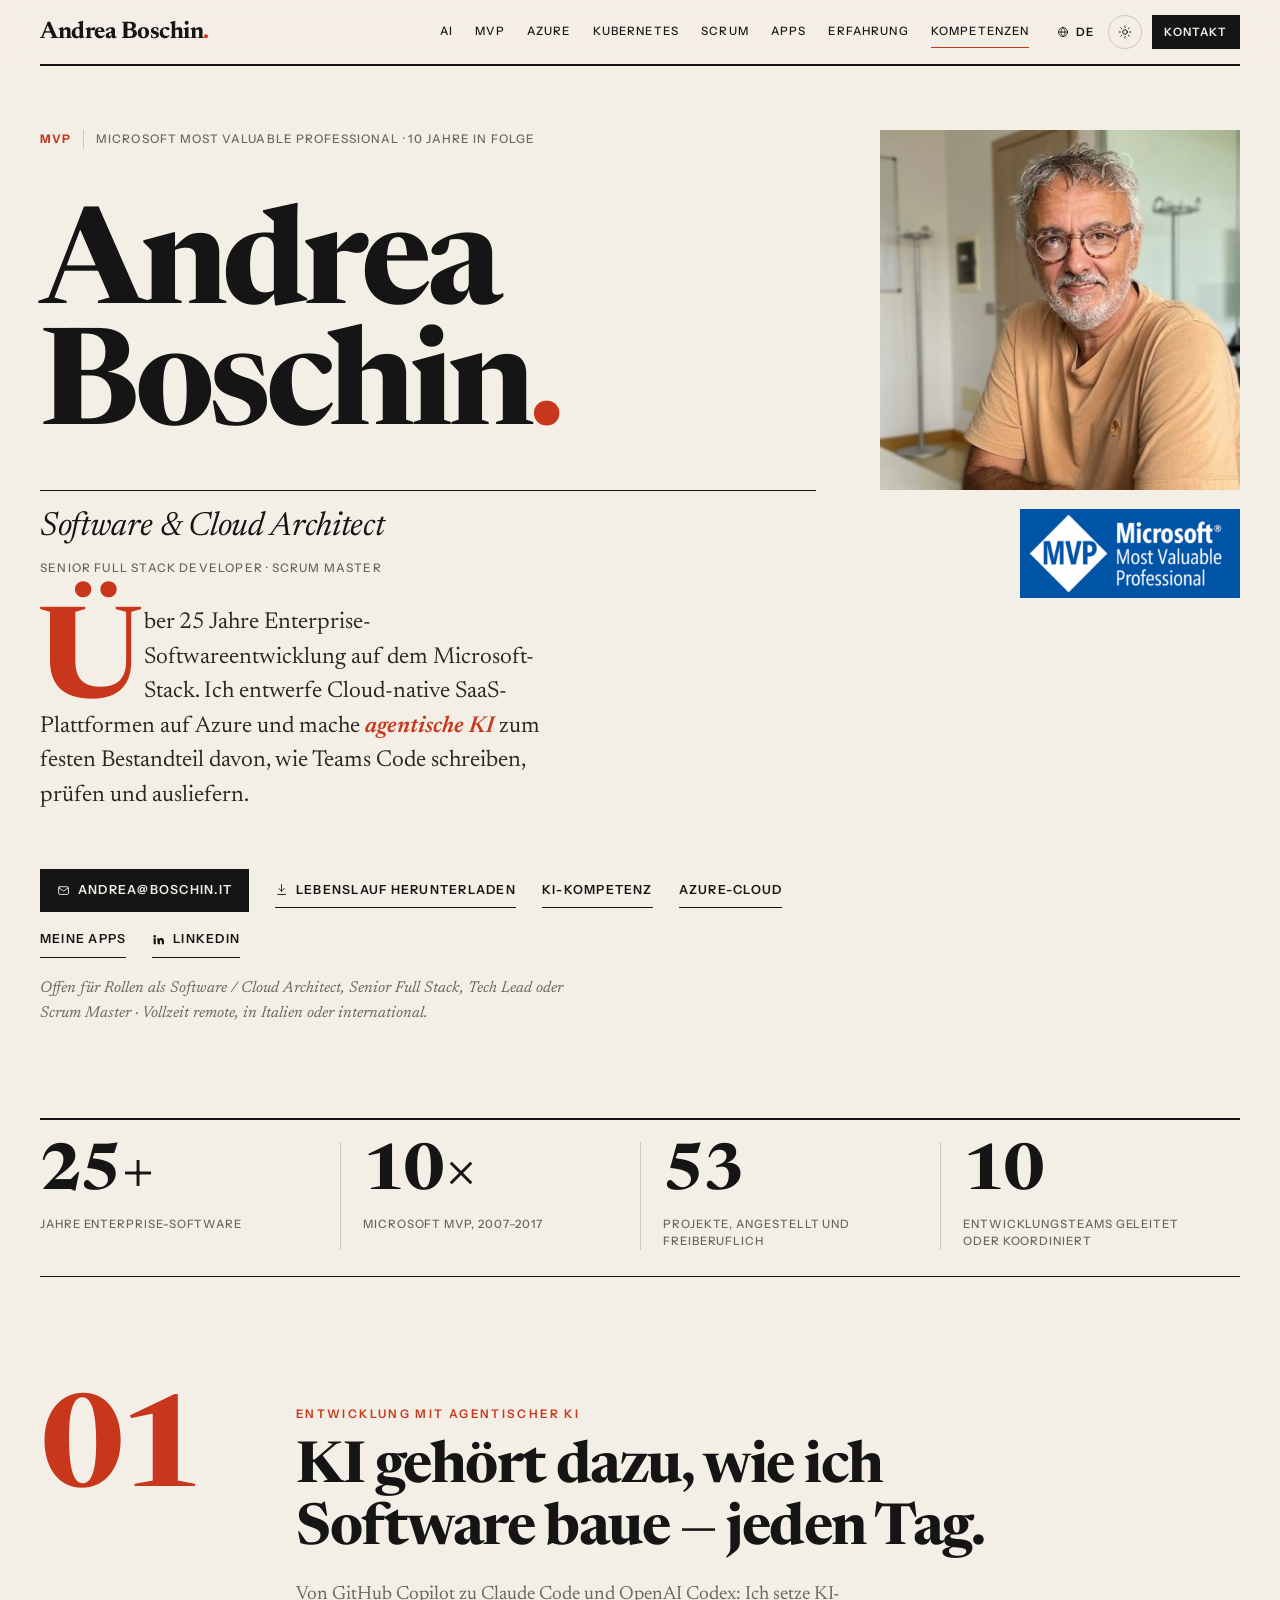
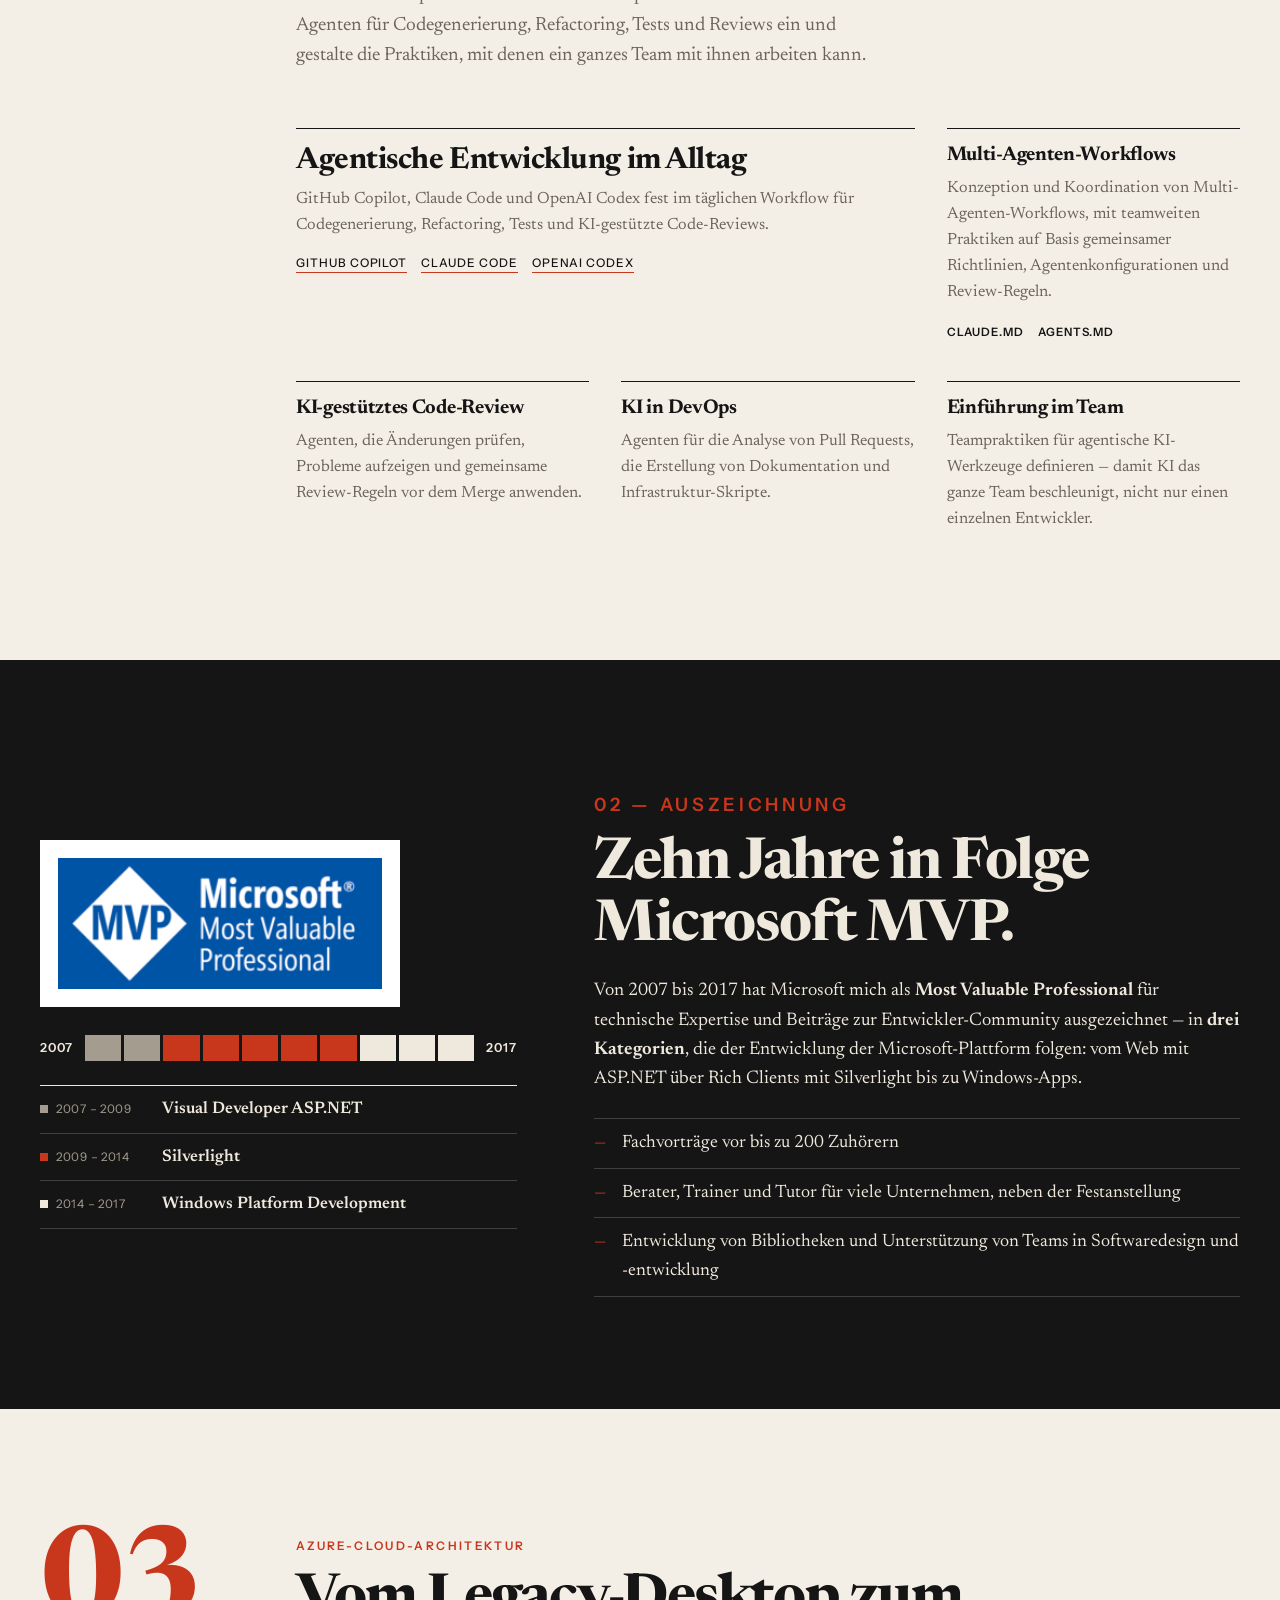
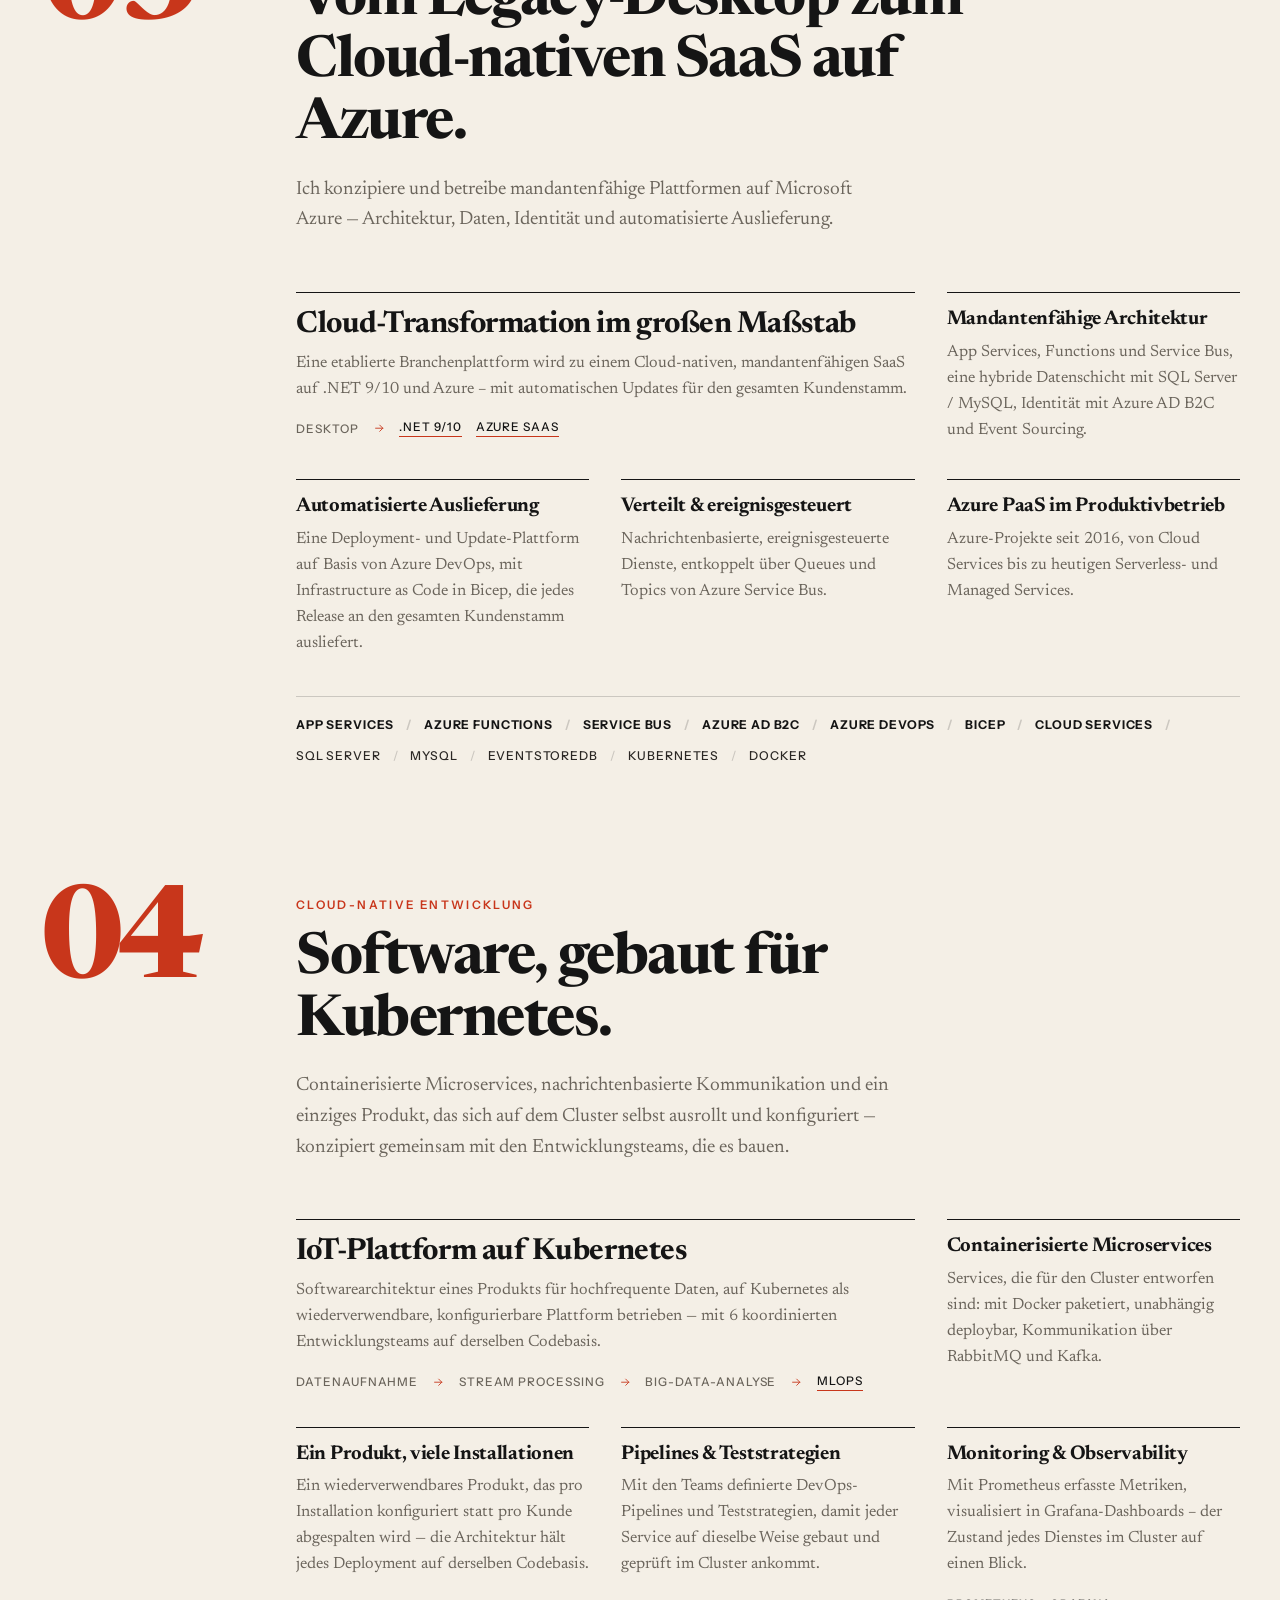
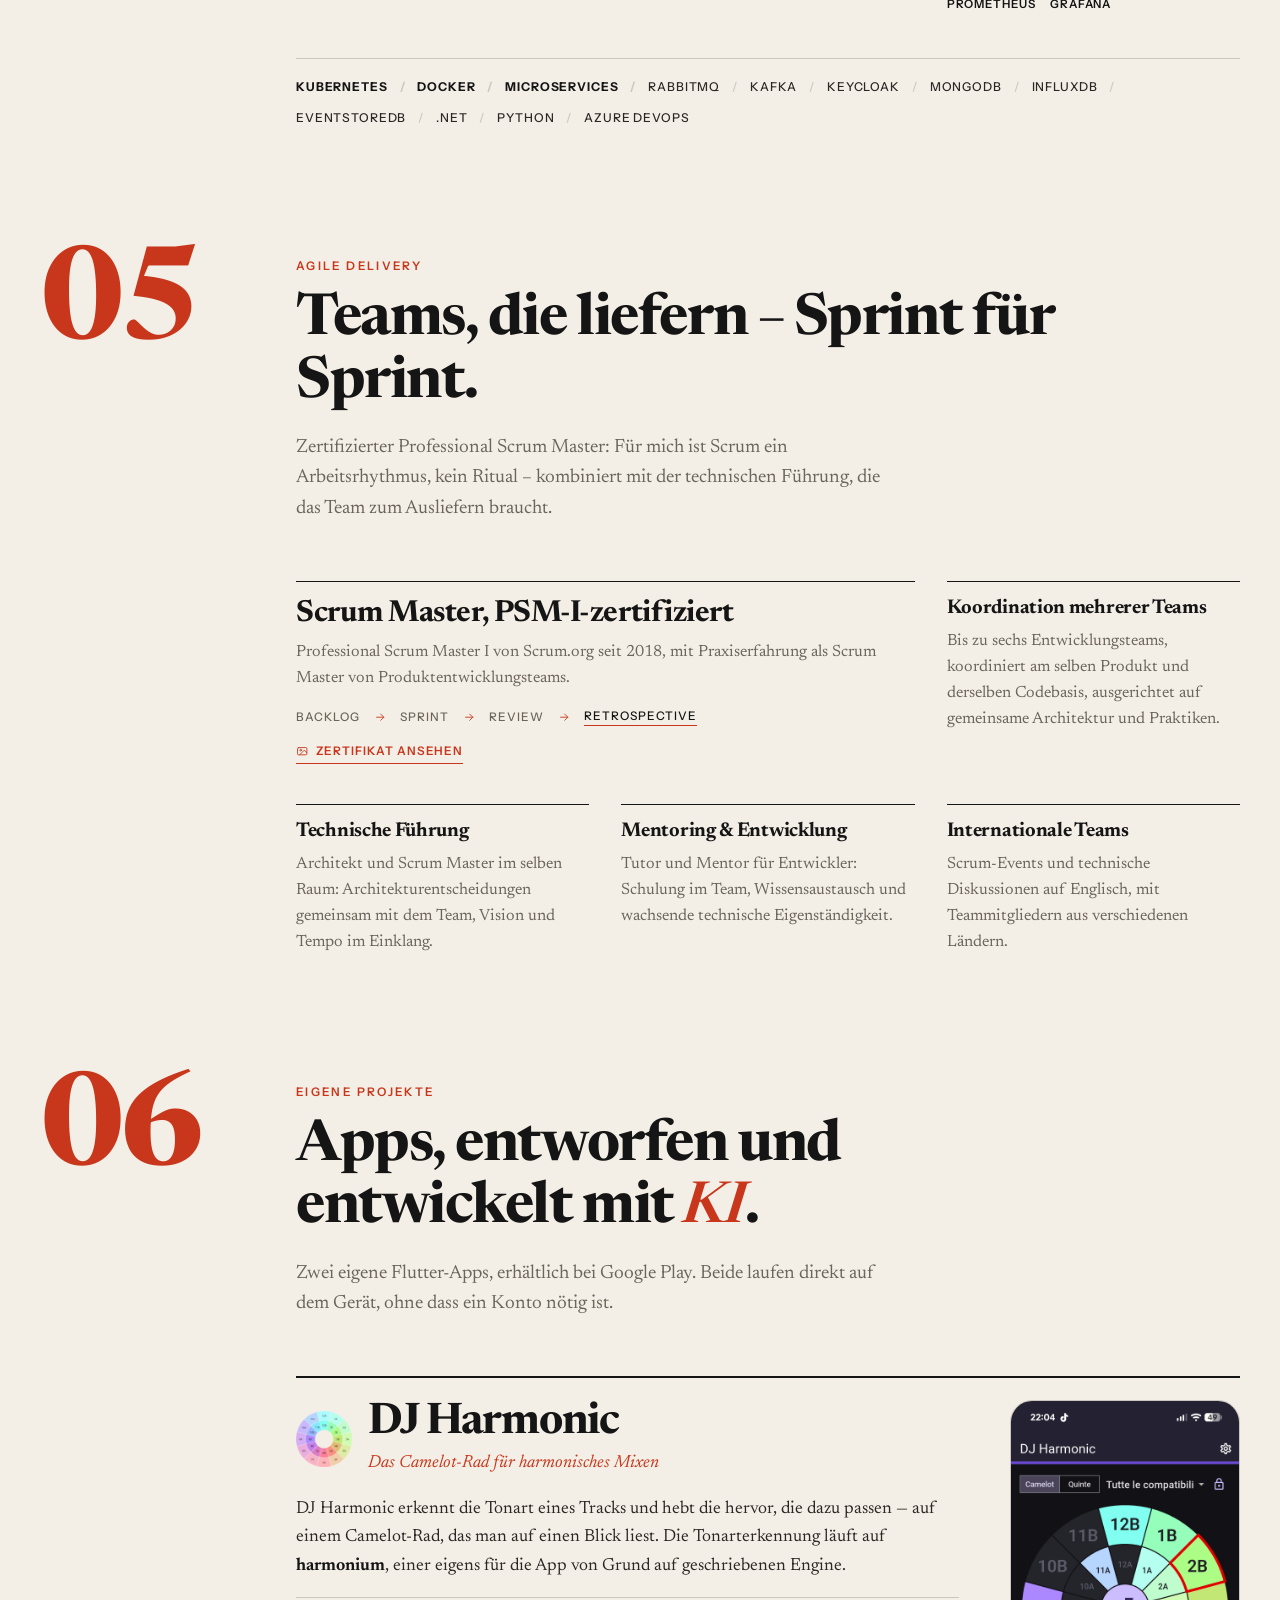
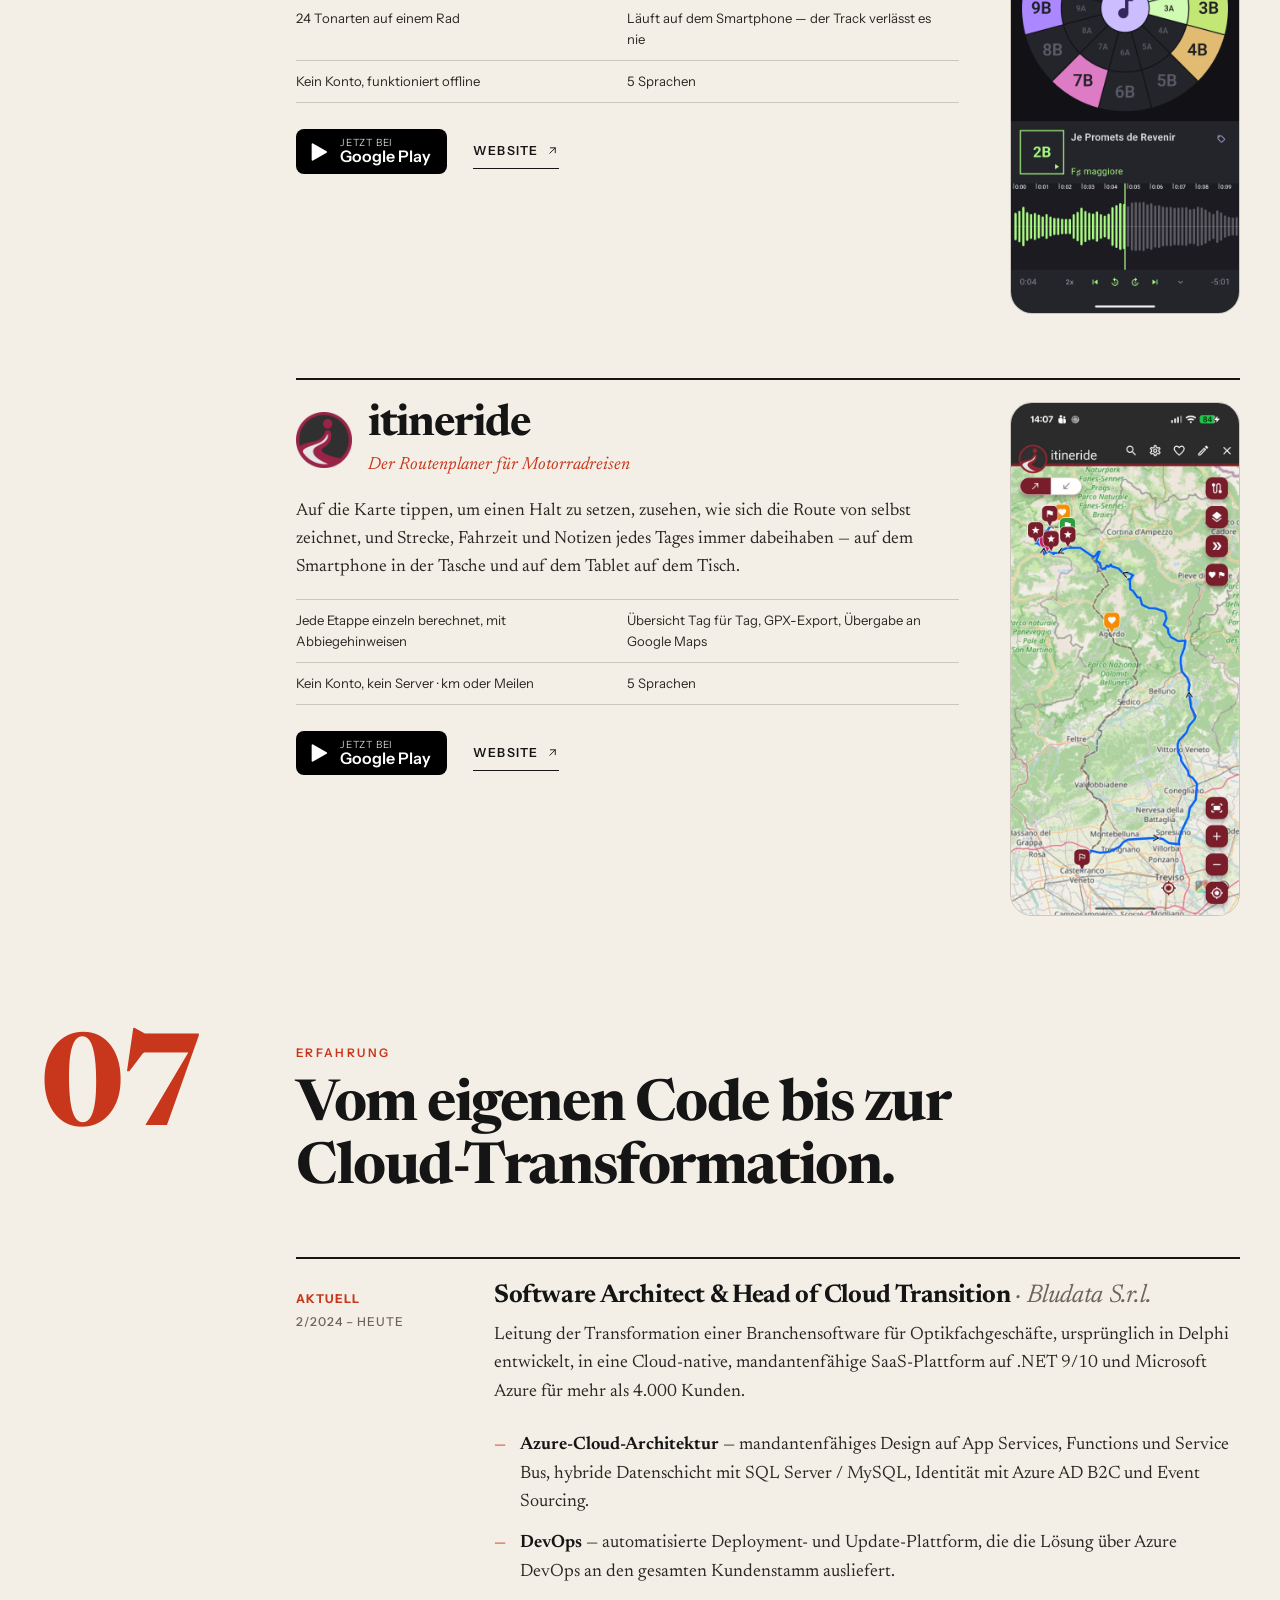
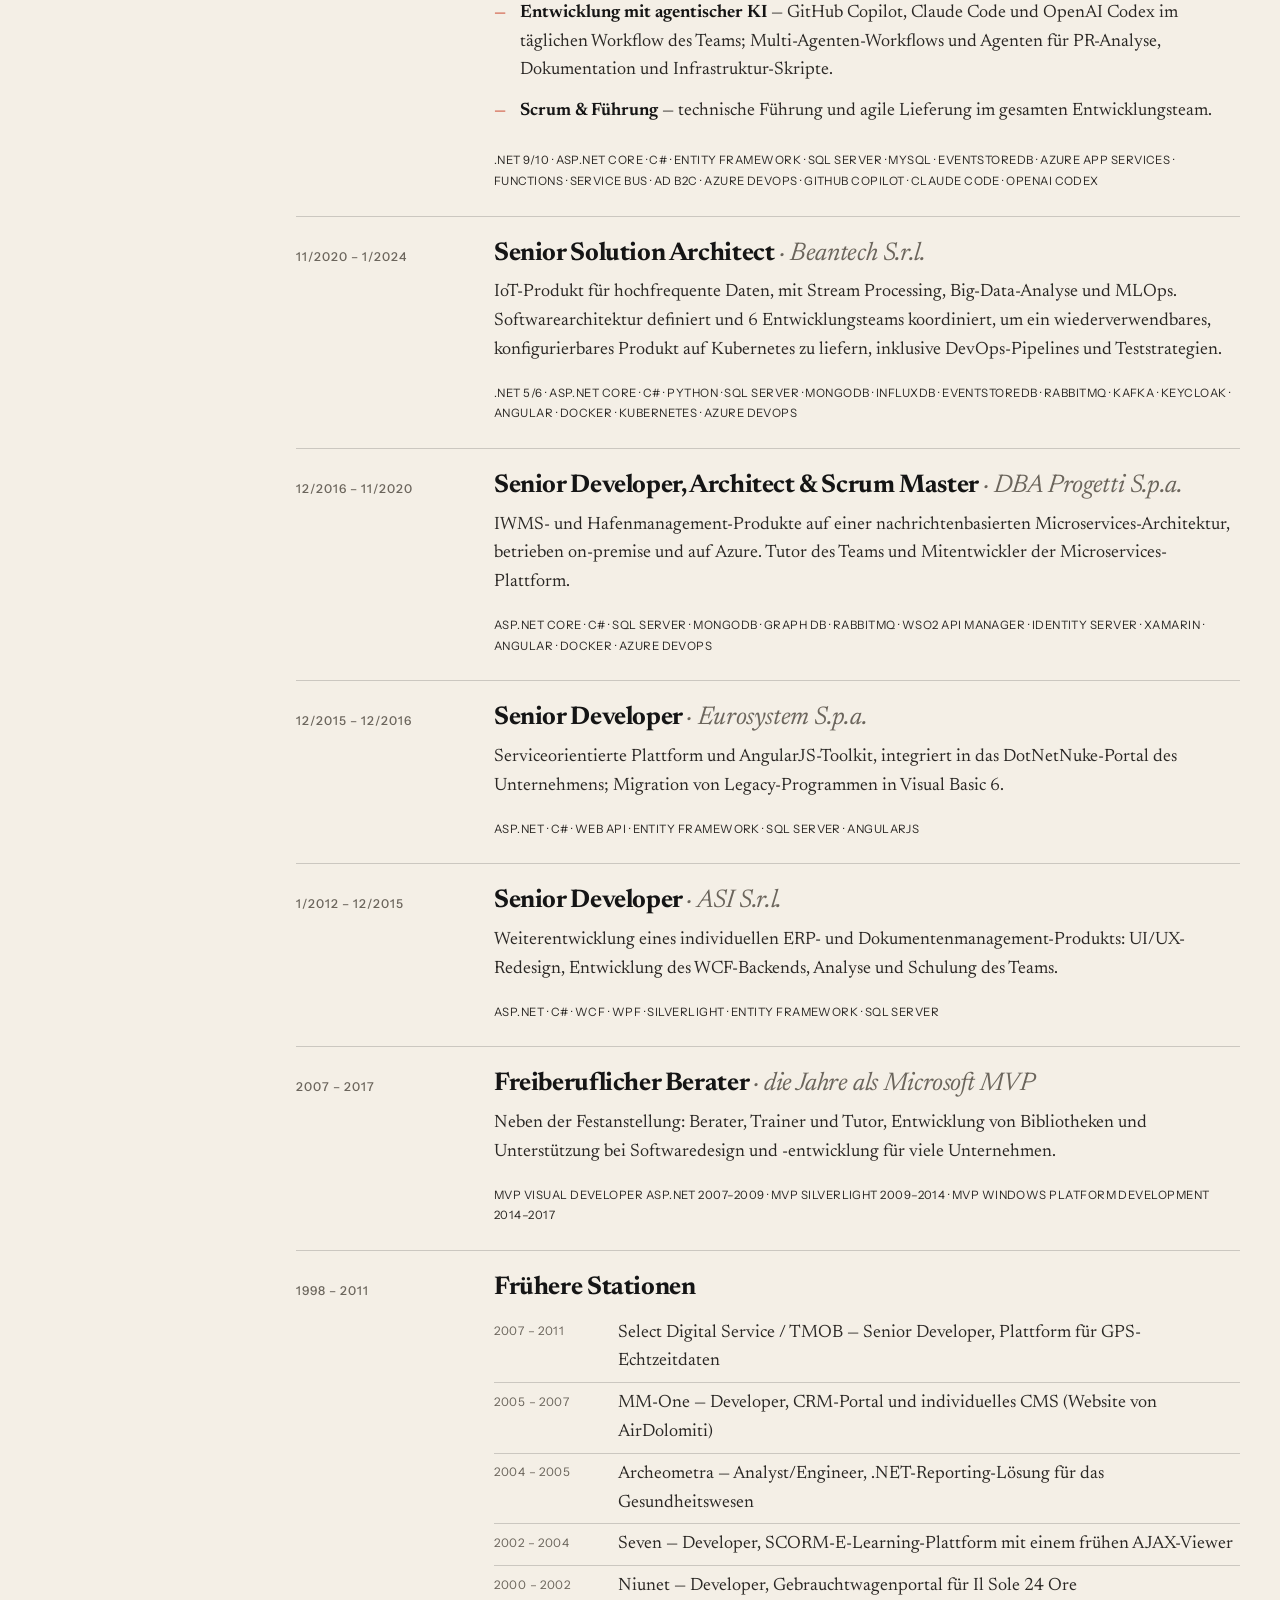
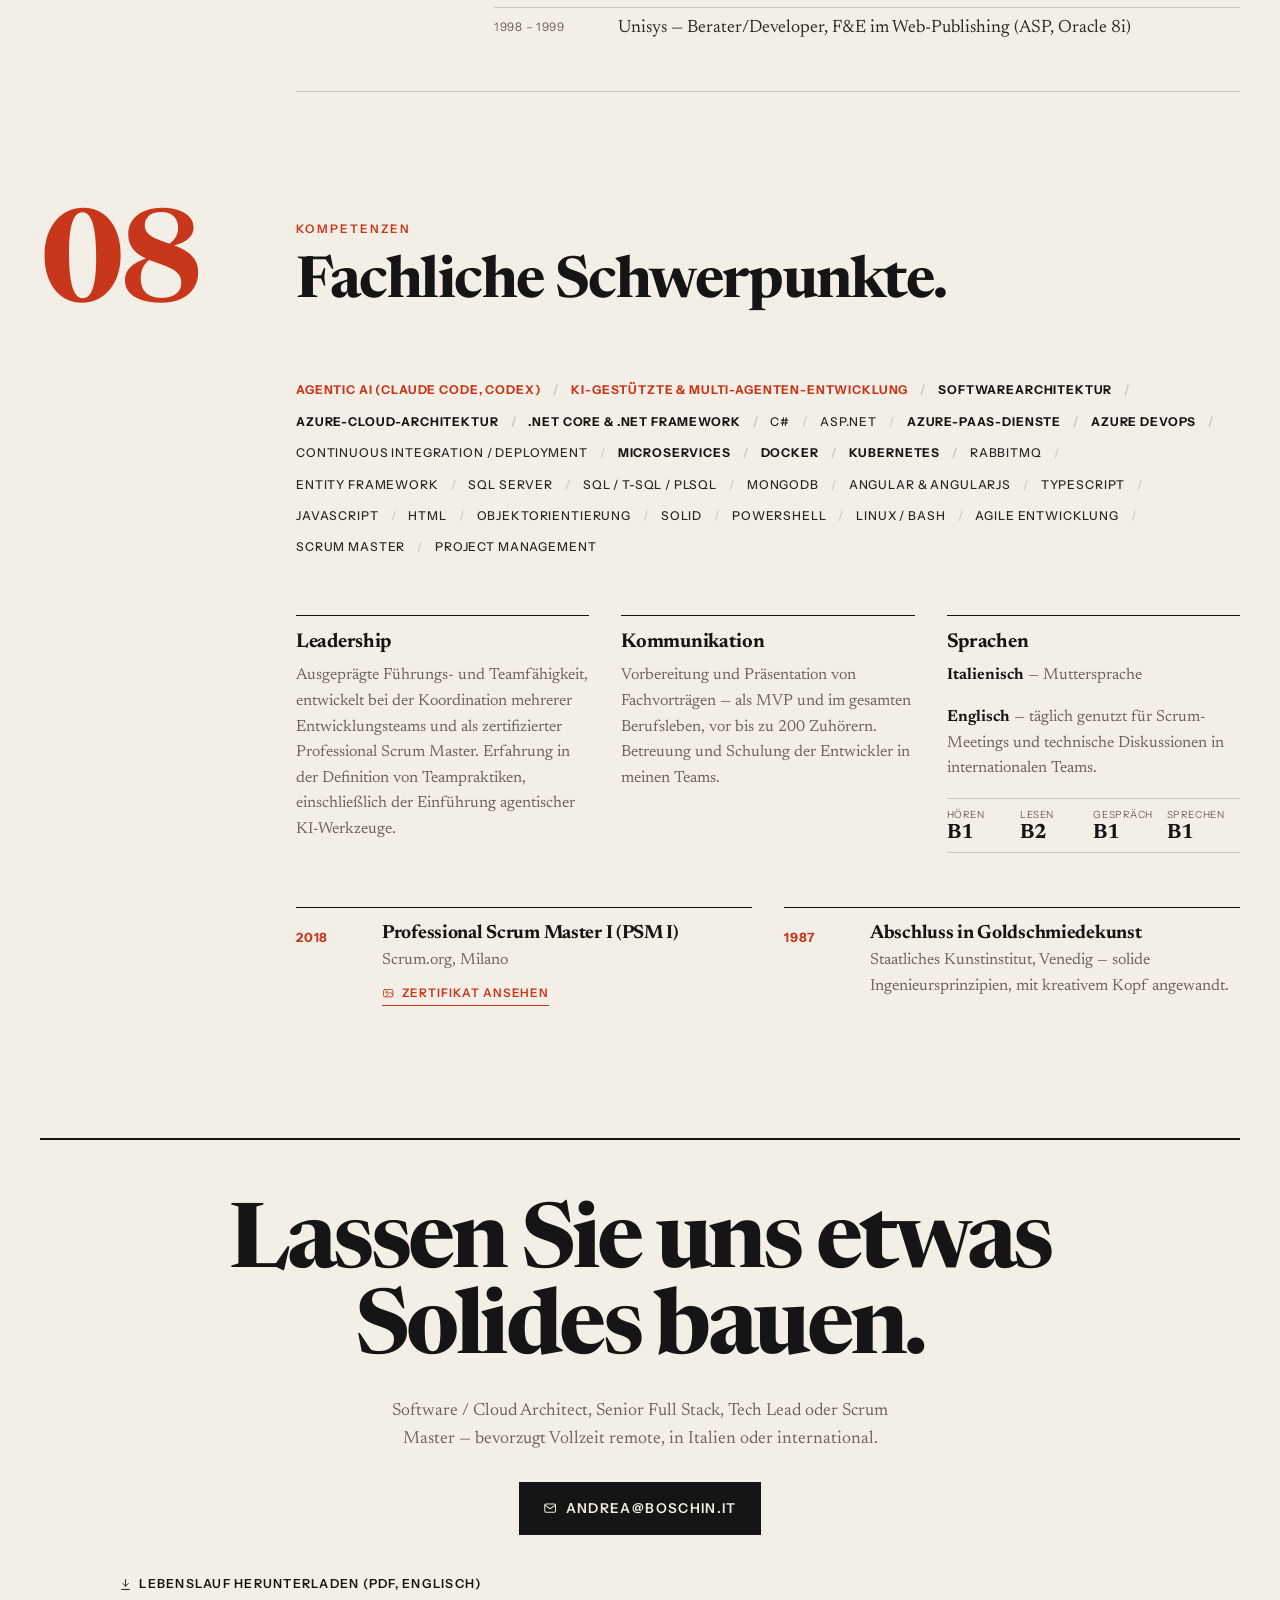
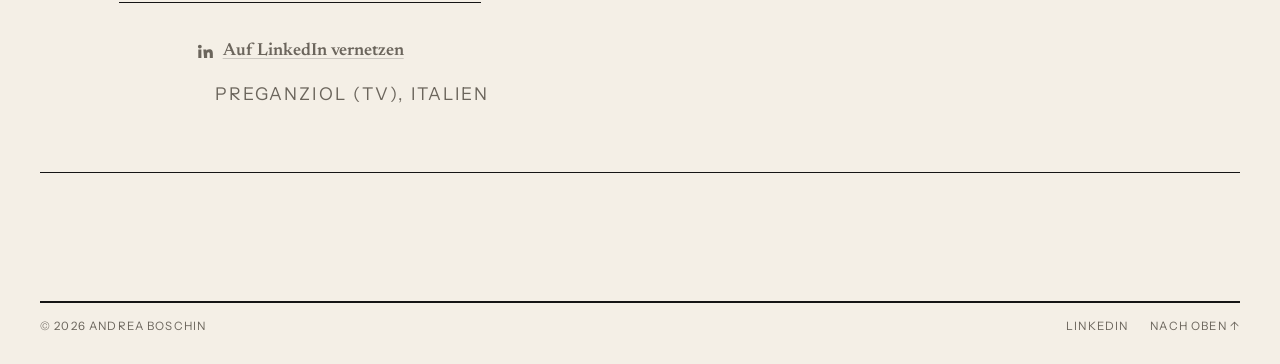
==== wwwroot/de.html @ c9d0e2e5 "Refine the editorial hero: colour square portrait, MVP logo, aligned rule - Show the portrait in col" ====
<!doctype html>
<html lang="de">
<head>
  <meta charset="utf-8">
  <meta name="viewport" content="width=device-width, initial-scale=1">
  <title>Andrea Boschin — Software & Cloud Architect</title>
  <meta name="description" content="Andrea Boschin — Software & Cloud Architect, Senior Full Stack Developer und Scrum Master. Zehn Jahre in Folge Microsoft MVP, Softwareentwicklung mit agentischer KI, Cloud-Transformation auf Azure.">
  <meta name="theme-color" content="#f4efe6">
  <meta property="og:title" content="Andrea Boschin — Software & Cloud Architect">
  <meta property="og:description" content="Über 25 Jahre Enterprise-Software. Microsoft MVP 2007–2017. Entwicklung mit agentischer KI und Cloud-Architektur auf Azure.">
  <meta property="og:image" content="assets/andrea-boschin.jpg">
  <link rel="me" href="https://www.linkedin.com/in/boschin/">
  <meta property="og:locale" content="de_DE">
  <link rel="alternate" hreflang="en" href="index.html">
  <link rel="alternate" hreflang="it" href="it.html">
  <link rel="alternate" hreflang="es" href="es.html">
  <link rel="alternate" hreflang="de" href="de.html">
  <link rel="alternate" hreflang="fr" href="fr.html">
  <link rel="alternate" hreflang="x-default" href="index.html">
  <link rel="icon" href="data:image/svg+xml,%3Csvg xmlns='http://www.w3.org/2000/svg' viewBox='0 0 64 64'%3E%3Crect width='64' height='64' fill='%23f4efe6'/%3E%3Ctext x='29' y='47' font-family='Georgia,serif' font-weight='700' font-size='42' fill='%23151515' text-anchor='middle'%3EB%3C/text%3E%3Ccircle cx='50' cy='44' r='5' fill='%23c8361b'/%3E%3C/svg%3E">
  <link rel="preconnect" href="https://fonts.googleapis.com">
  <link rel="preconnect" href="https://fonts.gstatic.com" crossorigin>
  <link href="https://fonts.googleapis.com/css2?family=Instrument+Sans:wght@400;500;600;700&family=Newsreader:ital,opsz,wght@0,6..72,400..800;1,6..72,400..600&display=swap" rel="stylesheet">
  <link rel="stylesheet" href="assets/site.css">
  <script>
    (function () {
      try {
        var t = localStorage.getItem('ab.theme');
        if (t === 'light' || t === 'dark') document.documentElement.setAttribute('data-theme', t);
      } catch (e) {}
    })();
  </script>
</head>
<body>
  <a class="skip" href="#main">Zum Inhalt springen</a>

  <header class="nav" id="top">
    <div class="wrap nav-inner">
      <a class="brand" href="#top" aria-label="Andrea Boschin, Startseite">
        <span class="brand-mark">AB</span>
        <span class="brand-name">Andrea Boschin</span>
      </a>
      <nav class="nav-links" aria-label="Abschnitte">
        <a href="#ai">AI</a>
        <a href="#mvp">MVP</a>
        <a href="#azure">Azure</a>
        <a href="#kubernetes">Kubernetes</a>
        <a href="#scrum">Scrum</a>
        <a href="#apps">Apps</a>
        <a href="#experience">Erfahrung</a>
        <a href="#skills">Kompetenzen</a>
      </nav>
      <div class="nav-actions">
        <details class="lang">
          <summary aria-label="Sprache"><svg viewBox="0 0 24 24" aria-hidden="true"><circle cx="12" cy="12" r="9"/><path d="M3 12h18M12 3c2.5 2.7 3.8 5.7 3.8 9s-1.3 6.3-3.8 9c-2.5-2.7-3.8-5.7-3.8-9S9.5 5.7 12 3z"/></svg><span class="lang-code">DE</span></summary>
          <ul>
            <li><a href="index.html?lang=en" hreflang="en" lang="en" data-lang="en">English</a></li>
            <li><a href="it.html" hreflang="it" lang="it" data-lang="it">Italiano</a></li>
            <li><a href="es.html" hreflang="es" lang="es" data-lang="es">Español</a></li>
            <li><a href="de.html" hreflang="de" lang="de" data-lang="de" aria-current="page">Deutsch</a></li>
            <li><a href="fr.html" hreflang="fr" lang="fr" data-lang="fr">Français</a></li>
          </ul>
        </details>
        <button class="theme-toggle" type="button" aria-label="Zwischen hellem und dunklem Design wechseln">
          <svg class="i-sun" viewBox="0 0 24 24" aria-hidden="true"><circle cx="12" cy="12" r="4"/><path d="M12 2v2M12 20v2M4.9 4.9l1.4 1.4M17.7 17.7l1.4 1.4M2 12h2M20 12h2M4.9 19.1l1.4-1.4M17.7 6.3l1.4-1.4"/></svg>
          <svg class="i-moon" viewBox="0 0 24 24" aria-hidden="true"><path d="M21 12.8A9 9 0 1 1 11.2 3a7 7 0 0 0 9.8 9.8z"/></svg>
        </button>
        <a class="btn btn-small" href="#contact">Kontakt</a>
      </div>
    </div>
  </header>

  <main id="main">

    <!-- HERO -->
    <section class="hero">
      <div class="hero-glow" aria-hidden="true"></div>
      <div class="wrap hero-grid">
        <div class="hero-copy reveal">
          <a class="mvp-pill" href="#mvp">
            <span class="mvp-pill-badge">MVP</span>
            Microsoft Most Valuable Professional · 10 Jahre in Folge
          </a>
          <h1 class="hero-name">Andrea Boschin<span class="dot" aria-hidden="true">.</span></h1>
          <p class="hero-role">Software &amp; Cloud Architect</p>
          <p class="hero-sub">Senior Full Stack Developer · Scrum Master</p>
          <p class="hero-lead">Über 25 Jahre Enterprise-Softwareentwicklung auf dem Microsoft-Stack. Ich entwerfe Cloud-native SaaS-Plattformen auf Azure und mache <strong class="ai-text">agentische KI</strong> zum festen Bestandteil davon, wie Teams Code schreiben, prüfen und ausliefern.</p>
          <div class="hero-cta">
            <a class="btn" href="#contact" data-mail>
              <svg viewBox="0 0 24 24" aria-hidden="true"><rect x="3" y="5" width="18" height="14" rx="2"/><path d="m3 7 9 6 9-6"/></svg>
              <span data-mail-text>Schreiben Sie mir</span>
            </a>
            <a class="btn btn-ghost" href="#contact" data-cv>
              <svg viewBox="0 0 24 24" aria-hidden="true"><path d="M12 3v12M7 10l5 5 5-5M5 21h14"/></svg>
              <span>Lebenslauf herunterladen</span>
            </a>
            <a class="btn btn-ghost" href="#ai">KI-Kompetenz</a>
            <a class="btn btn-ghost" href="#azure">Azure-Cloud</a>
            <a class="btn btn-ghost" href="#apps">Meine Apps</a>
            <a class="btn btn-ghost" href="https://www.linkedin.com/in/boschin/" target="_blank" rel="me noopener">
              <svg class="i-li" viewBox="0 0 24 24" aria-hidden="true"><path d="M4.98 3.5a2.5 2.5 0 1 1 0 5 2.5 2.5 0 0 1 0-5zM3 9.75h4v11H3zM9.5 9.75h3.8v1.6h.05c.53-1 1.83-2.05 3.77-2.05 4.03 0 4.78 2.65 4.78 6.1v5.35h-4v-4.75c0-1.13-.02-2.6-1.58-2.6-1.59 0-1.83 1.24-1.83 2.52v4.83h-4z"/></svg>
              LinkedIn
            </a>
          </div>
          <p class="hero-note">Offen für Rollen als Software / Cloud Architect, Senior Full Stack, Tech Lead oder Scrum Master · Vollzeit remote, in Italien oder international.</p>
        </div>

        <div class="hero-visual reveal">
          <div class="portrait">
            <img src="assets/andrea-boschin.jpg" alt="Porträt von Andrea Boschin" width="400" height="400">
            <a class="portrait-card portrait-card--mvp" href="#mvp" aria-label="Microsoft MVP 2007–2017 — zum Abschnitt über die Auszeichnung">
              <img src="assets/mvp-logo.png" alt="" width="300" height="121">
            </a>
          </div>
        </div>
      </div>

      <div class="wrap">
        <dl class="stats reveal">
          <div><dt>25+</dt><dd>Jahre Enterprise-Software</dd></div>
          <div><dt>10&times;</dt><dd>Microsoft MVP, 2007–2017</dd></div>
          <div><dt>53</dt><dd>Projekte, angestellt und freiberuflich</dd></div>
          <div><dt>10</dt><dd>Entwicklungsteams geleitet oder koordiniert</dd></div>
        </dl>
      </div>
    </section>

    <!-- AI -->
    <section class="section section-ai" id="ai">
      <div class="wrap">
        <header class="section-head reveal">
          <p class="eyebrow eyebrow-ai">Entwicklung mit agentischer KI</p>
          <h2>KI gehört dazu, wie ich Software baue — jeden Tag.</h2>
          <p class="section-lead">Von GitHub Copilot zu Claude Code und OpenAI Codex: Ich setze KI-Agenten für Codegenerierung, Refactoring, Tests und Reviews ein und gestalte die Praktiken, mit denen ein ganzes Team mit ihnen arbeiten kann.</p>
        </header>

        <div class="bento">
          <article class="tile tile-xl reveal">
            <div class="tile-icon" aria-hidden="true">
              <svg viewBox="0 0 24 24"><path d="M12 2v4M12 18v4M4.9 4.9l2.8 2.8M16.3 16.3l2.8 2.8M2 12h4M18 12h4M4.9 19.1l2.8-2.8M16.3 7.7l2.8-2.8"/><circle cx="12" cy="12" r="3"/></svg>
            </div>
            <h3>Agentische Entwicklung im Alltag</h3>
            <p>GitHub Copilot, Claude Code und OpenAI Codex fest im täglichen Workflow für Codegenerierung, Refactoring, Tests und KI-gestützte Code-Reviews.</p>
            <div class="evolution" aria-label="KI-Werkzeuge für die Entwicklung">
              <span class="hl">GitHub Copilot</span>
              <span class="hl">Claude Code</span>
              <span class="hl">OpenAI Codex</span>
            </div>
          </article>

          <article class="tile reveal">
            <div class="tile-icon" aria-hidden="true">
              <svg viewBox="0 0 24 24"><circle cx="6" cy="6" r="2.5"/><circle cx="18" cy="6" r="2.5"/><circle cx="12" cy="18" r="2.5"/><path d="M8 7.5 10.5 16M16 7.5 13.5 16M8.5 6h7"/></svg>
            </div>
            <h3>Multi-Agenten-Workflows</h3>
            <p>Konzeption und Koordination von Multi-Agenten-Workflows, mit teamweiten Praktiken auf Basis gemeinsamer Richtlinien, Agentenkonfigurationen und Review-Regeln.</p>
            <p class="code-tags"><code>CLAUDE.md</code> <code>AGENTS.md</code></p>
          </article>

          <article class="tile reveal">
            <div class="tile-icon" aria-hidden="true">
              <svg viewBox="0 0 24 24"><path d="M14 3H7a2 2 0 0 0-2 2v14a2 2 0 0 0 2 2h10a2 2 0 0 0 2-2V8z"/><path d="M14 3v5h5"/><path d="m9 14 2 2 4-4"/></svg>
            </div>
            <h3>KI-gestütztes Code-Review</h3>
            <p>Agenten, die Änderungen prüfen, Probleme aufzeigen und gemeinsame Review-Regeln vor dem Merge anwenden.</p>
          </article>

          <article class="tile reveal">
            <div class="tile-icon" aria-hidden="true">
              <svg viewBox="0 0 24 24"><circle cx="6" cy="6" r="2.5"/><circle cx="6" cy="18" r="2.5"/><circle cx="18" cy="12" r="2.5"/><path d="M6 8.5v7M8.3 7l7.4 4M8.3 17l7.4-4"/></svg>
            </div>
            <h3>KI in DevOps</h3>
            <p>Agenten für die Analyse von Pull Requests, die Erstellung von Dokumentation und Infrastruktur-Skripte.</p>
          </article>

          <article class="tile reveal">
            <div class="tile-icon" aria-hidden="true">
              <svg viewBox="0 0 24 24"><circle cx="9" cy="8" r="3"/><circle cx="17" cy="9" r="2.5"/><path d="M3 20c0-3.3 2.7-6 6-6s6 2.7 6 6M15 14.5c3 0 6 1.8 6 5"/></svg>
            </div>
            <h3>Einführung im Team</h3>
            <p>Teampraktiken für agentische KI-Werkzeuge definieren — damit KI das ganze Team beschleunigt, nicht nur einen einzelnen Entwickler.</p>
          </article>
        </div>
      </div>
    </section>

    <!-- MVP -->
    <section class="section section-mvp" id="mvp">
      <div class="wrap mvp-grid">
        <div class="mvp-logo reveal">
          <img src="assets/mvp-logo.png" alt="Microsoft Most Valuable Professional" width="300" height="121">
          <div class="mvp-years" aria-label="Zehn Jahre in Folge, 2007 bis 2017">
            <span class="mvp-year-label">2007</span>
            <ol class="mvp-bar" aria-hidden="true">
              <li class="c1"></li><li class="c1"></li>
              <li class="c2"></li><li class="c2"></li><li class="c2"></li><li class="c2"></li><li class="c2"></li>
              <li class="c3"></li><li class="c3"></li><li class="c3"></li>
            </ol>
            <span class="mvp-year-label">2017</span>
          </div>
          <ol class="mvp-awards">
            <li class="c1">
              <span class="mvp-award-years">2007 – 2009</span>
              <span class="mvp-award-name">Visual Developer ASP.NET</span>
            </li>
            <li class="c2">
              <span class="mvp-award-years">2009 – 2014</span>
              <span class="mvp-award-name">Silverlight</span>
            </li>
            <li class="c3">
              <span class="mvp-award-years">2014 – 2017</span>
              <span class="mvp-award-name">Windows Platform Development</span>
            </li>
          </ol>
        </div>
        <div class="mvp-copy reveal">
          <p class="eyebrow eyebrow-mvp">Auszeichnung</p>
          <h2>Zehn Jahre in Folge Microsoft MVP.</h2>
          <p>Von 2007 bis 2017 hat Microsoft mich als <strong>Most Valuable Professional</strong> für technische Expertise und Beiträge zur Entwickler-Community ausgezeichnet — in <strong>drei Kategorien</strong>, die der Entwicklung der Microsoft-Plattform folgen: vom Web mit ASP.NET über Rich Clients mit Silverlight bis zu Windows-Apps.</p>
          <ul class="checks">
            <li>Fachvorträge vor bis zu 200 Zuhörern</li>
            <li>Berater, Trainer und Tutor für viele Unternehmen, neben der Festanstellung</li>
            <li>Entwicklung von Bibliotheken und Unterstützung von Teams in Softwaredesign und -entwicklung</li>
          </ul>
        </div>
      </div>
    </section>

    <!-- AZURE -->
    <section class="section section-azure" id="azure">
      <div class="wrap">
        <header class="section-head reveal">
          <p class="eyebrow eyebrow-azure">Azure-Cloud-Architektur</p>
          <h2>Vom Legacy-Desktop zum Cloud-nativen SaaS auf Azure.</h2>
          <p class="section-lead">Ich konzipiere und betreibe mandantenfähige Plattformen auf Microsoft Azure — Architektur, Daten, Identität und automatisierte Auslieferung.</p>
        </header>

        <div class="bento">
          <article class="tile tile-azure tile-xl reveal">
            <div class="tile-icon" aria-hidden="true">
              <svg viewBox="0 0 24 24"><path d="M7 18a4.5 4.5 0 0 1-.6-8.96A6 6 0 0 1 18 8.5a4 4 0 0 1-.5 9.5z"/></svg>
            </div>
            <h3>Cloud-Transformation im großen Maßstab</h3>
            <p>Eine etablierte Branchenplattform wird zu einem Cloud-nativen, mandantenfähigen SaaS auf .NET 9/10 und Azure – mit automatischen Updates für den gesamten Kundenstamm.</p>
            <div class="migration" aria-label="Migrationspfad">
              <span>Desktop</span>
              <svg viewBox="0 0 24 24" aria-hidden="true"><path d="M5 12h14M13 6l6 6-6 6"/></svg>
              <span class="hl">.NET 9/10</span>
              <span class="hl">Azure SaaS</span>
            </div>
          </article>

          <article class="tile tile-azure reveal">
            <div class="tile-icon" aria-hidden="true">
              <svg viewBox="0 0 24 24"><rect x="3" y="3" width="7" height="7" rx="1.5"/><rect x="14" y="3" width="7" height="7" rx="1.5"/><rect x="3" y="14" width="7" height="7" rx="1.5"/><rect x="14" y="14" width="7" height="7" rx="1.5"/></svg>
            </div>
            <h3>Mandantenfähige Architektur</h3>
            <p>App Services, Functions und Service Bus, eine hybride Datenschicht mit SQL Server / MySQL, Identität mit Azure AD B2C und Event Sourcing.</p>
          </article>

          <article class="tile tile-azure reveal">
            <div class="tile-icon" aria-hidden="true">
              <svg viewBox="0 0 24 24"><path d="M4 12a8 8 0 0 1 14-5.3M20 12a8 8 0 0 1-14 5.3"/><path d="M18 3v4h-4M6 21v-4h4"/></svg>
            </div>
            <h3>Automatisierte Auslieferung</h3>
            <p>Eine Deployment- und Update-Plattform auf Basis von Azure DevOps, mit Infrastructure as Code in Bicep, die jedes Release an den gesamten Kundenstamm ausliefert.</p>
          </article>

          <article class="tile tile-azure reveal">
            <div class="tile-icon" aria-hidden="true">
              <svg viewBox="0 0 24 24"><circle cx="12" cy="5" r="2.5"/><circle cx="5" cy="19" r="2.5"/><circle cx="19" cy="19" r="2.5"/><path d="M12 7.5v4M12 11.5 6.5 17M12 11.5l5.5 5.5"/></svg>
            </div>
            <h3>Verteilt &amp; ereignisgesteuert</h3>
            <p>Nachrichtenbasierte, ereignisgesteuerte Dienste, entkoppelt über Queues und Topics von Azure Service Bus.</p>
          </article>

          <article class="tile tile-azure reveal">
            <div class="tile-icon" aria-hidden="true">
              <svg viewBox="0 0 24 24"><path d="M12 3 4 6v6c0 4.4 3.4 8.3 8 9 4.6-.7 8-4.6 8-9V6z"/><path d="m9 12 2 2 4-4"/></svg>
            </div>
            <h3>Azure PaaS im Produktivbetrieb</h3>
            <p>Azure-Projekte seit 2016, von Cloud Services bis zu heutigen Serverless- und Managed Services.</p>
          </article>
        </div>

        <ul class="chips chips-azure reveal" aria-label="Azure-Dienste">
          <li class="chip chip-azure">App Services</li>
          <li class="chip chip-azure">Azure Functions</li>
          <li class="chip chip-azure">Service Bus</li>
          <li class="chip chip-azure">Azure AD B2C</li>
          <li class="chip chip-azure">Azure DevOps</li>
          <li class="chip chip-azure">Bicep</li>
          <li class="chip chip-azure">Cloud Services</li>
          <li class="chip">SQL Server</li>
          <li class="chip">MySQL</li>
          <li class="chip">EventStoreDB</li>
          <li class="chip">Kubernetes</li>
          <li class="chip">Docker</li>
        </ul>
      </div>
    </section>

    <!-- KUBERNETES -->
    <section class="section section-k8s" id="kubernetes">
      <div class="wrap">
        <header class="section-head reveal">
          <p class="eyebrow eyebrow-k8s">Cloud-native Entwicklung</p>
          <h2>Software, gebaut für Kubernetes.</h2>
          <p class="section-lead">Containerisierte Microservices, nachrichtenbasierte Kommunikation und ein einziges Produkt, das sich auf dem Cluster selbst ausrollt und konfiguriert — konzipiert gemeinsam mit den Entwicklungsteams, die es bauen.</p>
        </header>

        <div class="bento">
          <article class="tile tile-k8s tile-xl reveal">
            <div class="tile-icon" aria-hidden="true">
              <svg viewBox="0 0 24 24"><path d="M12 2.5 20.5 7v10L12 21.5 3.5 17V7z"/><circle cx="12" cy="12" r="3"/><path d="M12 5.5V9M12 15v3.5M6.4 8.8 9.4 10.5M14.6 13.5l3 1.7M6.4 15.2l3-1.7M14.6 10.5l3-1.7"/></svg>
            </div>
            <h3>IoT-Plattform auf Kubernetes</h3>
            <p>Softwarearchitektur eines Produkts für hochfrequente Daten, auf Kubernetes als wiederverwendbare, konfigurierbare Plattform betrieben — mit 6 koordinierten Entwicklungsteams auf derselben Codebasis.</p>
            <div class="pipeline" aria-label="Datenpipeline">
              <span>Datenaufnahme</span>
              <svg viewBox="0 0 24 24" aria-hidden="true"><path d="M5 12h14M13 6l6 6-6 6"/></svg>
              <span>Stream Processing</span>
              <svg viewBox="0 0 24 24" aria-hidden="true"><path d="M5 12h14M13 6l6 6-6 6"/></svg>
              <span>Big-Data-Analyse</span>
              <svg viewBox="0 0 24 24" aria-hidden="true"><path d="M5 12h14M13 6l6 6-6 6"/></svg>
              <span class="hl">MLOps</span>
            </div>
          </article>

          <article class="tile tile-k8s reveal">
            <div class="tile-icon" aria-hidden="true">
              <svg viewBox="0 0 24 24"><rect x="3" y="7" width="18" height="12" rx="2"/><path d="M7 7V5h10v2M3 12h18"/></svg>
            </div>
            <h3>Containerisierte Microservices</h3>
            <p>Services, die für den Cluster entworfen sind: mit Docker paketiert, unabhängig deploybar, Kommunikation über RabbitMQ und Kafka.</p>
          </article>

          <article class="tile tile-k8s reveal">
            <div class="tile-icon" aria-hidden="true">
              <svg viewBox="0 0 24 24"><path d="M4 6h10M18 6h2M4 12h4M12 12h8M4 18h12M20 18h0"/><circle cx="16" cy="6" r="2"/><circle cx="10" cy="12" r="2"/><circle cx="18" cy="18" r="2"/></svg>
            </div>
            <h3>Ein Produkt, viele Installationen</h3>
            <p>Ein wiederverwendbares Produkt, das pro Installation konfiguriert statt pro Kunde abgespalten wird — die Architektur hält jedes Deployment auf derselben Codebasis.</p>
          </article>

          <article class="tile tile-k8s reveal">
            <div class="tile-icon" aria-hidden="true">
              <svg viewBox="0 0 24 24"><path d="M9 3h6M10 3v6l-5 9a2 2 0 0 0 1.8 3h10.4a2 2 0 0 0 1.8-3l-5-9V3"/><path d="M7.5 15h9"/></svg>
            </div>
            <h3>Pipelines &amp; Teststrategien</h3>
            <p>Mit den Teams definierte DevOps-Pipelines und Teststrategien, damit jeder Service auf dieselbe Weise gebaut und geprüft im Cluster ankommt.</p>
          </article>

          <article class="tile tile-k8s reveal">
            <div class="tile-icon" aria-hidden="true">
              <svg viewBox="0 0 24 24"><path d="M3 3v18h18"/><path d="m7 15 4-4 3 3 5-6"/></svg>
            </div>
            <h3>Monitoring &amp; Observability</h3>
            <p>Mit Prometheus erfasste Metriken, visualisiert in Grafana-Dashboards – der Zustand jedes Dienstes im Cluster auf einen Blick.</p>
            <p class="code-tags"><code>Prometheus</code> <code>Grafana</code></p>
          </article>
        </div>

        <ul class="chips chips-k8s reveal" aria-label="Cloud-native Stack">
          <li class="chip chip-k8s">Kubernetes</li>
          <li class="chip chip-k8s">Docker</li>
          <li class="chip chip-k8s">Microservices</li>
          <li class="chip">RabbitMQ</li>
          <li class="chip">Kafka</li>
          <li class="chip">Keycloak</li>
          <li class="chip">MongoDB</li>
          <li class="chip">InfluxDB</li>
          <li class="chip">EventStoreDB</li>
          <li class="chip">.NET</li>
          <li class="chip">Python</li>
          <li class="chip">Azure DevOps</li>
        </ul>
      </div>
    </section>

    <!-- SCRUM -->
    <section class="section section-scrum" id="scrum">
      <div class="wrap">
        <header class="section-head reveal">
          <p class="eyebrow eyebrow-scrum">Agile Delivery</p>
          <h2>Teams, die liefern – Sprint für Sprint.</h2>
          <p class="section-lead">Zertifizierter Professional Scrum Master: Für mich ist Scrum ein Arbeitsrhythmus, kein Ritual – kombiniert mit der technischen Führung, die das Team zum Ausliefern braucht.</p>
        </header>

        <div class="bento">
          <article class="tile tile-scrum tile-xl reveal">
            <div class="tile-icon" aria-hidden="true">
              <svg viewBox="0 0 24 24"><path d="M20 12a8 8 0 1 1-2.3-5.6"/><path d="M20 4v4h-4"/><path d="m9 12 2 2 4-4"/></svg>
            </div>
            <h3>Scrum Master, PSM-I-zertifiziert</h3>
            <p>Professional Scrum Master I von Scrum.org seit 2018, mit Praxiserfahrung als Scrum Master von Produktentwicklungsteams.</p>
            <div class="cycle" aria-label="Sprint-Zyklus">
              <span>Backlog</span>
              <svg viewBox="0 0 24 24" aria-hidden="true"><path d="M5 12h14M13 6l6 6-6 6"/></svg>
              <span>Sprint</span>
              <svg viewBox="0 0 24 24" aria-hidden="true"><path d="M5 12h14M13 6l6 6-6 6"/></svg>
              <span>Review</span>
              <svg viewBox="0 0 24 24" aria-hidden="true"><path d="M5 12h14M13 6l6 6-6 6"/></svg>
              <span class="hl">Retrospective</span>
            </div>
            <a class="cert-link" href="assets/psm-i-certificate.jpg" data-dialog="psm-certificate"><svg viewBox="0 0 24 24" aria-hidden="true"><rect x="3" y="5" width="18" height="14" rx="2"/><circle cx="9" cy="10" r="1.6"/><path d="m21 15-5-5-9 9"/></svg><span>Zertifikat ansehen</span></a>
          </article>

          <article class="tile tile-scrum reveal">
            <div class="tile-icon" aria-hidden="true">
              <svg viewBox="0 0 24 24"><rect x="3" y="4" width="6" height="6" rx="1.5"/><rect x="15" y="4" width="6" height="6" rx="1.5"/><rect x="9" y="14" width="6" height="6" rx="1.5"/><path d="M6 10v2h12v-2M12 12v2"/></svg>
            </div>
            <h3>Koordination mehrerer Teams</h3>
            <p>Bis zu sechs Entwicklungsteams, koordiniert am selben Produkt und derselben Codebasis, ausgerichtet auf gemeinsame Architektur und Praktiken.</p>
          </article>

          <article class="tile tile-scrum reveal">
            <div class="tile-icon" aria-hidden="true">
              <svg viewBox="0 0 24 24"><path d="m12 3 9 5-9 5-9-5z"/><path d="m3 13 9 5 9-5"/></svg>
            </div>
            <h3>Technische Führung</h3>
            <p>Architekt und Scrum Master im selben Raum: Architekturentscheidungen gemeinsam mit dem Team, Vision und Tempo im Einklang.</p>
          </article>

          <article class="tile tile-scrum reveal">
            <div class="tile-icon" aria-hidden="true">
              <svg viewBox="0 0 24 24"><circle cx="8" cy="7" r="3"/><path d="M2 20c0-3.3 2.7-6 6-6 1.6 0 3 .6 4 1.6"/><path d="M15 20l2-6 2 6M15.7 18h2.6"/><path d="M17 4v6M14 7h6"/></svg>
            </div>
            <h3>Mentoring &amp; Entwicklung</h3>
            <p>Tutor und Mentor für Entwickler: Schulung im Team, Wissensaustausch und wachsende technische Eigenständigkeit.</p>
          </article>

          <article class="tile tile-scrum reveal">
            <div class="tile-icon" aria-hidden="true">
              <svg viewBox="0 0 24 24"><circle cx="12" cy="12" r="9"/><path d="M3 12h18M12 3c2.5 2.7 3.8 5.7 3.8 9s-1.3 6.3-3.8 9c-2.5-2.7-3.8-5.7-3.8-9S9.5 5.7 12 3z"/></svg>
            </div>
            <h3>Internationale Teams</h3>
            <p>Scrum-Events und technische Diskussionen auf Englisch, mit Teammitgliedern aus verschiedenen Ländern.</p>
          </article>
        </div>
      </div>
    </section>

    <!-- APPS -->
    <section class="section section-apps" id="apps">
      <div class="wrap">
        <header class="section-head reveal">
          <p class="eyebrow">Eigene Projekte</p>
          <h2>Apps, entworfen und entwickelt mit <strong class="ai-text">KI</strong>.</h2>
          <p class="section-lead">Zwei eigene Flutter-Apps, erhältlich bei Google Play. Beide laufen direkt auf dem Gerät, ohne dass ein Konto nötig ist.</p>
        </header>

        <div class="apps">
          <article class="app app--dj reveal">
            <div class="app-body">
              <div class="app-id">
                <img class="app-icon" src="assets/djharmonic-icon.png" alt="" width="512" height="512">
                <div>
                  <h3>DJ Harmonic</h3>
                  <p class="app-tag">Das Camelot-Rad für harmonisches Mixen</p>
                </div>
              </div>
              <p>DJ Harmonic erkennt die Tonart eines Tracks und hebt die hervor, die dazu passen — auf einem Camelot-Rad, das man auf einen Blick liest. Die Tonarterkennung läuft auf <strong>harmonium</strong>, einer eigens für die App von Grund auf geschriebenen Engine.</p>
              <ul class="app-facts">
                <li>24 Tonarten auf einem Rad</li>
                <li>Läuft auf dem Smartphone — der Track verlässt es nie</li>
                <li>Kein Konto, funktioniert offline</li>
                <li>5 Sprachen</li>
              </ul>
              <div class="app-links">
                <a class="store-btn" href="https://play.google.com/store/apps/details?id=com.Elite.Harmonic" target="_blank" rel="noopener">
                  <svg viewBox="0 0 24 24" aria-hidden="true"><path d="M4 3.5v17a1 1 0 0 0 1.5.9l14.8-8.5a1 1 0 0 0 0-1.8L5.5 2.6A1 1 0 0 0 4 3.5z"/></svg>
                  <span><small>Jetzt bei</small>Google Play</span>
                </a>
                <a class="btn btn-ghost" href="https://thesmallgrove.github.io/djharmonic_pages/" target="_blank" rel="noopener">
                  <span>Website</span>
                  <svg viewBox="0 0 24 24" aria-hidden="true"><path d="M7 17 17 7M8 7h9v9"/></svg>
                </a>
              </div>
            </div>
            <div class="app-shot">
              <img src="assets/djharmonic-phone.png" alt="DJ Harmonic zeigt passende Tonarten auf dem Camelot-Rad und die Wellenform des laufenden Titels" width="540" height="1212" loading="lazy">
            </div>
          </article>

          <article class="app app--ir reveal">
            <div class="app-body">
              <div class="app-id">
                <img class="app-icon" src="assets/itineride-icon.png" alt="" width="512" height="512">
                <div>
                  <h3>itineride</h3>
                  <p class="app-tag">Der Routenplaner für Motorradreisen</p>
                </div>
              </div>
              <p>Auf die Karte tippen, um einen Halt zu setzen, zusehen, wie sich die Route von selbst zeichnet, und Strecke, Fahrzeit und Notizen jedes Tages immer dabeihaben — auf dem Smartphone in der Tasche und auf dem Tablet auf dem Tisch.</p>
              <ul class="app-facts">
                <li>Jede Etappe einzeln berechnet, mit Abbiegehinweisen</li>
                <li>Übersicht Tag für Tag, GPX-Export, Übergabe an Google Maps</li>
                <li>Kein Konto, kein Server · km oder Meilen</li>
                <li>5 Sprachen</li>
              </ul>
              <div class="app-links">
                <a class="store-btn" href="https://play.google.com/store/apps/details?id=it.boschin.itineride" target="_blank" rel="noopener">
                  <svg viewBox="0 0 24 24" aria-hidden="true"><path d="M4 3.5v17a1 1 0 0 0 1.5.9l14.8-8.5a1 1 0 0 0 0-1.8L5.5 2.6A1 1 0 0 0 4 3.5z"/></svg>
                  <span><small>Jetzt bei</small>Google Play</span>
                </a>
                <a class="btn btn-ghost" href="https://thesmallgrove.github.io/itineride-pages/" target="_blank" rel="noopener">
                  <span>Website</span>
                  <svg viewBox="0 0 24 24" aria-hidden="true"><path d="M7 17 17 7M8 7h9v9"/></svg>
                </a>
              </div>
            </div>
            <div class="app-shot">
              <img src="assets/itineride-phone.jpg" alt="itineride zeigt eine Motorradroute durch die Dolomiten" width="540" height="1212" loading="lazy">
            </div>
          </article>
        </div>
      </div>
    </section>

    <!-- EXPERIENCE -->
    <section class="section" id="experience">
      <div class="wrap">
        <header class="section-head reveal">
          <p class="eyebrow">Erfahrung</p>
          <h2>Vom eigenen Code bis zur Cloud-Transformation.</h2>
        </header>

        <ol class="timeline">
          <li class="job job--current reveal">
            <div class="job-when"><span class="now">Aktuell</span> 2/2024 – heute</div>
            <div class="job-card">
              <h3>Software Architect &amp; Head of Cloud Transition <span class="at">· Bludata S.r.l.</span></h3>
              <p>Leitung der Transformation einer Branchensoftware für Optikfachgeschäfte, ursprünglich in Delphi entwickelt, in eine Cloud-native, mandantenfähige SaaS-Plattform auf .NET 9/10 und Microsoft Azure für mehr als 4.000 Kunden.</p>
              <ul>
                <li class="li-azure"><b>Azure-Cloud-Architektur</b> — mandantenfähiges Design auf App Services, Functions und Service Bus, hybride Datenschicht mit SQL Server / MySQL, Identität mit Azure AD B2C und Event Sourcing.</li>
                <li class="li-azure"><b>DevOps</b> — automatisierte Deployment- und Update-Plattform, die die Lösung über Azure DevOps an den gesamten Kundenstamm ausliefert.</li>
                <li class="li-ai"><b>Entwicklung mit agentischer KI</b> — GitHub Copilot, Claude Code und OpenAI Codex im täglichen Workflow des Teams; Multi-Agenten-Workflows und Agenten für PR-Analyse, Dokumentation und Infrastruktur-Skripte.</li>
                <li><b>Scrum &amp; Führung</b> — technische Führung und agile Lieferung im gesamten Entwicklungsteam.</li>
              </ul>
              <p class="tech">.NET 9/10 · ASP.NET Core · C# · Entity Framework · SQL Server · MySQL · EventStoreDB · Azure App Services · Functions · Service Bus · AD B2C · Azure DevOps · GitHub Copilot · Claude Code · OpenAI Codex</p>
            </div>
          </li>

          <li class="job reveal">
            <div class="job-when">11/2020 – 1/2024</div>
            <div class="job-card">
              <h3>Senior Solution Architect <span class="at">· Beantech S.r.l.</span></h3>
              <p>IoT-Produkt für hochfrequente Daten, mit Stream Processing, Big-Data-Analyse und MLOps. Softwarearchitektur definiert und 6 Entwicklungsteams koordiniert, um ein wiederverwendbares, konfigurierbares Produkt auf Kubernetes zu liefern, inklusive DevOps-Pipelines und Teststrategien.</p>
              <p class="tech">.NET 5/6 · ASP.NET Core · C# · Python · SQL Server · MongoDB · InfluxDB · EventStoreDB · RabbitMQ · Kafka · Keycloak · Angular · Docker · Kubernetes · Azure DevOps</p>
            </div>
          </li>

          <li class="job reveal">
            <div class="job-when">12/2016 – 11/2020</div>
            <div class="job-card">
              <h3>Senior Developer, Architect &amp; Scrum Master <span class="at">· DBA Progetti S.p.a.</span></h3>
              <p>IWMS- und Hafenmanagement-Produkte auf einer nachrichtenbasierten Microservices-Architektur, betrieben on-premise und auf Azure. Tutor des Teams und Mitentwickler der Microservices-Plattform.</p>
              <p class="tech">ASP.NET Core · C# · SQL Server · MongoDB · Graph DB · RabbitMQ · WSO2 API Manager · Identity Server · Xamarin · Angular · Docker · Azure DevOps</p>
            </div>
          </li>

          <li class="job reveal">
            <div class="job-when">12/2015 – 12/2016</div>
            <div class="job-card">
              <h3>Senior Developer <span class="at">· Eurosystem S.p.a.</span></h3>
              <p>Serviceorientierte Plattform und AngularJS-Toolkit, integriert in das DotNetNuke-Portal des Unternehmens; Migration von Legacy-Programmen in Visual Basic 6.</p>
              <p class="tech">ASP.NET · C# · Web API · Entity Framework · SQL Server · AngularJS</p>
            </div>
          </li>

          <li class="job reveal">
            <div class="job-when">1/2012 – 12/2015</div>
            <div class="job-card">
              <h3>Senior Developer <span class="at">· ASI S.r.l.</span></h3>
              <p>Weiterentwicklung eines individuellen ERP- und Dokumentenmanagement-Produkts: UI/UX-Redesign, Entwicklung des WCF-Backends, Analyse und Schulung des Teams.</p>
              <p class="tech">ASP.NET · C# · WCF · WPF · Silverlight · Entity Framework · SQL Server</p>
            </div>
          </li>

          <li class="job job--mvp reveal">
            <div class="job-when">2007 – 2017</div>
            <div class="job-card">
              <h3>Freiberuflicher Berater <span class="at">· die Jahre als Microsoft MVP</span></h3>
              <p>Neben der Festanstellung: Berater, Trainer und Tutor, Entwicklung von Bibliotheken und Unterstützung bei Softwaredesign und -entwicklung für viele Unternehmen.</p>
              <p class="tech">MVP Visual Developer ASP.NET 2007–2009 · MVP Silverlight 2009–2014 · MVP Windows Platform Development 2014–2017</p>
            </div>
          </li>

          <li class="job reveal">
            <div class="job-when">1998 – 2011</div>
            <div class="job-card">
              <h3>Frühere Stationen</h3>
              <ul class="earlier">
                <li><span>2007 – 2011</span> Select Digital Service / TMOB — Senior Developer, Plattform für GPS-Echtzeitdaten</li>
                <li><span>2005 – 2007</span> MM-One — Developer, CRM-Portal und individuelles CMS (Website von AirDolomiti)</li>
                <li><span>2004 – 2005</span> Archeometra — Analyst/Engineer, .NET-Reporting-Lösung für das Gesundheitswesen</li>
                <li><span>2002 – 2004</span> Seven — Developer, SCORM-E-Learning-Plattform mit einem frühen AJAX-Viewer</li>
                <li><span>2000 – 2002</span> Niunet — Developer, Gebrauchtwagenportal für Il Sole 24 Ore</li>
                <li><span>1998 – 1999</span> Unisys — Berater/Developer, F&amp;E im Web-Publishing (ASP, Oracle 8i)</li>
              </ul>
            </div>
          </li>
        </ol>
      </div>
    </section>

    <!-- SKILLS -->
    <section class="section section-skills" id="skills">
      <div class="wrap">
        <header class="section-head reveal">
          <p class="eyebrow">Kompetenzen</p>
          <h2>Fachliche Schwerpunkte.</h2>
        </header>

        <ul class="chips reveal" aria-label="Schwerpunkte">
          <li class="chip chip-ai">Agentic AI (Claude Code, Codex)</li>
          <li class="chip chip-ai">KI-gestützte &amp; Multi-Agenten-Entwicklung</li>
          <li class="chip chip-key">Softwarearchitektur</li>
          <li class="chip chip-azure">Azure-Cloud-Architektur</li>
          <li class="chip chip-key">.NET Core &amp; .NET Framework</li>
          <li class="chip">C#</li>
          <li class="chip">ASP.NET</li>
          <li class="chip chip-azure">Azure-PaaS-Dienste</li>
          <li class="chip chip-azure">Azure DevOps</li>
          <li class="chip">Continuous Integration / Deployment</li>
          <li class="chip chip-k8s">Microservices</li>
          <li class="chip chip-k8s">Docker</li>
          <li class="chip chip-k8s">Kubernetes</li>
          <li class="chip">RabbitMQ</li>
          <li class="chip">Entity Framework</li>
          <li class="chip">SQL Server</li>
          <li class="chip">SQL / T-SQL / PLSQL</li>
          <li class="chip">MongoDB</li>
          <li class="chip">Angular &amp; AngularJS</li>
          <li class="chip">TypeScript</li>
          <li class="chip">JavaScript</li>
          <li class="chip">HTML</li>
          <li class="chip">Objektorientierung</li>
          <li class="chip">SOLID</li>
          <li class="chip">PowerShell</li>
          <li class="chip">Linux / Bash</li>
          <li class="chip">Agile Entwicklung</li>
          <li class="chip">Scrum Master</li>
          <li class="chip">Project Management</li>
        </ul>

        <div class="cards3">
          <article class="card reveal">
            <h3>Leadership</h3>
            <p>Ausgeprägte Führungs- und Teamfähigkeit, entwickelt bei der Koordination mehrerer Entwicklungsteams und als zertifizierter Professional Scrum Master. Erfahrung in der Definition von Teampraktiken, einschließlich der Einführung agentischer KI-Werkzeuge.</p>
          </article>
          <article class="card reveal">
            <h3>Kommunikation</h3>
            <p>Vorbereitung und Präsentation von Fachvorträgen — als MVP und im gesamten Berufsleben, vor bis zu 200 Zuhörern. Betreuung und Schulung der Entwickler in meinen Teams.</p>
          </article>
          <article class="card reveal">
            <h3>Sprachen</h3>
            <p><b>Italienisch</b> — Muttersprache</p>
            <p><b>Englisch</b> — täglich genutzt für Scrum-Meetings und technische Diskussionen in internationalen Teams.</p>
            <dl class="cefr">
              <div><dt>Hören</dt><dd>B1</dd></div>
              <div><dt>Lesen</dt><dd>B2</dd></div>
              <div><dt>Gespräch</dt><dd>B1</dd></div>
              <div><dt>Sprechen</dt><dd>B1</dd></div>
            </dl>
          </article>
        </div>

        <div class="edu reveal">
          <div class="edu-item">
            <span class="edu-year">2018</span>
            <div>
              <h3>Professional Scrum Master I (PSM I)</h3>
              <p>Scrum.org, Milano</p>
              <a class="cert-link" href="assets/psm-i-certificate.jpg" data-dialog="psm-certificate"><svg viewBox="0 0 24 24" aria-hidden="true"><rect x="3" y="5" width="18" height="14" rx="2"/><circle cx="9" cy="10" r="1.6"/><path d="m21 15-5-5-9 9"/></svg><span>Zertifikat ansehen</span></a>
            </div>
          </div>
          <div class="edu-item">
            <span class="edu-year">1987</span>
            <div>
              <h3>Abschluss in Goldschmiedekunst</h3>
              <p>Staatliches Kunstinstitut, Venedig — solide Ingenieursprinzipien, mit kreativem Kopf angewandt.</p>
            </div>
          </div>
        </div>
      </div>
    </section>

    <!-- CONTACT -->
    <section class="section section-contact" id="contact">
      <div class="wrap contact reveal">
        <h2>Lassen Sie uns etwas Solides bauen.</h2>
        <p>Software / Cloud Architect, Senior Full Stack, Tech Lead oder Scrum Master — bevorzugt Vollzeit remote, in Italien oder international.</p>
        <a class="btn btn-lg" href="#contact" data-mail>
          <svg viewBox="0 0 24 24" aria-hidden="true"><rect x="3" y="5" width="18" height="14" rx="2"/><path d="m3 7 9 6 9-6"/></svg>
          <span data-mail-text>Schreiben Sie mir</span>
        </a>
        <p class="contact-cv"><a class="btn btn-ghost" href="#contact" data-cv><svg viewBox="0 0 24 24" aria-hidden="true"><path d="M12 3v12M7 10l5 5 5-5M5 21h14"/></svg> <span>Lebenslauf herunterladen (PDF, Englisch)</span></a></p>
        <noscript><p class="contact-noscript">andrea <span>[at]</span> boschin <span>[dot]</span> it</p></noscript>
        <p class="contact-alt"><a href="https://www.linkedin.com/in/boschin/" target="_blank" rel="me noopener"><svg class="i-li" viewBox="0 0 24 24" aria-hidden="true"><path d="M4.98 3.5a2.5 2.5 0 1 1 0 5 2.5 2.5 0 0 1 0-5zM3 9.75h4v11H3zM9.5 9.75h3.8v1.6h.05c.53-1 1.83-2.05 3.77-2.05 4.03 0 4.78 2.65 4.78 6.1v5.35h-4v-4.75c0-1.13-.02-2.6-1.58-2.6-1.59 0-1.83 1.24-1.83 2.52v4.83h-4z"/></svg> Auf LinkedIn vernetzen</a></p>
        <p class="contact-place">Preganziol (TV), Italien</p>
      </div>
    </section>
  </main>

  <dialog class="lightbox" id="psm-certificate" aria-label="Zertifikat Professional Scrum Master I">
    <form method="dialog"><button class="lightbox-close" aria-label="Schließen"><svg viewBox="0 0 24 24" aria-hidden="true"><path d="M6 6l12 12M18 6 6 18"/></svg></button></form>
    <img data-src="assets/psm-i-certificate.jpg" alt="Zertifikat Professional Scrum Master I, ausgestellt von Scrum.org für Andrea Boschin am 6. November 2018" width="1595" height="1233">
  </dialog>

  <footer class="footer">
    <div class="wrap footer-inner">
      <span>&copy; <span id="year">2026</span> Andrea Boschin</span>
      <span class="footer-links"><a href="https://www.linkedin.com/in/boschin/" target="_blank" rel="me noopener">LinkedIn</a> <a href="#top">Nach oben ↑</a></span>
    </div>
  </footer>

  <script src="assets/site.js" defer></script>
</body>
</html>
---- wwwroot/assets/site.css ----
/* ═══════════════════════════ boschin.it — Editorial ═══════════════════════════

   The CV set like a magazine: cream paper, a large serif for the name and the
   headlines, a strict asymmetric grid, hairline rules instead of boxes, giant
   section numbers and a single accent colour — a vermilion used the way a
   printer uses a second ink. No cards, no shadows, no gradients.

   Dark theme is the "night edition": the same page printed on black.          */

/* ---------- Tokens ---------- */
:root {
  --bg: #f4efe6;
  --surface: #f4efe6;
  --ink: #151515;
  --fg: #2a2724;
  --muted: #6b655c;
  --rule: #151515;
  --hair: rgba(21, 21, 21, .18);
  --accent: #c8361b;
  --invert-bg: #151515;
  --invert-fg: #efe8dc;
  --invert-muted: #a49c8f;
  --invert-hair: rgba(239, 232, 220, .2);
  --nav-bg: rgba(244, 239, 230, .94);
  --gutter: clamp(0px, 20vw, 270px);
  --serif: "Newsreader", "Iowan Old Style", Georgia, "Times New Roman", serif;
  --sans: "Instrument Sans", "Helvetica Neue", Arial, sans-serif;
  color-scheme: light;
}

@media (prefers-color-scheme: dark) {
  :root:not([data-theme="light"]) {
    --bg: #131210;
    --surface: #131210;
    --ink: #f1ebe0;
    --fg: #d9d2c5;
    --muted: #a39b8e;
    --rule: #f1ebe0;
    --hair: rgba(241, 235, 224, .18);
    --accent: #ff6a4d;
    --invert-bg: #ece5d8;
    --invert-fg: #1a1815;
    --invert-muted: #6b655c;
    --invert-hair: rgba(26, 24, 21, .2);
    --nav-bg: rgba(19, 18, 16, .94);
    color-scheme: dark;
  }
}

:root[data-theme="dark"] {
  --bg: #131210;
  --surface: #131210;
  --ink: #f1ebe0;
  --fg: #d9d2c5;
  --muted: #a39b8e;
  --rule: #f1ebe0;
  --hair: rgba(241, 235, 224, .18);
  --accent: #ff6a4d;
  --invert-bg: #ece5d8;
  --invert-fg: #1a1815;
  --invert-muted: #6b655c;
  --invert-hair: rgba(26, 24, 21, .2);
  --nav-bg: rgba(19, 18, 16, .94);
  color-scheme: dark;
}

/* ---------- Base ---------- */
*, *::before, *::after { box-sizing: border-box; }
html { scroll-behavior: smooth; scroll-padding-top: 76px; -webkit-text-size-adjust: 100%; }
body {
  margin: 0;
  background: var(--bg);
  color: var(--fg);
  font: 400 18px/1.6 var(--serif);
  font-optical-sizing: auto;
  -webkit-font-smoothing: antialiased;
  overflow-x: hidden;
  counter-reset: section;
}
img { max-width: 100%; height: auto; display: block; }
a { color: inherit; text-decoration: underline; text-decoration-thickness: 1px; text-underline-offset: .18em; text-decoration-color: var(--hair); }
a:hover { text-decoration-color: var(--accent); }
h1, h2, h3 { font-family: var(--serif); color: var(--ink); margin: 0; font-weight: 700; letter-spacing: -.015em; line-height: 1.08; }
h2 { font-size: clamp(2.1rem, 4.6vw, 3.6rem); letter-spacing: -.025em; }
h3 { font-size: 1.25rem; }
p { margin: 0 0 1em; }
b, strong { color: var(--ink); font-weight: 650; }
svg { width: 1.05em; height: 1.05em; fill: none; stroke: currentColor; stroke-width: 1.7; stroke-linecap: round; stroke-linejoin: round; flex: none; }
:focus-visible { outline: 2px solid var(--accent); outline-offset: 3px; }

.wrap { width: min(1200px, 100% - 40px); margin-inline: auto; }
.skip { position: absolute; left: -999px; top: 8px; background: var(--bg); padding: 8px 14px; border: 1px solid var(--ink); z-index: 100; font-family: var(--sans); }
.skip:focus { left: 16px; }

/* Small sans labels: kickers, dates, captions, navigation. */
.eyebrow, .hero-sub, .stats dd, .nav-links a, .btn, .job-when, .tech, .chip, .app-facts,
.mvp-award-years, .edu-year, .cefr dt, .code-tags code, .footer, .lang summary, .contact-place,
.mvp-pill, .cert-link, .now, .earlier span {
  font-family: var(--sans);
}

/* ---------- Buttons ---------- */
.btn {
  display: inline-flex; align-items: center; gap: .6em;
  padding: .85em 1.3em;
  background: var(--ink); color: var(--bg);
  font-size: .78rem; font-weight: 600; text-transform: uppercase; letter-spacing: .1em;
  border: 1px solid var(--ink); text-decoration: none;
  transition: background .2s ease, color .2s ease;
}
.btn:hover { background: var(--accent); border-color: var(--accent); color: #fff; text-decoration: none; }
/* Secondary actions read as text links, like the credits of an article. */
.btn-ghost { background: transparent; color: var(--ink); border: 0; border-bottom: 1px solid var(--rule); padding: .6em 0; }
.btn-ghost:hover { background: transparent; color: var(--accent); border-color: var(--accent); }
.btn-small { padding: .6em 1em; font-size: .72rem; }
.btn-lg { font-size: .85rem; padding: 1.05em 1.7em; }

/* ---------- Nav: the masthead ---------- */
.nav {
  position: sticky; top: 0; z-index: 50;
  background: var(--nav-bg);
  backdrop-filter: blur(8px); -webkit-backdrop-filter: blur(8px);
}
.nav-inner { display: flex; align-items: center; gap: 24px; height: 66px; border-bottom: 2.5px solid var(--rule); }
.brand { display: flex; align-items: baseline; gap: 10px; color: var(--ink); text-decoration: none; }
.brand-mark { display: none; }
.brand-name { font: 700 1.5rem var(--serif); letter-spacing: -.02em; }
.brand-name::after { content: "."; color: var(--accent); }
.nav-links { display: flex; gap: 22px; margin-left: auto; }
.nav-links a { color: var(--ink); text-decoration: none; font-size: .72rem; font-weight: 500; text-transform: uppercase; letter-spacing: .1em; padding: 6px 0; border-bottom: 1.5px solid transparent; }
.nav-links a:hover, .nav-links a.active { border-bottom-color: var(--accent); }
.nav-actions { display: flex; align-items: center; gap: 10px; }
.theme-toggle {
  display: grid; place-items: center; width: 34px; height: 34px;
  border: 1px solid var(--hair); background: transparent; color: var(--ink); cursor: pointer; border-radius: 50%;
}
.theme-toggle:hover { border-color: var(--ink); }
.theme-toggle .i-moon { display: none; }
:root[data-theme="dark"] .theme-toggle .i-sun { display: none; }
:root[data-theme="dark"] .theme-toggle .i-moon { display: block; }
@media (prefers-color-scheme: dark) {
  :root:not([data-theme="light"]) .theme-toggle .i-sun { display: none; }
  :root:not([data-theme="light"]) .theme-toggle .i-moon { display: block; }
}

/* ---------- Language menu ---------- */
.lang { position: relative; }
.lang summary {
  list-style: none; display: flex; align-items: center; gap: 6px; height: 34px; padding: 0 4px;
  cursor: pointer; color: var(--ink); font-size: .72rem; font-weight: 600; letter-spacing: .1em;
}
.lang summary::-webkit-details-marker { display: none; }
.lang summary:hover, .lang[open] summary { color: var(--accent); }
.lang ul {
  position: absolute; right: 0; top: calc(100% + 10px); min-width: 170px; margin: 0; padding: 6px 0;
  list-style: none; background: var(--bg); border-top: 2.5px solid var(--rule); border-bottom: 1px solid var(--rule); z-index: 60;
}
.lang li a { display: block; padding: 7px 14px; color: var(--fg); font-size: 1rem; text-decoration: none; }
.lang li a:hover { color: var(--accent); }
.lang li a[aria-current="page"] { color: var(--ink); font-style: italic; }

/* ---------- Hero: the cover ----------
   Copy and portrait share one grid (their wrappers are display: contents), so
   the bottom of the photograph can sit exactly on the rule under the name:
     row 1  kicker            | photo
     row 2  name              | photo
     row 3  rule under the name, stopping at the gutter before the photo
     row 4… role, lead, links | MVP logo                                       */
.hero { position: relative; padding: clamp(36px, 5vw, 64px) 0 0; }
.hero-glow { display: none; }
.hero-grid {
  display: grid; grid-template-columns: 1fr minmax(240px, 30%);
  column-gap: clamp(28px, 5vw, 72px); align-items: start;
}
.hero-copy, .hero-visual, .portrait { display: contents; }
.hero-grid::before {
  content: ""; grid-column: 1; grid-row: 3; border-top: 1px solid var(--rule);
}
.mvp-pill {
  grid-column: 1; grid-row: 1; justify-self: start;
  display: inline-flex; align-items: center; gap: 12px;
  color: var(--muted); font-size: .74rem; font-weight: 500; text-transform: uppercase; letter-spacing: .09em; text-decoration: none;
}
.mvp-pill:hover { color: var(--ink); text-decoration: none; }
.mvp-pill-badge { color: var(--accent); font-weight: 700; padding-right: 12px; border-right: 1px solid var(--hair); }
.hero-name {
  grid-column: 1; grid-row: 2; align-self: end;
  margin: 22px 0 0; padding-bottom: clamp(22px, 3vw, 36px);
  font-size: clamp(3.6rem, 10.5vw, 9.4rem); font-weight: 700; line-height: .9; letter-spacing: -.04em;
  font-variation-settings: "opsz" 72;
}
.hero-name .dot { color: var(--accent); }
.hero-role, .hero-sub, .hero-lead, .hero-cta, .hero-note { grid-column: 1; }
.hero-role {
  grid-row: 4; margin: 18px 0 0;
  font-size: clamp(1.5rem, 2.6vw, 2.1rem); font-style: italic; font-weight: 400; letter-spacing: -.01em; line-height: 1.15; color: var(--ink);
}
.hero-sub { color: var(--muted); font-size: .74rem; font-weight: 500; text-transform: uppercase; letter-spacing: .1em; margin: 12px 0 28px; }
.hero-lead { font-size: clamp(1.2rem, 1.8vw, 1.45rem); line-height: 1.5; color: var(--fg); max-width: 40ch; }
/* Drop cap: three lines tall where initial-letter is supported, a float elsewhere. */
.hero-lead::first-letter { float: left; font-size: 3.6em; line-height: .8; font-weight: 700; color: var(--accent); margin: .04em .08em 0 0; }
@supports (initial-letter: 3) or (-webkit-initial-letter: 3) {
  .hero-lead::first-letter { float: none; font-size: inherit; line-height: inherit; margin: 0 .1em 0 0; -webkit-initial-letter: 3; initial-letter: 3; }
}
.ai-text { color: var(--accent); font-style: italic; font-weight: 600; }
.hero-cta { display: flex; flex-wrap: wrap; align-items: center; gap: 10px 26px; margin: 32px 0 18px; }
.hero-note { font-size: .98rem; font-style: italic; color: var(--muted); max-width: 60ch; }

.portrait > img {
  grid-column: 2; grid-row: 1 / 3; align-self: end;
  width: 100%; aspect-ratio: 1; object-fit: cover; object-position: 58% 40%;
}
/* The standard MVP logo, under the photograph, right-aligned. */
.portrait-card { grid-column: 2; grid-row: 4 / span 3; justify-self: end; width: min(100%, 220px); margin-top: 18px; text-decoration: none; }
.portrait-card img { width: 100%; transition: opacity .2s ease; }
a.portrait-card:hover img { opacity: .85; }

.stats {
  display: grid; grid-template-columns: repeat(4, 1fr);
  margin: clamp(48px, 6vw, 80px) 0 0; padding: 22px 0 26px;
  border-top: 2.5px solid var(--rule); border-bottom: 1px solid var(--rule);
}
.stats > div { padding: 0 22px; border-left: 1px solid var(--hair); }
.stats > div:first-child { padding-left: 0; border-left: 0; }
.stats dt { font: 700 clamp(2.8rem, 5vw, 4.4rem) / 1 var(--serif); color: var(--ink); letter-spacing: -.03em; }
.stats dd { margin: 10px 0 0; color: var(--muted); font-size: .72rem; font-weight: 500; line-height: 1.45; text-transform: uppercase; letter-spacing: .08em; }

/* ---------- Sections: numbered articles ---------- */
.section { padding: clamp(72px, 10vw, 128px) 0 0; counter-increment: section; }
.section-head {
  display: grid; grid-template-columns: var(--gutter) 1fr; column-gap: 0;
  margin-bottom: clamp(36px, 5vw, 56px);
}
.section-head::before {
  content: counter(section, decimal-leading-zero);
  grid-row: 1 / span 3; align-self: start;
  font: 700 clamp(4.5rem, 10vw, 9rem) / .8 var(--serif); letter-spacing: -.05em; color: var(--accent);
  font-variation-settings: "opsz" 72;
}
.section-head > * { grid-column: 2; }
.eyebrow { color: var(--accent); font-size: .74rem; font-weight: 600; text-transform: uppercase; letter-spacing: .2em; margin-bottom: 14px; }
.section-head h2 { max-width: 20ch; }
.section-lead { font-size: 1.2rem; color: var(--muted); margin: 18px 0 0; max-width: 54ch; }
/* Everything after the headline sits in the text column, right of the number. */
.bento, .apps, .timeline, .cards3, .edu, .chips { margin-left: var(--gutter); }

/* ---------- Columns (former tiles) ---------- */
.bento { display: grid; grid-template-columns: repeat(3, 1fr); gap: 36px 32px; }
.tile { padding-top: 16px; border-top: 1.5px solid var(--rule); }
.tile-xl { grid-column: span 2; }
.tile-xl h3 { font-size: clamp(1.5rem, 2.4vw, 1.9rem); }
.tile-icon { display: none; }
.tile h3 { margin-bottom: 8px; }
.tile p { color: var(--muted); margin: 0; font-size: 1.02rem; }
.evolution, .migration, .pipeline, .cycle {
  display: flex; flex-wrap: wrap; align-items: center; gap: 6px 14px; margin-top: 18px;
  font: 500 .74rem var(--sans); text-transform: uppercase; letter-spacing: .08em; color: var(--muted);
}
.evolution span.hl, .migration span.hl, .pipeline span.hl, .cycle span.hl { color: var(--ink); border-bottom: 1.5px solid var(--accent); padding-bottom: 2px; }
.evolution svg, .migration svg, .pipeline svg, .cycle svg { color: var(--accent); }
.code-tags { margin-top: 14px !important; }
.code-tags code { font-size: .72rem; font-weight: 600; text-transform: uppercase; letter-spacing: .08em; color: var(--ink); margin-right: 10px; }

/* ---------- MVP: an inverted spread ---------- */
.section-mvp {
  margin-top: clamp(72px, 10vw, 128px); padding: clamp(64px, 9vw, 112px) 0;
  background: var(--invert-bg); color: var(--invert-fg);
  --ink: var(--invert-fg); --fg: var(--invert-fg); --muted: var(--invert-muted); --hair: var(--invert-hair); --rule: var(--invert-fg);
}
.mvp-grid { display: grid; grid-template-columns: .85fr 1.15fr; gap: clamp(32px, 6vw, 88px); align-items: center; }
.mvp-logo { padding: 0; }
.mvp-logo img { width: 100%; max-width: 360px; background: #fff; padding: 18px; }
.mvp-years { display: flex; align-items: center; gap: 12px; margin-top: 28px; }
.mvp-year-label { font: 600 .78rem var(--sans); letter-spacing: .08em; }
.mvp-bar { flex: 1; display: grid; grid-template-columns: repeat(10, 1fr); gap: 3px; list-style: none; margin: 0; padding: 0; }
.mvp-bar li {
  height: 26px; background: var(--c);
  transform-origin: bottom; transform: scaleY(.15); opacity: .3;
  transition: transform .5s cubic-bezier(.2, .8, .2, 1), opacity .5s ease;
}
.mvp-logo.in .mvp-bar li { transform: scaleY(1); opacity: 1; }
.mvp-logo.in .mvp-bar li:nth-child(n) { transition-delay: calc(var(--i, 0) * 70ms); }
.mvp-bar li.c1, .mvp-awards li.c1 { --c: var(--invert-muted); }
.mvp-bar li.c2, .mvp-awards li.c2 { --c: var(--accent); }
.mvp-bar li.c3, .mvp-awards li.c3 { --c: var(--invert-fg); }
.mvp-awards { list-style: none; padding: 0; margin: 24px 0 0; border-top: 1px solid var(--rule); }
.mvp-awards li { display: grid; grid-template-columns: 110px 1fr; gap: 12px; align-items: baseline; padding: 10px 0; border-bottom: 1px solid var(--hair); }
.mvp-award-years { font-size: .74rem; letter-spacing: .06em; color: var(--muted); }
.mvp-award-years::before { content: ""; display: inline-block; width: 8px; height: 8px; margin-right: 8px; background: var(--c); }
.mvp-award-name { font-weight: 600; font-size: 1.05rem; }
.mvp-copy .eyebrow::before { content: counter(section, decimal-leading-zero) " \2014  "; }
.mvp-copy h2 { max-width: 16ch; }
.mvp-copy p { font-size: 1.15rem; margin-top: 18px; }
.checks { list-style: none; padding: 0; margin: 24px 0 0; border-top: 1px solid var(--hair); }
.checks li { padding: 10px 0 10px 28px; border-bottom: 1px solid var(--hair); position: relative; }
.checks li::before { content: "\2014"; position: absolute; left: 0; color: var(--accent); }

/* ---------- Chips: an index of terms ---------- */
.chips { list-style: none; padding: 0; margin-top: 0; margin-bottom: 0; display: flex; flex-wrap: wrap; gap: 8px 0; }
.chip { font-size: .76rem; font-weight: 500; text-transform: uppercase; letter-spacing: .07em; color: var(--fg); padding: 2px 0; }
.chip::after { content: "/"; margin: 0 12px; color: var(--hair); }
.chip:last-child::after { content: none; }
.chip-key, .chip-ai, .chip-azure, .chip-k8s { color: var(--ink); font-weight: 700; }
.chip-ai { color: var(--accent); }
.chips-azure, .chips-k8s { margin-top: 40px; padding-top: 16px; border-top: 1px solid var(--hair); }
.section-skills .chips { margin-bottom: 56px; }

/* ---------- Apps ---------- */
.apps { display: grid; gap: 64px; }
.app {
  display: grid; grid-template-columns: 1fr 230px; gap: clamp(24px, 4vw, 56px); align-items: start;
  padding-top: 22px; border-top: 2.5px solid var(--rule);
}
.app-id { display: flex; align-items: center; gap: 16px; margin-bottom: 18px; }
.app-icon { width: 56px; height: 56px; border-radius: 13px; }
.app h3 { font-size: clamp(2rem, 3.4vw, 2.8rem); letter-spacing: -.03em; }
.app-tag { margin: 2px 0 0; color: var(--accent); font-style: italic; font-size: 1.1rem; }
.app-body > p { font-size: 1.1rem; }
.app-facts { list-style: none; padding: 0; margin: 0 0 26px; display: grid; grid-template-columns: 1fr 1fr; border-top: 1px solid var(--hair); font-size: .82rem; }
.app-facts li { padding: 10px 12px 10px 0; border-bottom: 1px solid var(--hair); }
.app-links { display: flex; flex-wrap: wrap; gap: 14px 26px; align-items: center; }
.store-btn {
  display: inline-flex; align-items: center; gap: 10px; padding: 8px 16px 8px 12px;
  background: #000; color: #fff; border-radius: 8px; text-decoration: none; font-family: var(--sans);
}
.store-btn:hover { text-decoration: none; background: var(--accent); }
.store-btn svg { width: 22px; height: 22px; fill: #fff; stroke: none; }
.store-btn span { display: flex; flex-direction: column; font-weight: 600; font-size: 1rem; line-height: 1.1; }
.store-btn small { font-weight: 400; font-size: .62rem; text-transform: uppercase; letter-spacing: .08em; opacity: .8; }
.app-shot img { width: 100%; border-radius: 22px; border: 1px solid var(--hair); }

/* ---------- Experience: a table of contents ---------- */
.timeline { list-style: none; padding: 0; margin-top: 0; margin-bottom: 0; border-top: 2.5px solid var(--rule); }
.job { display: grid; grid-template-columns: 170px 1fr; gap: 28px; padding: 24px 0; border-bottom: 1px solid var(--hair); }
.job-when { font-size: .76rem; font-weight: 500; text-transform: uppercase; letter-spacing: .08em; color: var(--muted); padding-top: 6px; }
.now { display: block; color: var(--accent); font-weight: 700; margin-bottom: 4px; }
.job-card h3 { font-size: clamp(1.3rem, 2vw, 1.6rem); margin-bottom: 10px; }
.job-card .at { display: inline; color: var(--muted); font-style: italic; font-weight: 400; }
.job-card p { color: var(--fg); }
.job-card ul { padding-left: 0; list-style: none; margin: 0 0 1em; }
.job-card li { padding: 6px 0 6px 26px; position: relative; }
.job-card li::before { content: "\2014"; position: absolute; left: 0; color: var(--accent); }
.tech { font-size: .72rem; letter-spacing: .04em; text-transform: uppercase; color: var(--muted); margin: 0 !important; line-height: 1.8; }
.earlier { padding: 0 !important; }
.earlier li { display: grid; grid-template-columns: 110px 1fr; gap: 14px; padding-left: 0 !important; border-bottom: 1px solid var(--hair); }
.earlier li::before { content: none !important; }
.earlier li:last-child { border-bottom: 0; }
.earlier span { font-size: .74rem; letter-spacing: .06em; color: var(--muted); padding-top: .3em; }

/* ---------- Skills ---------- */
.cards3 { display: grid; grid-template-columns: repeat(3, 1fr); gap: 32px; }
.card { padding-top: 16px; border-top: 1.5px solid var(--rule); }
.card h3 { margin-bottom: 10px; }
.card p { color: var(--muted); font-size: 1rem; }
.cefr { display: grid; grid-template-columns: repeat(4, 1fr); margin: 6px 0 0; border-top: 1px solid var(--hair); border-bottom: 1px solid var(--hair); }
.cefr div { padding: 8px 0; text-align: left; }
.cefr dt { font-size: .62rem; text-transform: uppercase; letter-spacing: .06em; color: var(--muted); }
.cefr dd { margin: 0; font: 700 1.3rem var(--serif); color: var(--ink); }
.edu { display: grid; grid-template-columns: 1fr 1fr; gap: 32px; margin-top: 48px; }
.edu-item { display: grid; grid-template-columns: 70px 1fr; gap: 16px; padding-top: 16px; border-top: 1px solid var(--rule); }
.edu-year { font-size: .8rem; font-weight: 700; letter-spacing: .06em; color: var(--accent); padding-top: 4px; }
.edu-item h3 { font-size: 1.2rem; }
.edu-item p { margin: 4px 0 0; color: var(--muted); font-size: 1rem; }

/* ---------- Certificate ---------- */
.cert-link {
  display: inline-flex; align-items: center; gap: 8px; margin-top: 16px;
  font-size: .74rem; font-weight: 600; text-transform: uppercase; letter-spacing: .09em;
  color: var(--accent); text-decoration: none; border-bottom: 1px solid currentColor; padding-bottom: 2px;
}
.cert-link:hover { color: var(--ink); text-decoration: none; }
.edu-item .cert-link { margin-top: 10px; }
.lightbox { padding: 0; border: 0; background: transparent; max-width: none; max-height: none; overflow: visible; }
.lightbox::backdrop { background: rgba(10, 9, 8, .85); }
.lightbox img { display: block; width: auto; height: auto; max-width: 92vw; max-height: 86vh; }
.lightbox form { margin: 0; }
.lightbox-close {
  position: absolute; top: -18px; right: -18px; width: 36px; height: 36px; border-radius: 50%;
  display: grid; place-items: center; cursor: pointer;
  border: 0; background: var(--accent); color: #fff;
}
@media (max-width: 640px) { .lightbox-close { top: -46px; right: 0; } }

/* ---------- Contact: the closing page ---------- */
.section-contact { padding-bottom: clamp(72px, 10vw, 128px); }
.contact { text-align: center; padding: clamp(40px, 6vw, 64px) 0; border-top: 2.5px solid var(--rule); border-bottom: 1px solid var(--rule); }
.contact h2 { font-size: clamp(2.6rem, 7vw, 5.6rem); letter-spacing: -.04em; line-height: .95; max-width: 14ch; margin: 0 auto 22px; }
.contact p { color: var(--muted); max-width: 52ch; margin-inline: auto; font-size: 1.1rem; }
.contact .btn { margin: 12px 0 20px; }
.contact-cv { margin: 0 0 14px !important; }
.contact-alt { margin: 0 0 6px !important; }
.contact-alt a { display: inline-flex; align-items: center; gap: .45em; font-weight: 600; }
.contact-place { font-size: .72rem; text-transform: uppercase; letter-spacing: .12em; margin: 10px 0 0 !important; }
.contact-noscript { font: 500 1rem var(--sans); color: var(--ink) !important; }
.contact-noscript span { color: var(--muted); }
.i-li { fill: currentColor; stroke: none; }

.footer { padding: 0 0 28px; font-size: .72rem; text-transform: uppercase; letter-spacing: .1em; color: var(--muted); }
.footer-inner { display: flex; justify-content: space-between; gap: 16px; padding-top: 14px; border-top: 2.5px solid var(--rule); }
.footer a { color: var(--muted); text-decoration: none; }
.footer a:hover { color: var(--accent); }
.footer-links { display: flex; gap: 22px; }

/* ---------- Reveal ---------- */
.js .reveal { opacity: 0; transform: translateY(16px); transition: opacity .8s ease, transform .8s cubic-bezier(.2, .8, .2, 1); }
.js .reveal.in { opacity: 1; transform: none; }

@media (prefers-reduced-motion: reduce) {
  html { scroll-behavior: auto; }
  *, *::before, *::after { animation: none !important; transition: none !important; }
  .js .reveal { opacity: 1; transform: none; }
  .mvp-bar li { transform: none; opacity: 1; }
}

/* ---------- Responsive ---------- */
@media (max-width: 1160px) {
  .nav-links { gap: 14px; }
}
@media (max-width: 960px) {
  :root { --gutter: 0px; }
  .mvp-grid { grid-template-columns: 1fr; }
  .hero-grid { display: flex; flex-direction: column; align-items: stretch; }
  .hero-grid::before { display: none; }
  .portrait > img { order: -2; max-width: 340px; align-self: flex-end; }
  .portrait-card { order: -1; align-self: flex-end; margin: 14px 0 8px; }
  .portrait-card { width: 160px; }
  .mvp-pill { align-self: flex-start; }
  .hero-name { padding-bottom: 22px; border-bottom: 1px solid var(--rule); }
  .section-head { grid-template-columns: 1fr; }
  .section-head::before { grid-row: auto; margin-bottom: 14px; font-size: 4.5rem; }
  .stats { grid-template-columns: repeat(2, 1fr); row-gap: 22px; }
  .stats > div:nth-child(3) { padding-left: 0; border-left: 0; }
  .bento { grid-template-columns: 1fr 1fr; }
  .cards3 { grid-template-columns: 1fr; }
  .app { grid-template-columns: 1fr 180px; }
  .nav-links { display: none; }
  .nav-actions { margin-left: auto; }
}
@media (max-width: 640px) {
  body { font-size: 17px; }
  .hero-name { font-size: clamp(3.2rem, 17vw, 5rem); }
  .bento { grid-template-columns: 1fr; }
  .tile-xl { grid-column: auto; }
  .app { grid-template-columns: 1fr; }
  .app-shot { max-width: 220px; }
  .app-facts { grid-template-columns: 1fr; }
  .job { grid-template-columns: 1fr; gap: 6px; }
  .earlier li { grid-template-columns: 1fr; gap: 0; }
  .edu { grid-template-columns: 1fr; }
  .cefr { grid-template-columns: repeat(2, 1fr); }
  .mvp-awards li { grid-template-columns: 1fr; gap: 2px; }
  .nav-actions .btn-small { display: none; }
  .footer-inner { flex-direction: column; }
}
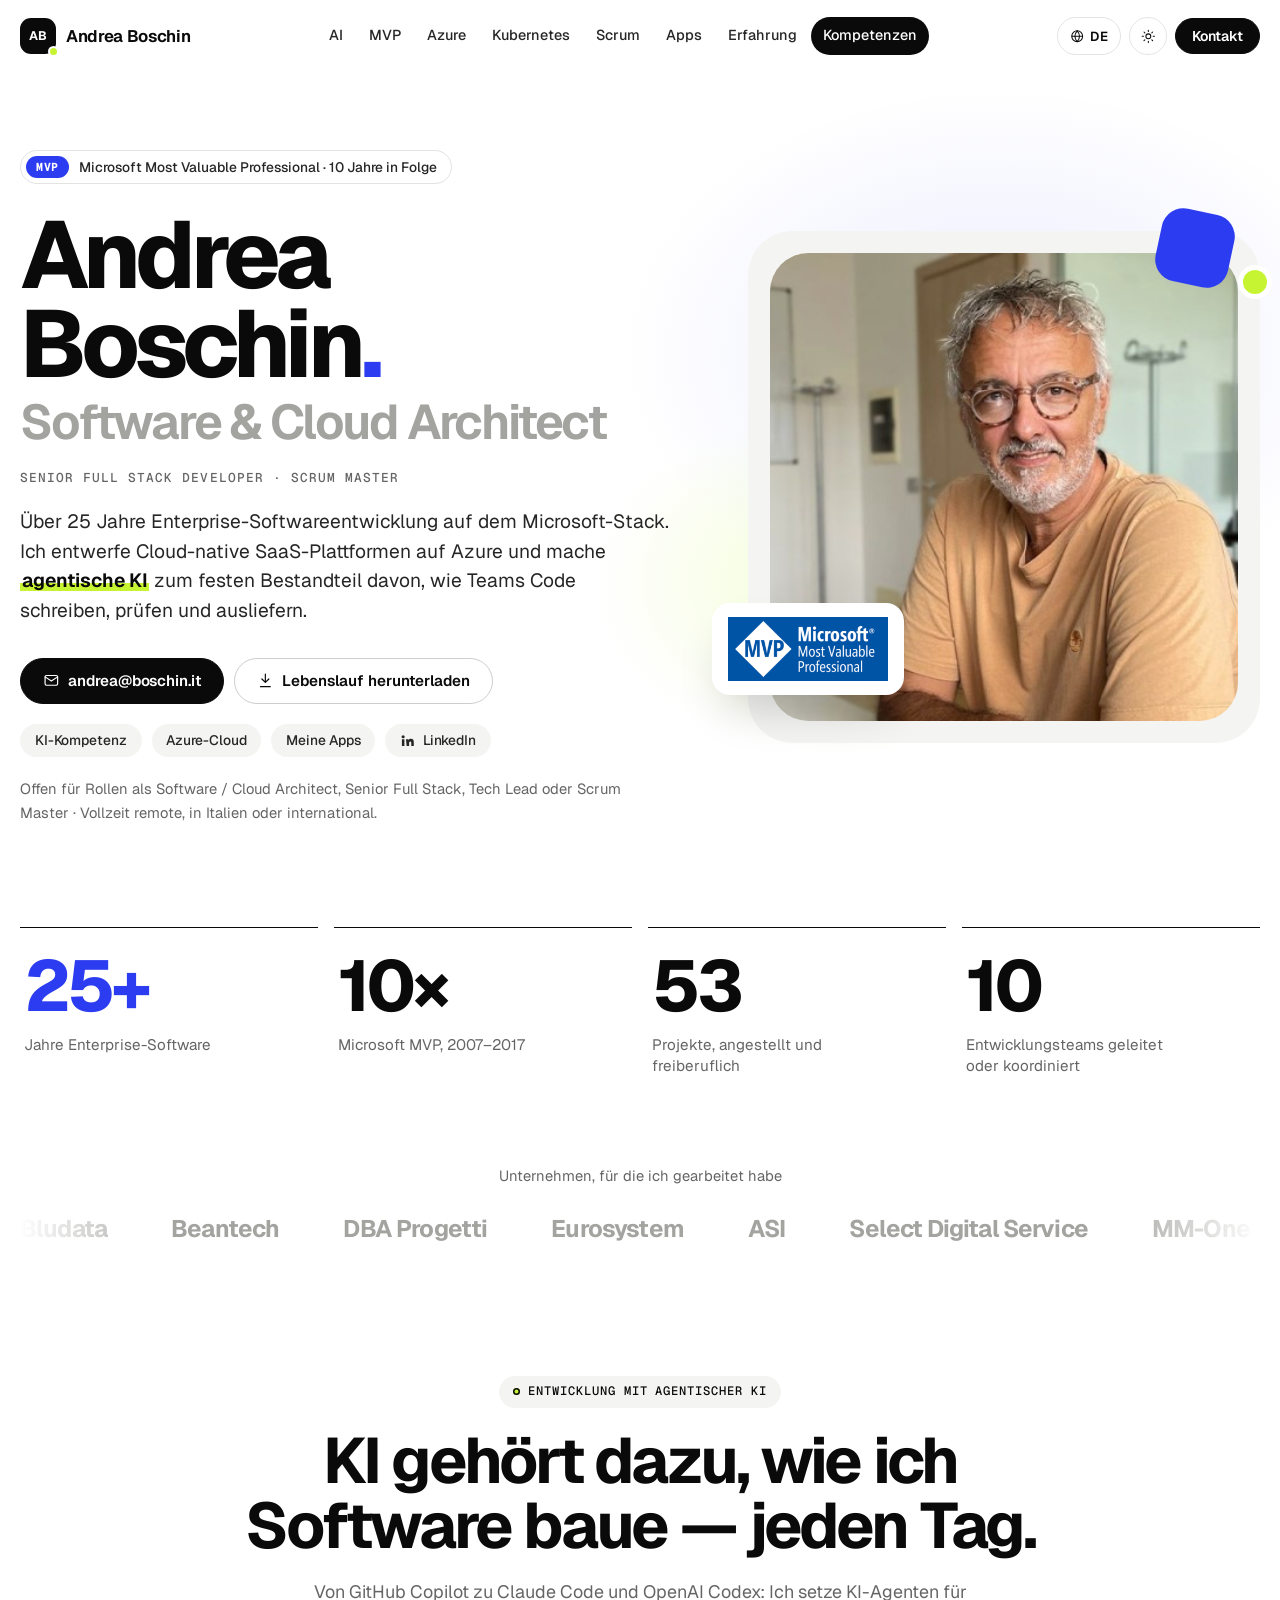
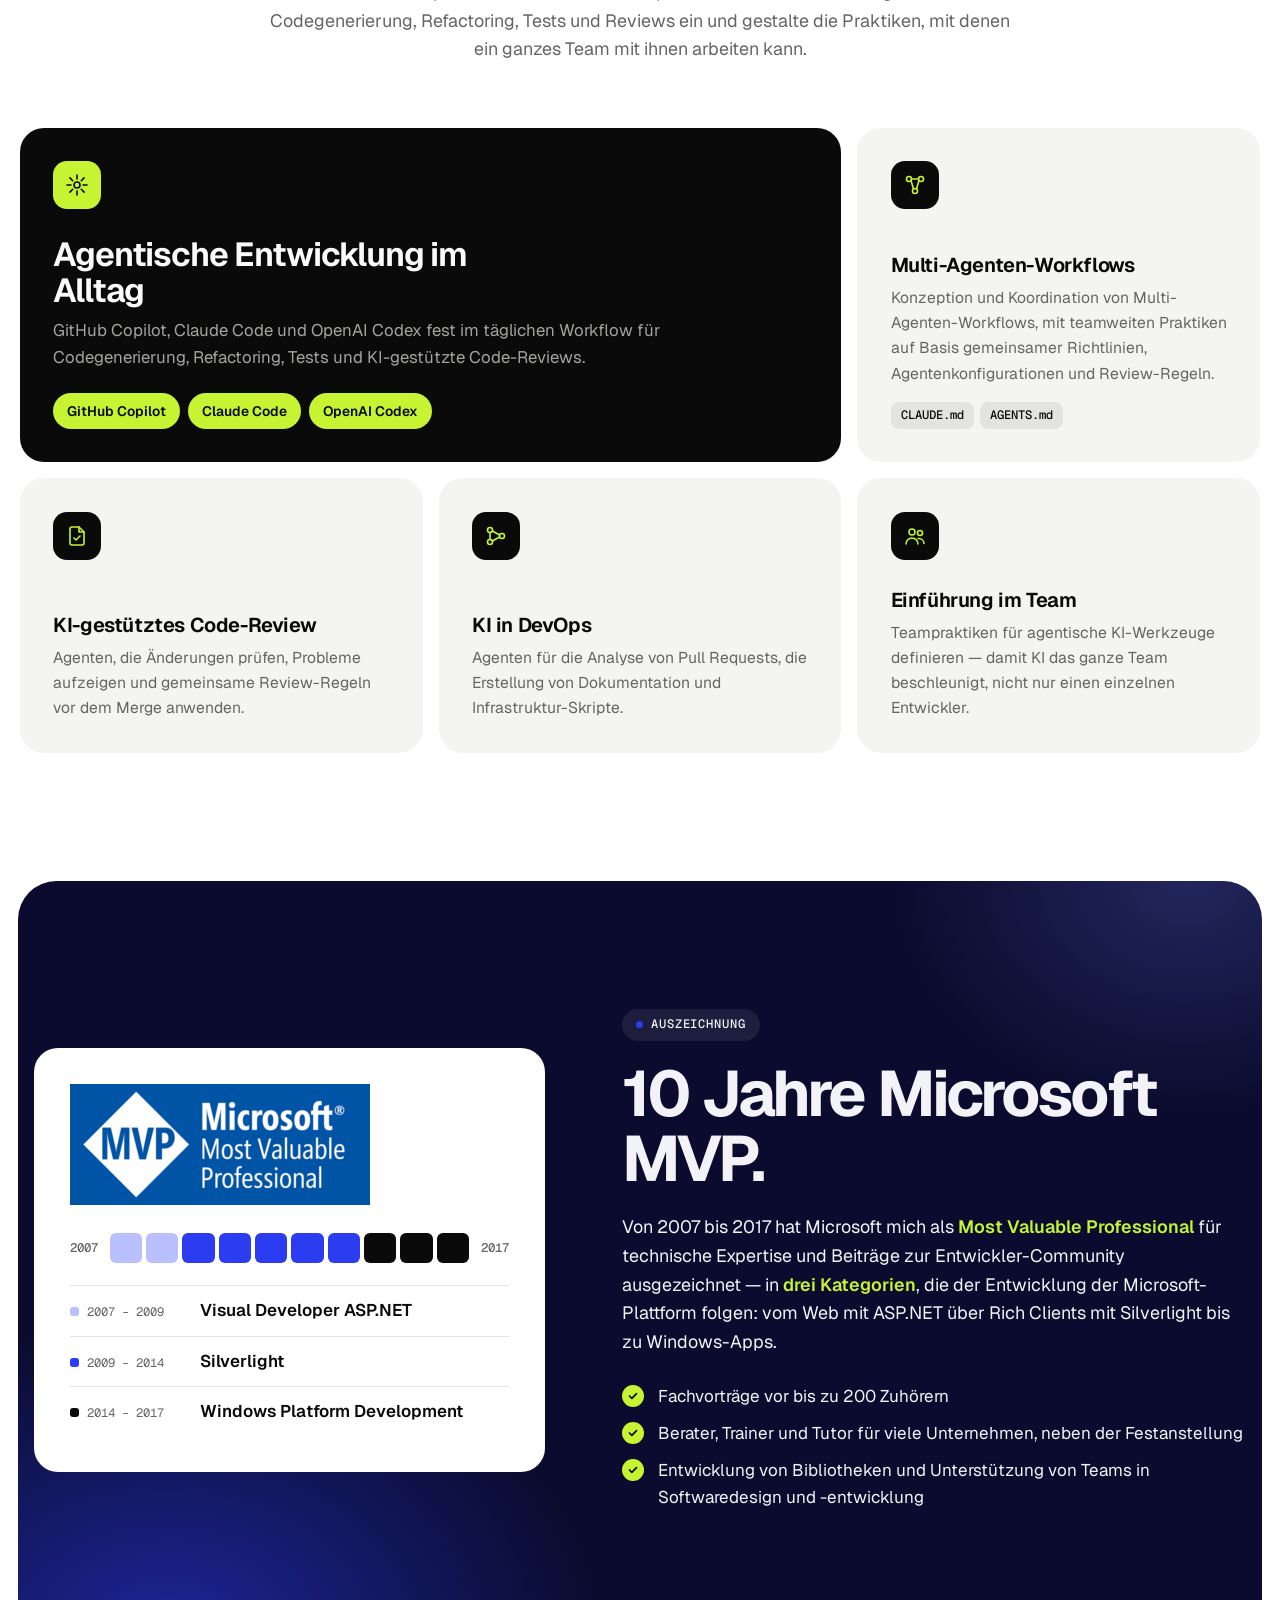
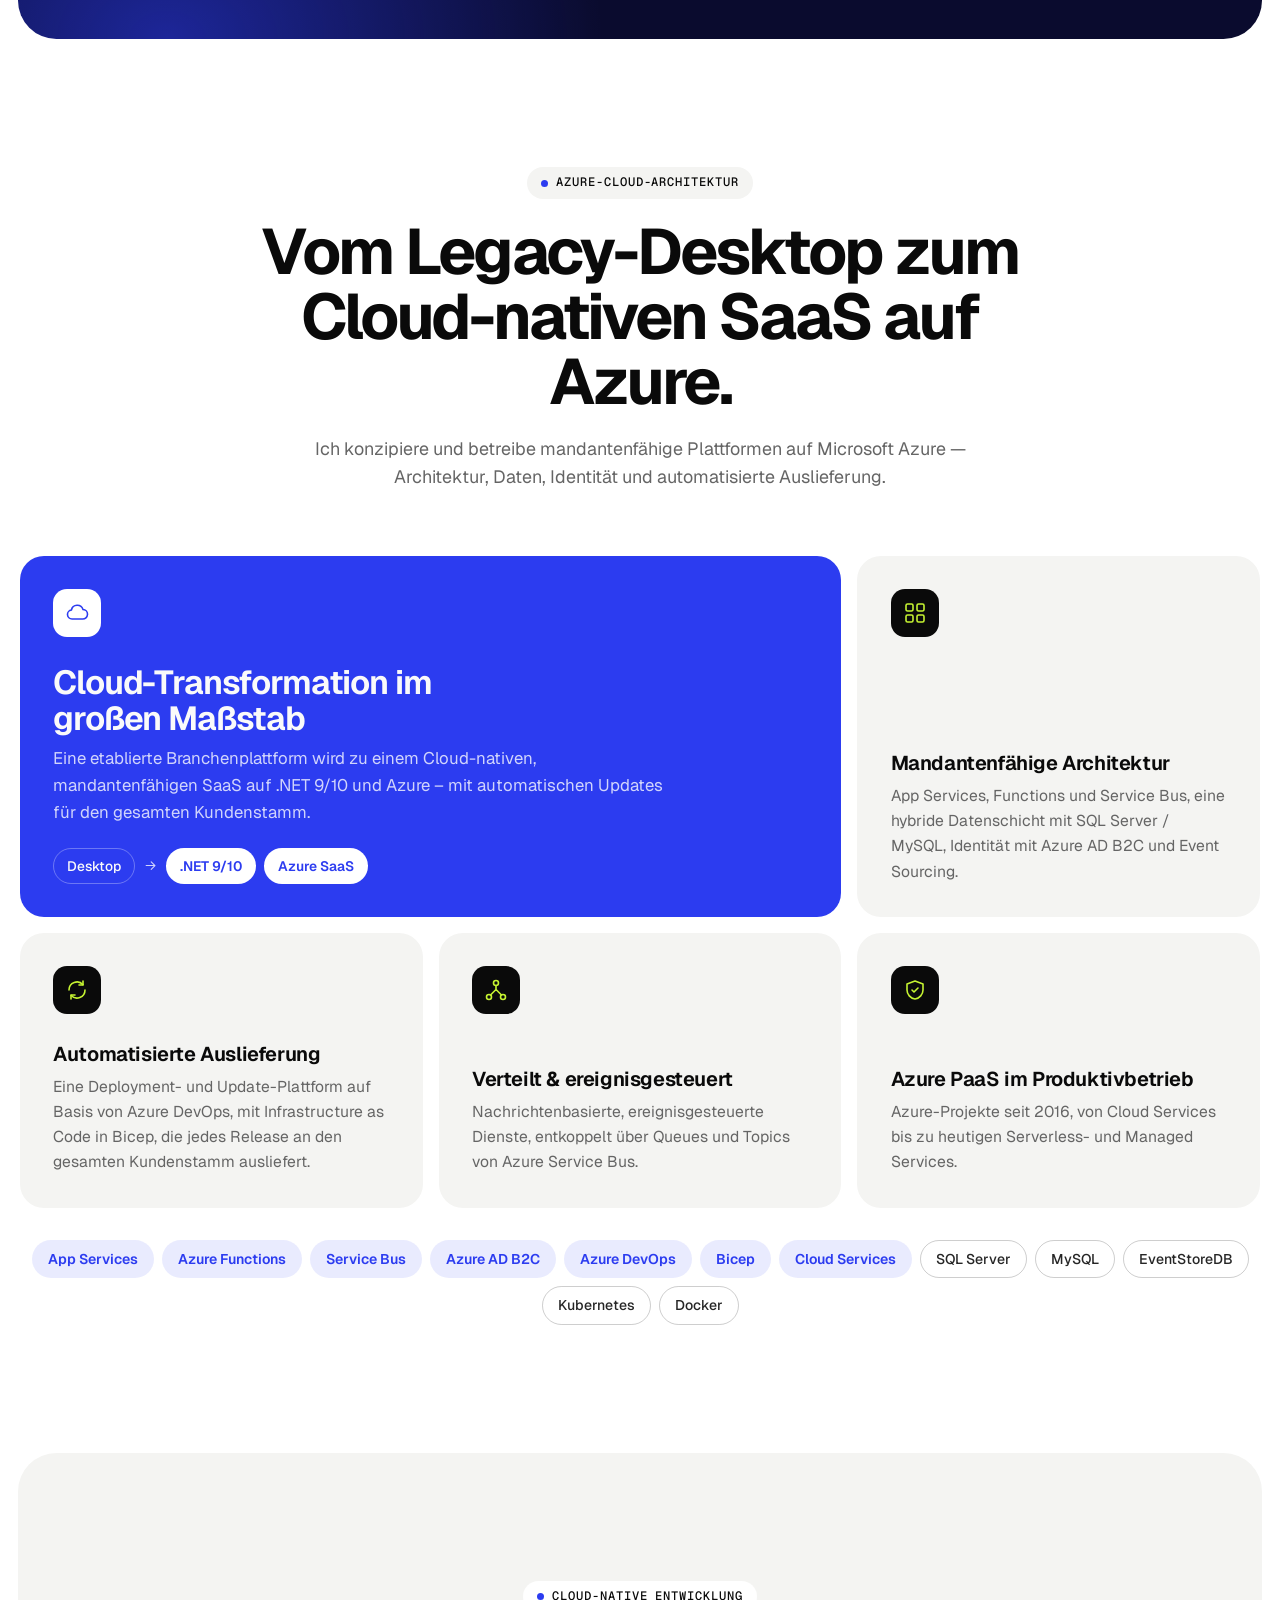
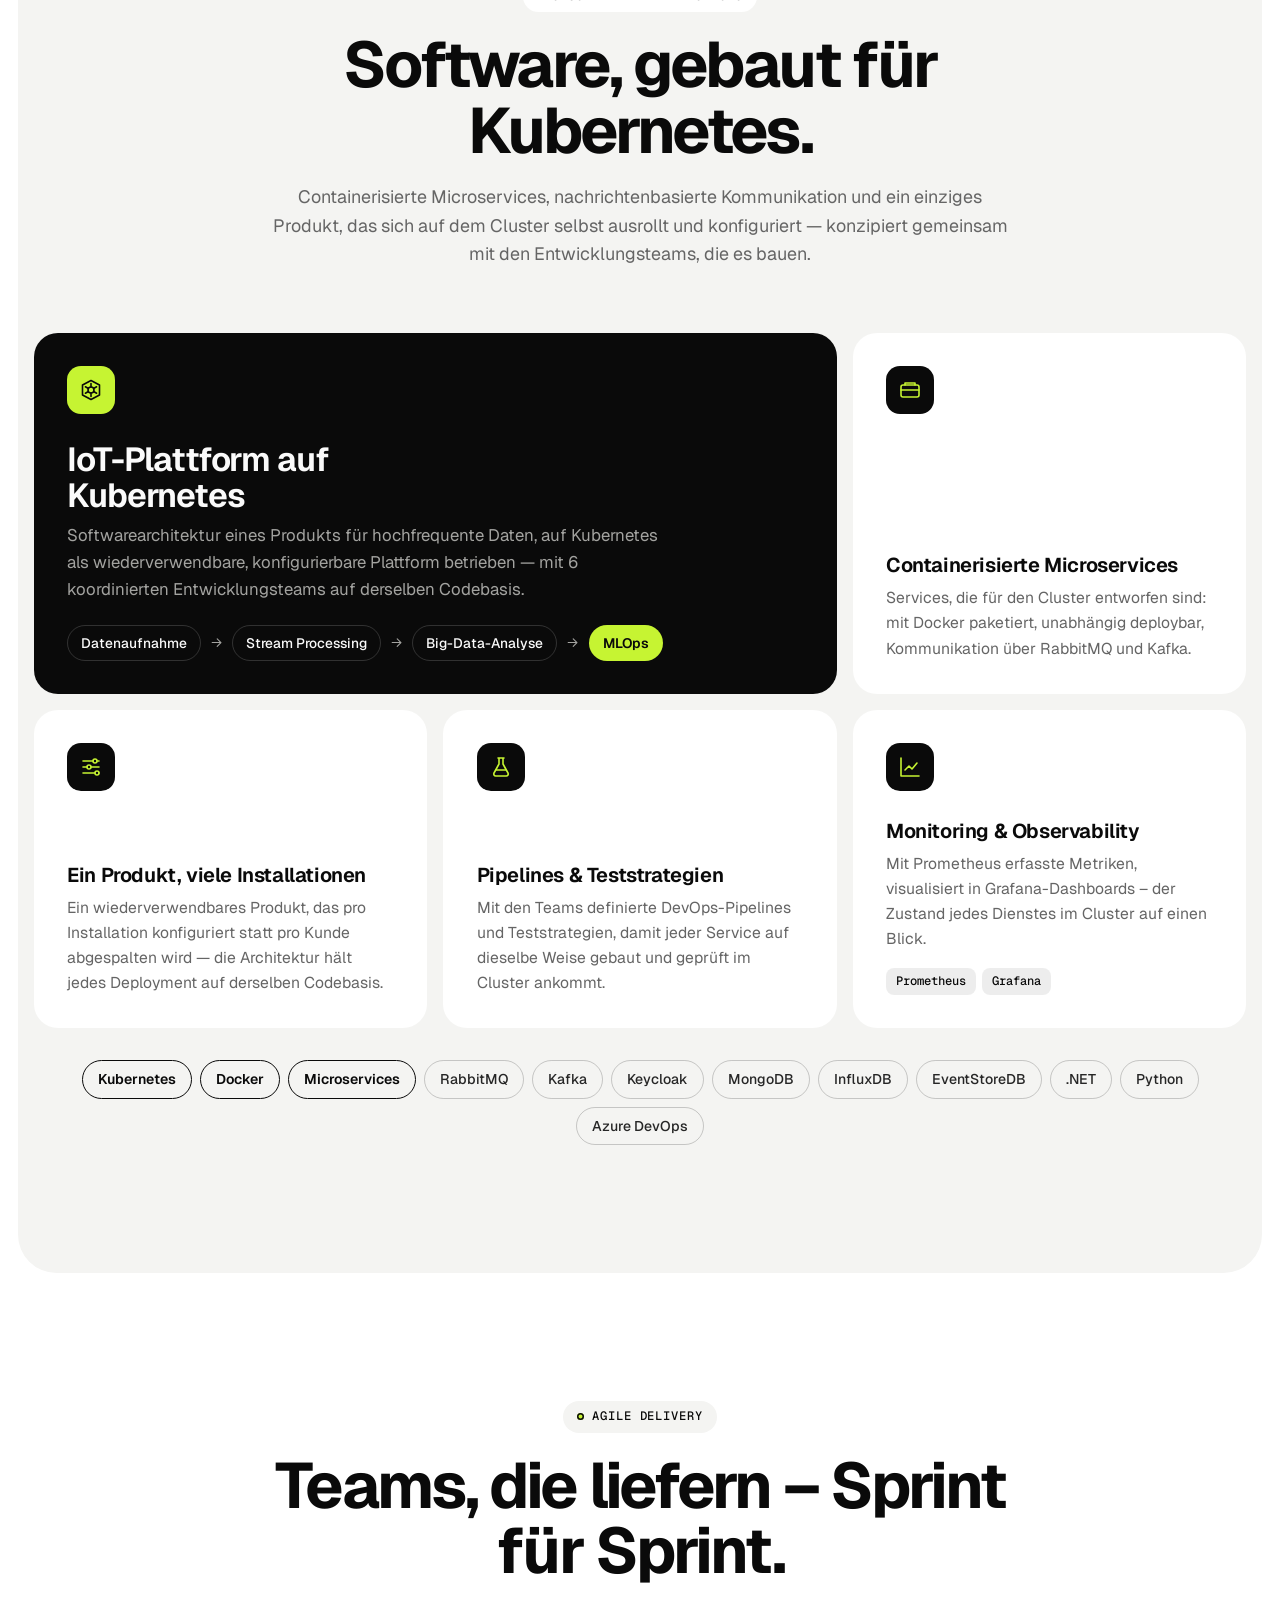
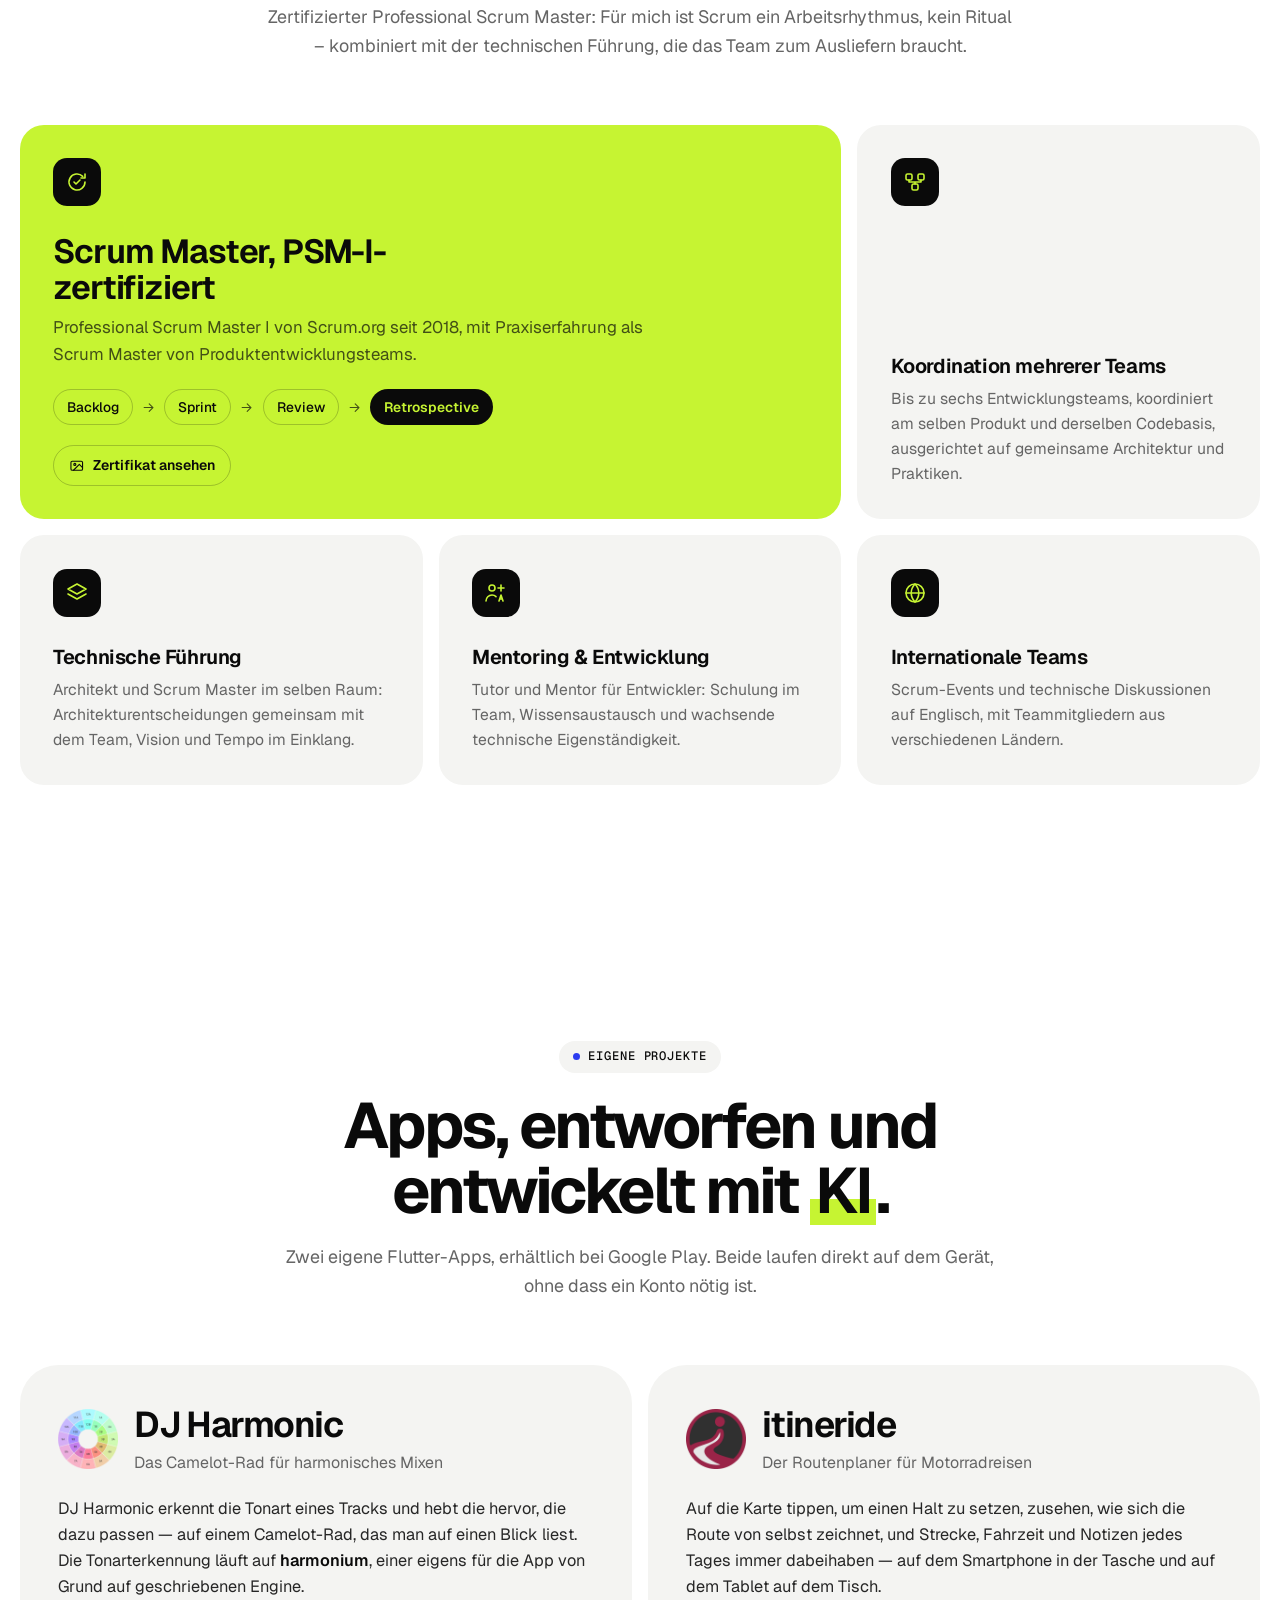
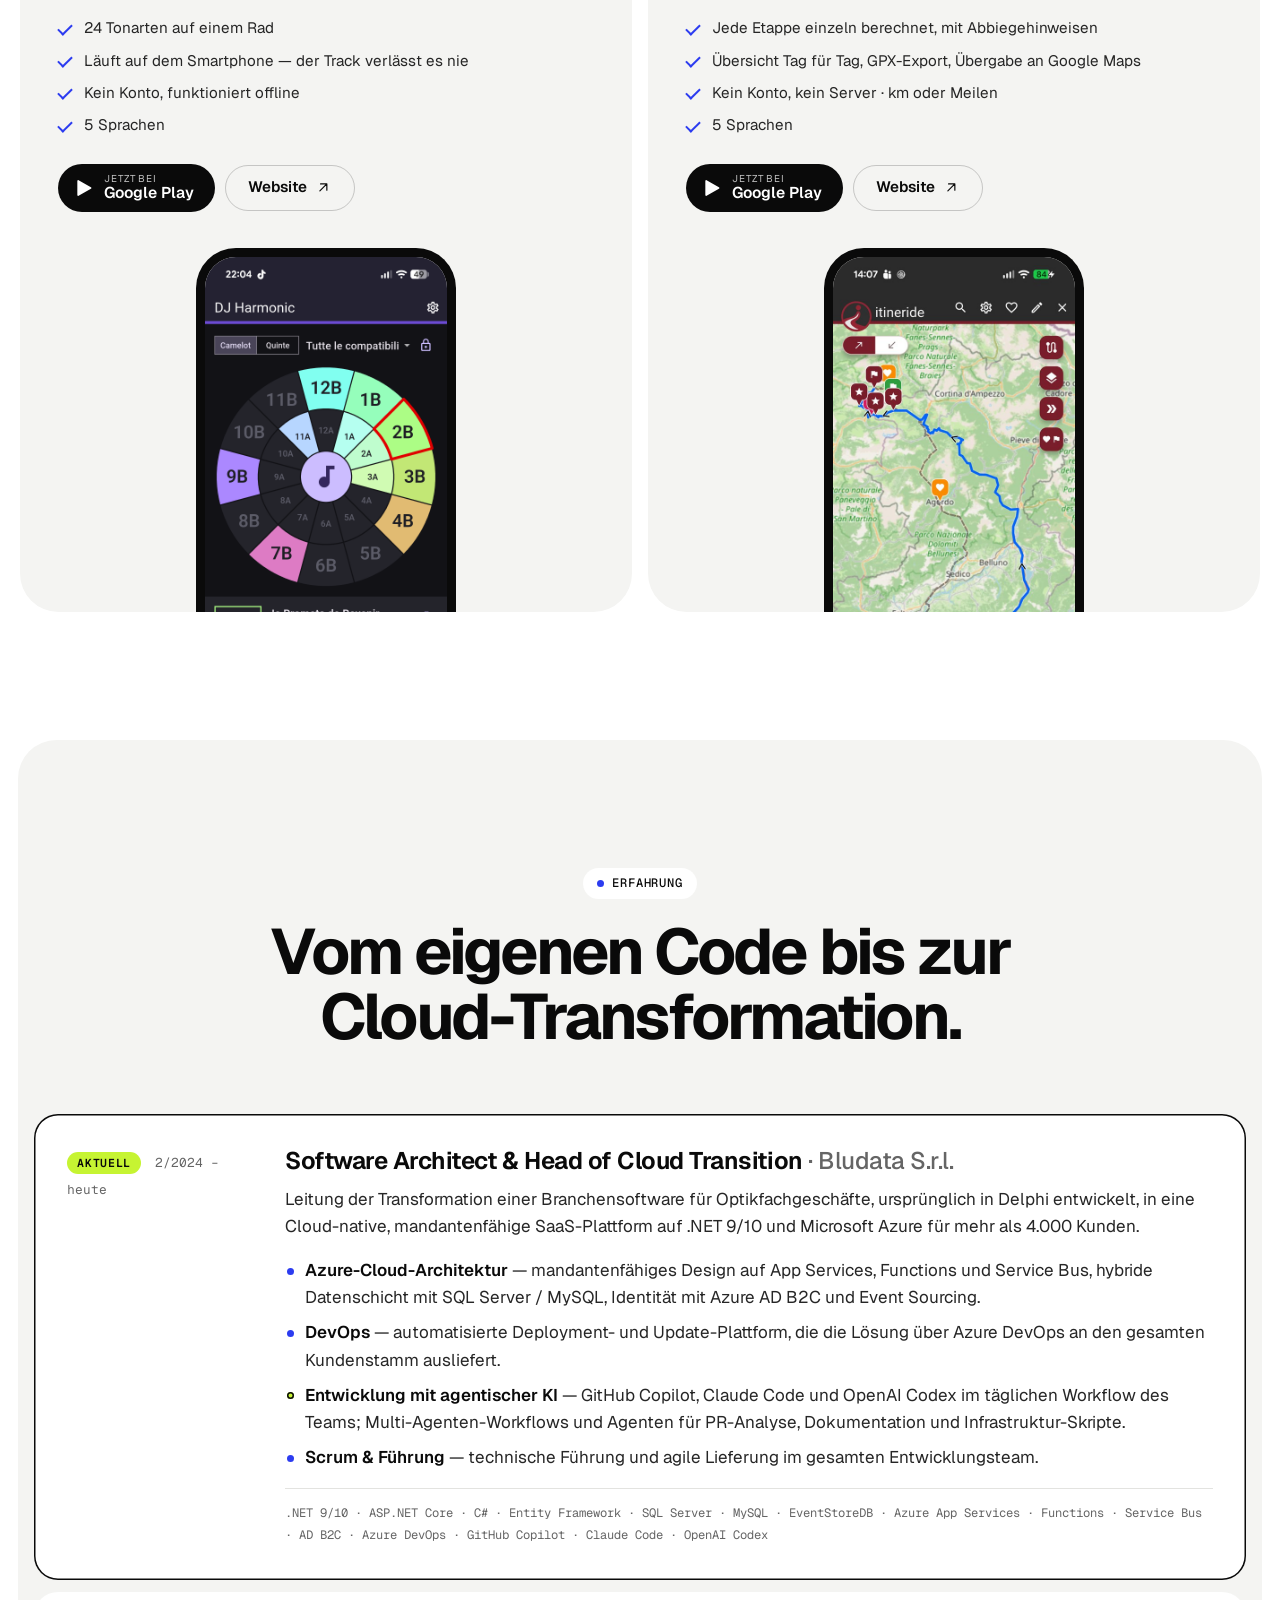
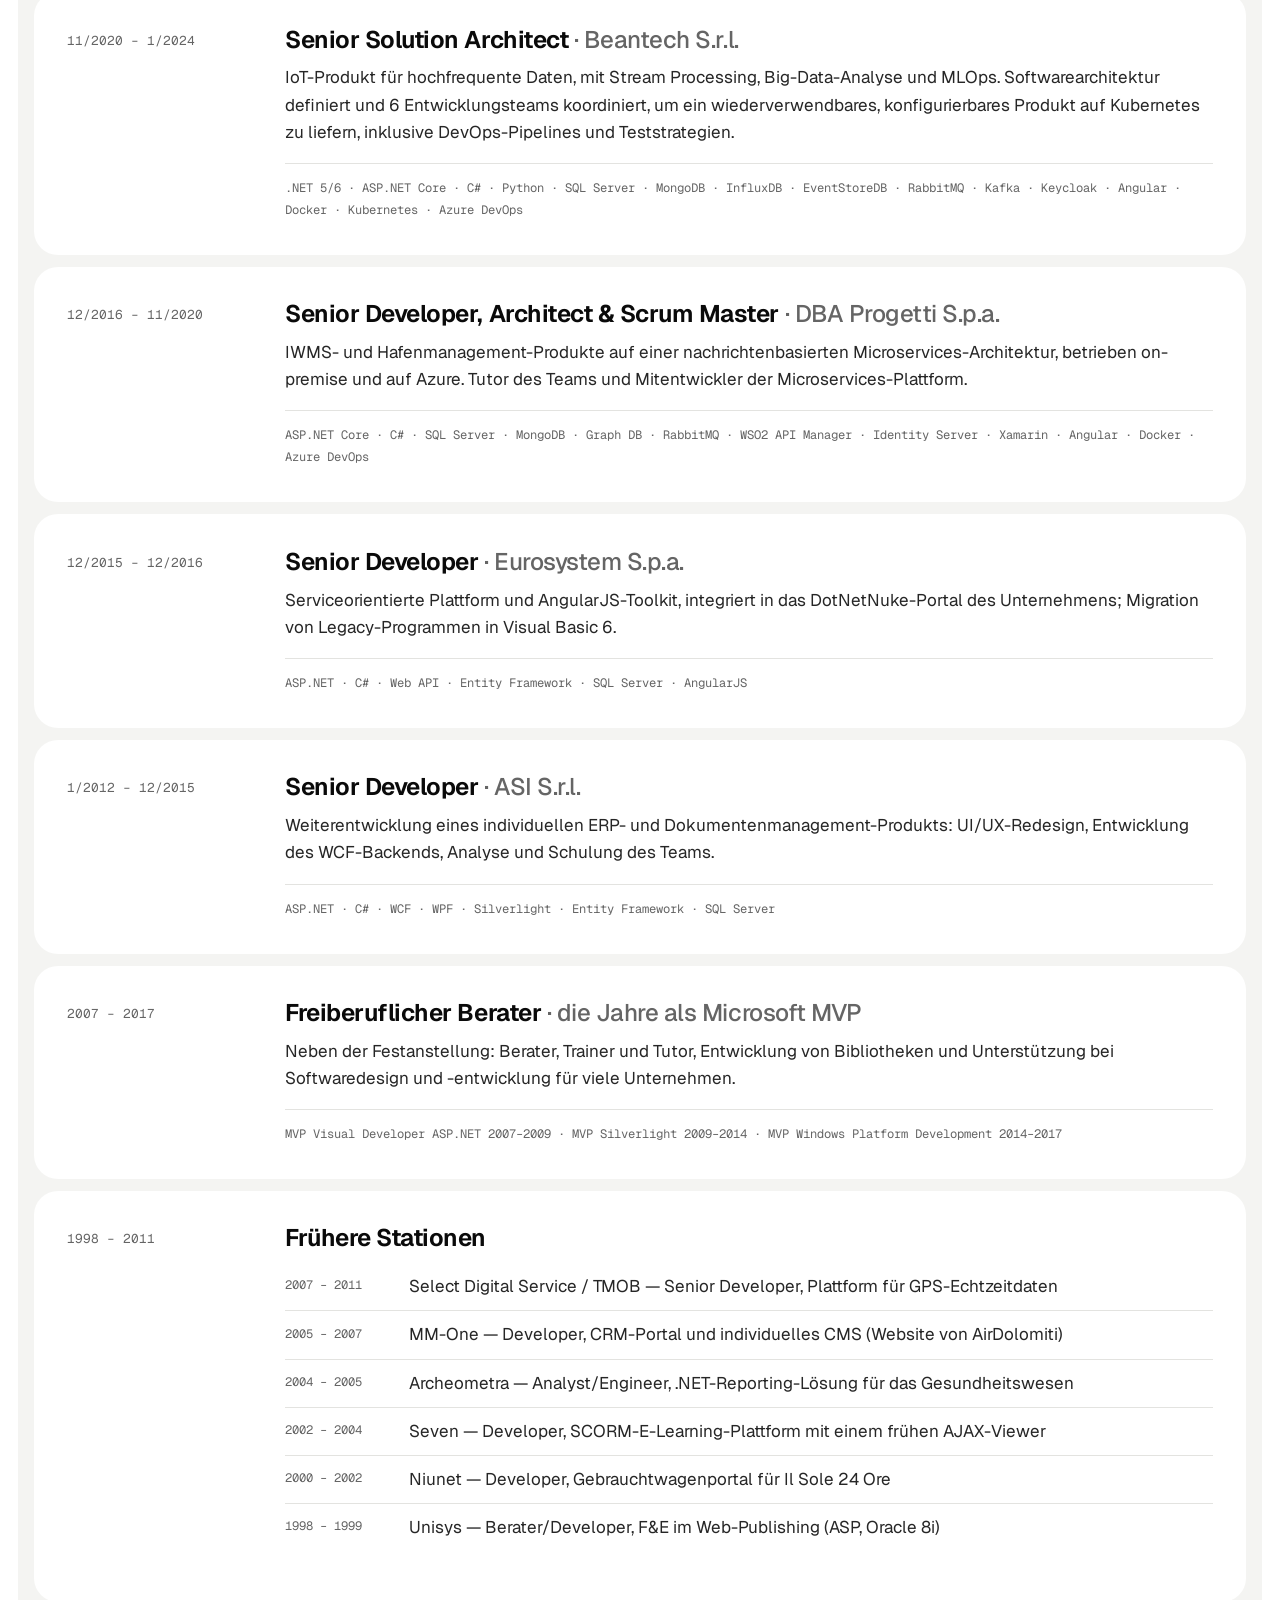
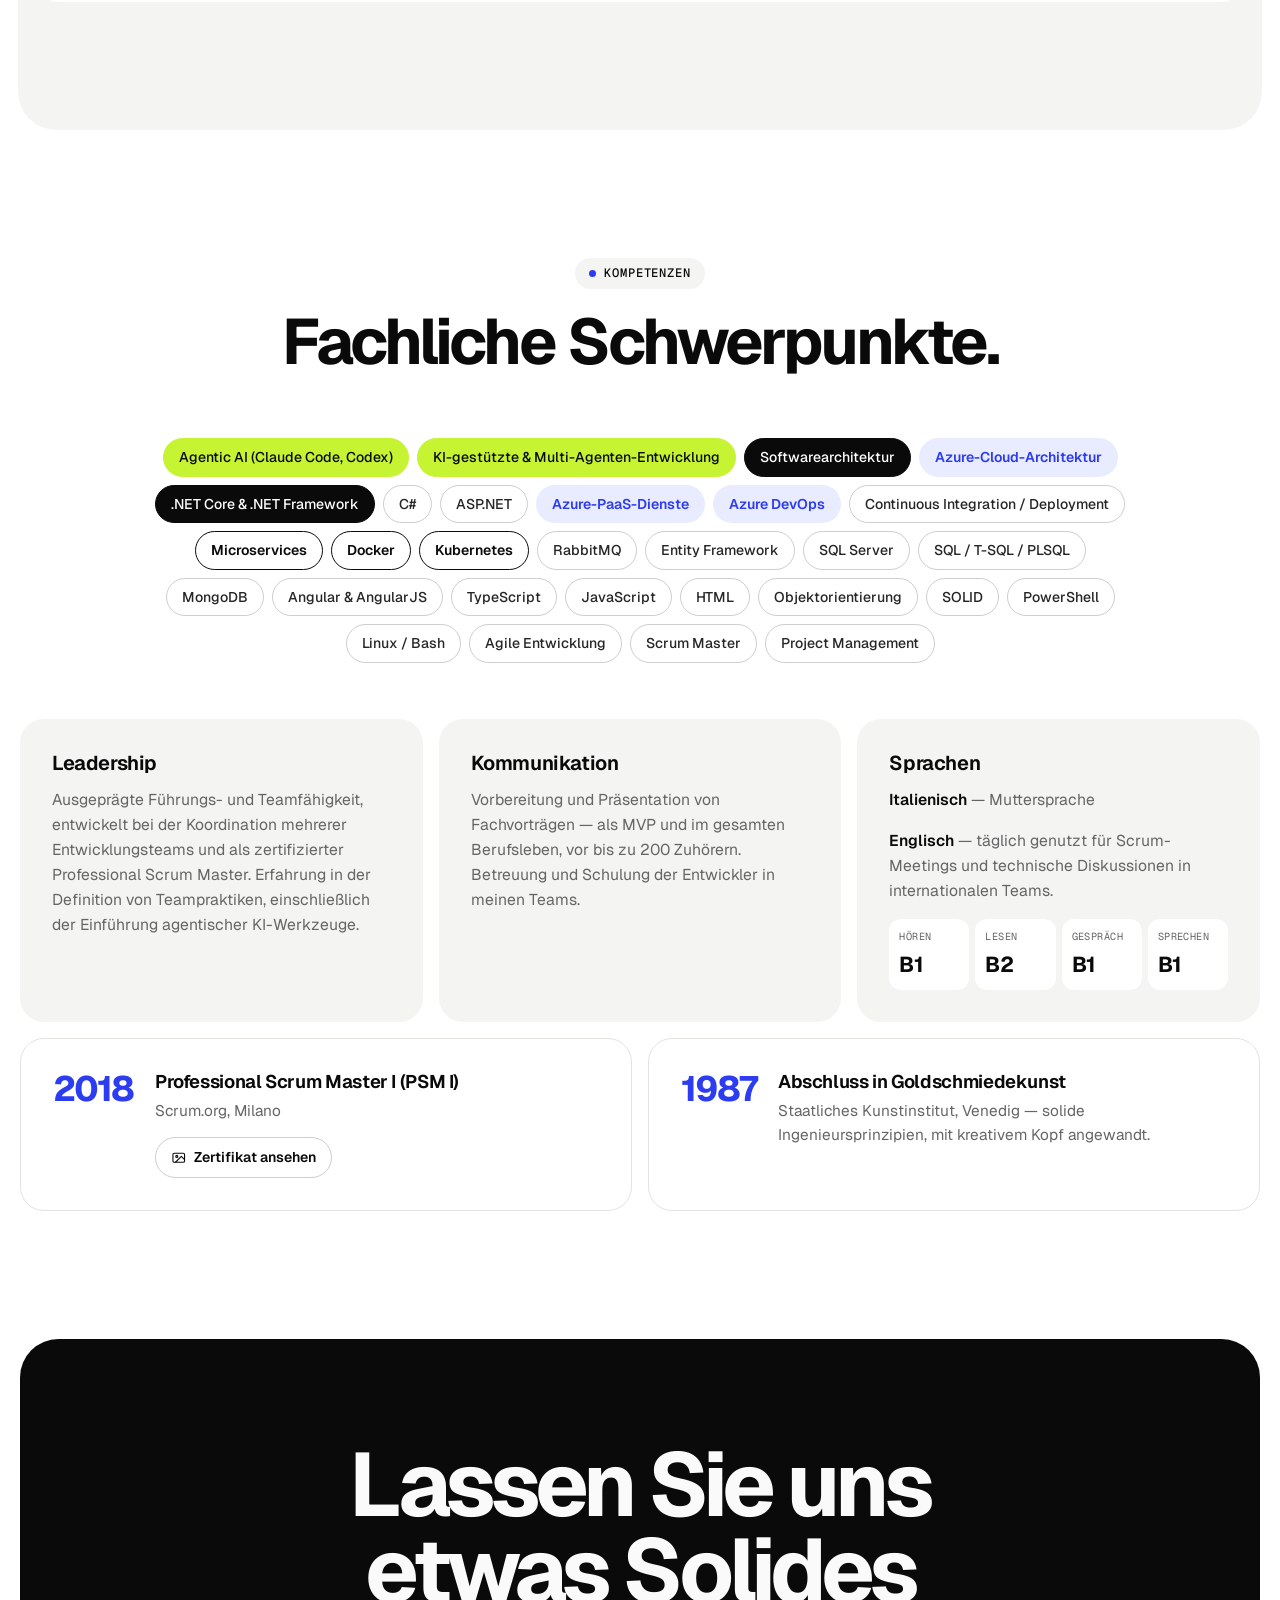
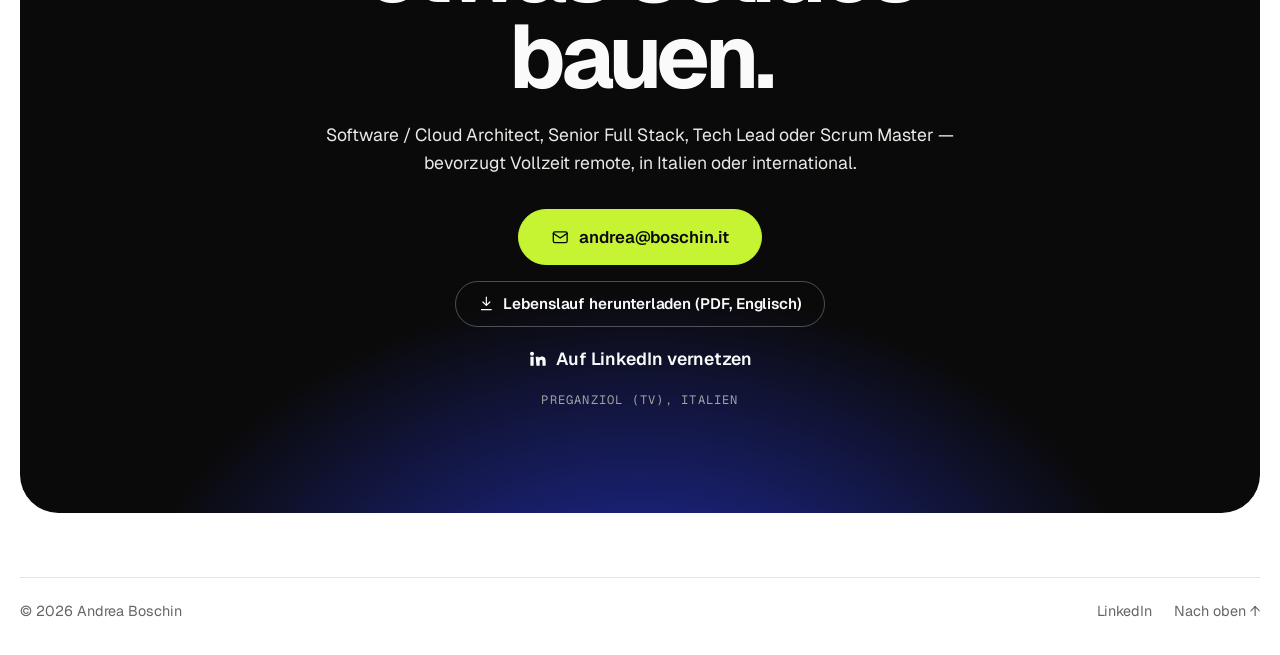
==== commit 08c85ce4: "Redesign the site as a product-style landing page - Rewrite site.css: white page, Geist grotesque he" ====
--- a/wwwroot/de.html
+++ b/wwwroot/de.html
@@ -5,7 +5,7 @@
   <meta name="viewport" content="width=device-width, initial-scale=1">
   <title>Andrea Boschin — Software & Cloud Architect</title>
   <meta name="description" content="Andrea Boschin — Software & Cloud Architect, Senior Full Stack Developer und Scrum Master. Zehn Jahre in Folge Microsoft MVP, Softwareentwicklung mit agentischer KI, Cloud-Transformation auf Azure.">
-  <meta name="theme-color" content="#f4efe6">
+  <meta name="theme-color" content="#ffffff">
   <meta property="og:title" content="Andrea Boschin — Software & Cloud Architect">
   <meta property="og:description" content="Über 25 Jahre Enterprise-Software. Microsoft MVP 2007–2017. Entwicklung mit agentischer KI und Cloud-Architektur auf Azure.">
   <meta property="og:image" content="assets/andrea-boschin.jpg">
@@ -17,10 +17,10 @@
   <link rel="alternate" hreflang="de" href="de.html">
   <link rel="alternate" hreflang="fr" href="fr.html">
   <link rel="alternate" hreflang="x-default" href="index.html">
-  <link rel="icon" href="data:image/svg+xml,%3Csvg xmlns='http://www.w3.org/2000/svg' viewBox='0 0 64 64'%3E%3Crect width='64' height='64' fill='%23f4efe6'/%3E%3Ctext x='29' y='47' font-family='Georgia,serif' font-weight='700' font-size='42' fill='%23151515' text-anchor='middle'%3EB%3C/text%3E%3Ccircle cx='50' cy='44' r='5' fill='%23c8361b'/%3E%3C/svg%3E">
+  <link rel="icon" href="data:image/svg+xml,%3Csvg xmlns='http://www.w3.org/2000/svg' viewBox='0 0 64 64'%3E%3Crect width='64' height='64' rx='16' fill='%230a0a0a'/%3E%3Ctext x='28' y='46' font-family='Arial,Helvetica,sans-serif' font-weight='700' font-size='38' fill='%23ffffff' text-anchor='middle'%3EB%3C/text%3E%3Ccircle cx='47' cy='42' r='5' fill='%23c6f432'/%3E%3C/svg%3E">
   <link rel="preconnect" href="https://fonts.googleapis.com">
   <link rel="preconnect" href="https://fonts.gstatic.com" crossorigin>
-  <link href="https://fonts.googleapis.com/css2?family=Instrument+Sans:wght@400;500;600;700&family=Newsreader:ital,opsz,wght@0,6..72,400..800;1,6..72,400..600&display=swap" rel="stylesheet">
+  <link href="https://fonts.googleapis.com/css2?family=Geist:wght@400..800&family=Geist+Mono:wght@400..600&display=swap" rel="stylesheet">
   <link rel="stylesheet" href="assets/site.css">
   <script>
     (function () {
@@ -94,10 +94,10 @@
               <svg viewBox="0 0 24 24" aria-hidden="true"><path d="M12 3v12M7 10l5 5 5-5M5 21h14"/></svg>
               <span>Lebenslauf herunterladen</span>
             </a>
-            <a class="btn btn-ghost" href="#ai">KI-Kompetenz</a>
-            <a class="btn btn-ghost" href="#azure">Azure-Cloud</a>
-            <a class="btn btn-ghost" href="#apps">Meine Apps</a>
-            <a class="btn btn-ghost" href="https://www.linkedin.com/in/boschin/" target="_blank" rel="me noopener">
+            <a class="btn btn-chip" href="#ai">KI-Kompetenz</a>
+            <a class="btn btn-chip" href="#azure">Azure-Cloud</a>
+            <a class="btn btn-chip" href="#apps">Meine Apps</a>
+            <a class="btn btn-chip" href="https://www.linkedin.com/in/boschin/" target="_blank" rel="me noopener">
               <svg class="i-li" viewBox="0 0 24 24" aria-hidden="true"><path d="M4.98 3.5a2.5 2.5 0 1 1 0 5 2.5 2.5 0 0 1 0-5zM3 9.75h4v11H3zM9.5 9.75h3.8v1.6h.05c.53-1 1.83-2.05 3.77-2.05 4.03 0 4.78 2.65 4.78 6.1v5.35h-4v-4.75c0-1.13-.02-2.6-1.58-2.6-1.59 0-1.83 1.24-1.83 2.52v4.83h-4z"/></svg>
               LinkedIn
             </a>
@@ -122,6 +122,14 @@
           <div><dt>53</dt><dd>Projekte, angestellt und freiberuflich</dd></div>
           <div><dt>10</dt><dd>Entwicklungsteams geleitet oder koordiniert</dd></div>
         </dl>
+
+        <div class="worked reveal">
+          <p class="worked-label">Unternehmen, für die ich gearbeitet habe</p>
+          <div class="worked-track">
+            <ul class="worked-list"><li>Bludata</li><li>Beantech</li><li>DBA Progetti</li><li>Eurosystem</li><li>ASI</li><li>Select Digital Service</li><li>MM-One</li><li>Archeometra</li><li>Seven</li><li>Niunet</li><li>Unisys</li></ul>
+            <ul class="worked-list" aria-hidden="true"><li>Bludata</li><li>Beantech</li><li>DBA Progetti</li><li>Eurosystem</li><li>ASI</li><li>Select Digital Service</li><li>MM-One</li><li>Archeometra</li><li>Seven</li><li>Niunet</li><li>Unisys</li></ul>
+          </div>
+        </div>
       </div>
     </section>
 
@@ -215,7 +223,7 @@
         </div>
         <div class="mvp-copy reveal">
           <p class="eyebrow eyebrow-mvp">Auszeichnung</p>
-          <h2>Zehn Jahre in Folge Microsoft MVP.</h2>
+          <h2>10 Jahre Microsoft MVP.</h2>
           <p>Von 2007 bis 2017 hat Microsoft mich als <strong>Most Valuable Professional</strong> für technische Expertise und Beiträge zur Entwickler-Community ausgezeichnet — in <strong>drei Kategorien</strong>, die der Entwicklung der Microsoft-Plattform folgen: vom Web mit ASP.NET über Rich Clients mit Silverlight bis zu Windows-Apps.</p>
           <ul class="checks">
             <li>Fachvorträge vor bis zu 200 Zuhörern</li>
--- a/wwwroot/assets/site.css
+++ b/wwwroot/assets/site.css
@@ -1,138 +1,182 @@
-/* ═══════════════════════════ boschin.it — Editorial ═══════════════════════════
-
-   The CV set like a magazine: cream paper, a large serif for the name and the
-   headlines, a strict asymmetric grid, hairline rules instead of boxes, giant
-   section numbers and a single accent colour — a vermilion used the way a
-   printer uses a second ink. No cards, no shadows, no gradients.
-
-   Dark theme is the "night edition": the same page printed on black.          */
+/* ═══════════════════════════ boschin.it — Product ═══════════════════════════
+
+   The CV presented like a product landing page: a white page, big tight
+   grotesque headlines, soft grey panels with generous radii, pill buttons and
+   pill tags, centred section heads, inset rounded bands that alternate with the
+   white page, and a dark closing call to action. No drop shadows on cards —
+   only the floating MVP card in the hero has one, like a UI element lifted off
+   a product shot.
+
+   Two accents, used sparingly: a cobalt blue for links, numbers and emphasis,
+   and an acid lime that only ever sits on dark or as a highlighter stroke.    */
 
 /* ---------- Tokens ---------- */
 :root {
-  --bg: #f4efe6;
-  --surface: #f4efe6;
-  --ink: #151515;
-  --fg: #2a2724;
-  --muted: #6b655c;
-  --rule: #151515;
-  --hair: rgba(21, 21, 21, .18);
-  --accent: #c8361b;
-  --invert-bg: #151515;
-  --invert-fg: #efe8dc;
-  --invert-muted: #a49c8f;
-  --invert-hair: rgba(239, 232, 220, .2);
-  --nav-bg: rgba(244, 239, 230, .94);
-  --gutter: clamp(0px, 20vw, 270px);
-  --serif: "Newsreader", "Iowan Old Style", Georgia, "Times New Roman", serif;
-  --sans: "Instrument Sans", "Helvetica Neue", Arial, sans-serif;
+  --bg: #ffffff;
+  --panel: #f4f4f2;
+  --panel-2: #e9e9e6;
+  --card: #ffffff;
+  --ink: #0a0a0a;
+  --fg: #262626;
+  --muted: #656565;
+  --faint: #a3a3a0;
+  --line: #e3e3e0;
+  --line-strong: rgba(10, 10, 10, .2);
+  --accent: #2c3cf0;
+  --accent-soft: rgba(44, 60, 240, .1);
+  --lime: #c6f432;
+  --on-lime: #0a0a0a;
+  --solid: #0a0a0a;
+  --icon-bg: #0a0a0a;
+  --solid-fg: #fafafa;
+  --solid-muted: #a3a3a0;
+  --solid-line: rgba(255, 255, 255, .16);
+  --night: #0a0b2e;
+  --night-fg: #f3f3f7;
+  --night-muted: #a9abcb;
+  --night-line: rgba(255, 255, 255, .14);
+  --nav-bg: rgba(255, 255, 255, .86);
+  --float-shadow: 0 24px 48px -16px rgba(10, 10, 10, .22);
+  --r-lg: clamp(24px, 3vw, 40px);
+  --r: 24px;
+  --r-sm: 14px;
+  --sans: "Geist", "Inter", system-ui, -apple-system, "Segoe UI", Roboto, sans-serif;
+  --mono: "Geist Mono", ui-monospace, "SFMono-Regular", Consolas, monospace;
   color-scheme: light;
 }
 
 @media (prefers-color-scheme: dark) {
   :root:not([data-theme="light"]) {
-    --bg: #131210;
-    --surface: #131210;
-    --ink: #f1ebe0;
-    --fg: #d9d2c5;
-    --muted: #a39b8e;
-    --rule: #f1ebe0;
-    --hair: rgba(241, 235, 224, .18);
-    --accent: #ff6a4d;
-    --invert-bg: #ece5d8;
-    --invert-fg: #1a1815;
-    --invert-muted: #6b655c;
-    --invert-hair: rgba(26, 24, 21, .2);
-    --nav-bg: rgba(19, 18, 16, .94);
+    --bg: #0b0b0c;
+    --panel: #161618;
+    --panel-2: #222225;
+    --card: #1d1d20;
+    --ink: #f5f5f4;
+    --fg: #d6d6d3;
+    --muted: #9b9b97;
+    --faint: #5f5f5c;
+    --line: #2a2a2d;
+    --line-strong: rgba(245, 245, 244, .24);
+    --accent: #8d97ff;
+    --accent-soft: rgba(141, 151, 255, .14);
+    --solid: #1c1d3a;
+    --icon-bg: #2a2a2e;
+    --solid-line: rgba(255, 255, 255, .12);
+    --night: #0d0f3d;
+    --nav-bg: rgba(11, 11, 12, .86);
+    --float-shadow: 0 24px 48px -16px rgba(0, 0, 0, .7);
     color-scheme: dark;
   }
 }
 
 :root[data-theme="dark"] {
-  --bg: #131210;
-  --surface: #131210;
-  --ink: #f1ebe0;
-  --fg: #d9d2c5;
-  --muted: #a39b8e;
-  --rule: #f1ebe0;
-  --hair: rgba(241, 235, 224, .18);
-  --accent: #ff6a4d;
-  --invert-bg: #ece5d8;
-  --invert-fg: #1a1815;
-  --invert-muted: #6b655c;
-  --invert-hair: rgba(26, 24, 21, .2);
-  --nav-bg: rgba(19, 18, 16, .94);
+  --bg: #0b0b0c;
+  --panel: #161618;
+  --panel-2: #222225;
+  --card: #1d1d20;
+  --ink: #f5f5f4;
+  --fg: #d6d6d3;
+  --muted: #9b9b97;
+  --faint: #5f5f5c;
+  --line: #2a2a2d;
+  --line-strong: rgba(245, 245, 244, .24);
+  --accent: #8d97ff;
+  --accent-soft: rgba(141, 151, 255, .14);
+  --solid: #1c1d3a;
+  --icon-bg: #2a2a2e;
+  --solid-line: rgba(255, 255, 255, .12);
+  --night: #0d0f3d;
+  --nav-bg: rgba(11, 11, 12, .86);
+  --float-shadow: 0 24px 48px -16px rgba(0, 0, 0, .7);
   color-scheme: dark;
 }
 
 /* ---------- Base ---------- */
 *, *::before, *::after { box-sizing: border-box; }
-html { scroll-behavior: smooth; scroll-padding-top: 76px; -webkit-text-size-adjust: 100%; }
+html { scroll-behavior: smooth; scroll-padding-top: 84px; -webkit-text-size-adjust: 100%; }
 body {
   margin: 0;
   background: var(--bg);
   color: var(--fg);
-  font: 400 18px/1.6 var(--serif);
-  font-optical-sizing: auto;
+  font: 400 17px/1.6 var(--sans);
   -webkit-font-smoothing: antialiased;
   overflow-x: hidden;
-  counter-reset: section;
 }
 img { max-width: 100%; height: auto; display: block; }
-a { color: inherit; text-decoration: underline; text-decoration-thickness: 1px; text-underline-offset: .18em; text-decoration-color: var(--hair); }
-a:hover { text-decoration-color: var(--accent); }
-h1, h2, h3 { font-family: var(--serif); color: var(--ink); margin: 0; font-weight: 700; letter-spacing: -.015em; line-height: 1.08; }
-h2 { font-size: clamp(2.1rem, 4.6vw, 3.6rem); letter-spacing: -.025em; }
-h3 { font-size: 1.25rem; }
+a { color: var(--accent); text-decoration: none; }
+a:hover { text-decoration: underline; text-underline-offset: .2em; }
+h1, h2, h3 { color: var(--ink); margin: 0; font-weight: 700; letter-spacing: -.03em; line-height: 1.05; }
+h2 { font-size: clamp(2.2rem, 5vw, 4rem); letter-spacing: -.045em; line-height: 1.02; }
+h3 { font-size: 1.25rem; font-weight: 650; letter-spacing: -.02em; line-height: 1.2; }
 p { margin: 0 0 1em; }
-b, strong { color: var(--ink); font-weight: 650; }
-svg { width: 1.05em; height: 1.05em; fill: none; stroke: currentColor; stroke-width: 1.7; stroke-linecap: round; stroke-linejoin: round; flex: none; }
-:focus-visible { outline: 2px solid var(--accent); outline-offset: 3px; }
-
-.wrap { width: min(1200px, 100% - 40px); margin-inline: auto; }
-.skip { position: absolute; left: -999px; top: 8px; background: var(--bg); padding: 8px 14px; border: 1px solid var(--ink); z-index: 100; font-family: var(--sans); }
+b, strong { color: var(--ink); font-weight: 600; }
+svg { width: 1.1em; height: 1.1em; fill: none; stroke: currentColor; stroke-width: 1.7; stroke-linecap: round; stroke-linejoin: round; flex: none; }
+:focus-visible { outline: 2px solid var(--accent); outline-offset: 3px; border-radius: 6px; }
+
+.wrap { width: min(1240px, 100% - 32px); margin-inline: auto; }
+.skip { position: absolute; left: -999px; top: 8px; background: var(--ink); color: var(--bg); padding: 8px 16px; border-radius: 999px; z-index: 100; }
 .skip:focus { left: 16px; }
 
-/* Small sans labels: kickers, dates, captions, navigation. */
-.eyebrow, .hero-sub, .stats dd, .nav-links a, .btn, .job-when, .tech, .chip, .app-facts,
-.mvp-award-years, .edu-year, .cefr dt, .code-tags code, .footer, .lang summary, .contact-place,
-.mvp-pill, .cert-link, .now, .earlier span {
-  font-family: var(--sans);
+/* Monospaced labels: kickers, dates, technology lists. */
+.eyebrow, .hero-sub, .job-when, .tech, .mvp-award-years, .mvp-year-label,
+.code-tags code, .contact-place, .earlier span, .cefr dt, .now {
+  font-family: var(--mono);
 }
 
 /* ---------- Buttons ---------- */
 .btn {
-  display: inline-flex; align-items: center; gap: .6em;
-  padding: .85em 1.3em;
-  background: var(--ink); color: var(--bg);
-  font-size: .78rem; font-weight: 600; text-transform: uppercase; letter-spacing: .1em;
-  border: 1px solid var(--ink); text-decoration: none;
-  transition: background .2s ease, color .2s ease;
+  display: inline-flex; align-items: center; justify-content: center; gap: .55em;
+  padding: .85em 1.45em; border-radius: 999px;
+  background: var(--ink); color: var(--bg); border: 1.5px solid var(--ink);
+  font: 600 .95rem/1.2 var(--sans); letter-spacing: -.005em; text-decoration: none;
+  transition: background .2s ease, color .2s ease, border-color .2s ease, transform .2s ease;
 }
 .btn:hover { background: var(--accent); border-color: var(--accent); color: #fff; text-decoration: none; }
-/* Secondary actions read as text links, like the credits of an article. */
-.btn-ghost { background: transparent; color: var(--ink); border: 0; border-bottom: 1px solid var(--rule); padding: .6em 0; }
-.btn-ghost:hover { background: transparent; color: var(--accent); border-color: var(--accent); }
-.btn-small { padding: .6em 1em; font-size: .72rem; }
-.btn-lg { font-size: .85rem; padding: 1.05em 1.7em; }
-
-/* ---------- Nav: the masthead ---------- */
+.btn:active { transform: scale(.98); }
+.btn-ghost { background: transparent; color: var(--ink); border-color: var(--line-strong); }
+.btn-ghost:hover { background: transparent; color: var(--ink); border-color: var(--ink); }
+/* Quiet shortcuts under the main actions. */
+.btn-chip {
+  padding: .55em 1em; font-size: .86rem; font-weight: 500;
+  background: var(--panel); color: var(--fg); border-color: transparent;
+}
+.btn-chip:hover { background: var(--panel-2); color: var(--ink); border-color: transparent; }
+.btn-small { padding: .6em 1.15em; font-size: .88rem; }
+.btn-lg { padding: 1em 1.9em; font-size: 1.05rem; }
+
+/* ---------- Nav ---------- */
 .nav {
   position: sticky; top: 0; z-index: 50;
   background: var(--nav-bg);
-  backdrop-filter: blur(8px); -webkit-backdrop-filter: blur(8px);
-}
-.nav-inner { display: flex; align-items: center; gap: 24px; height: 66px; border-bottom: 2.5px solid var(--rule); }
-.brand { display: flex; align-items: baseline; gap: 10px; color: var(--ink); text-decoration: none; }
-.brand-mark { display: none; }
-.brand-name { font: 700 1.5rem var(--serif); letter-spacing: -.02em; }
-.brand-name::after { content: "."; color: var(--accent); }
-.nav-links { display: flex; gap: 22px; margin-left: auto; }
-.nav-links a { color: var(--ink); text-decoration: none; font-size: .72rem; font-weight: 500; text-transform: uppercase; letter-spacing: .1em; padding: 6px 0; border-bottom: 1.5px solid transparent; }
-.nav-links a:hover, .nav-links a.active { border-bottom-color: var(--accent); }
-.nav-actions { display: flex; align-items: center; gap: 10px; }
+  backdrop-filter: saturate(1.4) blur(14px); -webkit-backdrop-filter: saturate(1.4) blur(14px);
+  border-bottom: 1px solid transparent;
+  transition: border-color .2s ease;
+}
+.nav.scrolled { border-bottom-color: var(--line); }
+.nav-inner { display: flex; align-items: center; gap: 20px; height: 72px; }
+.brand { display: flex; align-items: center; gap: 10px; color: var(--ink); text-decoration: none; }
+.brand:hover { text-decoration: none; }
+.brand-mark {
+  display: grid; place-items: center; width: 36px; height: 36px; border-radius: 11px;
+  background: var(--ink); color: var(--bg); font-size: .78rem; font-weight: 700; letter-spacing: .02em;
+  position: relative;
+}
+.brand-mark::after {
+  content: ""; position: absolute; right: -3px; bottom: -3px; width: 11px; height: 11px;
+  border-radius: 50%; background: var(--lime); border: 2px solid var(--bg);
+}
+.brand-name { font-weight: 650; font-size: 1.05rem; letter-spacing: -.02em; }
+.nav-links { display: flex; gap: 2px; margin-inline: auto; }
+.nav-links a {
+  color: var(--fg); text-decoration: none; font-size: .9rem; font-weight: 500;
+  padding: 7px 12px; border-radius: 999px; transition: background .2s ease, color .2s ease;
+}
+.nav-links a:hover { background: var(--panel); color: var(--ink); text-decoration: none; }
+.nav-links a.active { background: var(--ink); color: var(--bg); }
+.nav-actions { display: flex; align-items: center; gap: 8px; }
 .theme-toggle {
-  display: grid; place-items: center; width: 34px; height: 34px;
-  border: 1px solid var(--hair); background: transparent; color: var(--ink); cursor: pointer; border-radius: 50%;
+  display: grid; place-items: center; width: 38px; height: 38px;
+  border: 1.5px solid var(--line); background: transparent; color: var(--ink); cursor: pointer; border-radius: 50%;
 }
 .theme-toggle:hover { border-color: var(--ink); }
 .theme-toggle .i-moon { display: none; }
@@ -146,263 +190,396 @@
 /* ---------- Language menu ---------- */
 .lang { position: relative; }
 .lang summary {
-  list-style: none; display: flex; align-items: center; gap: 6px; height: 34px; padding: 0 4px;
-  cursor: pointer; color: var(--ink); font-size: .72rem; font-weight: 600; letter-spacing: .1em;
+  list-style: none; display: flex; align-items: center; gap: 6px; height: 38px; padding: 0 12px;
+  border: 1.5px solid var(--line); border-radius: 999px;
+  cursor: pointer; color: var(--ink); font-size: .82rem; font-weight: 600; letter-spacing: .04em;
 }
 .lang summary::-webkit-details-marker { display: none; }
-.lang summary:hover, .lang[open] summary { color: var(--accent); }
+.lang summary:hover, .lang[open] summary { border-color: var(--ink); }
 .lang ul {
-  position: absolute; right: 0; top: calc(100% + 10px); min-width: 170px; margin: 0; padding: 6px 0;
-  list-style: none; background: var(--bg); border-top: 2.5px solid var(--rule); border-bottom: 1px solid var(--rule); z-index: 60;
-}
-.lang li a { display: block; padding: 7px 14px; color: var(--fg); font-size: 1rem; text-decoration: none; }
-.lang li a:hover { color: var(--accent); }
-.lang li a[aria-current="page"] { color: var(--ink); font-style: italic; }
-
-/* ---------- Hero: the cover ----------
-   Copy and portrait share one grid (their wrappers are display: contents), so
-   the bottom of the photograph can sit exactly on the rule under the name:
-     row 1  kicker            | photo
-     row 2  name              | photo
-     row 3  rule under the name, stopping at the gutter before the photo
-     row 4… role, lead, links | MVP logo                                       */
-.hero { position: relative; padding: clamp(36px, 5vw, 64px) 0 0; }
-.hero-glow { display: none; }
+  position: absolute; right: 0; top: calc(100% + 8px); min-width: 180px; margin: 0; padding: 6px;
+  list-style: none; background: var(--card); border: 1px solid var(--line); border-radius: 18px;
+  box-shadow: var(--float-shadow); z-index: 60;
+}
+.lang li a { display: block; padding: 9px 12px; border-radius: 12px; color: var(--fg); font-size: .95rem; text-decoration: none; }
+.lang li a:hover { background: var(--panel); color: var(--ink); }
+.lang li a[aria-current="page"] { color: var(--ink); font-weight: 600; }
+.lang li a[aria-current="page"]::after { content: ""; display: inline-block; width: 7px; height: 7px; margin-left: 8px; border-radius: 50%; background: var(--accent); vertical-align: middle; }
+
+/* ---------- Hero ---------- */
+.hero { position: relative; padding: clamp(36px, 6vw, 88px) 0 0; isolation: isolate; }
+/* A soft wash behind the portrait, in place of a hero background image. */
+.hero-glow {
+  position: absolute; inset: 0 0 auto; height: min(820px, 100%); z-index: -1; pointer-events: none;
+  background:
+    radial-gradient(42% 46% at 78% 34%, var(--accent-soft), transparent 70%),
+    radial-gradient(28% 30% at 66% 62%, rgba(198, 244, 50, .2), transparent 70%);
+}
 .hero-grid {
-  display: grid; grid-template-columns: 1fr minmax(240px, 30%);
-  column-gap: clamp(28px, 5vw, 72px); align-items: start;
-}
-.hero-copy, .hero-visual, .portrait { display: contents; }
-.hero-grid::before {
-  content: ""; grid-column: 1; grid-row: 3; border-top: 1px solid var(--rule);
+  display: grid; grid-template-columns: 1.12fr .88fr;
+  gap: clamp(36px, 6vw, 88px); align-items: center;
 }
 .mvp-pill {
-  grid-column: 1; grid-row: 1; justify-self: start;
-  display: inline-flex; align-items: center; gap: 12px;
-  color: var(--muted); font-size: .74rem; font-weight: 500; text-transform: uppercase; letter-spacing: .09em; text-decoration: none;
-}
-.mvp-pill:hover { color: var(--ink); text-decoration: none; }
-.mvp-pill-badge { color: var(--accent); font-weight: 700; padding-right: 12px; border-right: 1px solid var(--hair); }
+  display: inline-flex; align-items: center; gap: 10px;
+  padding: 5px 14px 5px 5px; border-radius: 999px;
+  background: var(--card); border: 1px solid var(--line);
+  color: var(--fg); font-size: .86rem; font-weight: 500; text-decoration: none;
+  transition: border-color .2s ease;
+}
+.mvp-pill:hover { border-color: var(--ink); text-decoration: none; }
+.mvp-pill-badge {
+  padding: 3px 10px; border-radius: 999px; background: var(--accent); color: #fff;
+  font: 700 .72rem/1.4 var(--mono); letter-spacing: .06em;
+}
 .hero-name {
-  grid-column: 1; grid-row: 2; align-self: end;
-  margin: 22px 0 0; padding-bottom: clamp(22px, 3vw, 36px);
-  font-size: clamp(3.6rem, 10.5vw, 9.4rem); font-weight: 700; line-height: .9; letter-spacing: -.04em;
-  font-variation-settings: "opsz" 72;
+  margin: 26px 0 0;
+  font-size: clamp(3rem, 7.4vw, 6.6rem); font-weight: 750; line-height: .94; letter-spacing: -.055em;
 }
 .hero-name .dot { color: var(--accent); }
-.hero-role, .hero-sub, .hero-lead, .hero-cta, .hero-note { grid-column: 1; }
+/* Second, grey line of a two-tone headline. */
 .hero-role {
-  grid-row: 4; margin: 18px 0 0;
-  font-size: clamp(1.5rem, 2.6vw, 2.1rem); font-style: italic; font-weight: 400; letter-spacing: -.01em; line-height: 1.15; color: var(--ink);
-}
-.hero-sub { color: var(--muted); font-size: .74rem; font-weight: 500; text-transform: uppercase; letter-spacing: .1em; margin: 12px 0 28px; }
-.hero-lead { font-size: clamp(1.2rem, 1.8vw, 1.45rem); line-height: 1.5; color: var(--fg); max-width: 40ch; }
-/* Drop cap: three lines tall where initial-letter is supported, a float elsewhere. */
-.hero-lead::first-letter { float: left; font-size: 3.6em; line-height: .8; font-weight: 700; color: var(--accent); margin: .04em .08em 0 0; }
-@supports (initial-letter: 3) or (-webkit-initial-letter: 3) {
-  .hero-lead::first-letter { float: none; font-size: inherit; line-height: inherit; margin: 0 .1em 0 0; -webkit-initial-letter: 3; initial-letter: 3; }
-}
-.ai-text { color: var(--accent); font-style: italic; font-weight: 600; }
-.hero-cta { display: flex; flex-wrap: wrap; align-items: center; gap: 10px 26px; margin: 32px 0 18px; }
-.hero-note { font-size: .98rem; font-style: italic; color: var(--muted); max-width: 60ch; }
-
+  margin: .18em 0 0;
+  font-size: clamp(1.8rem, 3.8vw, 3.3rem); font-weight: 650; line-height: 1.02; letter-spacing: -.045em;
+  color: var(--faint);
+}
+.hero-sub { margin: 22px 0 0; color: var(--muted); font-size: .8rem; font-weight: 500; text-transform: uppercase; letter-spacing: .08em; }
+.hero-lead { margin: 18px 0 0; font-size: clamp(1.1rem, 1.5vw, 1.25rem); line-height: 1.55; color: var(--fg); max-width: 50ch; }
+/* "AI": a highlighter stroke on light, lime type on dark. */
+.ai-text { color: var(--ink); font-weight: 650; background: linear-gradient(transparent 60%, var(--lime) 60%, var(--lime) 92%, transparent 92%); padding: 0 .08em; }
+:root[data-theme="dark"] .ai-text { color: var(--lime); background: none; padding: 0; }
+@media (prefers-color-scheme: dark) {
+  :root:not([data-theme="light"]) .ai-text { color: var(--lime); background: none; padding: 0; }
+}
+.hero-cta { display: flex; flex-wrap: wrap; align-items: center; gap: 10px; margin: 32px 0 20px; }
+/* The shortcuts drop to their own row: the flex line break is a pseudo-element. */
+.hero-cta::after { content: ""; order: 1; flex-basis: 100%; height: 0; }
+.hero-cta .btn-chip { order: 2; }
+.hero-note { font-size: .92rem; color: var(--muted); max-width: 62ch; margin: 0; }
+
+.hero-visual { position: relative; }
+.portrait {
+  position: relative; padding: clamp(14px, 2vw, 22px);
+  background: var(--panel); border-radius: calc(var(--r-lg) + 6px);
+}
+.portrait::before, .portrait::after { content: ""; position: absolute; pointer-events: none; z-index: 1; }
+/* Two floating shapes, like widgets around a product shot. */
+.portrait::before {
+  top: -20px; right: 28px; width: 74px; height: 74px; border-radius: 22px;
+  background: var(--accent); transform: rotate(12deg);
+}
+.portrait::after {
+  top: 34px; right: -12px; width: 34px; height: 34px; border-radius: 50%;
+  background: var(--lime); border: 5px solid var(--bg);
+}
 .portrait > img {
-  grid-column: 2; grid-row: 1 / 3; align-self: end;
-  width: 100%; aspect-ratio: 1; object-fit: cover; object-position: 58% 40%;
-}
-/* The standard MVP logo, under the photograph, right-aligned. */
-.portrait-card { grid-column: 2; grid-row: 4 / span 3; justify-self: end; width: min(100%, 220px); margin-top: 18px; text-decoration: none; }
-.portrait-card img { width: 100%; transition: opacity .2s ease; }
-a.portrait-card:hover img { opacity: .85; }
+  position: relative; width: 100%; aspect-ratio: 1; object-fit: cover; object-position: 58% 40%;
+  border-radius: var(--r-lg);
+}
+.portrait-card {
+  position: absolute; left: clamp(-36px, -3vw, -12px); bottom: clamp(26px, 4vw, 48px); z-index: 2;
+  width: clamp(150px, 15vw, 210px); padding: 14px 16px;
+  background: #fff; border-radius: 18px; box-shadow: var(--float-shadow);
+  transition: transform .25s ease;
+}
+.portrait-card img { width: 100%; }
+a.portrait-card:hover { transform: translateY(-3px); }
 
 .stats {
-  display: grid; grid-template-columns: repeat(4, 1fr);
-  margin: clamp(48px, 6vw, 80px) 0 0; padding: 22px 0 26px;
-  border-top: 2.5px solid var(--rule); border-bottom: 1px solid var(--rule);
-}
-.stats > div { padding: 0 22px; border-left: 1px solid var(--hair); }
-.stats > div:first-child { padding-left: 0; border-left: 0; }
-.stats dt { font: 700 clamp(2.8rem, 5vw, 4.4rem) / 1 var(--serif); color: var(--ink); letter-spacing: -.03em; }
-.stats dd { margin: 10px 0 0; color: var(--muted); font-size: .72rem; font-weight: 500; line-height: 1.45; text-transform: uppercase; letter-spacing: .08em; }
-
-/* ---------- Sections: numbered articles ---------- */
-.section { padding: clamp(72px, 10vw, 128px) 0 0; counter-increment: section; }
-.section-head {
-  display: grid; grid-template-columns: var(--gutter) 1fr; column-gap: 0;
-  margin-bottom: clamp(36px, 5vw, 56px);
-}
-.section-head::before {
-  content: counter(section, decimal-leading-zero);
-  grid-row: 1 / span 3; align-self: start;
-  font: 700 clamp(4.5rem, 10vw, 9rem) / .8 var(--serif); letter-spacing: -.05em; color: var(--accent);
-  font-variation-settings: "opsz" 72;
-}
-.section-head > * { grid-column: 2; }
-.eyebrow { color: var(--accent); font-size: .74rem; font-weight: 600; text-transform: uppercase; letter-spacing: .2em; margin-bottom: 14px; }
-.section-head h2 { max-width: 20ch; }
-.section-lead { font-size: 1.2rem; color: var(--muted); margin: 18px 0 0; max-width: 54ch; }
-/* Everything after the headline sits in the text column, right of the number. */
-.bento, .apps, .timeline, .cards3, .edu, .chips { margin-left: var(--gutter); }
-
-/* ---------- Columns (former tiles) ---------- */
-.bento { display: grid; grid-template-columns: repeat(3, 1fr); gap: 36px 32px; }
-.tile { padding-top: 16px; border-top: 1.5px solid var(--rule); }
-.tile-xl { grid-column: span 2; }
-.tile-xl h3 { font-size: clamp(1.5rem, 2.4vw, 1.9rem); }
-.tile-icon { display: none; }
-.tile h3 { margin-bottom: 8px; }
-.tile p { color: var(--muted); margin: 0; font-size: 1.02rem; }
+  display: grid; grid-template-columns: repeat(4, 1fr); gap: 16px;
+  margin: clamp(56px, 8vw, 104px) 0 0; padding: 0;
+}
+.stats > div { padding: 22px 4px 0; border-top: 1.5px solid var(--ink); }
+.stats dt { font-size: clamp(2.8rem, 5.6vw, 4.8rem); font-weight: 750; line-height: 1; letter-spacing: -.06em; color: var(--ink); }
+.stats > div:first-child dt { color: var(--accent); }
+.stats dd { margin: 12px 0 0; color: var(--muted); font-size: .95rem; line-height: 1.4; max-width: 22ch; }
+
+/* Companies: a logo strip set in type, scrolling slowly. */
+.worked { margin: clamp(56px, 7vw, 88px) 0 0; text-align: center; }
+.worked-label { color: var(--muted); font-size: .92rem; margin: 0 0 22px; }
+.worked-track {
+  display: flex; overflow: hidden;
+  -webkit-mask-image: linear-gradient(90deg, transparent, #000 12%, #000 88%, transparent);
+  mask-image: linear-gradient(90deg, transparent, #000 12%, #000 88%, transparent);
+}
+.worked-list {
+  flex: none; display: flex; align-items: center; gap: clamp(36px, 5vw, 64px);
+  margin: 0; padding: 0 clamp(36px, 5vw, 64px) 0 0; list-style: none;
+  animation: marquee 48s linear infinite;
+}
+.worked-list li { white-space: nowrap; font-size: clamp(1.15rem, 2vw, 1.5rem); font-weight: 700; letter-spacing: -.035em; color: var(--faint); }
+.worked-track:hover .worked-list { animation-play-state: paused; }
+@keyframes marquee { to { transform: translateX(-100%); } }
+
+/* ---------- Sections ---------- */
+.section { padding: clamp(80px, 10vw, 136px) 0; --tile-bg: var(--panel); }
+/* Inset rounded bands alternate with the white page. */
+.section-mvp, .section-k8s, #experience {
+  margin-inline: clamp(8px, 1.4vw, 20px); border-radius: var(--r-lg);
+}
+.section-k8s, #experience { background: var(--panel); --tile-bg: var(--card); }
+
+.section-head { text-align: center; margin: 0 auto clamp(40px, 5vw, 64px); max-width: 860px; }
+.eyebrow {
+  display: inline-flex; align-items: center; gap: 8px; margin: 0 0 20px;
+  padding: 6px 14px; border-radius: 999px; background: var(--tile-bg);
+  color: var(--ink); font-size: .76rem; font-weight: 500; text-transform: uppercase; letter-spacing: .08em;
+}
+.eyebrow::before { content: ""; width: 7px; height: 7px; border-radius: 50%; background: var(--accent); }
+.eyebrow-ai::before, .eyebrow-scrum::before { background: var(--lime); box-shadow: 0 0 0 1.5px var(--ink) inset; }
+.section-head h2 { max-width: 18ch; margin-inline: auto; }
+.section-lead { font-size: clamp(1.05rem, 1.4vw, 1.2rem); color: var(--muted); margin: 20px auto 0; max-width: 62ch; }
+
+/* ---------- Bento tiles ---------- */
+.bento { display: grid; grid-template-columns: repeat(3, 1fr); gap: 16px; }
+.tile {
+  display: flex; flex-direction: column;
+  padding: clamp(24px, 2.6vw, 34px); border-radius: var(--r);
+  background: var(--tile-bg); min-height: 250px;
+}
+.tile-icon {
+  display: grid; place-items: center; width: 48px; height: 48px; margin-bottom: auto;
+  border-radius: var(--r-sm); background: var(--icon-bg); color: var(--lime);
+}
+.tile-icon svg { width: 24px; height: 24px; stroke-width: 1.6; }
+.tile h3 { margin: 28px 0 8px; }
+.tile p { color: var(--muted); margin: 0; font-size: .98rem; }
+
+/* The wide tile of each section is solid: black, cobalt or lime. */
+.tile-xl {
+  grid-column: span 2; min-height: 320px;
+  --ink: var(--solid-fg); --fg: var(--solid-fg); --muted: var(--solid-muted);
+  --pill-line: var(--solid-line); --pill-hl-bg: var(--lime); --pill-hl-fg: var(--on-lime);
+  background: var(--solid); color: var(--fg);
+}
+.tile-xl .tile-icon { background: var(--lime); color: var(--on-lime); }
+.tile-xl h3 { font-size: clamp(1.6rem, 2.6vw, 2.2rem); letter-spacing: -.035em; line-height: 1.08; max-width: 18ch; }
+.tile-xl p { font-size: 1.05rem; max-width: 56ch; }
+.tile-azure.tile-xl {
+  --solid-muted: rgba(255, 255, 255, .78); --pill-line: rgba(255, 255, 255, .3);
+  --pill-hl-bg: #fff; --pill-hl-fg: #2c3cf0;
+  background: #2c3cf0;
+}
+.tile-azure.tile-xl .tile-icon { background: #fff; color: #2c3cf0; }
+.tile-scrum.tile-xl {
+  --ink: var(--on-lime); --fg: var(--on-lime); --muted: rgba(10, 10, 10, .7);
+  --pill-line: rgba(10, 10, 10, .22); --pill-hl-bg: var(--on-lime); --pill-hl-fg: var(--lime);
+  background: var(--lime);
+}
+.tile-scrum.tile-xl .tile-icon { background: var(--on-lime); color: var(--lime); }
+
 .evolution, .migration, .pipeline, .cycle {
-  display: flex; flex-wrap: wrap; align-items: center; gap: 6px 14px; margin-top: 18px;
-  font: 500 .74rem var(--sans); text-transform: uppercase; letter-spacing: .08em; color: var(--muted);
-}
-.evolution span.hl, .migration span.hl, .pipeline span.hl, .cycle span.hl { color: var(--ink); border-bottom: 1.5px solid var(--accent); padding-bottom: 2px; }
-.evolution svg, .migration svg, .pipeline svg, .cycle svg { color: var(--accent); }
-.code-tags { margin-top: 14px !important; }
-.code-tags code { font-size: .72rem; font-weight: 600; text-transform: uppercase; letter-spacing: .08em; color: var(--ink); margin-right: 10px; }
-
-/* ---------- MVP: an inverted spread ---------- */
+  display: flex; flex-wrap: wrap; align-items: center; gap: 8px; margin-top: 22px;
+  font-size: .86rem; font-weight: 500; color: var(--fg);
+}
+.evolution span, .migration span, .pipeline span, .cycle span {
+  padding: 6px 13px; border-radius: 999px; border: 1px solid var(--pill-line, var(--line));
+}
+.evolution span.hl, .migration span.hl, .pipeline span.hl, .cycle span.hl {
+  background: var(--pill-hl-bg, var(--ink)); color: var(--pill-hl-fg, var(--bg)); border-color: transparent; font-weight: 600;
+}
+.evolution svg, .migration svg, .pipeline svg, .cycle svg { color: var(--muted); }
+.code-tags { margin-top: 16px !important; display: flex; flex-wrap: wrap; gap: 6px; }
+.code-tags code {
+  font-size: .76rem; font-weight: 500; color: var(--ink);
+  padding: 4px 10px; border-radius: 8px; background: color-mix(in srgb, var(--ink) 7%, transparent);
+}
+
+/* ---------- MVP: the night band ---------- */
 .section-mvp {
-  margin-top: clamp(72px, 10vw, 128px); padding: clamp(64px, 9vw, 112px) 0;
-  background: var(--invert-bg); color: var(--invert-fg);
-  --ink: var(--invert-fg); --fg: var(--invert-fg); --muted: var(--invert-muted); --hair: var(--invert-hair); --rule: var(--invert-fg);
-}
-.mvp-grid { display: grid; grid-template-columns: .85fr 1.15fr; gap: clamp(32px, 6vw, 88px); align-items: center; }
-.mvp-logo { padding: 0; }
-.mvp-logo img { width: 100%; max-width: 360px; background: #fff; padding: 18px; }
+  --ink: var(--night-fg); --fg: var(--night-fg); --muted: var(--night-muted); --line: var(--night-line);
+  --tile-bg: rgba(255, 255, 255, .08);
+  color: var(--fg);
+  background:
+    radial-gradient(50% 60% at 12% 100%, rgba(44, 60, 240, .55), transparent 70%),
+    radial-gradient(34% 44% at 94% 0%, rgba(120, 136, 255, .22), transparent 70%),
+    var(--night);
+}
+.mvp-grid { display: grid; grid-template-columns: .9fr 1.1fr; gap: clamp(36px, 6vw, 96px); align-items: center; }
+/* The logo and the award history on a white card: the official logo needs it. */
+.mvp-logo {
+  --ink: #0a0a0a; --fg: #262626; --muted: #656565; --line: #e3e3e0;
+  padding: clamp(24px, 3vw, 36px); border-radius: var(--r); background: #fff; color: var(--fg);
+}
+.mvp-logo img { width: 100%; max-width: 300px; }
 .mvp-years { display: flex; align-items: center; gap: 12px; margin-top: 28px; }
-.mvp-year-label { font: 600 .78rem var(--sans); letter-spacing: .08em; }
-.mvp-bar { flex: 1; display: grid; grid-template-columns: repeat(10, 1fr); gap: 3px; list-style: none; margin: 0; padding: 0; }
+.mvp-year-label { font-size: .78rem; font-weight: 500; color: var(--muted); }
+.mvp-bar { flex: 1; display: grid; grid-template-columns: repeat(10, 1fr); gap: 4px; list-style: none; margin: 0; padding: 0; }
 .mvp-bar li {
-  height: 26px; background: var(--c);
+  height: 30px; border-radius: 6px; background: var(--c);
   transform-origin: bottom; transform: scaleY(.15); opacity: .3;
   transition: transform .5s cubic-bezier(.2, .8, .2, 1), opacity .5s ease;
 }
 .mvp-logo.in .mvp-bar li { transform: scaleY(1); opacity: 1; }
 .mvp-logo.in .mvp-bar li:nth-child(n) { transition-delay: calc(var(--i, 0) * 70ms); }
-.mvp-bar li.c1, .mvp-awards li.c1 { --c: var(--invert-muted); }
-.mvp-bar li.c2, .mvp-awards li.c2 { --c: var(--accent); }
-.mvp-bar li.c3, .mvp-awards li.c3 { --c: var(--invert-fg); }
-.mvp-awards { list-style: none; padding: 0; margin: 24px 0 0; border-top: 1px solid var(--rule); }
-.mvp-awards li { display: grid; grid-template-columns: 110px 1fr; gap: 12px; align-items: baseline; padding: 10px 0; border-bottom: 1px solid var(--hair); }
-.mvp-award-years { font-size: .74rem; letter-spacing: .06em; color: var(--muted); }
-.mvp-award-years::before { content: ""; display: inline-block; width: 8px; height: 8px; margin-right: 8px; background: var(--c); }
-.mvp-award-name { font-weight: 600; font-size: 1.05rem; }
-.mvp-copy .eyebrow::before { content: counter(section, decimal-leading-zero) " \2014  "; }
-.mvp-copy h2 { max-width: 16ch; }
-.mvp-copy p { font-size: 1.15rem; margin-top: 18px; }
-.checks { list-style: none; padding: 0; margin: 24px 0 0; border-top: 1px solid var(--hair); }
-.checks li { padding: 10px 0 10px 28px; border-bottom: 1px solid var(--hair); position: relative; }
-.checks li::before { content: "\2014"; position: absolute; left: 0; color: var(--accent); }
-
-/* ---------- Chips: an index of terms ---------- */
-.chips { list-style: none; padding: 0; margin-top: 0; margin-bottom: 0; display: flex; flex-wrap: wrap; gap: 8px 0; }
-.chip { font-size: .76rem; font-weight: 500; text-transform: uppercase; letter-spacing: .07em; color: var(--fg); padding: 2px 0; }
-.chip::after { content: "/"; margin: 0 12px; color: var(--hair); }
-.chip:last-child::after { content: none; }
-.chip-key, .chip-ai, .chip-azure, .chip-k8s { color: var(--ink); font-weight: 700; }
-.chip-ai { color: var(--accent); }
-.chips-azure, .chips-k8s { margin-top: 40px; padding-top: 16px; border-top: 1px solid var(--hair); }
-.section-skills .chips { margin-bottom: 56px; }
+.mvp-bar li.c1, .mvp-awards li.c1 { --c: #b9c0fb; }
+.mvp-bar li.c2, .mvp-awards li.c2 { --c: #2c3cf0; }
+.mvp-bar li.c3, .mvp-awards li.c3 { --c: #0a0a0a; }
+.mvp-awards { list-style: none; padding: 0; margin: 22px 0 0; }
+.mvp-awards li { display: grid; grid-template-columns: 118px 1fr; gap: 12px; align-items: baseline; padding: 11px 0; border-top: 1px solid var(--line); }
+.mvp-award-years { font-size: .76rem; color: var(--muted); }
+.mvp-award-years::before { content: ""; display: inline-block; width: 9px; height: 9px; margin-right: 8px; border-radius: 3px; background: var(--c); }
+.mvp-award-name { font-weight: 600; color: var(--ink); }
+.mvp-copy h2 { max-width: 15ch; }
+.mvp-copy > p:not(.eyebrow) { font-size: 1.12rem; margin-top: 22px; color: var(--fg); }
+.mvp-copy strong { color: var(--lime); }
+.checks { list-style: none; padding: 0; margin: 26px 0 0; display: grid; gap: 10px; }
+.checks li { position: relative; padding-left: 36px; }
+.checks li::before {
+  content: ""; position: absolute; left: 0; top: .12em; width: 22px; height: 22px; border-radius: 50%;
+  background: var(--lime) url("data:image/svg+xml,%3Csvg xmlns='http://www.w3.org/2000/svg' viewBox='0 0 24 24' fill='none' stroke='%230a0a0a' stroke-width='3' stroke-linecap='round' stroke-linejoin='round'%3E%3Cpath d='m6 12 4 4 8-8'/%3E%3C/svg%3E") center / 14px no-repeat;
+}
+
+/* ---------- Chips ---------- */
+.chips { list-style: none; padding: 0; margin: 0; display: flex; flex-wrap: wrap; justify-content: center; gap: 8px; }
+.chip {
+  padding: 7px 15px; border-radius: 999px; border: 1px solid var(--line-strong);
+  font-size: .88rem; font-weight: 500; color: var(--fg); background: transparent;
+}
+.chip-key { background: var(--ink); border-color: var(--ink); color: var(--bg); }
+.chip-ai { background: var(--lime); border-color: var(--lime); color: var(--on-lime); }
+.chip-azure { background: var(--accent-soft); border-color: transparent; color: var(--accent); font-weight: 600; }
+.chip-k8s { border-color: var(--ink); color: var(--ink); font-weight: 600; }
+.chips-azure, .chips-k8s { margin-top: 32px; }
+.section-skills .chips { max-width: 980px; margin: 0 auto 56px; }
 
 /* ---------- Apps ---------- */
-.apps { display: grid; gap: 64px; }
+.apps { display: grid; grid-template-columns: 1fr 1fr; gap: 16px; }
 .app {
-  display: grid; grid-template-columns: 1fr 230px; gap: clamp(24px, 4vw, 56px); align-items: start;
-  padding-top: 22px; border-top: 2.5px solid var(--rule);
-}
-.app-id { display: flex; align-items: center; gap: 16px; margin-bottom: 18px; }
-.app-icon { width: 56px; height: 56px; border-radius: 13px; }
-.app h3 { font-size: clamp(2rem, 3.4vw, 2.8rem); letter-spacing: -.03em; }
-.app-tag { margin: 2px 0 0; color: var(--accent); font-style: italic; font-size: 1.1rem; }
-.app-body > p { font-size: 1.1rem; }
-.app-facts { list-style: none; padding: 0; margin: 0 0 26px; display: grid; grid-template-columns: 1fr 1fr; border-top: 1px solid var(--hair); font-size: .82rem; }
-.app-facts li { padding: 10px 12px 10px 0; border-bottom: 1px solid var(--hair); }
-.app-links { display: flex; flex-wrap: wrap; gap: 14px 26px; align-items: center; }
+  display: flex; flex-direction: column; overflow: hidden;
+  padding: clamp(26px, 3vw, 40px) clamp(26px, 3vw, 40px) 0;
+  border-radius: var(--r-lg); background: var(--panel);
+}
+.app-id { display: flex; align-items: center; gap: 16px; margin-bottom: 20px; }
+.app-icon { width: 60px; height: 60px; border-radius: 16px; }
+.app h3 { font-size: clamp(1.7rem, 2.8vw, 2.3rem); letter-spacing: -.04em; }
+.app-tag { margin: 4px 0 0; color: var(--muted); font-size: 1rem; }
+.app-body > p { font-size: 1.02rem; }
+.app-facts { list-style: none; padding: 0; margin: 0 0 26px; display: grid; gap: 8px; font-size: .95rem; }
+.app-facts li { position: relative; padding-left: 26px; }
+.app-facts li::before {
+  content: ""; position: absolute; left: 0; top: .5em; width: 14px; height: 8px;
+  border-left: 2px solid var(--accent); border-bottom: 2px solid var(--accent); transform: rotate(-45deg);
+}
+.app-links { display: flex; flex-wrap: wrap; gap: 10px; align-items: center; }
 .store-btn {
-  display: inline-flex; align-items: center; gap: 10px; padding: 8px 16px 8px 12px;
-  background: #000; color: #fff; border-radius: 8px; text-decoration: none; font-family: var(--sans);
+  display: inline-flex; align-items: center; gap: 10px; padding: 9px 20px 9px 15px;
+  background: #0a0a0a; color: #fff; border-radius: 999px; text-decoration: none;
+  border: 1.5px solid var(--line-strong);
+  transition: background .2s ease;
 }
 .store-btn:hover { text-decoration: none; background: var(--accent); }
-.store-btn svg { width: 22px; height: 22px; fill: #fff; stroke: none; }
-.store-btn span { display: flex; flex-direction: column; font-weight: 600; font-size: 1rem; line-height: 1.1; }
-.store-btn small { font-weight: 400; font-size: .62rem; text-transform: uppercase; letter-spacing: .08em; opacity: .8; }
-.app-shot img { width: 100%; border-radius: 22px; border: 1px solid var(--hair); }
-
-/* ---------- Experience: a table of contents ---------- */
-.timeline { list-style: none; padding: 0; margin-top: 0; margin-bottom: 0; border-top: 2.5px solid var(--rule); }
-.job { display: grid; grid-template-columns: 170px 1fr; gap: 28px; padding: 24px 0; border-bottom: 1px solid var(--hair); }
-.job-when { font-size: .76rem; font-weight: 500; text-transform: uppercase; letter-spacing: .08em; color: var(--muted); padding-top: 6px; }
-.now { display: block; color: var(--accent); font-weight: 700; margin-bottom: 4px; }
-.job-card h3 { font-size: clamp(1.3rem, 2vw, 1.6rem); margin-bottom: 10px; }
-.job-card .at { display: inline; color: var(--muted); font-style: italic; font-weight: 400; }
-.job-card p { color: var(--fg); }
-.job-card ul { padding-left: 0; list-style: none; margin: 0 0 1em; }
-.job-card li { padding: 6px 0 6px 26px; position: relative; }
-.job-card li::before { content: "\2014"; position: absolute; left: 0; color: var(--accent); }
-.tech { font-size: .72rem; letter-spacing: .04em; text-transform: uppercase; color: var(--muted); margin: 0 !important; line-height: 1.8; }
-.earlier { padding: 0 !important; }
-.earlier li { display: grid; grid-template-columns: 110px 1fr; gap: 14px; padding-left: 0 !important; border-bottom: 1px solid var(--hair); }
+.store-btn svg { width: 20px; height: 20px; fill: #fff; stroke: none; }
+.store-btn span { display: flex; flex-direction: column; font-weight: 600; font-size: .98rem; line-height: 1.1; }
+.store-btn small { font-weight: 400; font-size: .62rem; text-transform: uppercase; letter-spacing: .08em; opacity: .75; }
+/* The phone peeks out of the bottom of the card. */
+.app-shot { margin-top: auto; padding-top: 36px; height: 400px; display: flex; justify-content: center; align-items: flex-start; }
+.app-shot img {
+  width: min(260px, 72%);
+  border: 9px solid #0a0a0a; border-bottom: 0; border-radius: 40px 40px 0 0;
+  transition: transform .4s cubic-bezier(.2, .8, .2, 1);
+}
+.app:hover .app-shot img { transform: translateY(-10px); }
+
+/* ---------- Experience ---------- */
+.timeline { list-style: none; padding: 0; margin: 0; display: grid; gap: 12px; }
+.job {
+  display: grid; grid-template-columns: 190px 1fr; gap: 28px;
+  padding: clamp(22px, 2.6vw, 34px); border-radius: var(--r); background: var(--tile-bg);
+}
+.job-when { font-size: .8rem; color: var(--muted); padding-top: 5px; }
+.now {
+  display: inline-block; margin: 0 6px 6px 0; padding: 2px 10px; border-radius: 999px;
+  background: var(--lime); color: var(--on-lime); font-size: .72rem; font-weight: 600; text-transform: uppercase; letter-spacing: .06em;
+}
+.job--current { box-shadow: inset 0 0 0 1.5px var(--ink); }
+.job-card h3 { font-size: clamp(1.25rem, 1.9vw, 1.5rem); margin-bottom: 10px; }
+.job-card .at { color: var(--muted); font-weight: 500; }
+.job-card ul { padding-left: 0; list-style: none; margin: 0 0 1em; display: grid; gap: 8px; }
+.job-card li { position: relative; padding-left: 20px; }
+.job-card li::before { content: ""; position: absolute; left: 2px; top: .62em; width: 7px; height: 7px; border-radius: 50%; background: var(--accent); }
+.job-card li.li-ai::before { background: var(--lime); box-shadow: 0 0 0 1.5px var(--ink) inset; }
+.tech { font-size: .76rem; color: var(--muted); margin: 0 !important; padding-top: 14px; border-top: 1px solid var(--line); line-height: 1.8; }
+.earlier { padding: 0 !important; gap: 0 !important; }
+.earlier li { display: grid; grid-template-columns: 110px 1fr; gap: 14px; padding: 10px 0 !important; border-top: 1px solid var(--line); }
+.earlier li:first-child { border-top: 0; }
 .earlier li::before { content: none !important; }
-.earlier li:last-child { border-bottom: 0; }
-.earlier span { font-size: .74rem; letter-spacing: .06em; color: var(--muted); padding-top: .3em; }
+.earlier span { font-size: .76rem; color: var(--muted); padding-top: .25em; }
 
 /* ---------- Skills ---------- */
-.cards3 { display: grid; grid-template-columns: repeat(3, 1fr); gap: 32px; }
-.card { padding-top: 16px; border-top: 1.5px solid var(--rule); }
-.card h3 { margin-bottom: 10px; }
-.card p { color: var(--muted); font-size: 1rem; }
-.cefr { display: grid; grid-template-columns: repeat(4, 1fr); margin: 6px 0 0; border-top: 1px solid var(--hair); border-bottom: 1px solid var(--hair); }
-.cefr div { padding: 8px 0; text-align: left; }
-.cefr dt { font-size: .62rem; text-transform: uppercase; letter-spacing: .06em; color: var(--muted); }
-.cefr dd { margin: 0; font: 700 1.3rem var(--serif); color: var(--ink); }
-.edu { display: grid; grid-template-columns: 1fr 1fr; gap: 32px; margin-top: 48px; }
-.edu-item { display: grid; grid-template-columns: 70px 1fr; gap: 16px; padding-top: 16px; border-top: 1px solid var(--rule); }
-.edu-year { font-size: .8rem; font-weight: 700; letter-spacing: .06em; color: var(--accent); padding-top: 4px; }
-.edu-item h3 { font-size: 1.2rem; }
-.edu-item p { margin: 4px 0 0; color: var(--muted); font-size: 1rem; }
+.cards3 { display: grid; grid-template-columns: repeat(3, 1fr); gap: 16px; }
+.card { padding: clamp(24px, 2.6vw, 32px); border-radius: var(--r); background: var(--tile-bg); }
+.card h3 { margin-bottom: 12px; }
+.card p { color: var(--muted); font-size: .98rem; }
+.cefr { display: grid; grid-template-columns: repeat(4, 1fr); gap: 6px; margin: 8px 0 0; }
+.cefr div { padding: 10px 10px 8px; border-radius: 12px; background: var(--bg); }
+.cefr dt { font-size: .64rem; text-transform: uppercase; letter-spacing: .04em; color: var(--muted); }
+.cefr dd { margin: 2px 0 0; font-size: 1.35rem; font-weight: 700; letter-spacing: -.03em; color: var(--ink); }
+.edu { display: grid; grid-template-columns: 1fr 1fr; gap: 16px; margin-top: 16px; }
+.edu-item {
+  display: grid; grid-template-columns: auto 1fr; gap: 22px; align-items: start;
+  padding: clamp(24px, 2.6vw, 32px); border-radius: var(--r); border: 1px solid var(--line);
+}
+.edu-year { font-size: 2.2rem; font-weight: 750; letter-spacing: -.05em; line-height: 1; color: var(--accent); }
+.edu-item h3 { font-size: 1.15rem; }
+.edu-item p { margin: 6px 0 0; color: var(--muted); font-size: .96rem; }
 
 /* ---------- Certificate ---------- */
 .cert-link {
-  display: inline-flex; align-items: center; gap: 8px; margin-top: 16px;
-  font-size: .74rem; font-weight: 600; text-transform: uppercase; letter-spacing: .09em;
-  color: var(--accent); text-decoration: none; border-bottom: 1px solid currentColor; padding-bottom: 2px;
-}
-.cert-link:hover { color: var(--ink); text-decoration: none; }
-.edu-item .cert-link { margin-top: 10px; }
+  display: inline-flex; align-items: center; gap: 8px; margin-top: 20px; align-self: flex-start;
+  padding: 8px 15px; border-radius: 999px; border: 1.5px solid var(--pill-line, var(--line-strong));
+  color: var(--ink); font-size: .88rem; font-weight: 600; text-decoration: none;
+  transition: border-color .2s ease;
+}
+.cert-link:hover { border-color: var(--ink); text-decoration: none; }
+.edu-item .cert-link { margin-top: 14px; }
 .lightbox { padding: 0; border: 0; background: transparent; max-width: none; max-height: none; overflow: visible; }
-.lightbox::backdrop { background: rgba(10, 9, 8, .85); }
-.lightbox img { display: block; width: auto; height: auto; max-width: 92vw; max-height: 86vh; }
+.lightbox::backdrop { background: rgba(10, 10, 12, .82); backdrop-filter: blur(4px); }
+.lightbox img { display: block; width: auto; height: auto; max-width: 92vw; max-height: 86vh; border-radius: 12px; }
 .lightbox form { margin: 0; }
 .lightbox-close {
-  position: absolute; top: -18px; right: -18px; width: 36px; height: 36px; border-radius: 50%;
+  position: absolute; top: -18px; right: -18px; width: 40px; height: 40px; border-radius: 50%;
   display: grid; place-items: center; cursor: pointer;
-  border: 0; background: var(--accent); color: #fff;
-}
-@media (max-width: 640px) { .lightbox-close { top: -46px; right: 0; } }
-
-/* ---------- Contact: the closing page ---------- */
-.section-contact { padding-bottom: clamp(72px, 10vw, 128px); }
-.contact { text-align: center; padding: clamp(40px, 6vw, 64px) 0; border-top: 2.5px solid var(--rule); border-bottom: 1px solid var(--rule); }
-.contact h2 { font-size: clamp(2.6rem, 7vw, 5.6rem); letter-spacing: -.04em; line-height: .95; max-width: 14ch; margin: 0 auto 22px; }
-.contact p { color: var(--muted); max-width: 52ch; margin-inline: auto; font-size: 1.1rem; }
-.contact .btn { margin: 12px 0 20px; }
-.contact-cv { margin: 0 0 14px !important; }
-.contact-alt { margin: 0 0 6px !important; }
-.contact-alt a { display: inline-flex; align-items: center; gap: .45em; font-weight: 600; }
-.contact-place { font-size: .72rem; text-transform: uppercase; letter-spacing: .12em; margin: 10px 0 0 !important; }
-.contact-noscript { font: 500 1rem var(--sans); color: var(--ink) !important; }
+  border: 0; background: var(--lime); color: #0a0a0a;
+}
+@media (max-width: 640px) { .lightbox-close { top: -50px; right: 0; } }
+
+/* ---------- Contact: the dark closing card ---------- */
+.section-contact { padding: 0 0 clamp(40px, 5vw, 64px); }
+.contact {
+  --ink: #fafafa; --fg: #e9e9e6; --muted: #a3a3a0; --line-strong: rgba(255, 255, 255, .28);
+  position: relative; overflow: hidden; isolation: isolate;
+  text-align: center; padding: clamp(56px, 8vw, 112px) clamp(20px, 4vw, 48px);
+  border-radius: var(--r-lg); color: var(--fg);
+  background:
+    radial-gradient(60% 70% at 50% 120%, rgba(44, 60, 240, .75), transparent 70%),
+    #0a0a0a;
+}
+:root[data-theme="dark"] .contact { box-shadow: inset 0 0 0 1px var(--line); }
+@media (prefers-color-scheme: dark) {
+  :root:not([data-theme="light"]) .contact { box-shadow: inset 0 0 0 1px #2a2a2d; }
+}
+.contact h2 { font-size: clamp(2.6rem, 7vw, 5.8rem); letter-spacing: -.055em; line-height: .96; max-width: 13ch; margin: 0 auto 22px; }
+.contact p { color: var(--fg); max-width: 54ch; margin-inline: auto; font-size: 1.1rem; }
+.contact .btn { margin: 14px 0 16px; background: var(--lime); border-color: var(--lime); color: #0a0a0a; }
+.contact .btn:hover { background: #fff; border-color: #fff; }
+.contact .btn-ghost { margin: 0; background: transparent; border-color: var(--line-strong); color: var(--ink); }
+.contact .btn-ghost:hover { background: transparent; border-color: #fff; }
+.contact .contact-cv { margin-block: 0 18px; }
+.contact .contact-alt { margin-block: 0 6px; }
+.contact-alt a { display: inline-flex; align-items: center; gap: .45em; font-weight: 600; color: var(--ink); }
+.contact .contact-place { font-size: .76rem; text-transform: uppercase; letter-spacing: .1em; margin-block: 14px 0; color: var(--muted); }
+.contact .contact-noscript { font-size: 1rem; color: var(--ink); }
 .contact-noscript span { color: var(--muted); }
 .i-li { fill: currentColor; stroke: none; }
 
-.footer { padding: 0 0 28px; font-size: .72rem; text-transform: uppercase; letter-spacing: .1em; color: var(--muted); }
-.footer-inner { display: flex; justify-content: space-between; gap: 16px; padding-top: 14px; border-top: 2.5px solid var(--rule); }
-.footer a { color: var(--muted); text-decoration: none; }
-.footer a:hover { color: var(--accent); }
+.footer { padding: 0 0 32px; font-size: .9rem; color: var(--muted); }
+.footer-inner { display: flex; justify-content: space-between; gap: 16px; padding-top: 22px; border-top: 1px solid var(--line); }
+.footer a { color: var(--muted); }
+.footer a:hover { color: var(--ink); text-decoration: none; }
 .footer-links { display: flex; gap: 22px; }
 
 /* ---------- Reveal ---------- */
-.js .reveal { opacity: 0; transform: translateY(16px); transition: opacity .8s ease, transform .8s cubic-bezier(.2, .8, .2, 1); }
+.js .reveal { opacity: 0; transform: translateY(18px); transition: opacity .7s ease, transform .7s cubic-bezier(.2, .8, .2, 1); }
 .js .reveal.in { opacity: 1; transform: none; }
 
 @media (prefers-reduced-motion: reduce) {
@@ -410,45 +587,46 @@
   *, *::before, *::after { animation: none !important; transition: none !important; }
   .js .reveal { opacity: 1; transform: none; }
   .mvp-bar li { transform: none; opacity: 1; }
+  /* No marquee: one centred, wrapping list. */
+  .worked-track { justify-content: center; -webkit-mask-image: none; mask-image: none; }
+  .worked-list { flex: 0 1 auto; flex-wrap: wrap; justify-content: center; row-gap: 12px; padding: 0; }
+  .worked-list[aria-hidden="true"] { display: none; }
 }
 
 /* ---------- Responsive ---------- */
-@media (max-width: 1160px) {
-  .nav-links { gap: 14px; }
-}
-@media (max-width: 960px) {
-  :root { --gutter: 0px; }
-  .mvp-grid { grid-template-columns: 1fr; }
-  .hero-grid { display: flex; flex-direction: column; align-items: stretch; }
-  .hero-grid::before { display: none; }
-  .portrait > img { order: -2; max-width: 340px; align-self: flex-end; }
-  .portrait-card { order: -1; align-self: flex-end; margin: 14px 0 8px; }
-  .portrait-card { width: 160px; }
-  .mvp-pill { align-self: flex-start; }
-  .hero-name { padding-bottom: 22px; border-bottom: 1px solid var(--rule); }
-  .section-head { grid-template-columns: 1fr; }
-  .section-head::before { grid-row: auto; margin-bottom: 14px; font-size: 4.5rem; }
-  .stats { grid-template-columns: repeat(2, 1fr); row-gap: 22px; }
-  .stats > div:nth-child(3) { padding-left: 0; border-left: 0; }
-  .bento { grid-template-columns: 1fr 1fr; }
-  .cards3 { grid-template-columns: 1fr; }
-  .app { grid-template-columns: 1fr 180px; }
+@media (max-width: 1180px) {
   .nav-links { display: none; }
   .nav-actions { margin-left: auto; }
 }
+@media (max-width: 960px) {
+  .hero-grid { grid-template-columns: 1fr; }
+  .hero-visual { max-width: 460px; width: calc(100% - 24px); margin: 8px auto 0; }
+  .stats { grid-template-columns: repeat(2, 1fr); row-gap: 32px; }
+  .bento { grid-template-columns: 1fr 1fr; }
+  .mvp-grid { grid-template-columns: 1fr; }
+  .mvp-logo { max-width: 520px; }
+  .apps { grid-template-columns: 1fr; }
+  .cards3 { grid-template-columns: 1fr; }
+  .job { grid-template-columns: 1fr; gap: 10px; }
+  .job-when { padding-top: 0; }
+}
 @media (max-width: 640px) {
-  body { font-size: 17px; }
-  .hero-name { font-size: clamp(3.2rem, 17vw, 5rem); }
+  body { font-size: 16px; }
+  .brand-name { display: none; }
+  .nav-actions .btn-small { display: none; }
+  .hero-name { font-size: clamp(2.8rem, 14.5vw, 4.2rem); }
+  .hero-cta .btn:not(.btn-chip) { flex: 1 1 100%; }
+  .portrait::before { width: 54px; height: 54px; right: 20px; top: -14px; border-radius: 16px; }
+  .portrait::after { right: -8px; top: 24px; }
+  .portrait-card { left: -10px; }
   .bento { grid-template-columns: 1fr; }
   .tile-xl { grid-column: auto; }
-  .app { grid-template-columns: 1fr; }
-  .app-shot { max-width: 220px; }
-  .app-facts { grid-template-columns: 1fr; }
-  .job { grid-template-columns: 1fr; gap: 6px; }
+  .tile { min-height: 0; }
+  .app-shot { height: 320px; }
   .earlier li { grid-template-columns: 1fr; gap: 0; }
   .edu { grid-template-columns: 1fr; }
+  .edu-item { grid-template-columns: 1fr; gap: 12px; }
   .cefr { grid-template-columns: repeat(2, 1fr); }
   .mvp-awards li { grid-template-columns: 1fr; gap: 2px; }
-  .nav-actions .btn-small { display: none; }
   .footer-inner { flex-direction: column; }
 }
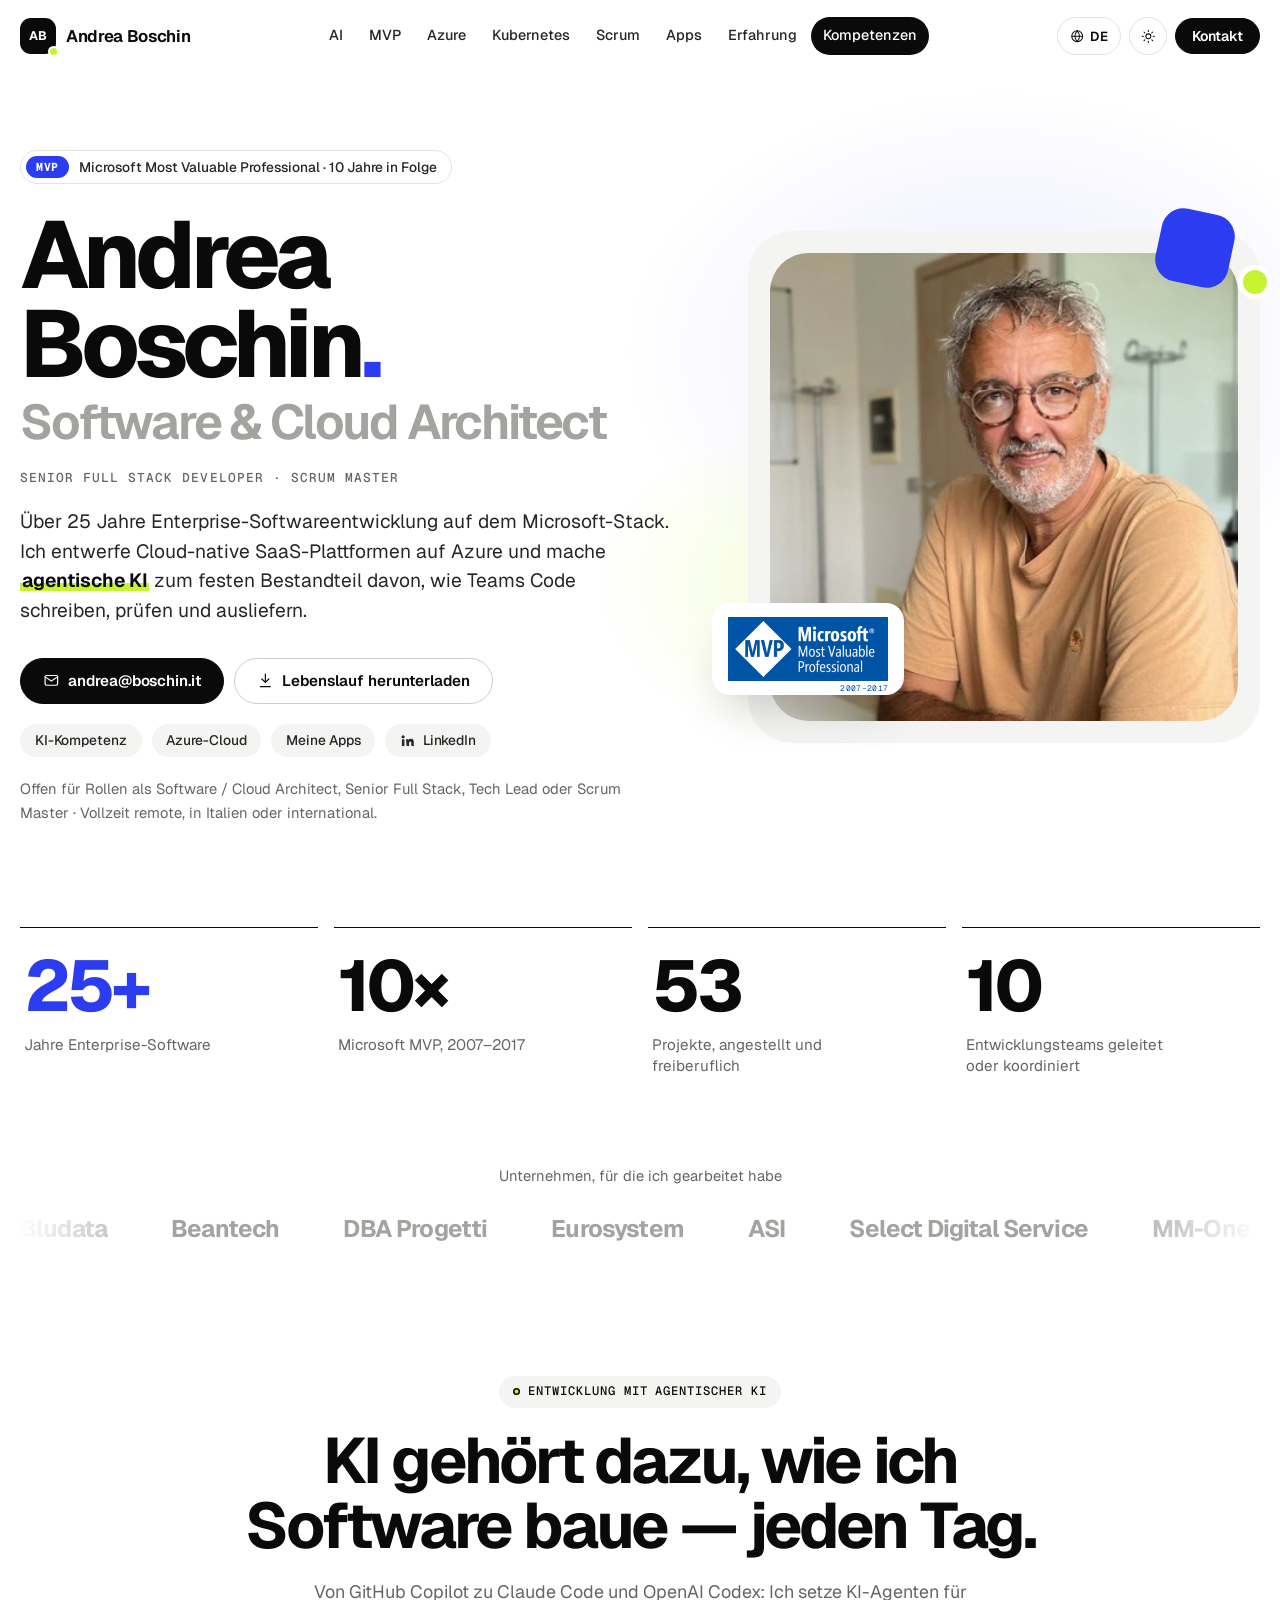
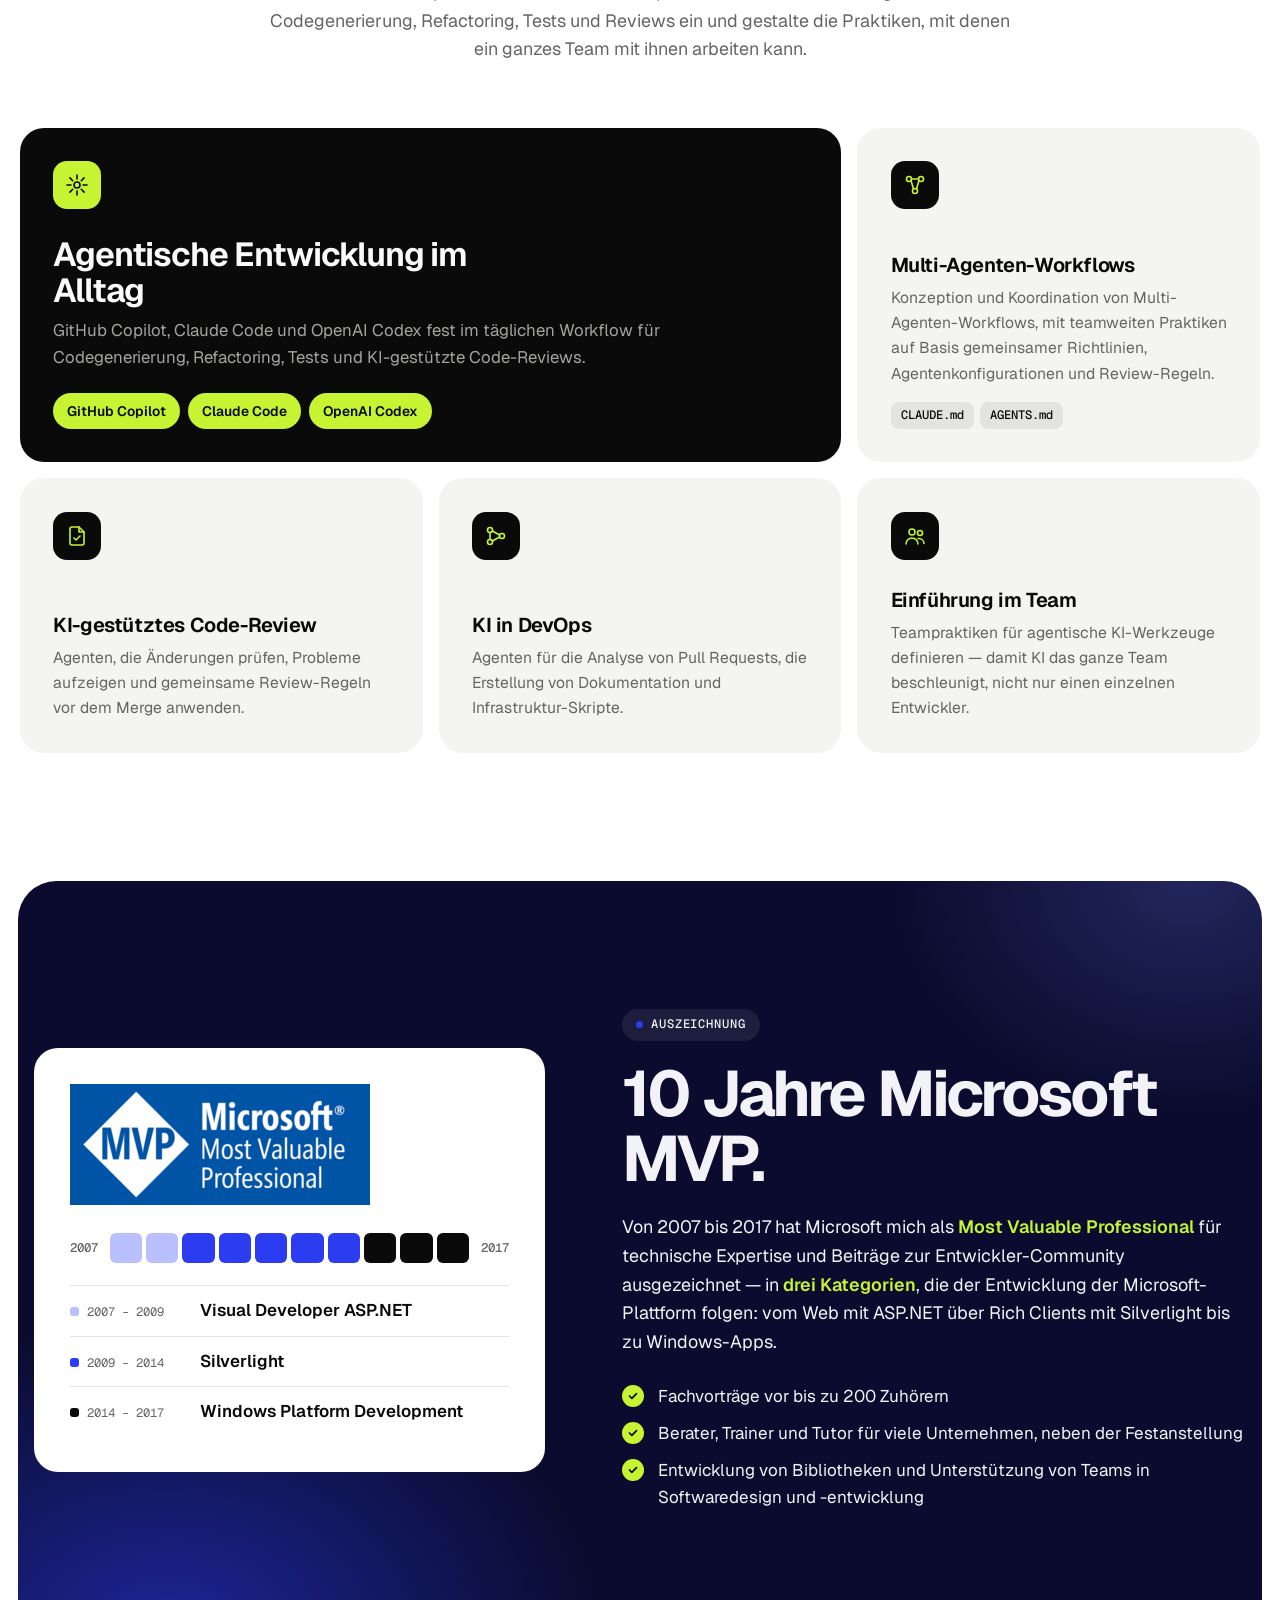
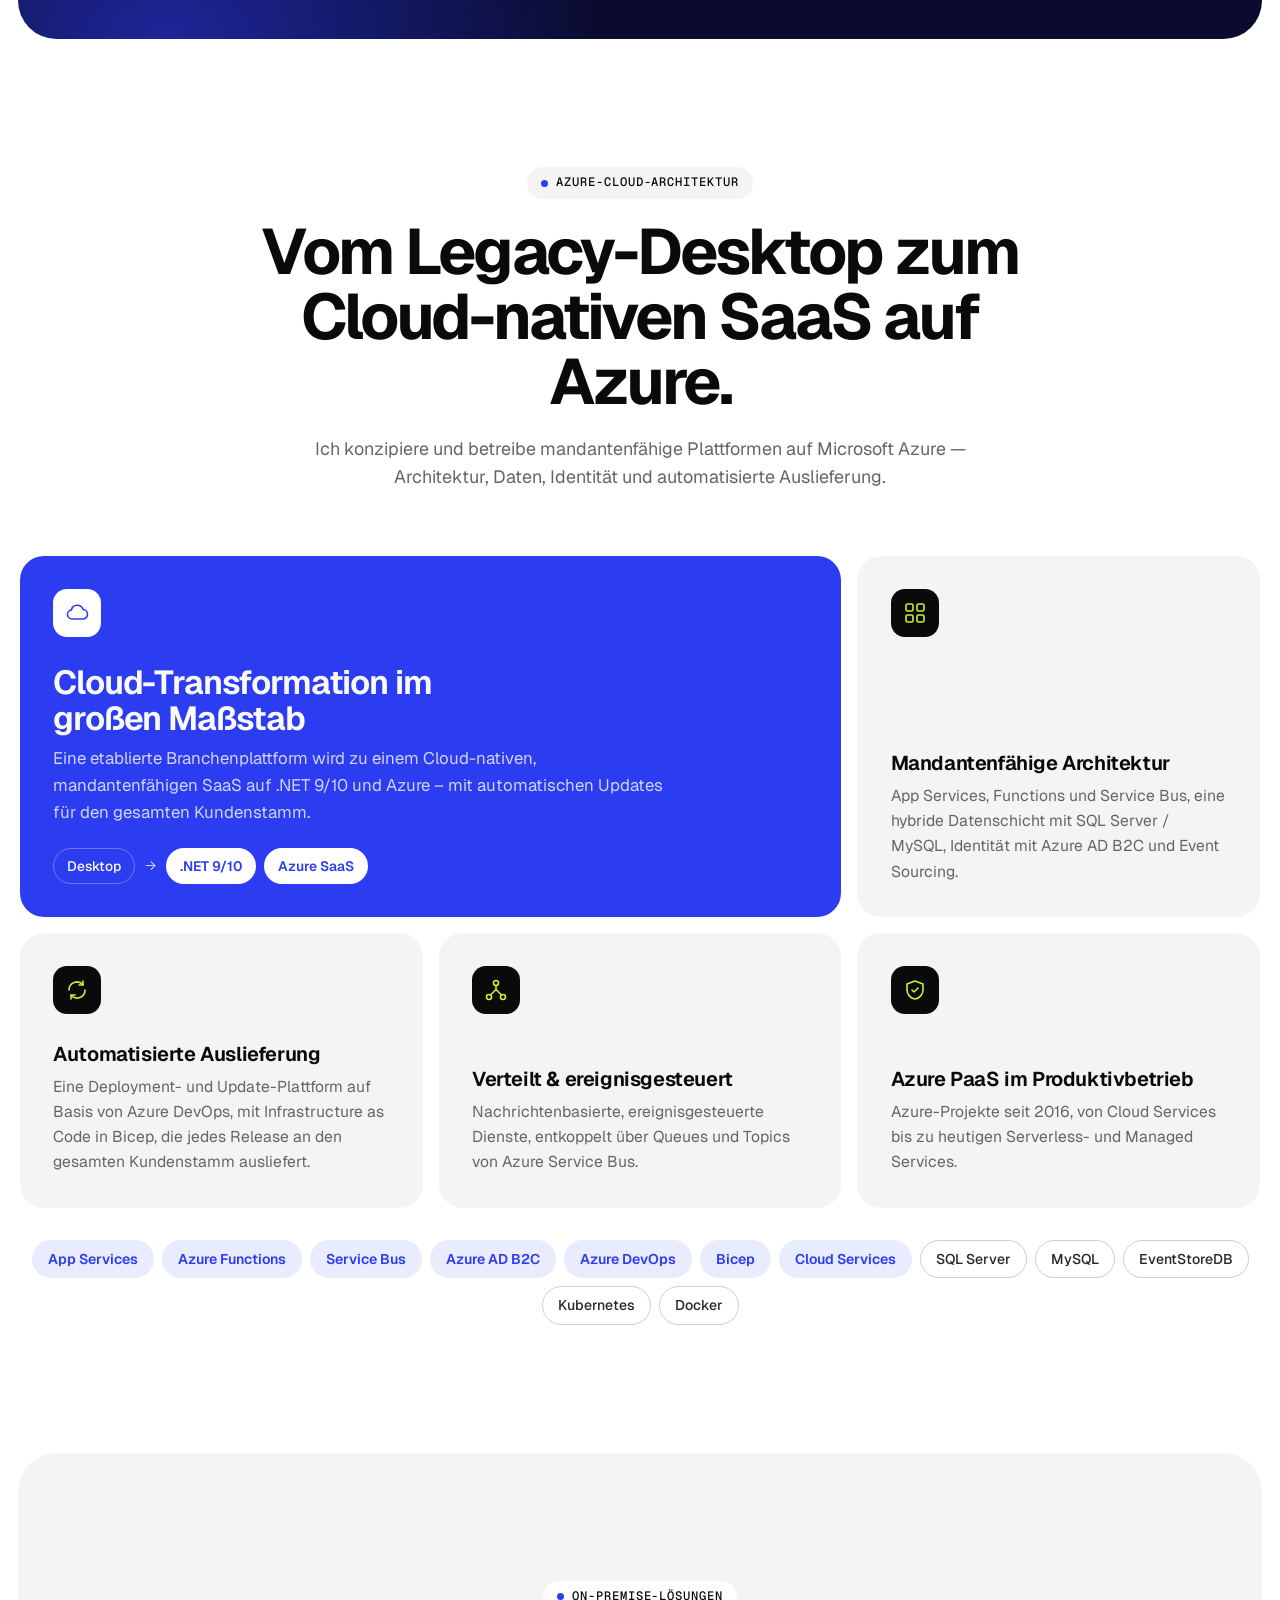
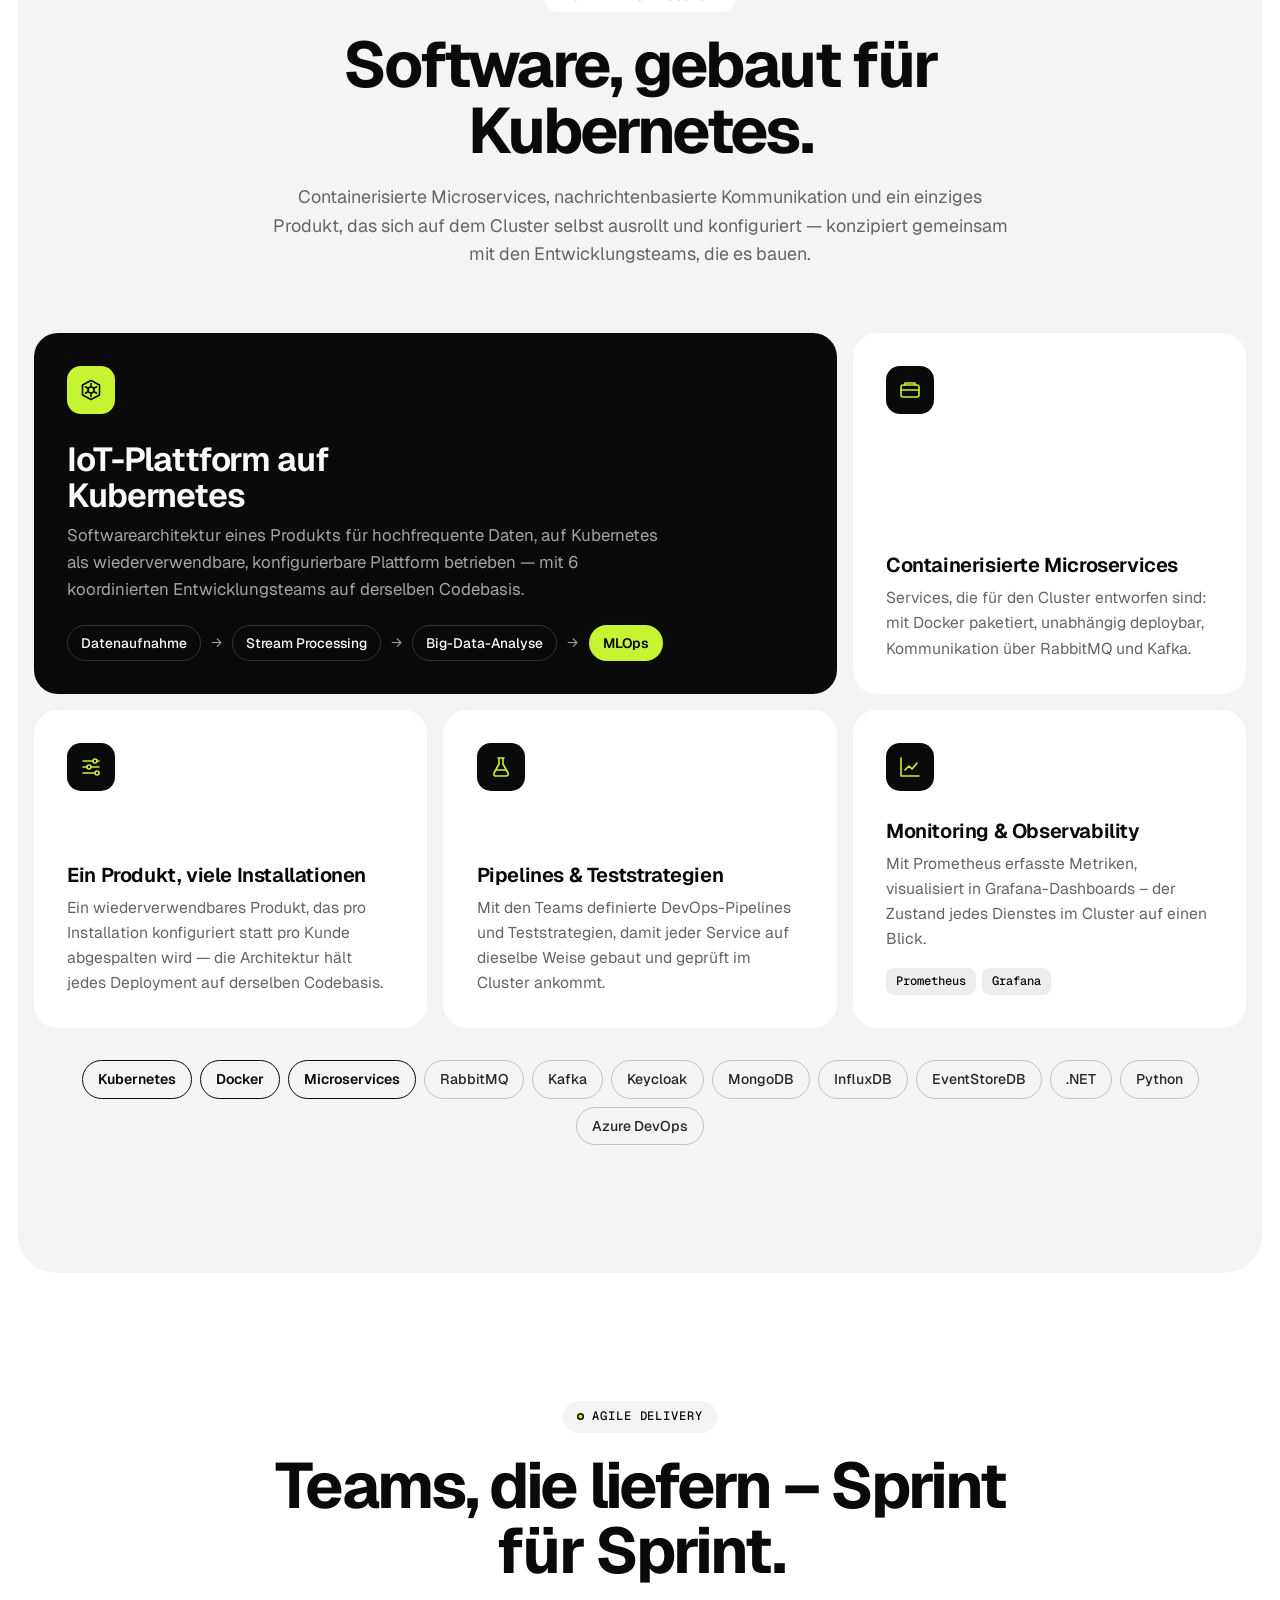
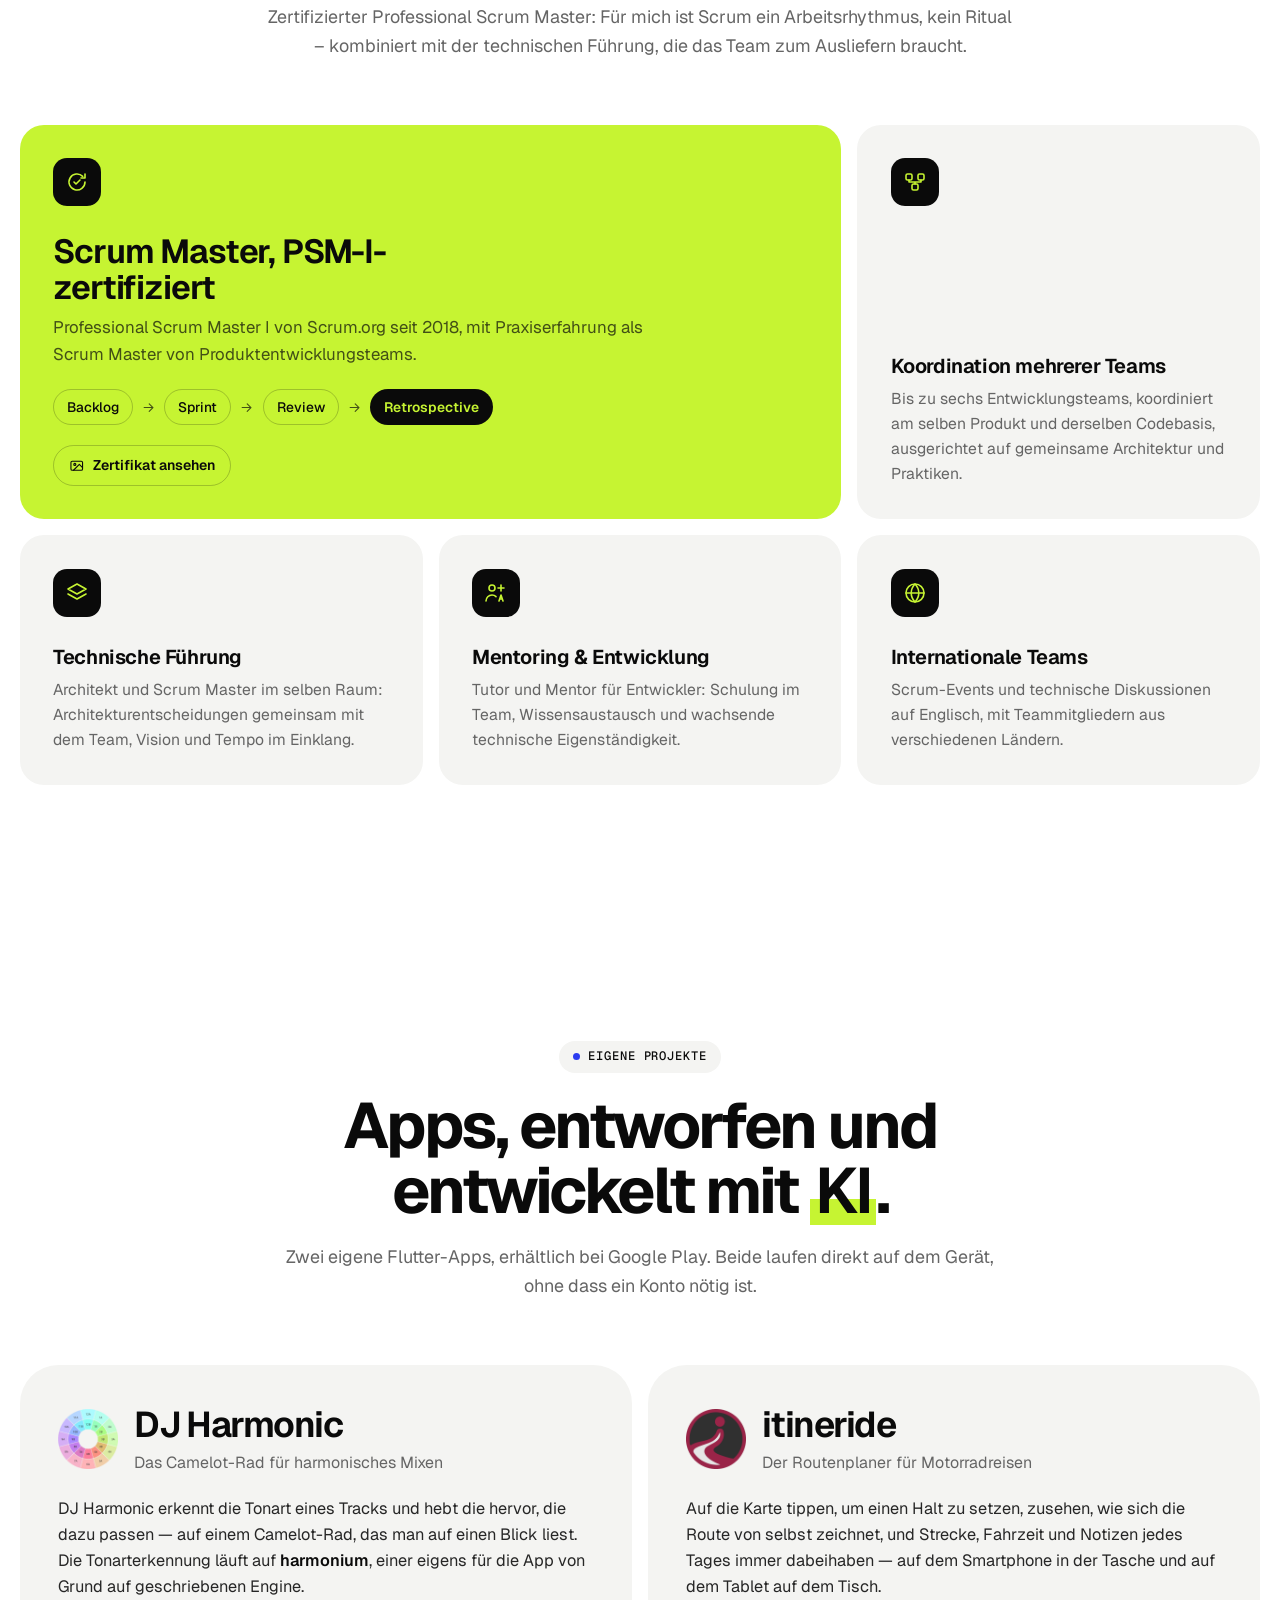
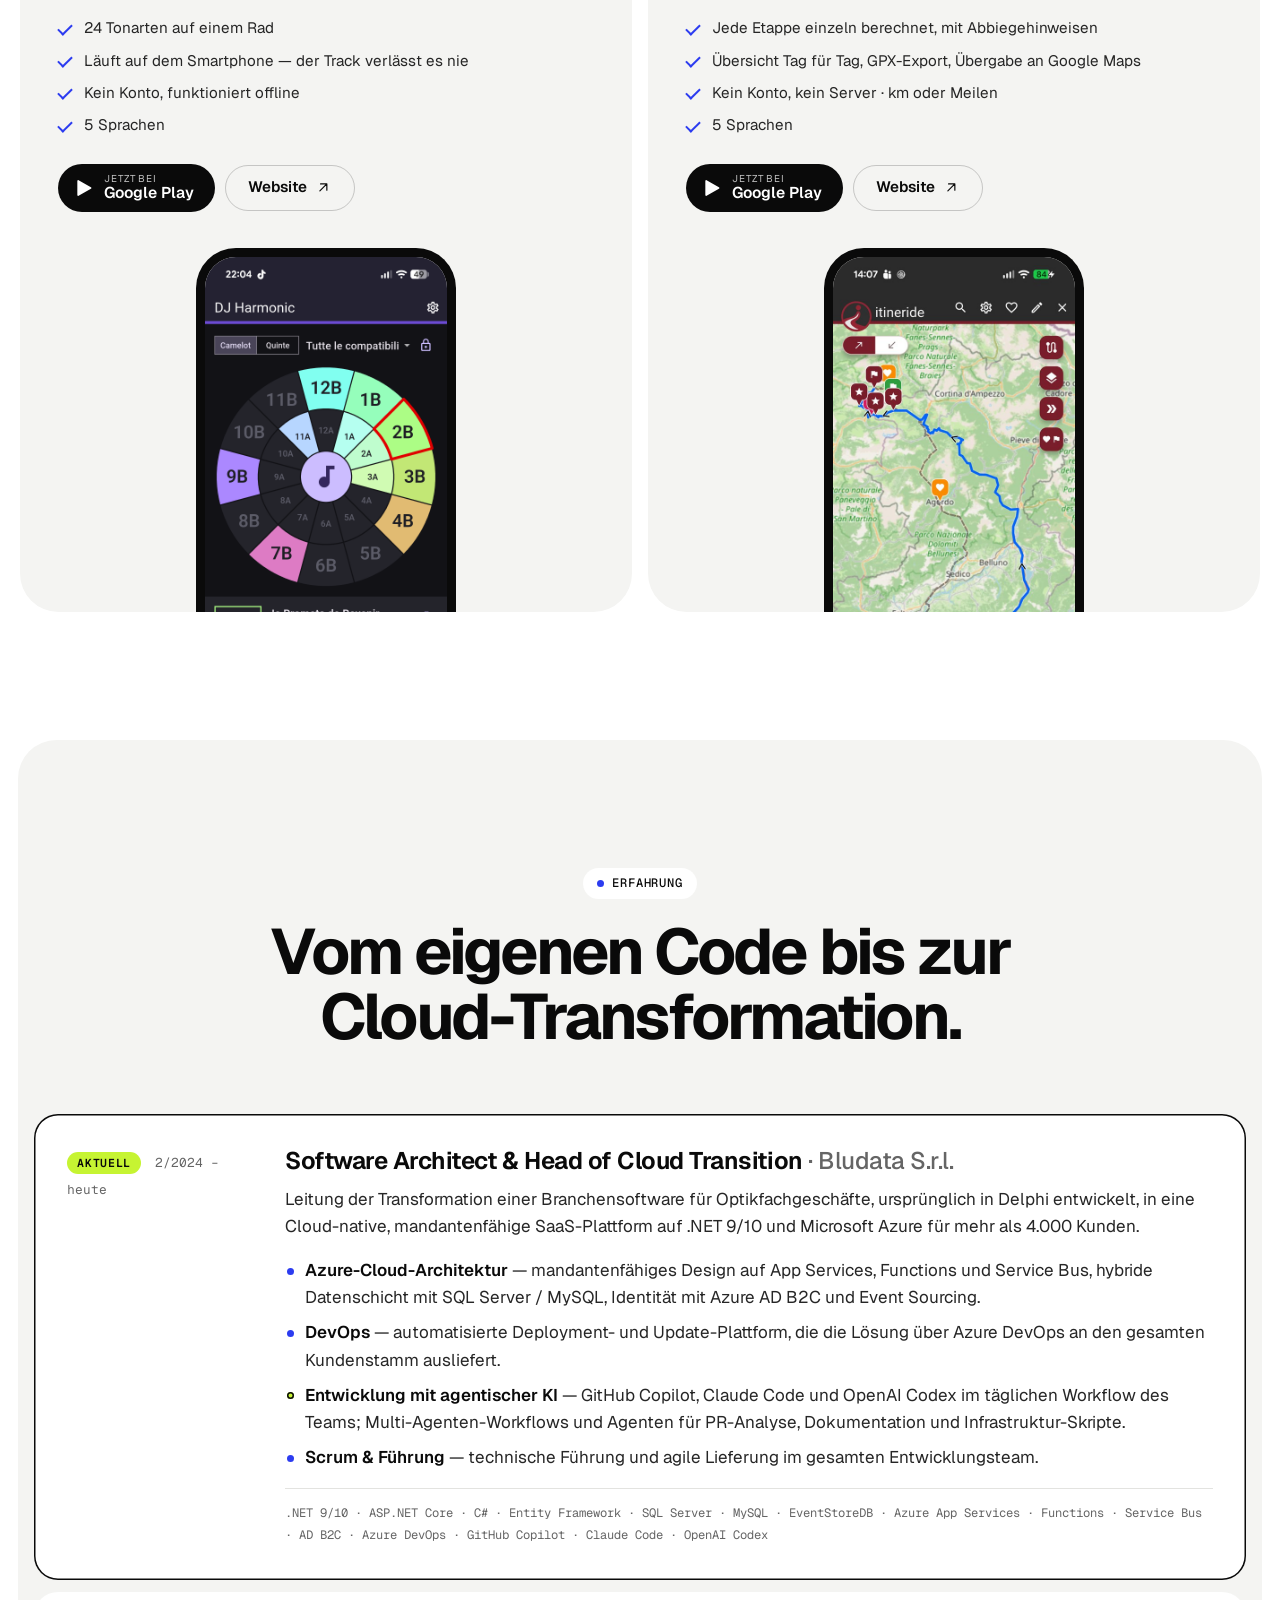
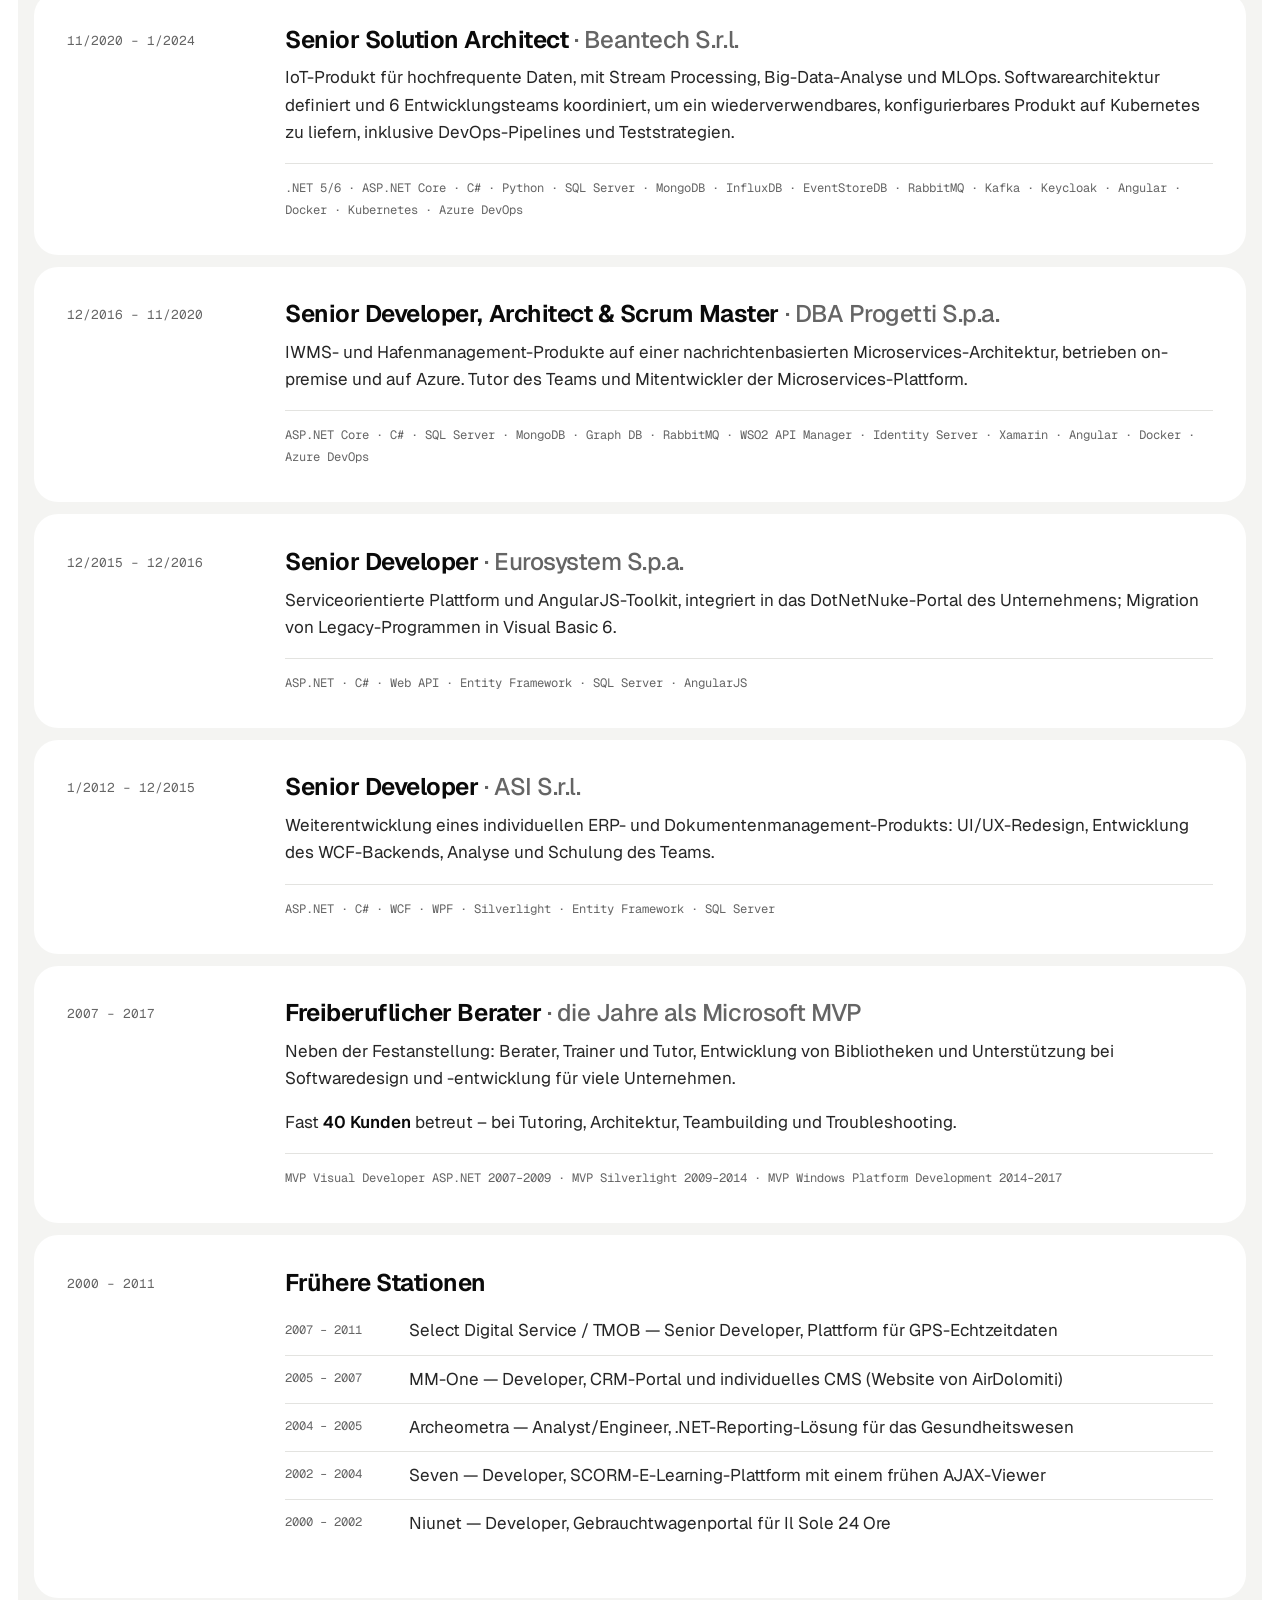
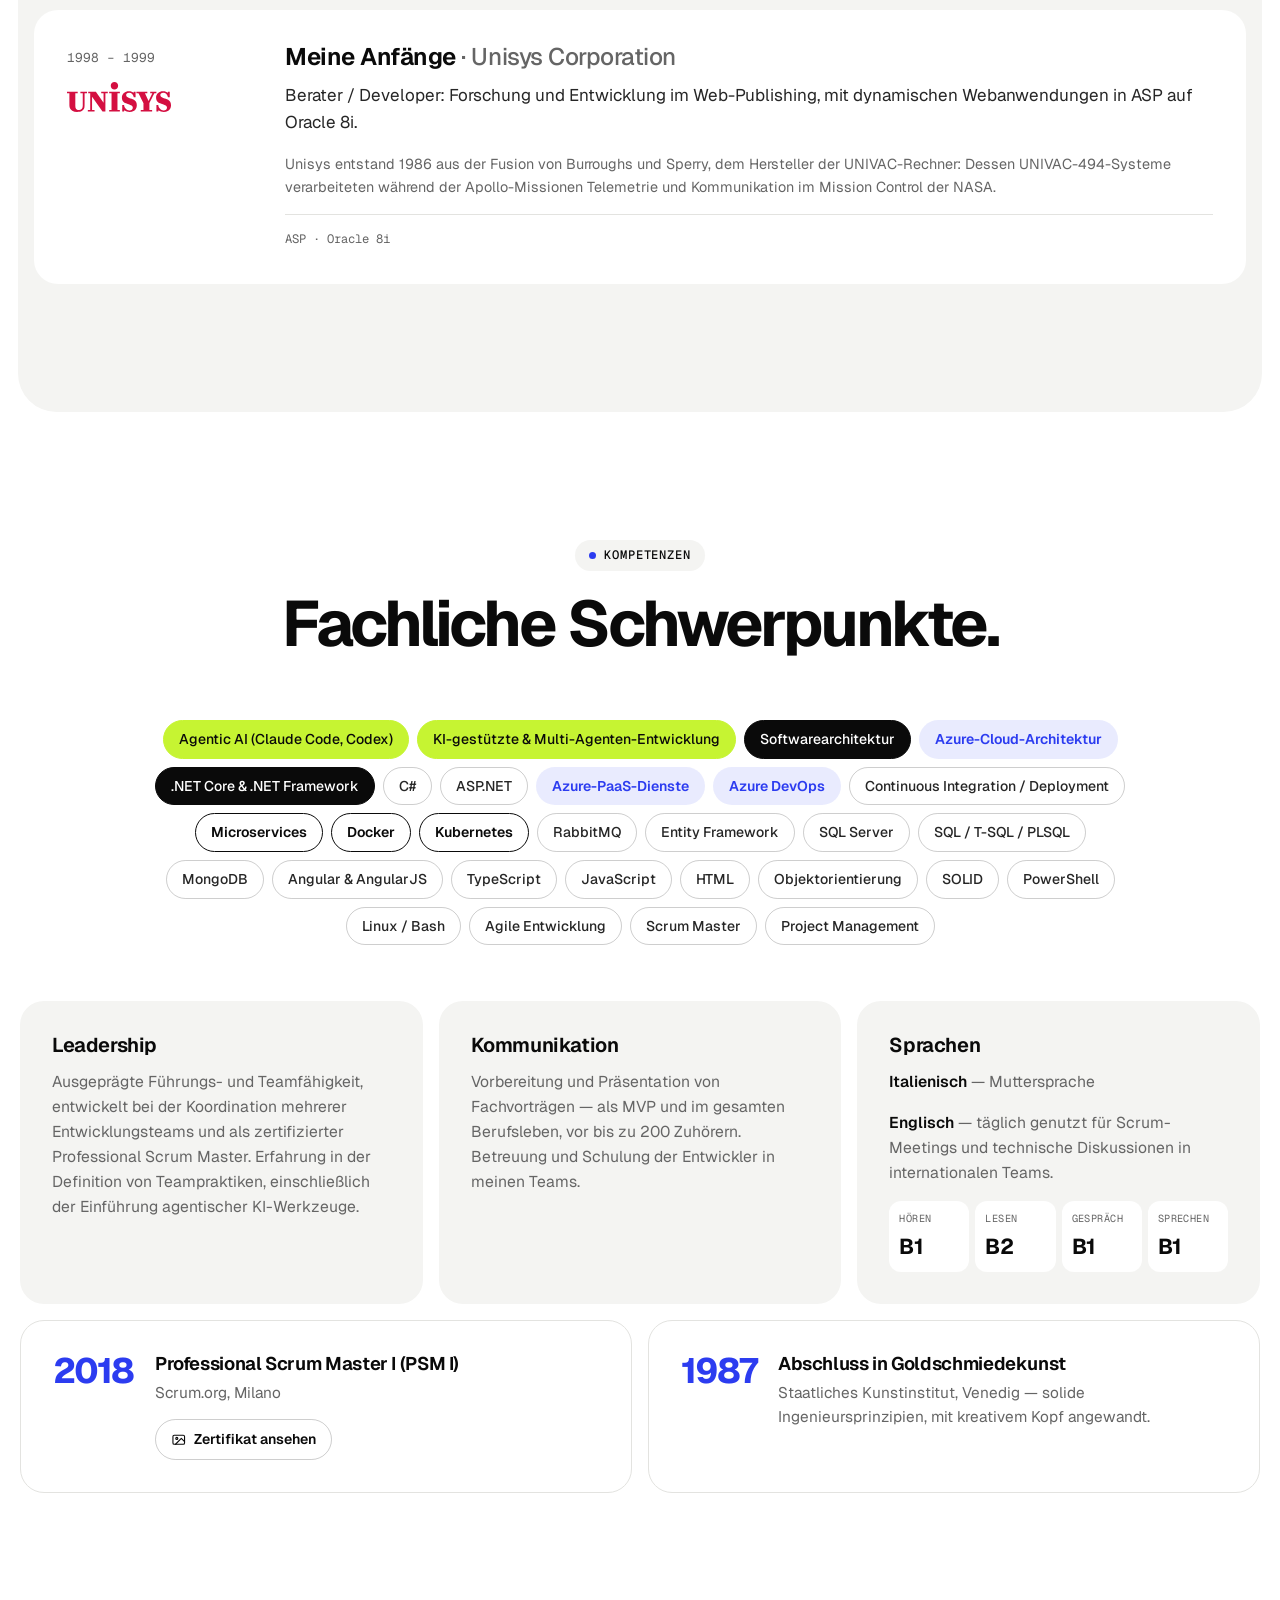
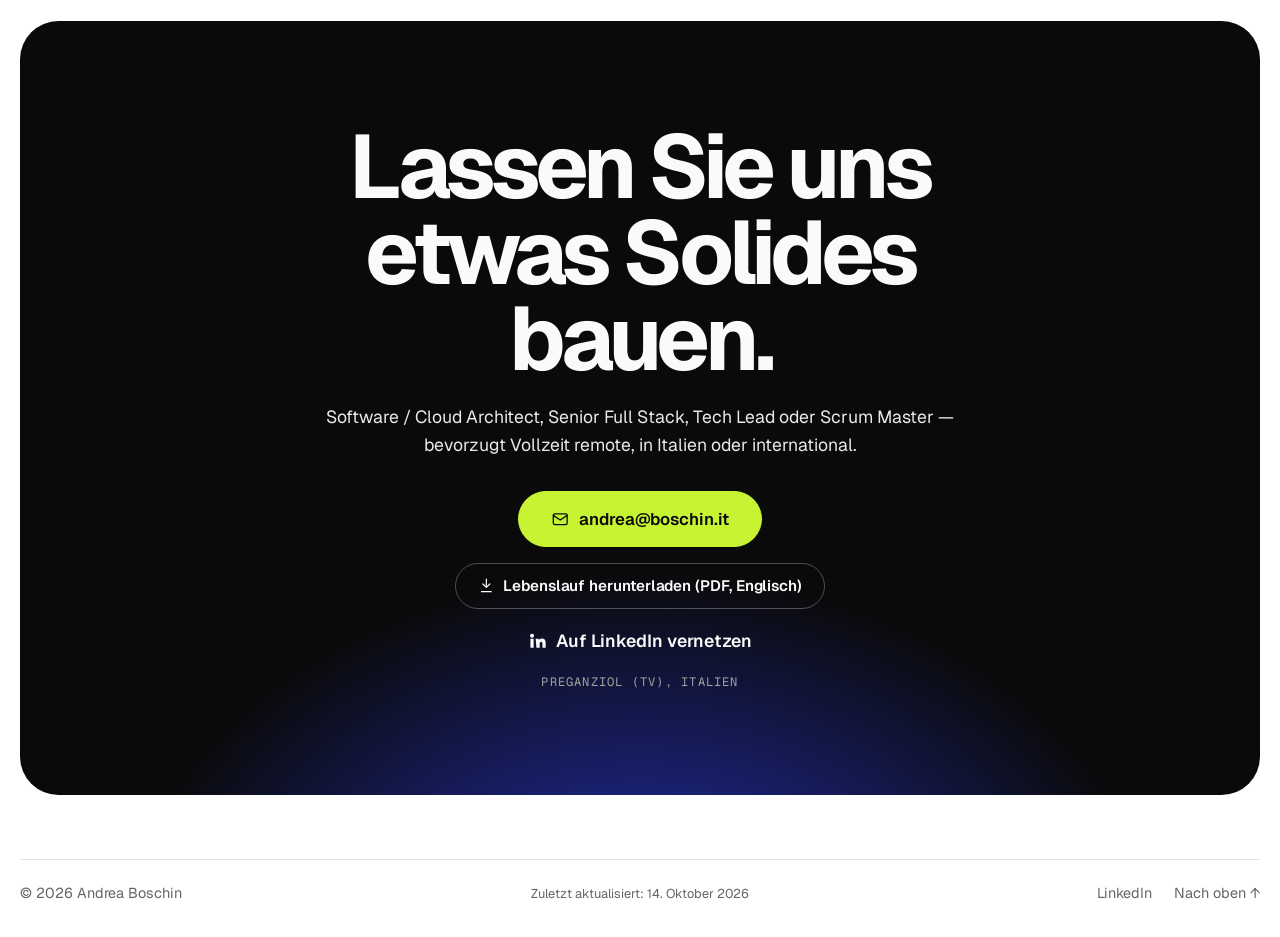
==== commit 41e1a8ff: "Add Unisys roots entry, MVP years and automatic last-updated date =========== - Show the 2007–2017 M" ====
--- a/wwwroot/de.html
+++ b/wwwroot/de.html
@@ -8,15 +8,65 @@
   <meta name="theme-color" content="#ffffff">
   <meta property="og:title" content="Andrea Boschin — Software & Cloud Architect">
   <meta property="og:description" content="Über 25 Jahre Enterprise-Software. Microsoft MVP 2007–2017. Entwicklung mit agentischer KI und Cloud-Architektur auf Azure.">
-  <meta property="og:image" content="assets/andrea-boschin.jpg">
+  <meta name="author" content="Andrea Boschin">
+  <meta property="og:type" content="profile">
+  <meta property="og:site_name" content="Andrea Boschin">
+  <meta property="og:image" content="https://www.boschin.it/assets/andrea-boschin.jpg">
+  <meta property="og:image:width" content="400">
+  <meta property="og:image:height" content="400">
+  <meta property="og:image:alt" content="Andrea Boschin">
+  <meta property="profile:first_name" content="Andrea">
+  <meta property="profile:last_name" content="Boschin">
+  <meta name="twitter:card" content="summary">
   <link rel="me" href="https://www.linkedin.com/in/boschin/">
+  <script type="application/ld+json">
+    {
+      "@context": "https://schema.org",
+      "@type": "Person",
+      "@id": "https://www.boschin.it/#person",
+      "name": "Andrea Boschin",
+      "givenName": "Andrea",
+      "familyName": "Boschin",
+      "url": "https://www.boschin.it/",
+      "image": "https://www.boschin.it/assets/andrea-boschin.jpg",
+      "jobTitle": "Software & Cloud Architect",
+      "nationality": { "@type": "Country", "name": "Italy" },
+      "sameAs": ["https://www.linkedin.com/in/boschin/"],
+      "award": "Microsoft Most Valuable Professional (MVP), 2007–2017",
+      "hasCredential": {
+        "@type": "EducationalOccupationalCredential",
+        "name": "Professional Scrum Master I (PSM I)",
+        "credentialCategory": "certification",
+        "recognizedBy": { "@type": "Organization", "name": "Scrum.org", "url": "https://www.scrum.org/" },
+        "dateCreated": "2018-11-06"
+      },
+      "knowsAbout": [
+        "Software architecture",
+        "Cloud architecture",
+        "Microsoft Azure",
+        "Kubernetes",
+        "Agentic AI engineering",
+        "Full stack development",
+        "Scrum"
+      ]
+    }
+  </script>
+  <!-- i18n:seo (written by tools/build_i18n.py for each language: do not edit by hand) -->
+  <link rel="canonical" href="https://www.boschin.it/de.html">
+  <link rel="alternate" hreflang="en" href="https://www.boschin.it/">
+  <link rel="alternate" hreflang="it" href="https://www.boschin.it/it.html">
+  <link rel="alternate" hreflang="es" href="https://www.boschin.it/es.html">
+  <link rel="alternate" hreflang="de" href="https://www.boschin.it/de.html">
+  <link rel="alternate" hreflang="fr" href="https://www.boschin.it/fr.html">
+  <link rel="alternate" hreflang="x-default" href="https://www.boschin.it/">
+  <meta property="og:url" content="https://www.boschin.it/de.html">
   <meta property="og:locale" content="de_DE">
-  <link rel="alternate" hreflang="en" href="index.html">
-  <link rel="alternate" hreflang="it" href="it.html">
-  <link rel="alternate" hreflang="es" href="es.html">
-  <link rel="alternate" hreflang="de" href="de.html">
-  <link rel="alternate" hreflang="fr" href="fr.html">
-  <link rel="alternate" hreflang="x-default" href="index.html">
+  <meta property="og:locale:alternate" content="en_GB">
+  <meta property="og:locale:alternate" content="it_IT">
+  <meta property="og:locale:alternate" content="es_ES">
+  <meta property="og:locale:alternate" content="fr_FR">
+  <script type="application/ld+json">{"@context": "https://schema.org", "@type": "ProfilePage", "@id": "https://www.boschin.it/de.html#page", "url": "https://www.boschin.it/de.html", "inLanguage": "de", "dateModified": "2026-10-14", "mainEntity": {"@id": "https://www.boschin.it/#person"}}</script>
+  <!-- /i18n:seo -->
   <link rel="icon" href="data:image/svg+xml,%3Csvg xmlns='http://www.w3.org/2000/svg' viewBox='0 0 64 64'%3E%3Crect width='64' height='64' rx='16' fill='%230a0a0a'/%3E%3Ctext x='28' y='46' font-family='Arial,Helvetica,sans-serif' font-weight='700' font-size='38' fill='%23ffffff' text-anchor='middle'%3EB%3C/text%3E%3Ccircle cx='47' cy='42' r='5' fill='%23c6f432'/%3E%3C/svg%3E">
   <link rel="preconnect" href="https://fonts.googleapis.com">
   <link rel="preconnect" href="https://fonts.gstatic.com" crossorigin>
@@ -110,6 +160,7 @@
             <img src="assets/andrea-boschin.jpg" alt="Porträt von Andrea Boschin" width="400" height="400">
             <a class="portrait-card portrait-card--mvp" href="#mvp" aria-label="Microsoft MVP 2007–2017 — zum Abschnitt über die Auszeichnung">
               <img src="assets/mvp-logo.png" alt="" width="300" height="121">
+              <span class="portrait-card-years" aria-hidden="true">2007–2017</span>
             </a>
           </div>
         </div>
@@ -312,7 +363,7 @@
     <section class="section section-k8s" id="kubernetes">
       <div class="wrap">
         <header class="section-head reveal">
-          <p class="eyebrow eyebrow-k8s">Cloud-native Entwicklung</p>
+          <p class="eyebrow eyebrow-k8s">On-Premise-Lösungen</p>
           <h2>Software, gebaut für Kubernetes.</h2>
           <p class="section-lead">Containerisierte Microservices, nachrichtenbasierte Kommunikation und ein einziges Produkt, das sich auf dem Cluster selbst ausrollt und konfiguriert — konzipiert gemeinsam mit den Entwicklungsteams, die es bauen.</p>
         </header>
@@ -369,7 +420,7 @@
           </article>
         </div>
 
-        <ul class="chips chips-k8s reveal" aria-label="Cloud-native Stack">
+        <ul class="chips chips-k8s reveal" aria-label="Kubernetes-Stack">
           <li class="chip chip-k8s">Kubernetes</li>
           <li class="chip chip-k8s">Docker</li>
           <li class="chip chip-k8s">Microservices</li>
@@ -591,12 +642,13 @@
             <div class="job-card">
               <h3>Freiberuflicher Berater <span class="at">· die Jahre als Microsoft MVP</span></h3>
               <p>Neben der Festanstellung: Berater, Trainer und Tutor, Entwicklung von Bibliotheken und Unterstützung bei Softwaredesign und -entwicklung für viele Unternehmen.</p>
+              <p>Fast <strong>40 Kunden</strong> betreut – bei Tutoring, Architektur, Teambuilding und Troubleshooting.</p>
               <p class="tech">MVP Visual Developer ASP.NET 2007–2009 · MVP Silverlight 2009–2014 · MVP Windows Platform Development 2014–2017</p>
             </div>
           </li>
 
           <li class="job reveal">
-            <div class="job-when">1998 – 2011</div>
+            <div class="job-when">2000 – 2011</div>
             <div class="job-card">
               <h3>Frühere Stationen</h3>
               <ul class="earlier">
@@ -605,8 +657,20 @@
                 <li><span>2004 – 2005</span> Archeometra — Analyst/Engineer, .NET-Reporting-Lösung für das Gesundheitswesen</li>
                 <li><span>2002 – 2004</span> Seven — Developer, SCORM-E-Learning-Plattform mit einem frühen AJAX-Viewer</li>
                 <li><span>2000 – 2002</span> Niunet — Developer, Gebrauchtwagenportal für Il Sole 24 Ore</li>
-                <li><span>1998 – 1999</span> Unisys — Berater/Developer, F&amp;E im Web-Publishing (ASP, Oracle 8i)</li>
               </ul>
+            </div>
+          </li>
+
+          <li class="job job--unisys reveal">
+            <div class="job-when">
+              1998 – 1999
+              <img class="job-logo" src="assets/Unisys_logo.svg" alt="Unisys" width="1024" height="289" loading="lazy">
+            </div>
+            <div class="job-card">
+              <h3>Meine Anfänge <span class="at">· Unisys Corporation</span></h3>
+              <p>Berater / Developer: Forschung und Entwicklung im Web-Publishing, mit dynamischen Webanwendungen in ASP auf Oracle 8i.</p>
+              <p class="job-note">Unisys entstand 1986 aus der Fusion von Burroughs und Sperry, dem Hersteller der UNIVAC-Rechner: Dessen UNIVAC-494-Systeme verarbeiteten während der Apollo-Missionen Telemetrie und Kommunikation im Mission Control der NASA.</p>
+              <p class="tech">ASP · Oracle 8i</p>
             </div>
           </li>
         </ol>
@@ -720,6 +784,7 @@
   <footer class="footer">
     <div class="wrap footer-inner">
       <span>&copy; <span id="year">2026</span> Andrea Boschin</span>
+      <span class="footer-updated">Zuletzt aktualisiert: <time datetime="2026-10-14">14. Oktober 2026</time></span>
       <span class="footer-links"><a href="https://www.linkedin.com/in/boschin/" target="_blank" rel="me noopener">LinkedIn</a> <a href="#top">Nach oben ↑</a></span>
     </div>
   </footer>
--- a/wwwroot/assets/site.css
+++ b/wwwroot/assets/site.css
@@ -282,6 +282,13 @@
   transition: transform .25s ease;
 }
 .portrait-card img { width: 100%; }
+/* The award years, small in the white margin under the logo. The card stays
+   white in dark mode too, hence a fixed colour rather than a theme token. */
+.portrait-card-years {
+  position: absolute; right: 16px; bottom: 3px;
+  font-family: var(--mono); font-size: .5rem; line-height: 1; letter-spacing: .04em;
+  color: #0054a6;
+}
 a.portrait-card:hover { transform: translateY(-3px); }
 
 .stats {
@@ -499,6 +506,9 @@
 .job-card li::before { content: ""; position: absolute; left: 2px; top: .62em; width: 7px; height: 7px; border-radius: 50%; background: var(--accent); }
 .job-card li.li-ai::before { background: var(--lime); box-shadow: 0 0 0 1.5px var(--ink) inset; }
 .tech { font-size: .76rem; color: var(--muted); margin: 0 !important; padding-top: 14px; border-top: 1px solid var(--line); line-height: 1.8; }
+/* Company logo under the dates, and a small aside on the company's history. */
+.job-logo { display: block; width: 104px; height: auto; margin-top: 14px; }
+.job-note { font-size: .9rem; color: var(--muted); }
 .earlier { padding: 0 !important; gap: 0 !important; }
 .earlier li { display: grid; grid-template-columns: 110px 1fr; gap: 14px; padding: 10px 0 !important; border-top: 1px solid var(--line); }
 .earlier li:first-child { border-top: 0; }
@@ -573,10 +583,11 @@
 .i-li { fill: currentColor; stroke: none; }
 
 .footer { padding: 0 0 32px; font-size: .9rem; color: var(--muted); }
-.footer-inner { display: flex; justify-content: space-between; gap: 16px; padding-top: 22px; border-top: 1px solid var(--line); }
+.footer-inner { display: flex; justify-content: space-between; align-items: baseline; gap: 16px; padding-top: 22px; border-top: 1px solid var(--line); }
 .footer a { color: var(--muted); }
 .footer a:hover { color: var(--ink); text-decoration: none; }
 .footer-links { display: flex; gap: 22px; }
+.footer-updated { font-size: .8rem; }
 
 /* ---------- Reveal ---------- */
 .js .reveal { opacity: 0; transform: translateY(18px); transition: opacity .7s ease, transform .7s cubic-bezier(.2, .8, .2, 1); }
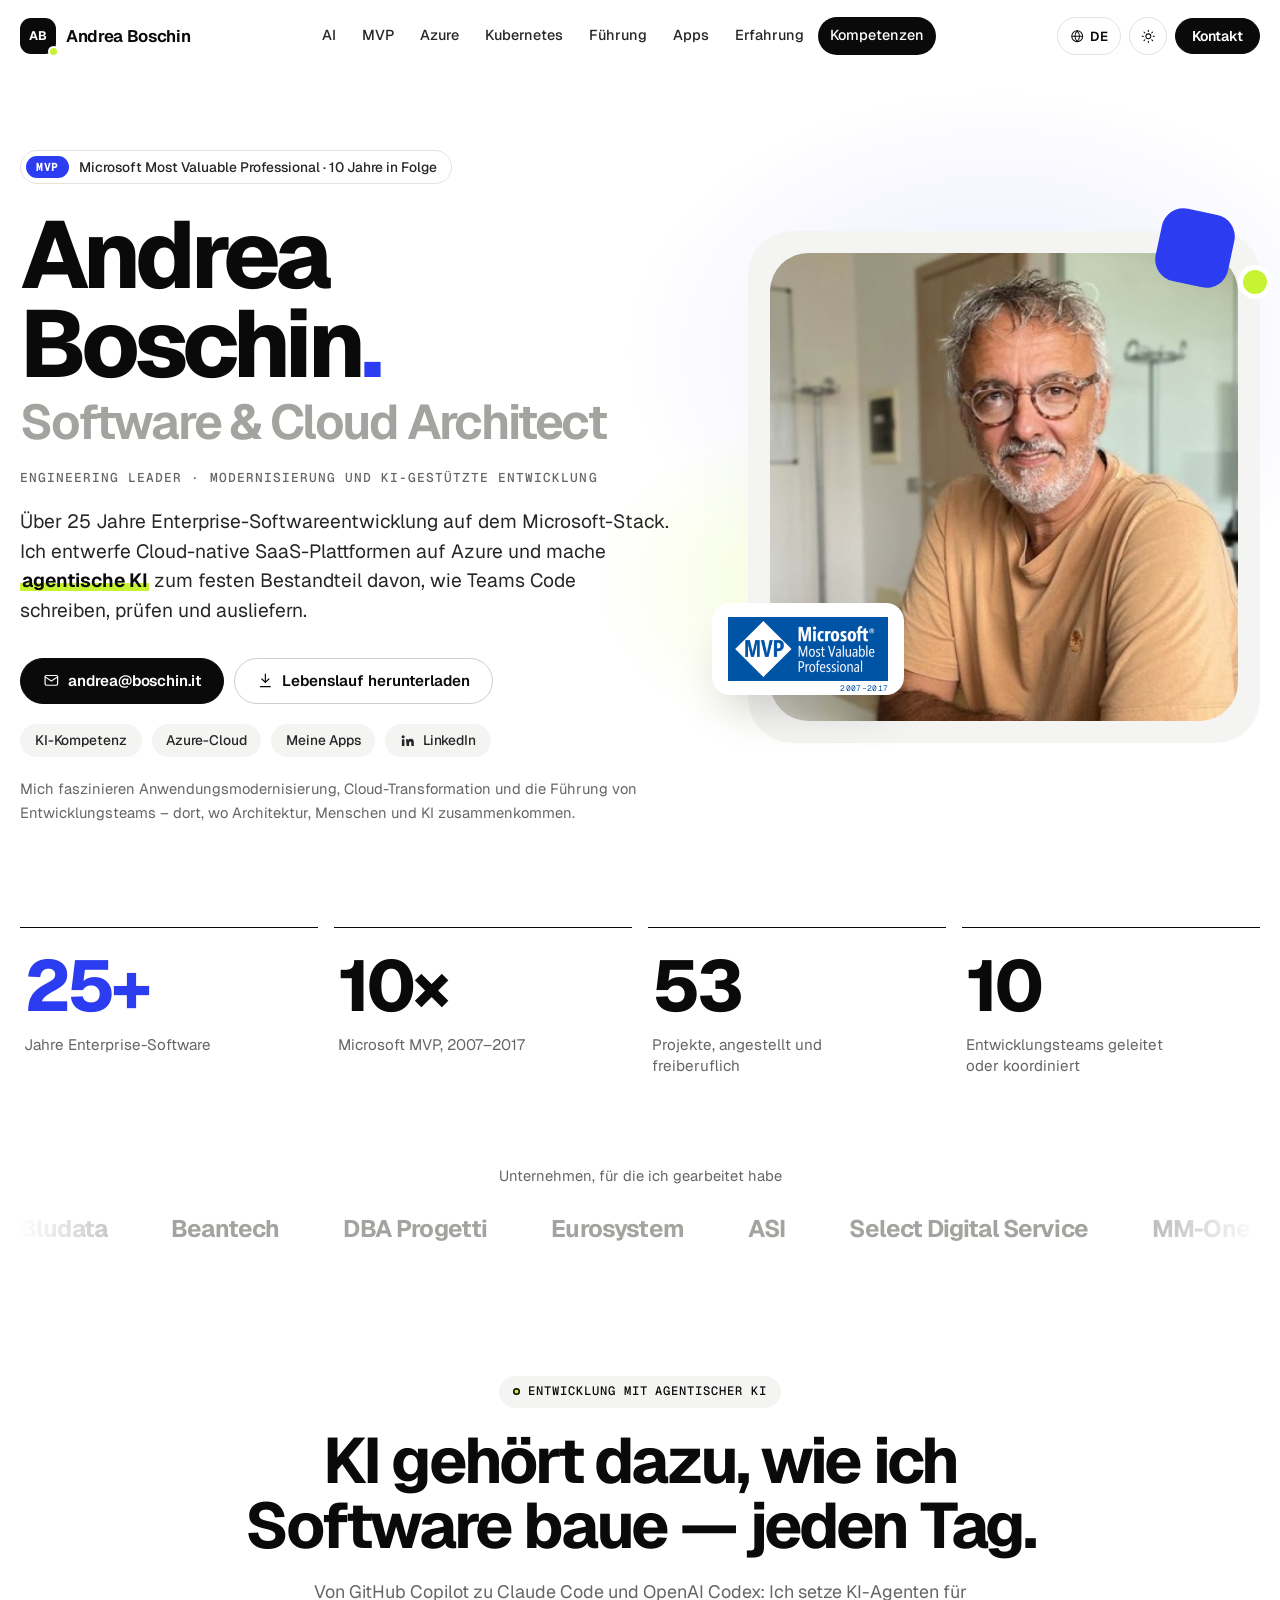
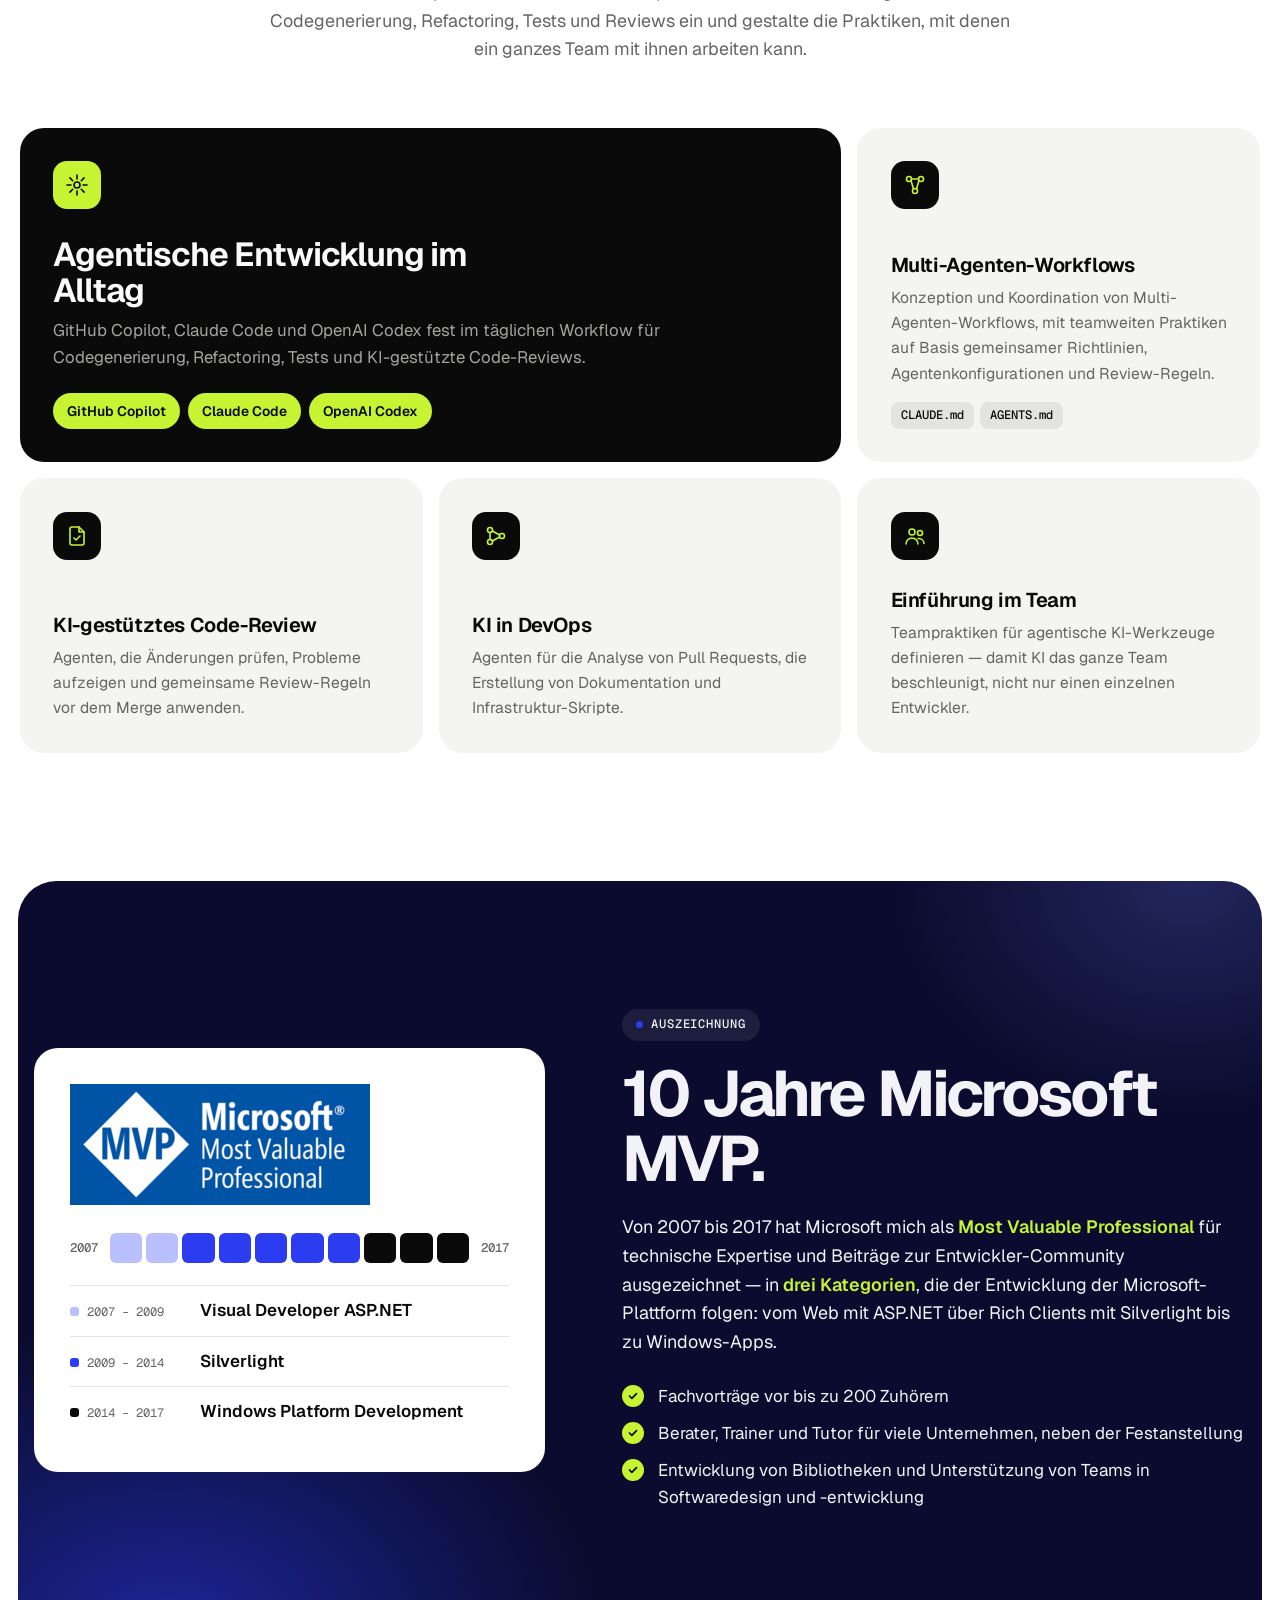
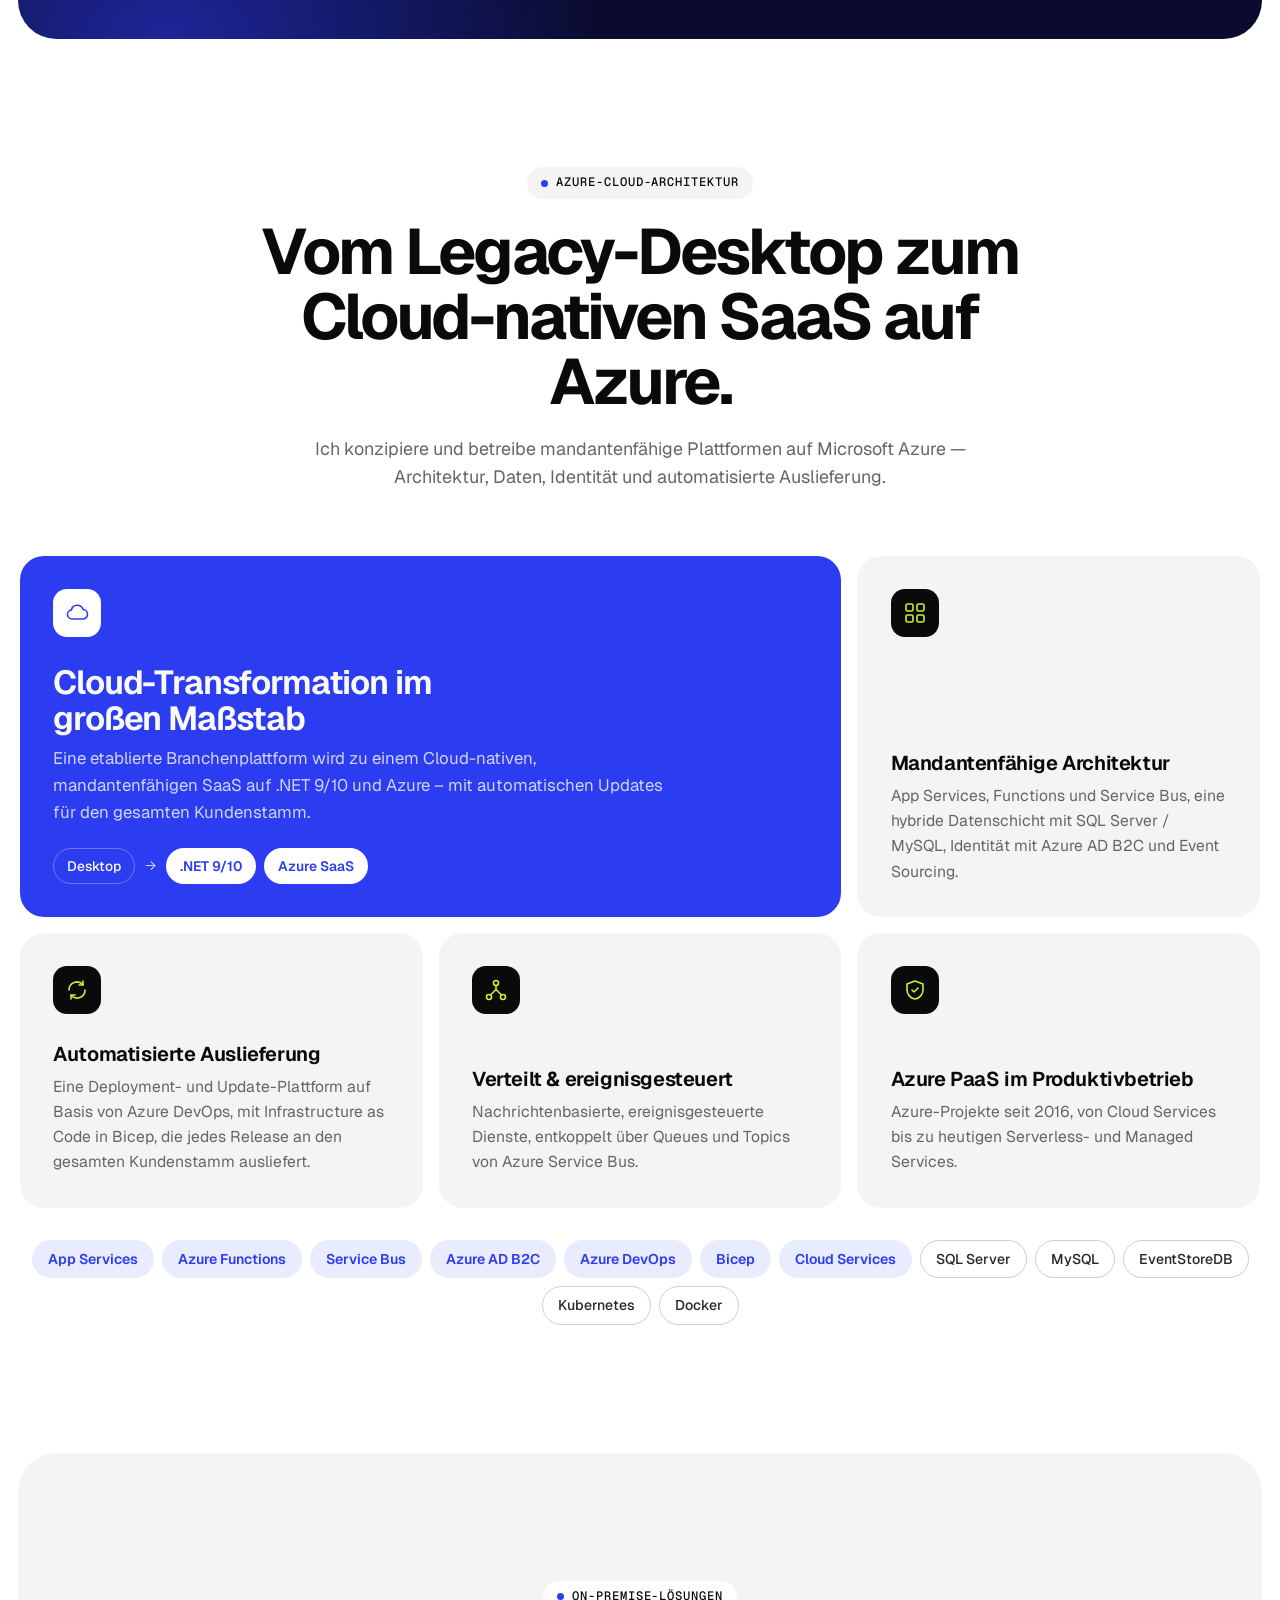
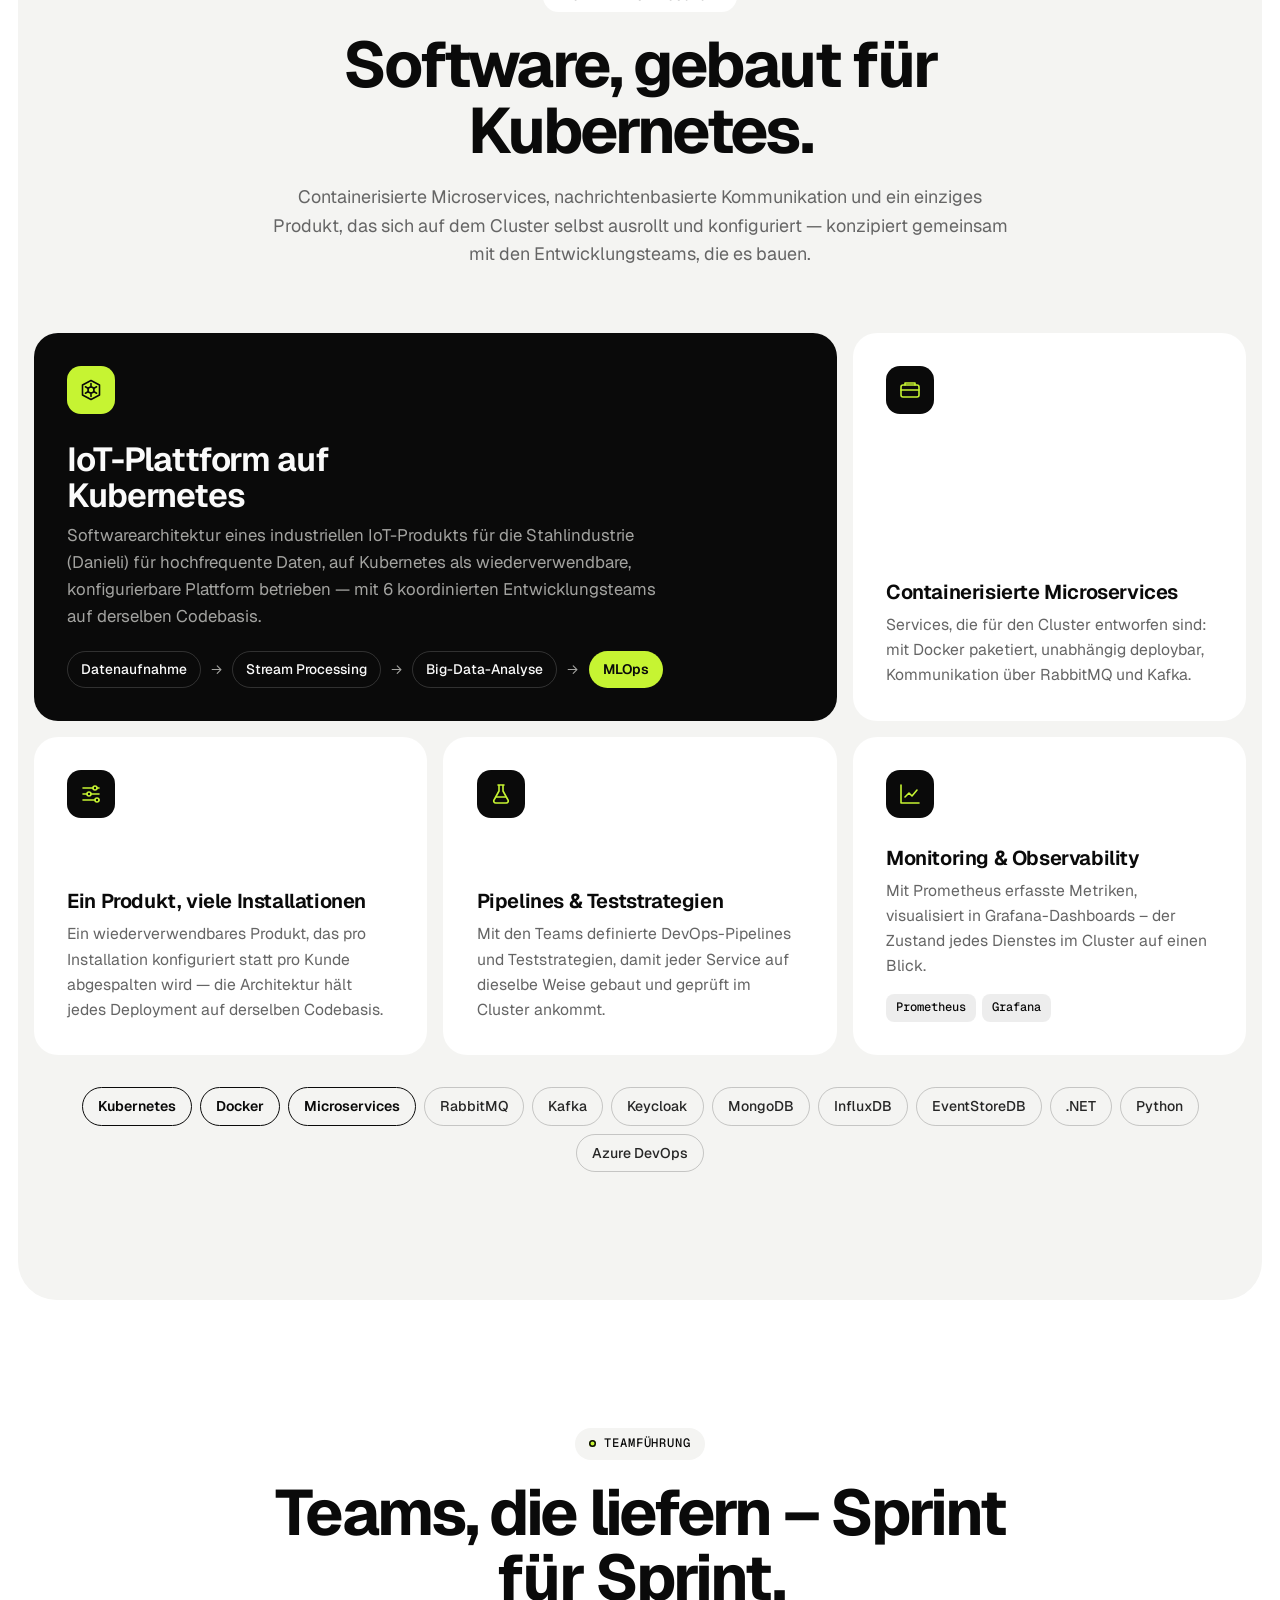
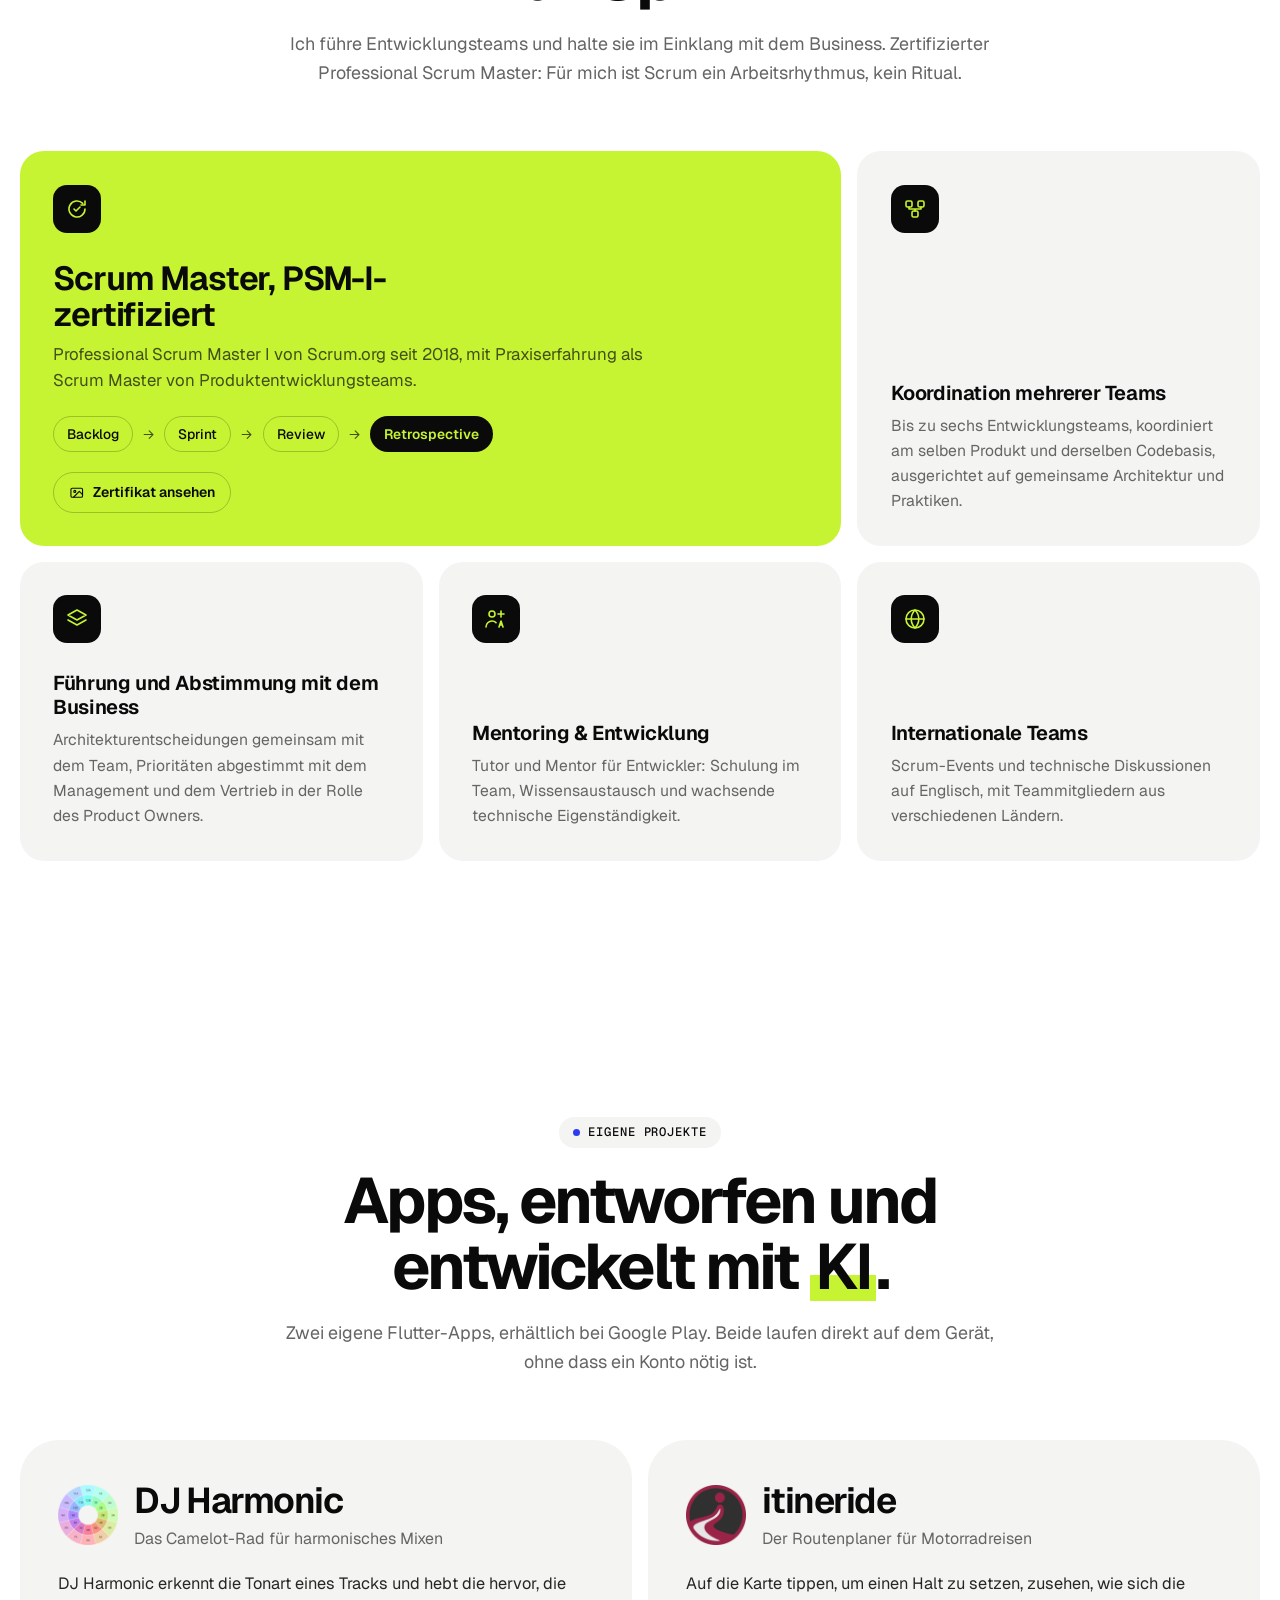
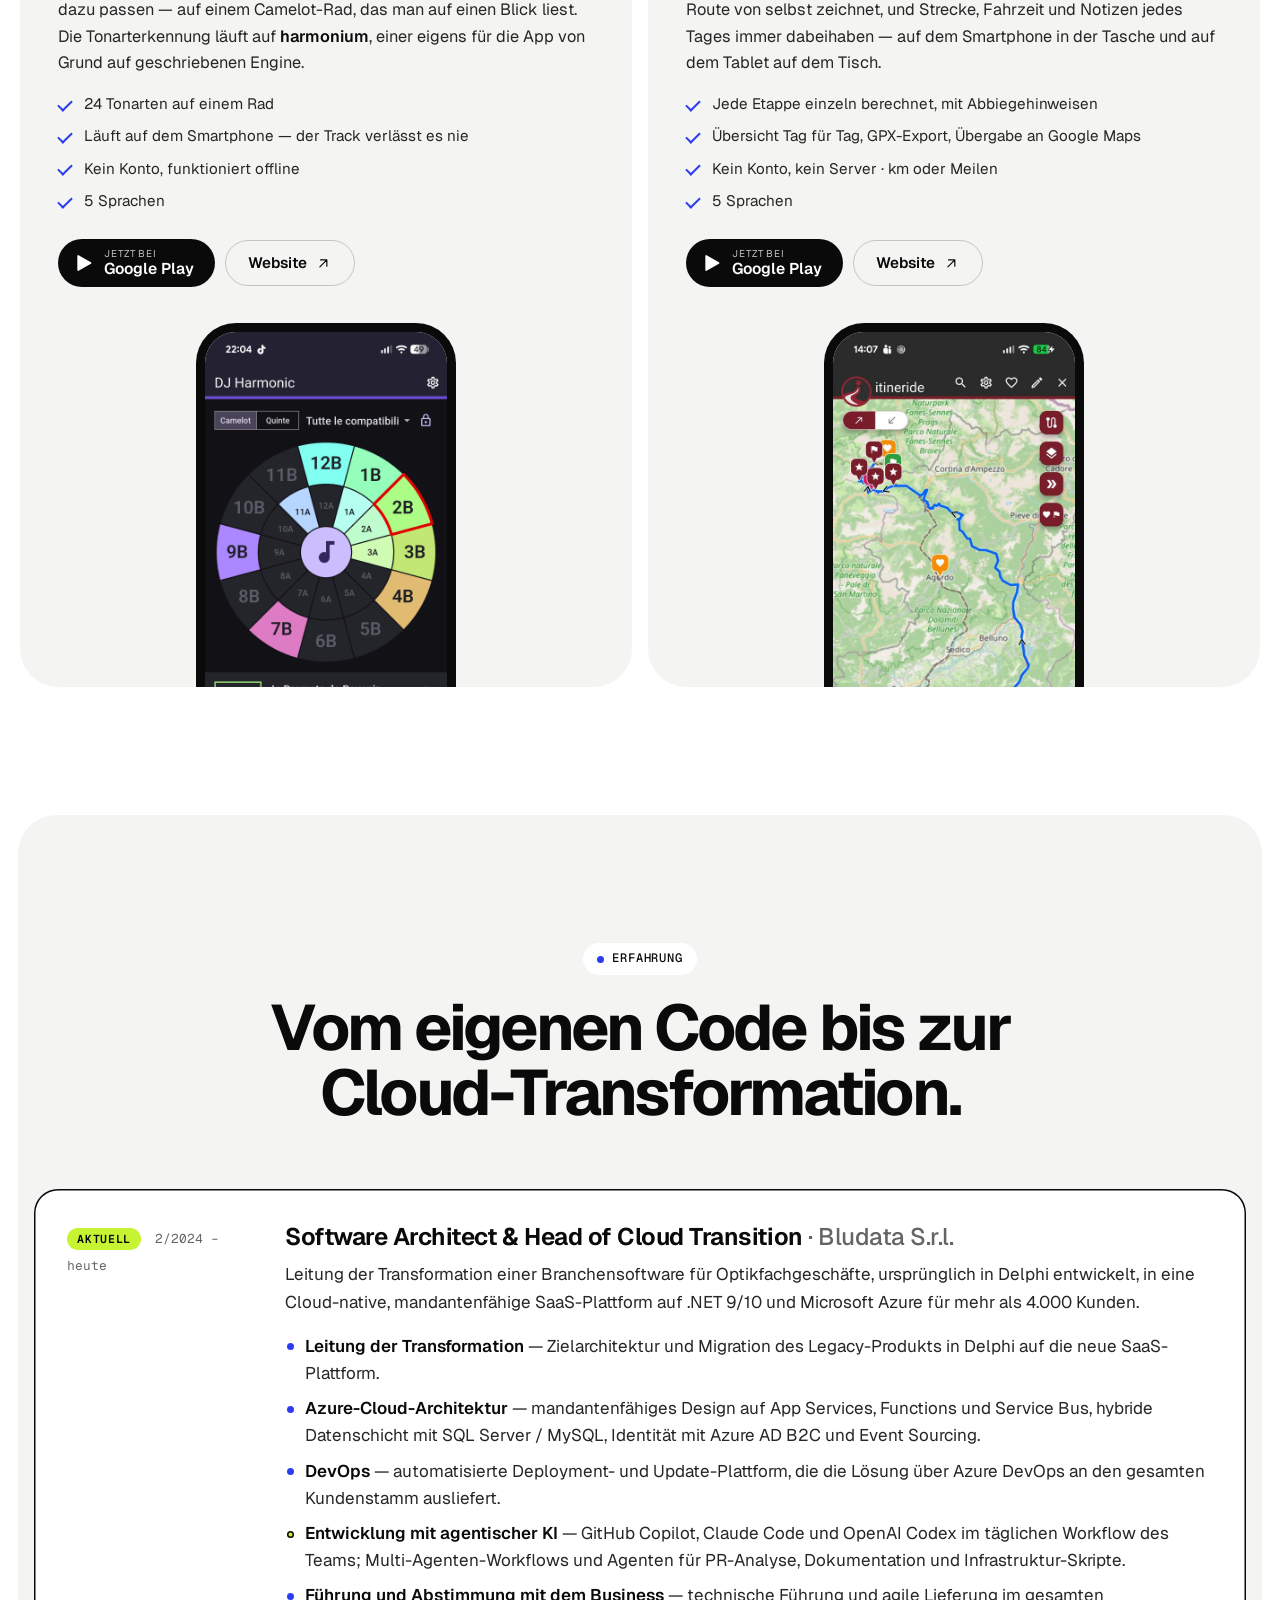
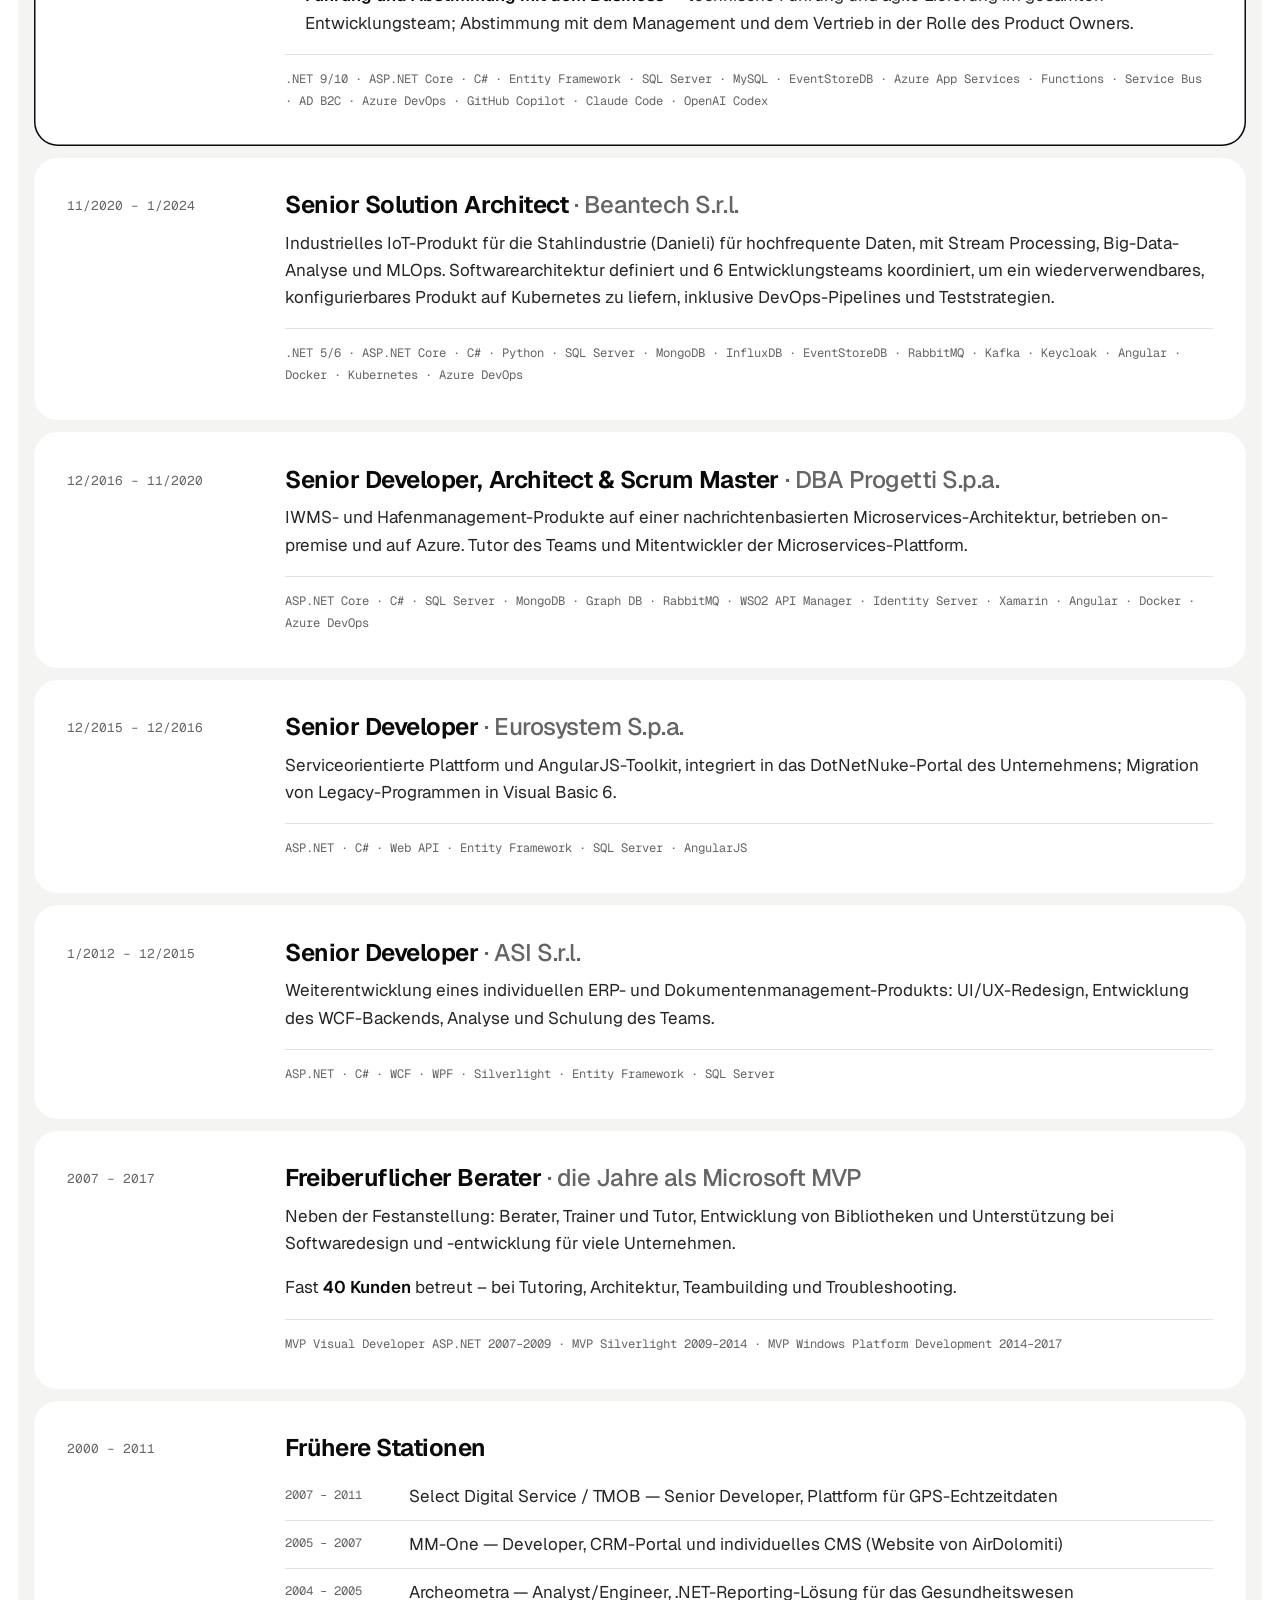
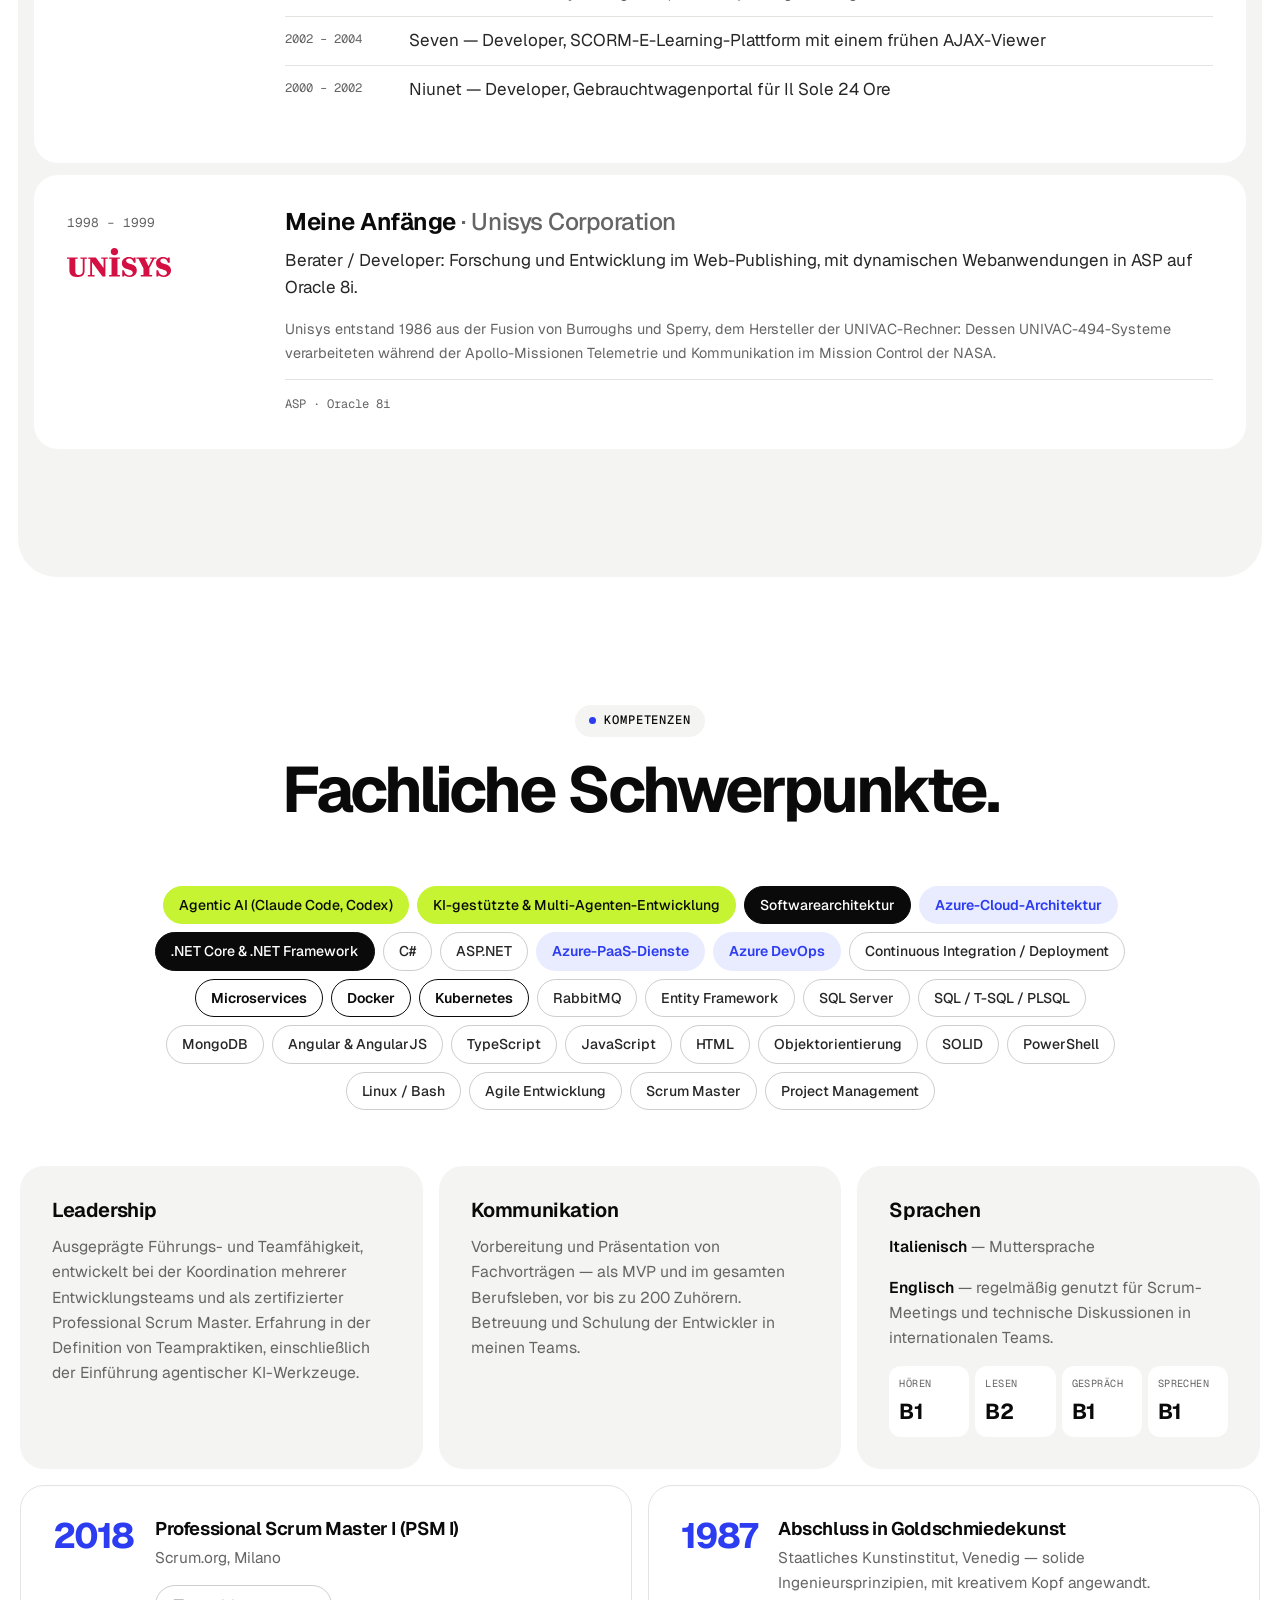
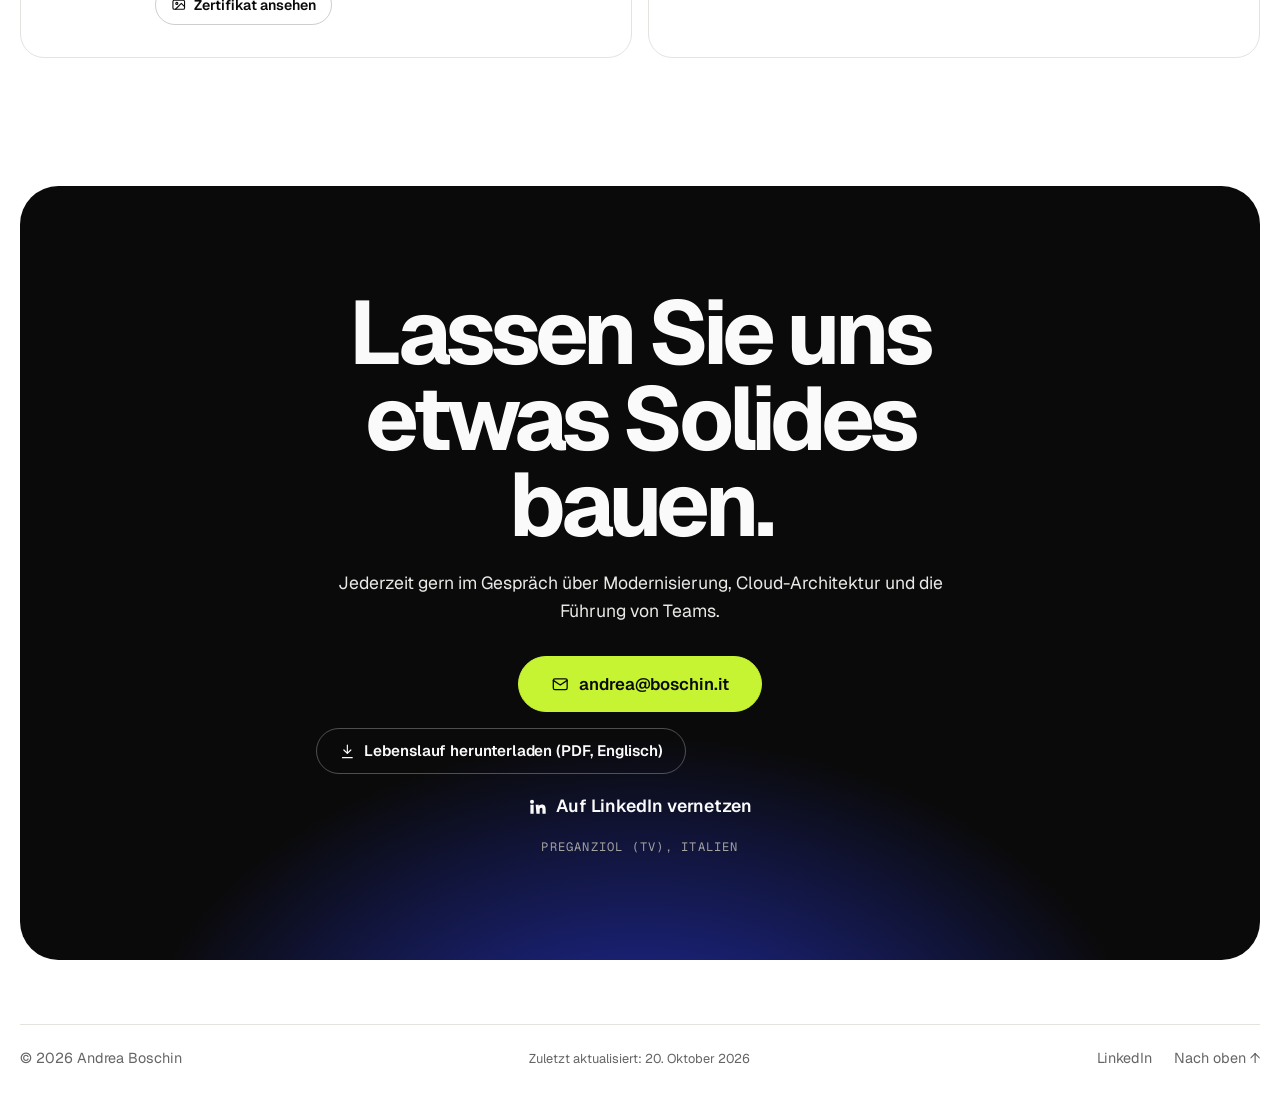
==== commit 4b79d037: "Publish the EN/IT CVs and reposition the site on engineering leadership =========== - Replace the ha" ====
--- a/wwwroot/de.html
+++ b/wwwroot/de.html
@@ -4,7 +4,7 @@
   <meta charset="utf-8">
   <meta name="viewport" content="width=device-width, initial-scale=1">
   <title>Andrea Boschin — Software & Cloud Architect</title>
-  <meta name="description" content="Andrea Boschin — Software & Cloud Architect, Senior Full Stack Developer und Scrum Master. Zehn Jahre in Folge Microsoft MVP, Softwareentwicklung mit agentischer KI, Cloud-Transformation auf Azure.">
+  <meta name="description" content="Andrea Boschin — Software & Cloud Architect und Engineering Leader. Modernisierung von Legacy-Systemen in die Cloud, Softwareentwicklung mit agentischer KI, Teamführung. Zehn Jahre in Folge Microsoft MVP.">
   <meta name="theme-color" content="#ffffff">
   <meta property="og:title" content="Andrea Boschin — Software & Cloud Architect">
   <meta property="og:description" content="Über 25 Jahre Enterprise-Software. Microsoft MVP 2007–2017. Entwicklung mit agentischer KI und Cloud-Architektur auf Azure.">
@@ -46,7 +46,10 @@
         "Microsoft Azure",
         "Kubernetes",
         "Agentic AI engineering",
-        "Full stack development",
+        "Application modernization",
+        "Legacy system migration",
+        "Engineering leadership",
+        "Industrial IoT",
         "Scrum"
       ]
     }
@@ -65,7 +68,7 @@
   <meta property="og:locale:alternate" content="it_IT">
   <meta property="og:locale:alternate" content="es_ES">
   <meta property="og:locale:alternate" content="fr_FR">
-  <script type="application/ld+json">{"@context": "https://schema.org", "@type": "ProfilePage", "@id": "https://www.boschin.it/de.html#page", "url": "https://www.boschin.it/de.html", "inLanguage": "de", "dateModified": "2026-10-14", "mainEntity": {"@id": "https://www.boschin.it/#person"}}</script>
+  <script type="application/ld+json">{"@context": "https://schema.org", "@type": "ProfilePage", "@id": "https://www.boschin.it/de.html#page", "url": "https://www.boschin.it/de.html", "inLanguage": "de", "dateModified": "2026-10-20T00:00:00+02:00", "mainEntity": {"@id": "https://www.boschin.it/#person"}}</script>
   <!-- /i18n:seo -->
   <link rel="icon" href="data:image/svg+xml,%3Csvg xmlns='http://www.w3.org/2000/svg' viewBox='0 0 64 64'%3E%3Crect width='64' height='64' rx='16' fill='%230a0a0a'/%3E%3Ctext x='28' y='46' font-family='Arial,Helvetica,sans-serif' font-weight='700' font-size='38' fill='%23ffffff' text-anchor='middle'%3EB%3C/text%3E%3Ccircle cx='47' cy='42' r='5' fill='%23c6f432'/%3E%3C/svg%3E">
   <link rel="preconnect" href="https://fonts.googleapis.com">
@@ -95,7 +98,7 @@
         <a href="#mvp">MVP</a>
         <a href="#azure">Azure</a>
         <a href="#kubernetes">Kubernetes</a>
-        <a href="#scrum">Scrum</a>
+        <a href="#scrum">Führung</a>
         <a href="#apps">Apps</a>
         <a href="#experience">Erfahrung</a>
         <a href="#skills">Kompetenzen</a>
@@ -133,7 +136,7 @@
           </a>
           <h1 class="hero-name">Andrea Boschin<span class="dot" aria-hidden="true">.</span></h1>
           <p class="hero-role">Software &amp; Cloud Architect</p>
-          <p class="hero-sub">Senior Full Stack Developer · Scrum Master</p>
+          <p class="hero-sub">Engineering Leader · Modernisierung und KI-gestützte Entwicklung</p>
           <p class="hero-lead">Über 25 Jahre Enterprise-Softwareentwicklung auf dem Microsoft-Stack. Ich entwerfe Cloud-native SaaS-Plattformen auf Azure und mache <strong class="ai-text">agentische KI</strong> zum festen Bestandteil davon, wie Teams Code schreiben, prüfen und ausliefern.</p>
           <div class="hero-cta">
             <a class="btn" href="#contact" data-mail>
@@ -152,7 +155,7 @@
               LinkedIn
             </a>
           </div>
-          <p class="hero-note">Offen für Rollen als Software / Cloud Architect, Senior Full Stack, Tech Lead oder Scrum Master · Vollzeit remote, in Italien oder international.</p>
+          <p class="hero-note">Mich faszinieren Anwendungsmodernisierung, Cloud-Transformation und die Führung von Entwicklungsteams – dort, wo Architektur, Menschen und KI zusammenkommen.</p>
         </div>
 
         <div class="hero-visual reveal">
@@ -374,7 +377,7 @@
               <svg viewBox="0 0 24 24"><path d="M12 2.5 20.5 7v10L12 21.5 3.5 17V7z"/><circle cx="12" cy="12" r="3"/><path d="M12 5.5V9M12 15v3.5M6.4 8.8 9.4 10.5M14.6 13.5l3 1.7M6.4 15.2l3-1.7M14.6 10.5l3-1.7"/></svg>
             </div>
             <h3>IoT-Plattform auf Kubernetes</h3>
-            <p>Softwarearchitektur eines Produkts für hochfrequente Daten, auf Kubernetes als wiederverwendbare, konfigurierbare Plattform betrieben — mit 6 koordinierten Entwicklungsteams auf derselben Codebasis.</p>
+            <p>Softwarearchitektur eines industriellen IoT-Produkts für die Stahlindustrie (Danieli) für hochfrequente Daten, auf Kubernetes als wiederverwendbare, konfigurierbare Plattform betrieben — mit 6 koordinierten Entwicklungsteams auf derselben Codebasis.</p>
             <div class="pipeline" aria-label="Datenpipeline">
               <span>Datenaufnahme</span>
               <svg viewBox="0 0 24 24" aria-hidden="true"><path d="M5 12h14M13 6l6 6-6 6"/></svg>
@@ -441,9 +444,9 @@
     <section class="section section-scrum" id="scrum">
       <div class="wrap">
         <header class="section-head reveal">
-          <p class="eyebrow eyebrow-scrum">Agile Delivery</p>
+          <p class="eyebrow eyebrow-scrum">Teamführung</p>
           <h2>Teams, die liefern – Sprint für Sprint.</h2>
-          <p class="section-lead">Zertifizierter Professional Scrum Master: Für mich ist Scrum ein Arbeitsrhythmus, kein Ritual – kombiniert mit der technischen Führung, die das Team zum Ausliefern braucht.</p>
+          <p class="section-lead">Ich führe Entwicklungsteams und halte sie im Einklang mit dem Business. Zertifizierter Professional Scrum Master: Für mich ist Scrum ein Arbeitsrhythmus, kein Ritual.</p>
         </header>
 
         <div class="bento">
@@ -477,8 +480,8 @@
             <div class="tile-icon" aria-hidden="true">
               <svg viewBox="0 0 24 24"><path d="m12 3 9 5-9 5-9-5z"/><path d="m3 13 9 5 9-5"/></svg>
             </div>
-            <h3>Technische Führung</h3>
-            <p>Architekt und Scrum Master im selben Raum: Architekturentscheidungen gemeinsam mit dem Team, Vision und Tempo im Einklang.</p>
+            <h3>Führung und Abstimmung mit dem Business</h3>
+            <p>Architekturentscheidungen gemeinsam mit dem Team, Prioritäten abgestimmt mit dem Management und dem Vertrieb in der Rolle des Product Owners.</p>
           </article>
 
           <article class="tile tile-scrum reveal">
@@ -592,10 +595,11 @@
               <h3>Software Architect &amp; Head of Cloud Transition <span class="at">· Bludata S.r.l.</span></h3>
               <p>Leitung der Transformation einer Branchensoftware für Optikfachgeschäfte, ursprünglich in Delphi entwickelt, in eine Cloud-native, mandantenfähige SaaS-Plattform auf .NET 9/10 und Microsoft Azure für mehr als 4.000 Kunden.</p>
               <ul>
+                <li><b>Leitung der Transformation</b> — Zielarchitektur und Migration des Legacy-Produkts in Delphi auf die neue SaaS-Plattform.</li>
                 <li class="li-azure"><b>Azure-Cloud-Architektur</b> — mandantenfähiges Design auf App Services, Functions und Service Bus, hybride Datenschicht mit SQL Server / MySQL, Identität mit Azure AD B2C und Event Sourcing.</li>
                 <li class="li-azure"><b>DevOps</b> — automatisierte Deployment- und Update-Plattform, die die Lösung über Azure DevOps an den gesamten Kundenstamm ausliefert.</li>
                 <li class="li-ai"><b>Entwicklung mit agentischer KI</b> — GitHub Copilot, Claude Code und OpenAI Codex im täglichen Workflow des Teams; Multi-Agenten-Workflows und Agenten für PR-Analyse, Dokumentation und Infrastruktur-Skripte.</li>
-                <li><b>Scrum &amp; Führung</b> — technische Führung und agile Lieferung im gesamten Entwicklungsteam.</li>
+                <li><b>Führung und Abstimmung mit dem Business</b> — technische Führung und agile Lieferung im gesamten Entwicklungsteam; Abstimmung mit dem Management und dem Vertrieb in der Rolle des Product Owners.</li>
               </ul>
               <p class="tech">.NET 9/10 · ASP.NET Core · C# · Entity Framework · SQL Server · MySQL · EventStoreDB · Azure App Services · Functions · Service Bus · AD B2C · Azure DevOps · GitHub Copilot · Claude Code · OpenAI Codex</p>
             </div>
@@ -605,7 +609,7 @@
             <div class="job-when">11/2020 – 1/2024</div>
             <div class="job-card">
               <h3>Senior Solution Architect <span class="at">· Beantech S.r.l.</span></h3>
-              <p>IoT-Produkt für hochfrequente Daten, mit Stream Processing, Big-Data-Analyse und MLOps. Softwarearchitektur definiert und 6 Entwicklungsteams koordiniert, um ein wiederverwendbares, konfigurierbares Produkt auf Kubernetes zu liefern, inklusive DevOps-Pipelines und Teststrategien.</p>
+              <p>Industrielles IoT-Produkt für die Stahlindustrie (Danieli) für hochfrequente Daten, mit Stream Processing, Big-Data-Analyse und MLOps. Softwarearchitektur definiert und 6 Entwicklungsteams koordiniert, um ein wiederverwendbares, konfigurierbares Produkt auf Kubernetes zu liefern, inklusive DevOps-Pipelines und Teststrategien.</p>
               <p class="tech">.NET 5/6 · ASP.NET Core · C# · Python · SQL Server · MongoDB · InfluxDB · EventStoreDB · RabbitMQ · Kafka · Keycloak · Angular · Docker · Kubernetes · Azure DevOps</p>
             </div>
           </li>
@@ -729,7 +733,7 @@
           <article class="card reveal">
             <h3>Sprachen</h3>
             <p><b>Italienisch</b> — Muttersprache</p>
-            <p><b>Englisch</b> — täglich genutzt für Scrum-Meetings und technische Diskussionen in internationalen Teams.</p>
+            <p><b>Englisch</b> — regelmäßig genutzt für Scrum-Meetings und technische Diskussionen in internationalen Teams.</p>
             <dl class="cefr">
               <div><dt>Hören</dt><dd>B1</dd></div>
               <div><dt>Lesen</dt><dd>B2</dd></div>
@@ -763,12 +767,12 @@
     <section class="section section-contact" id="contact">
       <div class="wrap contact reveal">
         <h2>Lassen Sie uns etwas Solides bauen.</h2>
-        <p>Software / Cloud Architect, Senior Full Stack, Tech Lead oder Scrum Master — bevorzugt Vollzeit remote, in Italien oder international.</p>
+        <p>Jederzeit gern im Gespräch über Modernisierung, Cloud-Architektur und die Führung von Teams.</p>
         <a class="btn btn-lg" href="#contact" data-mail>
           <svg viewBox="0 0 24 24" aria-hidden="true"><rect x="3" y="5" width="18" height="14" rx="2"/><path d="m3 7 9 6 9-6"/></svg>
           <span data-mail-text>Schreiben Sie mir</span>
         </a>
-        <p class="contact-cv"><a class="btn btn-ghost" href="#contact" data-cv><svg viewBox="0 0 24 24" aria-hidden="true"><path d="M12 3v12M7 10l5 5 5-5M5 21h14"/></svg> <span>Lebenslauf herunterladen (PDF, Englisch)</span></a></p>
+        <p class="contact-cv"><a class="btn btn-ghost cv-it" href="#contact" data-cv="it"><svg viewBox="0 0 24 24" aria-hidden="true"><path d="M12 3v12M7 10l5 5 5-5M5 21h14"/></svg> <span>Lebenslauf herunterladen (PDF, Italienisch)</span></a> <a class="btn btn-ghost" href="#contact" data-cv="en"><svg viewBox="0 0 24 24" aria-hidden="true"><path d="M12 3v12M7 10l5 5 5-5M5 21h14"/></svg> <span>Lebenslauf herunterladen (PDF, Englisch)</span></a></p>
         <noscript><p class="contact-noscript">andrea <span>[at]</span> boschin <span>[dot]</span> it</p></noscript>
         <p class="contact-alt"><a href="https://www.linkedin.com/in/boschin/" target="_blank" rel="me noopener"><svg class="i-li" viewBox="0 0 24 24" aria-hidden="true"><path d="M4.98 3.5a2.5 2.5 0 1 1 0 5 2.5 2.5 0 0 1 0-5zM3 9.75h4v11H3zM9.5 9.75h3.8v1.6h.05c.53-1 1.83-2.05 3.77-2.05 4.03 0 4.78 2.65 4.78 6.1v5.35h-4v-4.75c0-1.13-.02-2.6-1.58-2.6-1.59 0-1.83 1.24-1.83 2.52v4.83h-4z"/></svg> Auf LinkedIn vernetzen</a></p>
         <p class="contact-place">Preganziol (TV), Italien</p>
@@ -784,7 +788,7 @@
   <footer class="footer">
     <div class="wrap footer-inner">
       <span>&copy; <span id="year">2026</span> Andrea Boschin</span>
-      <span class="footer-updated">Zuletzt aktualisiert: <time datetime="2026-10-14">14. Oktober 2026</time></span>
+      <span class="footer-updated">Zuletzt aktualisiert: <time datetime="2026-10-20">20. Oktober 2026</time></span>
       <span class="footer-links"><a href="https://www.linkedin.com/in/boschin/" target="_blank" rel="me noopener">LinkedIn</a> <a href="#top">Nach oben ↑</a></span>
     </div>
   </footer>
--- a/wwwroot/assets/site.css
+++ b/wwwroot/assets/site.css
@@ -574,7 +574,9 @@
 .contact .btn:hover { background: #fff; border-color: #fff; }
 .contact .btn-ghost { margin: 0; background: transparent; border-color: var(--line-strong); color: var(--ink); }
 .contact .btn-ghost:hover { background: transparent; border-color: #fff; }
-.contact .contact-cv { margin-block: 0 18px; }
+.contact .contact-cv { display: flex; flex-wrap: wrap; justify-content: inherit; gap: 10px; margin-block: 0 18px; }
+/* The Italian CV is offered only on the Italian page; the other languages get the English one. */
+html:not([lang="it"]) .cv-it { display: none; }
 .contact .contact-alt { margin-block: 0 6px; }
 .contact-alt a { display: inline-flex; align-items: center; gap: .45em; font-weight: 600; color: var(--ink); }
 .contact .contact-place { font-size: .76rem; text-transform: uppercase; letter-spacing: .1em; margin-block: 14px 0; color: var(--muted); }
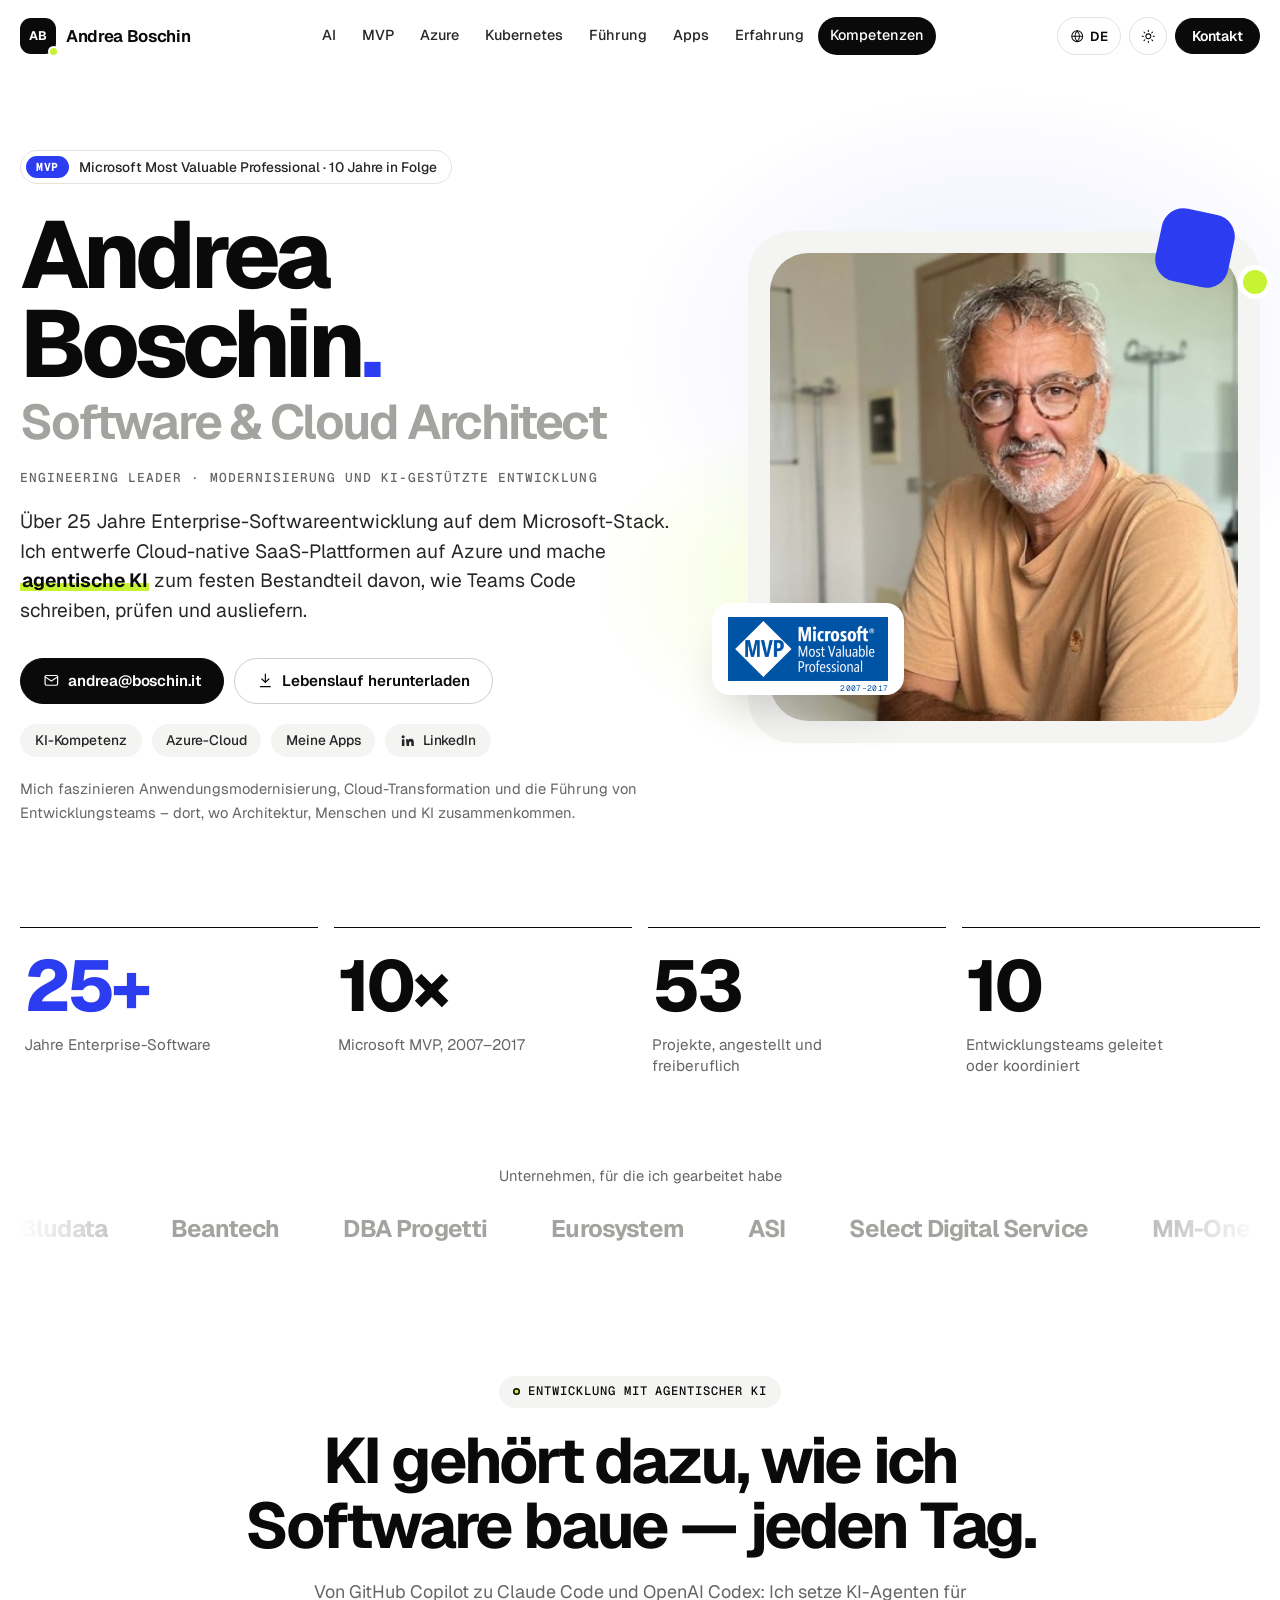
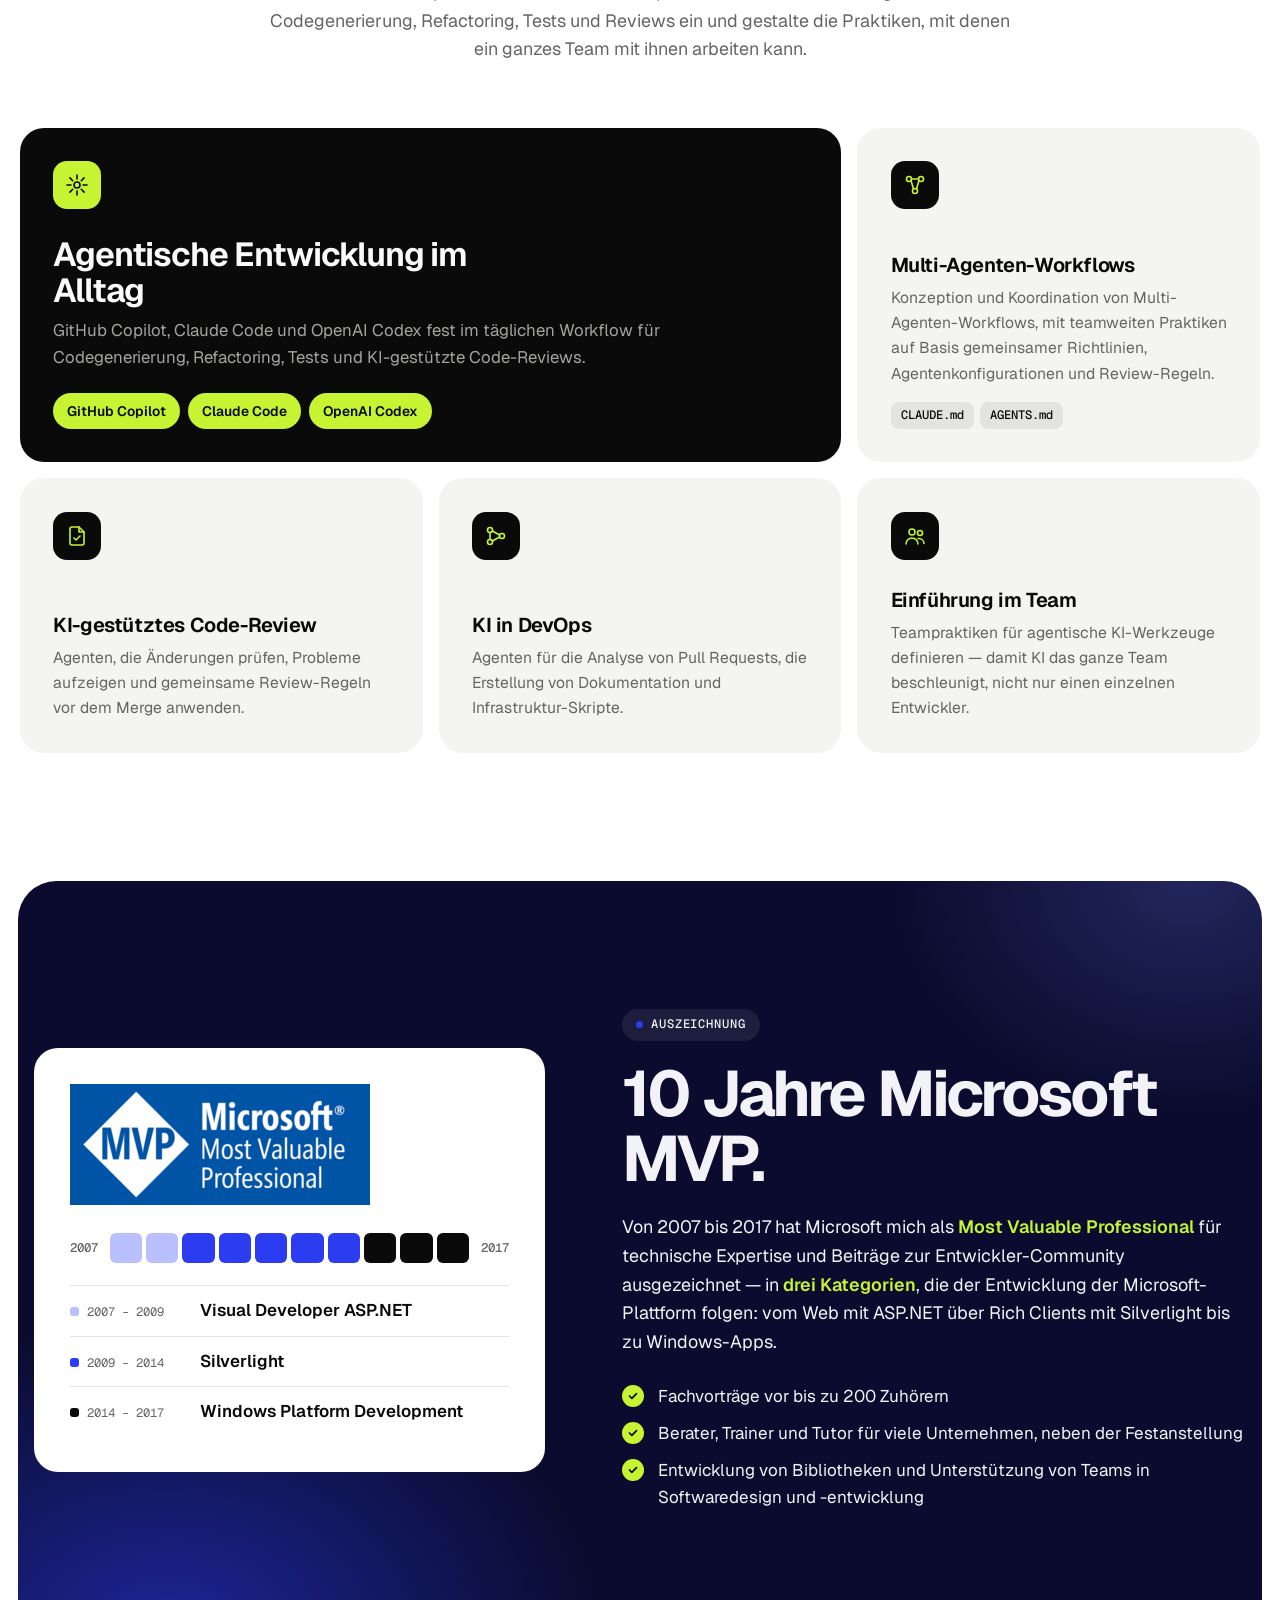
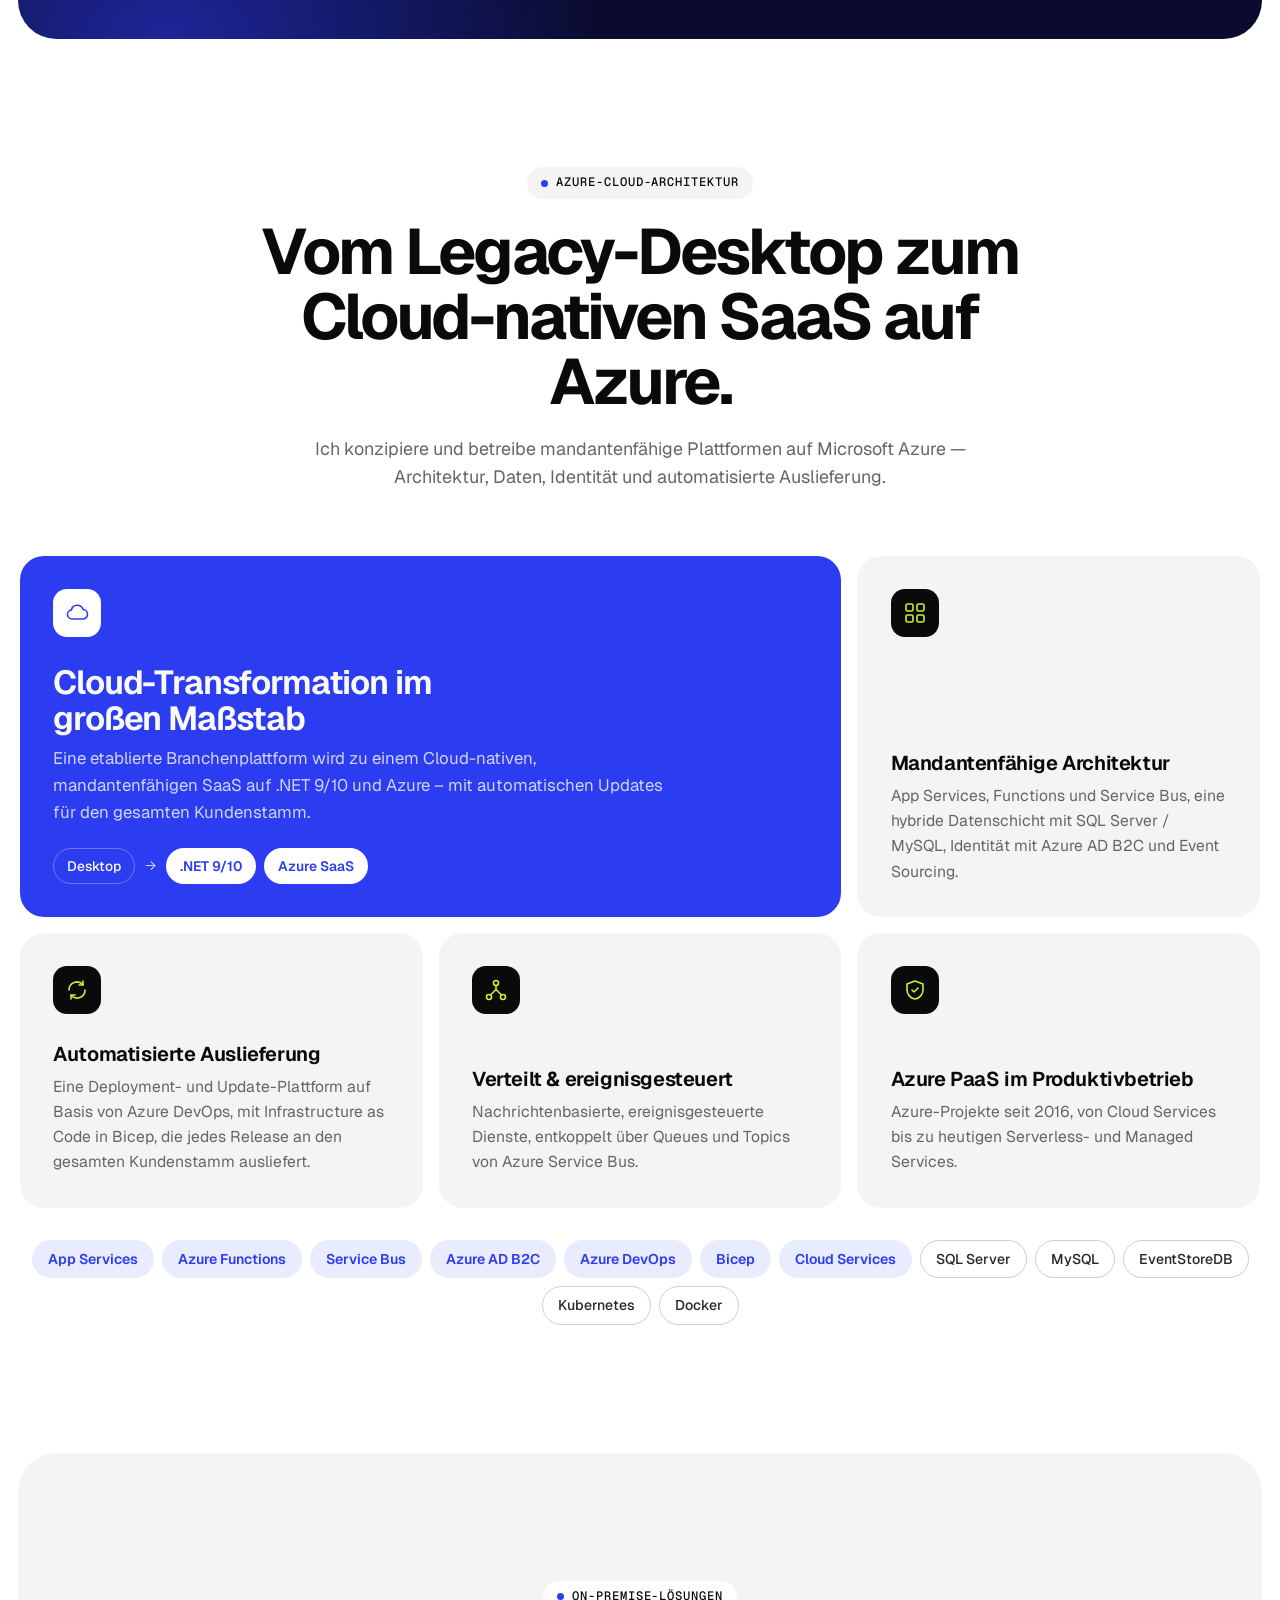
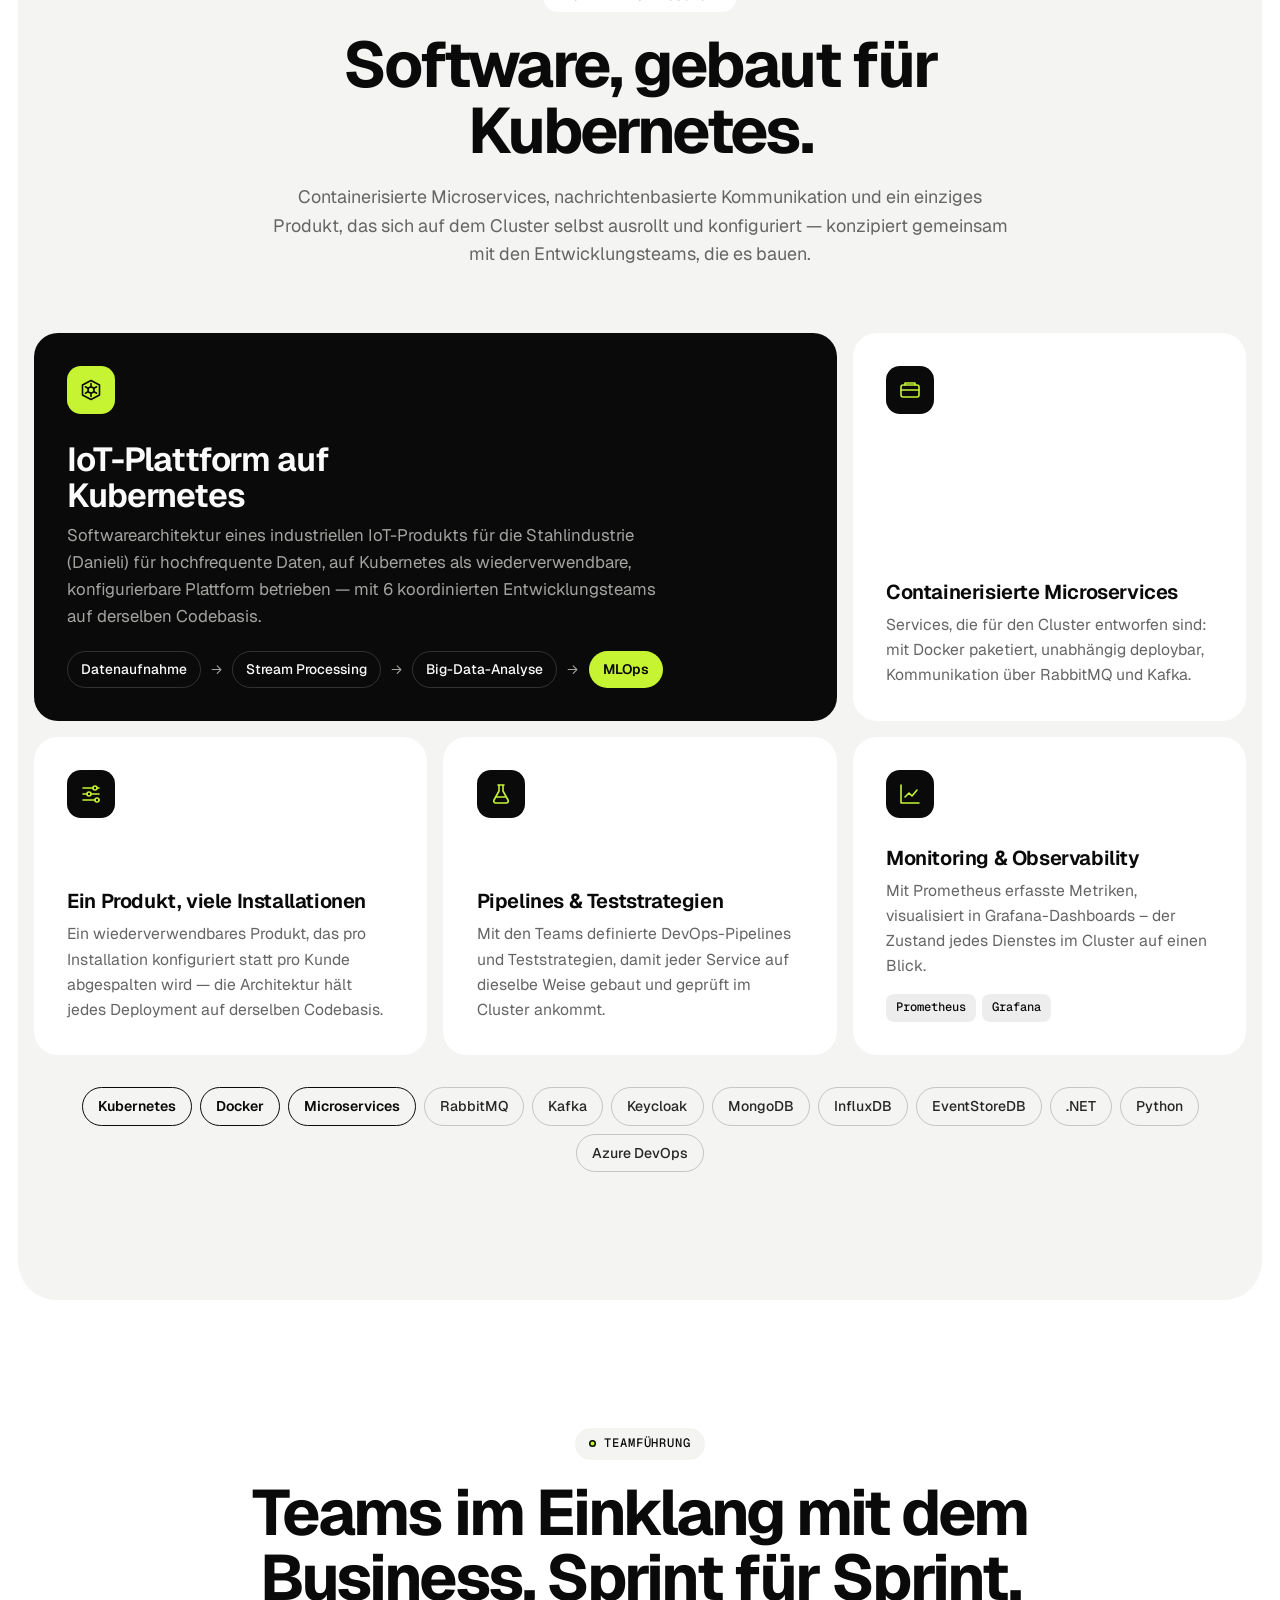
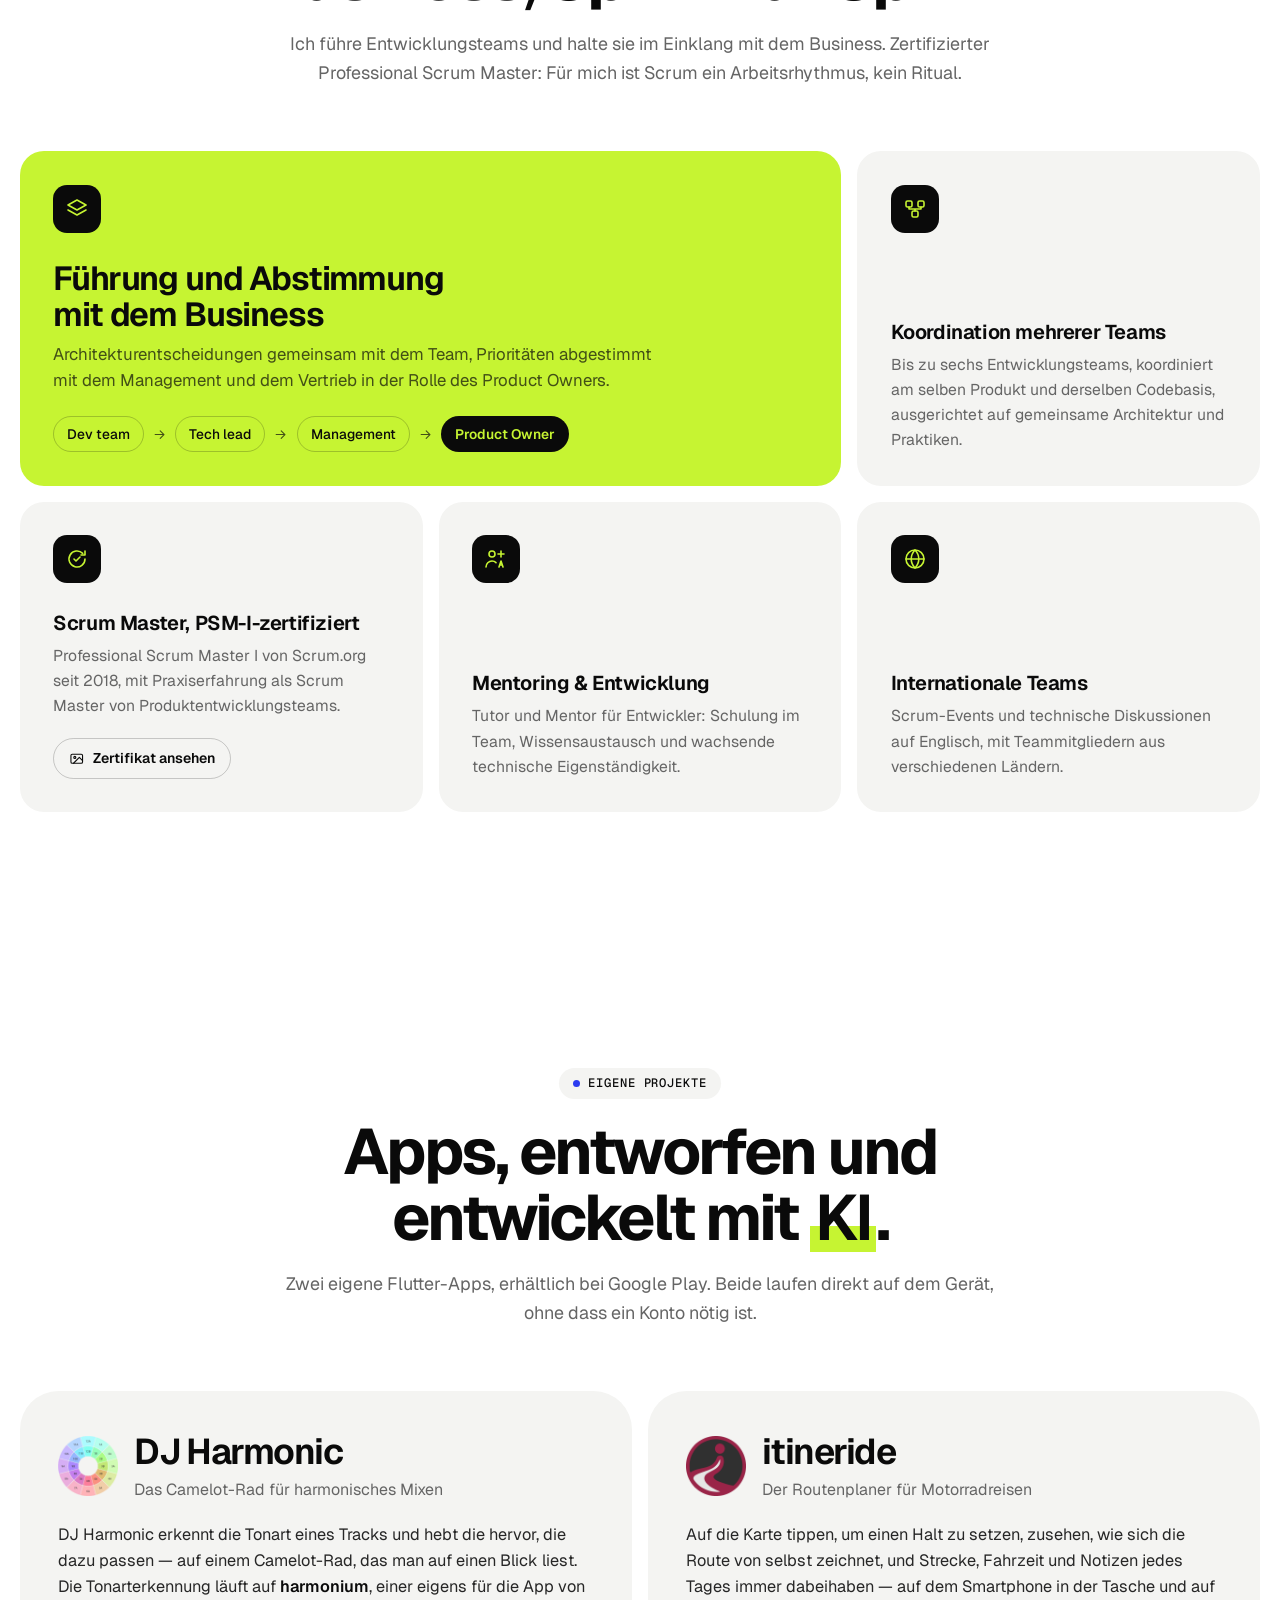
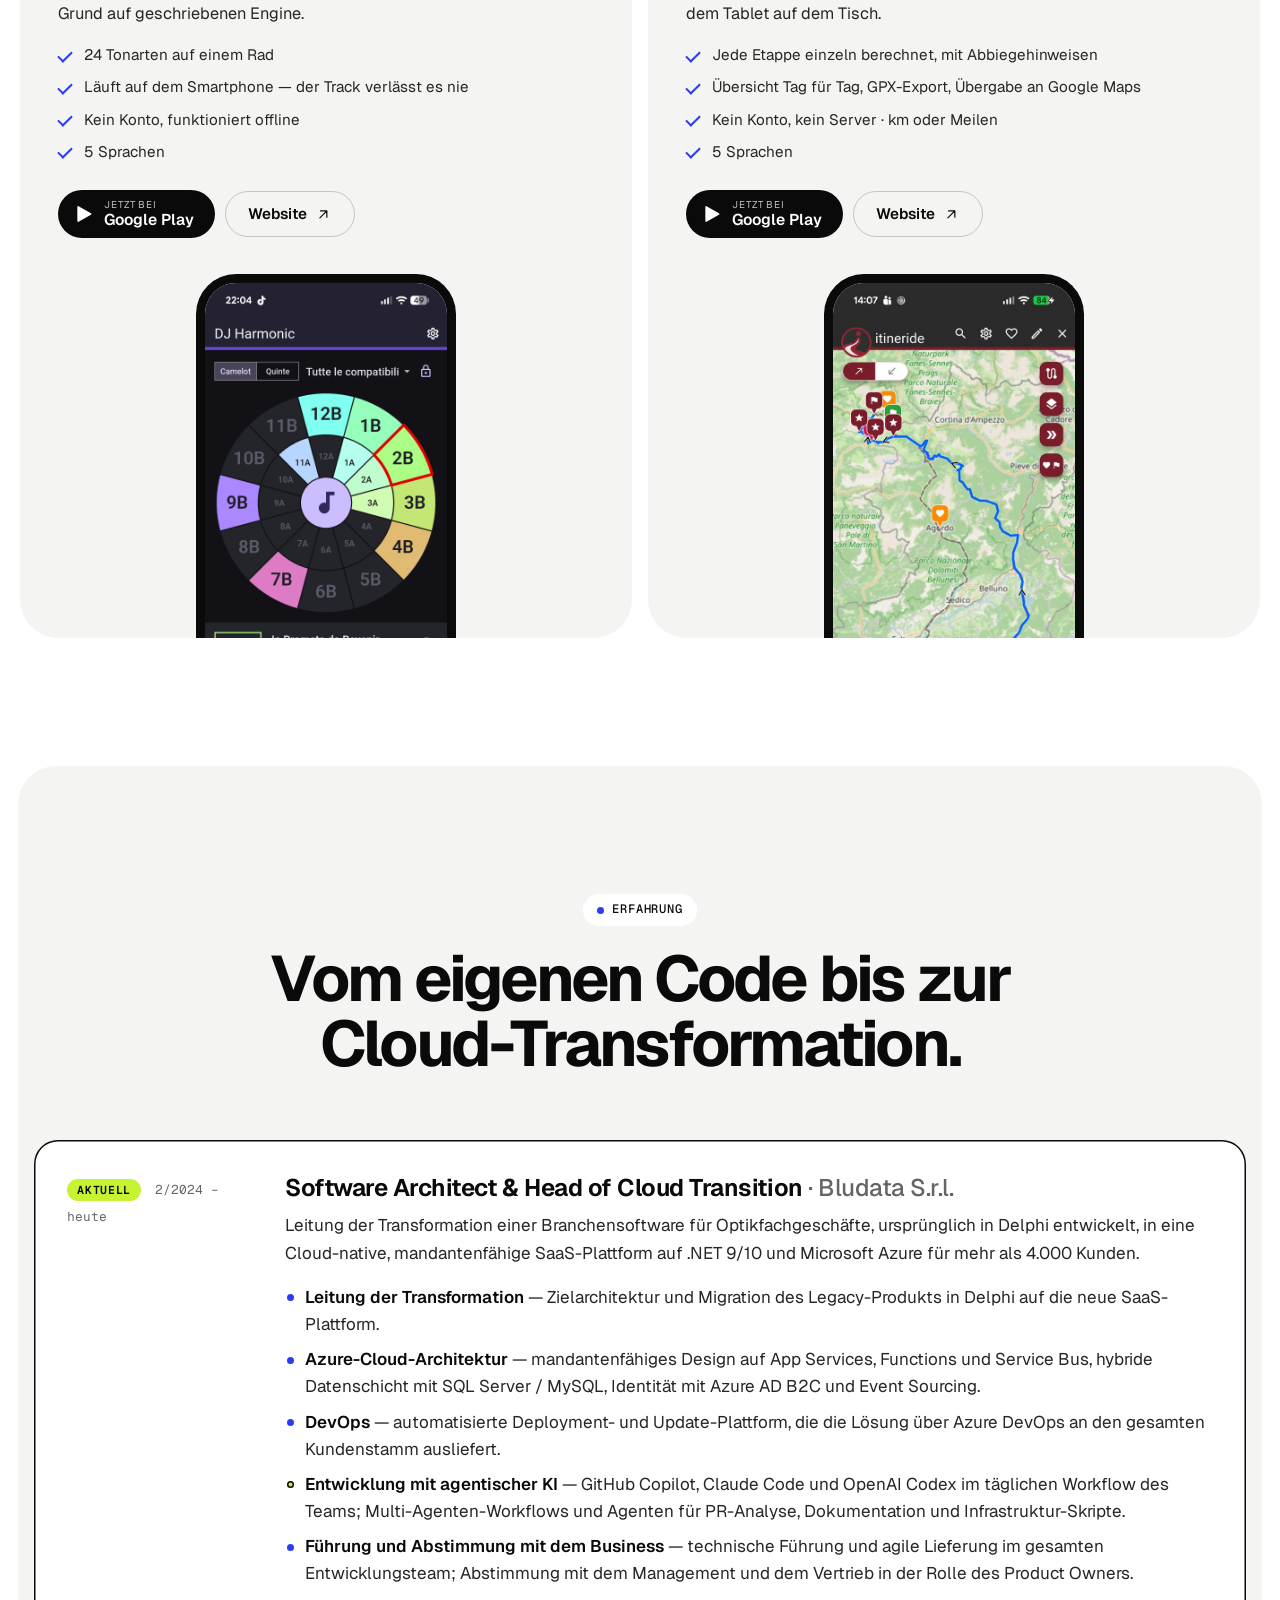
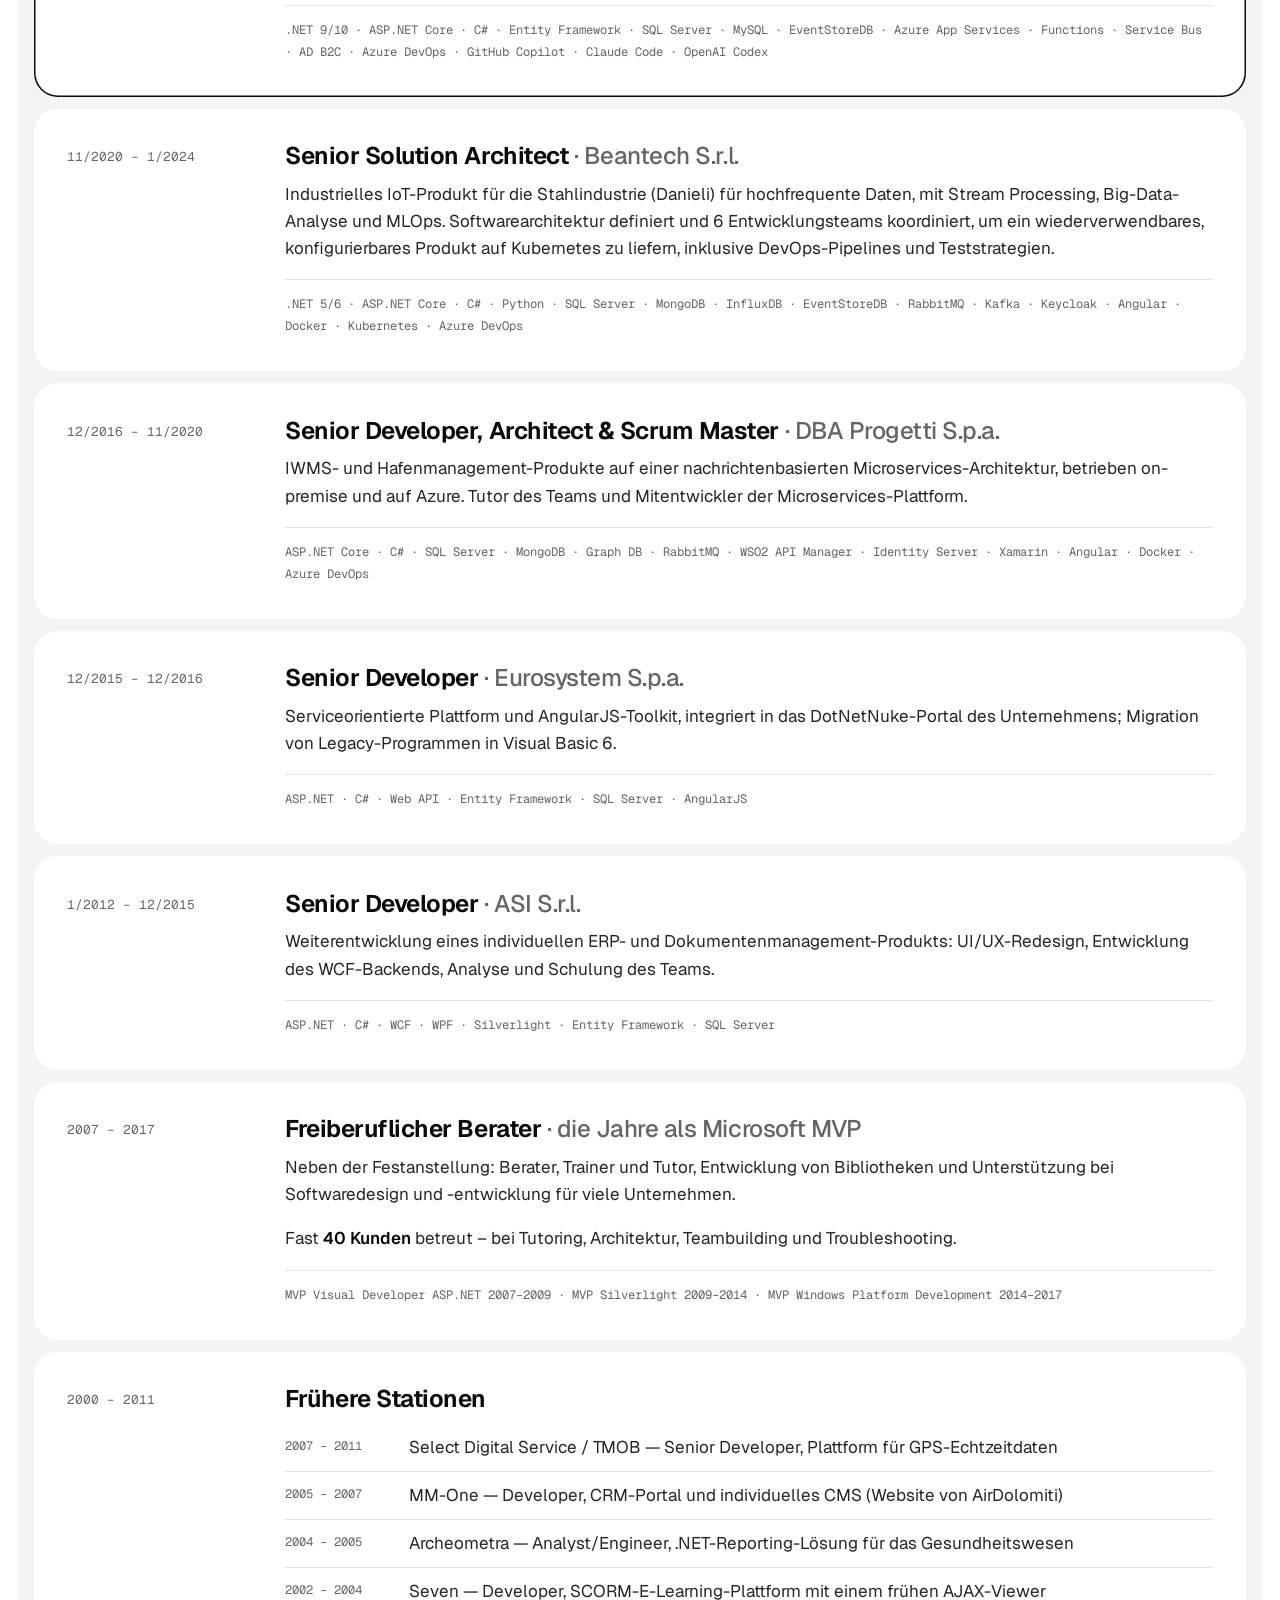
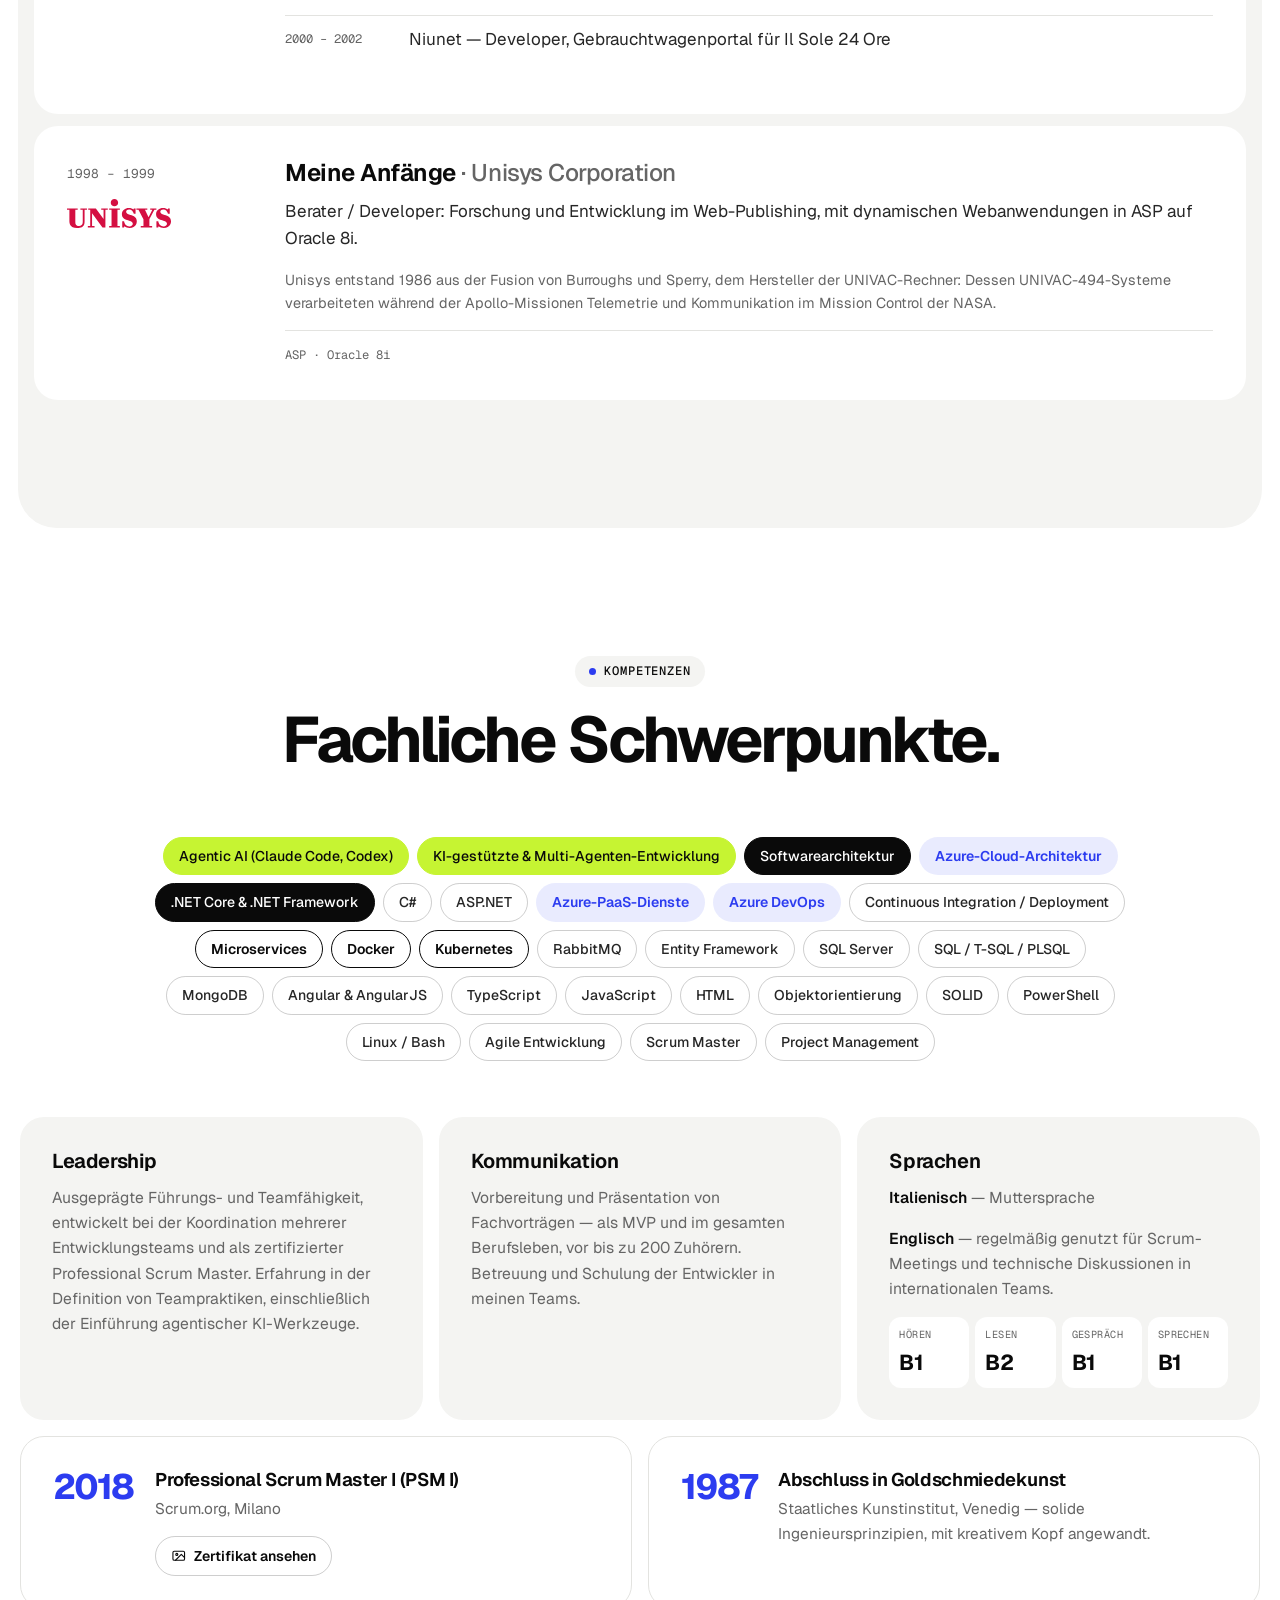
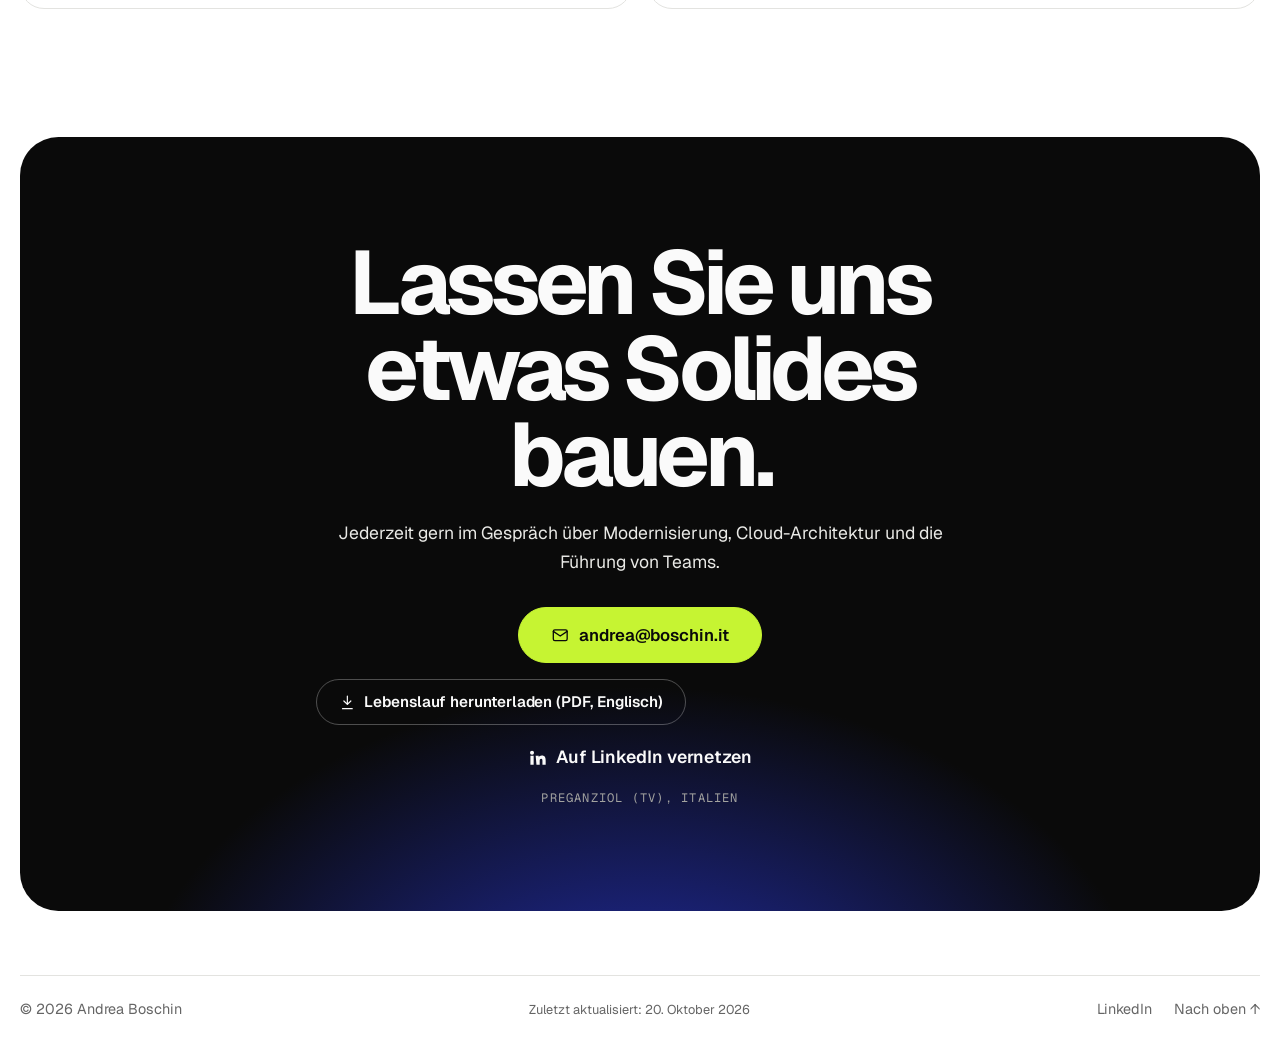
==== commit d3659ae5: "Lead the leadership section with business alignment instead of Scrum =========== - Make "Leadership " ====
--- a/wwwroot/de.html
+++ b/wwwroot/de.html
@@ -445,43 +445,43 @@
       <div class="wrap">
         <header class="section-head reveal">
           <p class="eyebrow eyebrow-scrum">Teamführung</p>
-          <h2>Teams, die liefern – Sprint für Sprint.</h2>
+          <h2>Teams im Einklang mit dem Business, Sprint für Sprint.</h2>
           <p class="section-lead">Ich führe Entwicklungsteams und halte sie im Einklang mit dem Business. Zertifizierter Professional Scrum Master: Für mich ist Scrum ein Arbeitsrhythmus, kein Ritual.</p>
         </header>
 
         <div class="bento">
           <article class="tile tile-scrum tile-xl reveal">
             <div class="tile-icon" aria-hidden="true">
+              <svg viewBox="0 0 24 24"><path d="m12 3 9 5-9 5-9-5z"/><path d="m3 13 9 5 9-5"/></svg>
+            </div>
+            <h3>Führung und Abstimmung mit dem Business</h3>
+            <p>Architekturentscheidungen gemeinsam mit dem Team, Prioritäten abgestimmt mit dem Management und dem Vertrieb in der Rolle des Product Owners.</p>
+            <div class="cycle" aria-label="Abstimmung mit dem Business">
+              <span>Dev team</span>
+              <svg viewBox="0 0 24 24" aria-hidden="true"><path d="M5 12h14M13 6l6 6-6 6"/></svg>
+              <span>Tech lead</span>
+              <svg viewBox="0 0 24 24" aria-hidden="true"><path d="M5 12h14M13 6l6 6-6 6"/></svg>
+              <span>Management</span>
+              <svg viewBox="0 0 24 24" aria-hidden="true"><path d="M5 12h14M13 6l6 6-6 6"/></svg>
+              <span class="hl">Product Owner</span>
+            </div>
+          </article>
+
+          <article class="tile tile-scrum reveal">
+            <div class="tile-icon" aria-hidden="true">
+              <svg viewBox="0 0 24 24"><rect x="3" y="4" width="6" height="6" rx="1.5"/><rect x="15" y="4" width="6" height="6" rx="1.5"/><rect x="9" y="14" width="6" height="6" rx="1.5"/><path d="M6 10v2h12v-2M12 12v2"/></svg>
+            </div>
+            <h3>Koordination mehrerer Teams</h3>
+            <p>Bis zu sechs Entwicklungsteams, koordiniert am selben Produkt und derselben Codebasis, ausgerichtet auf gemeinsame Architektur und Praktiken.</p>
+          </article>
+
+          <article class="tile tile-scrum reveal">
+            <div class="tile-icon" aria-hidden="true">
               <svg viewBox="0 0 24 24"><path d="M20 12a8 8 0 1 1-2.3-5.6"/><path d="M20 4v4h-4"/><path d="m9 12 2 2 4-4"/></svg>
             </div>
             <h3>Scrum Master, PSM-I-zertifiziert</h3>
             <p>Professional Scrum Master I von Scrum.org seit 2018, mit Praxiserfahrung als Scrum Master von Produktentwicklungsteams.</p>
-            <div class="cycle" aria-label="Sprint-Zyklus">
-              <span>Backlog</span>
-              <svg viewBox="0 0 24 24" aria-hidden="true"><path d="M5 12h14M13 6l6 6-6 6"/></svg>
-              <span>Sprint</span>
-              <svg viewBox="0 0 24 24" aria-hidden="true"><path d="M5 12h14M13 6l6 6-6 6"/></svg>
-              <span>Review</span>
-              <svg viewBox="0 0 24 24" aria-hidden="true"><path d="M5 12h14M13 6l6 6-6 6"/></svg>
-              <span class="hl">Retrospective</span>
-            </div>
             <a class="cert-link" href="assets/psm-i-certificate.jpg" data-dialog="psm-certificate"><svg viewBox="0 0 24 24" aria-hidden="true"><rect x="3" y="5" width="18" height="14" rx="2"/><circle cx="9" cy="10" r="1.6"/><path d="m21 15-5-5-9 9"/></svg><span>Zertifikat ansehen</span></a>
-          </article>
-
-          <article class="tile tile-scrum reveal">
-            <div class="tile-icon" aria-hidden="true">
-              <svg viewBox="0 0 24 24"><rect x="3" y="4" width="6" height="6" rx="1.5"/><rect x="15" y="4" width="6" height="6" rx="1.5"/><rect x="9" y="14" width="6" height="6" rx="1.5"/><path d="M6 10v2h12v-2M12 12v2"/></svg>
-            </div>
-            <h3>Koordination mehrerer Teams</h3>
-            <p>Bis zu sechs Entwicklungsteams, koordiniert am selben Produkt und derselben Codebasis, ausgerichtet auf gemeinsame Architektur und Praktiken.</p>
-          </article>
-
-          <article class="tile tile-scrum reveal">
-            <div class="tile-icon" aria-hidden="true">
-              <svg viewBox="0 0 24 24"><path d="m12 3 9 5-9 5-9-5z"/><path d="m3 13 9 5 9-5"/></svg>
-            </div>
-            <h3>Führung und Abstimmung mit dem Business</h3>
-            <p>Architekturentscheidungen gemeinsam mit dem Team, Prioritäten abgestimmt mit dem Management und dem Vertrieb in der Rolle des Product Owners.</p>
           </article>
 
           <article class="tile tile-scrum reveal">
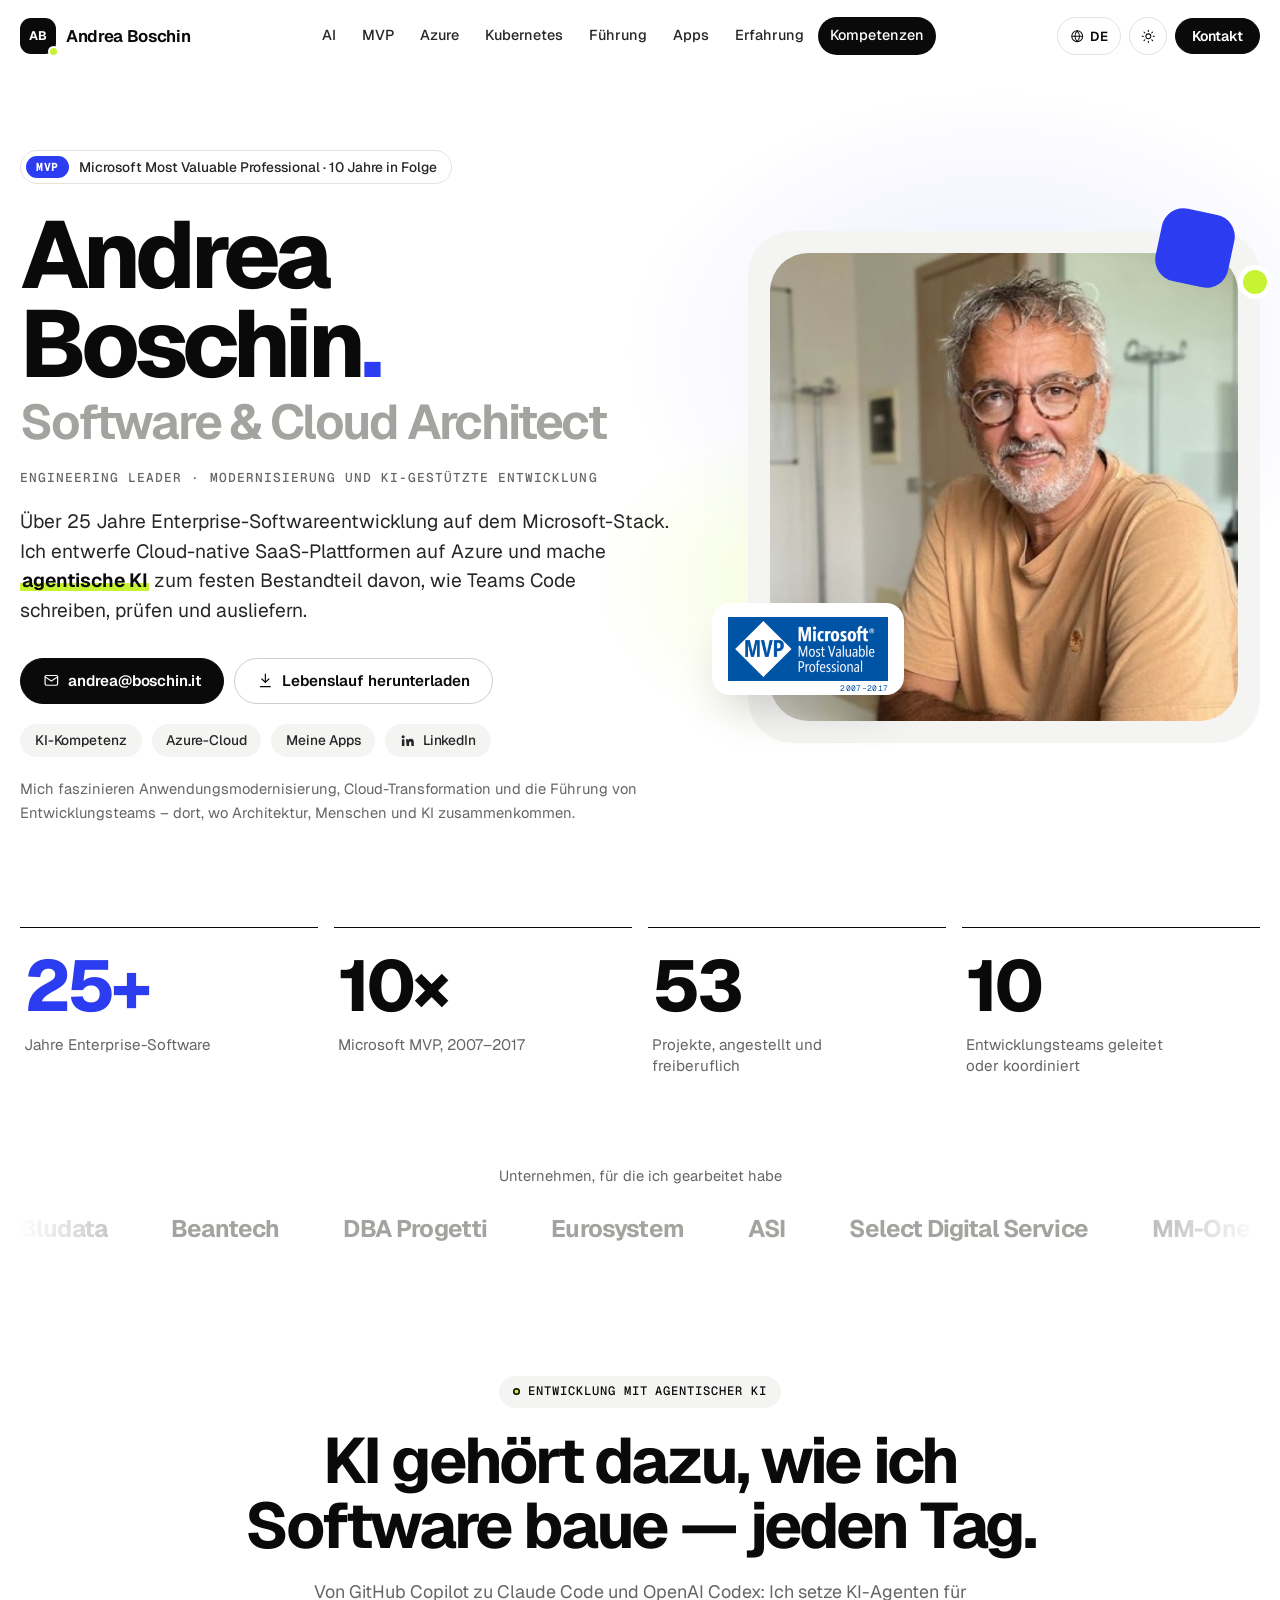
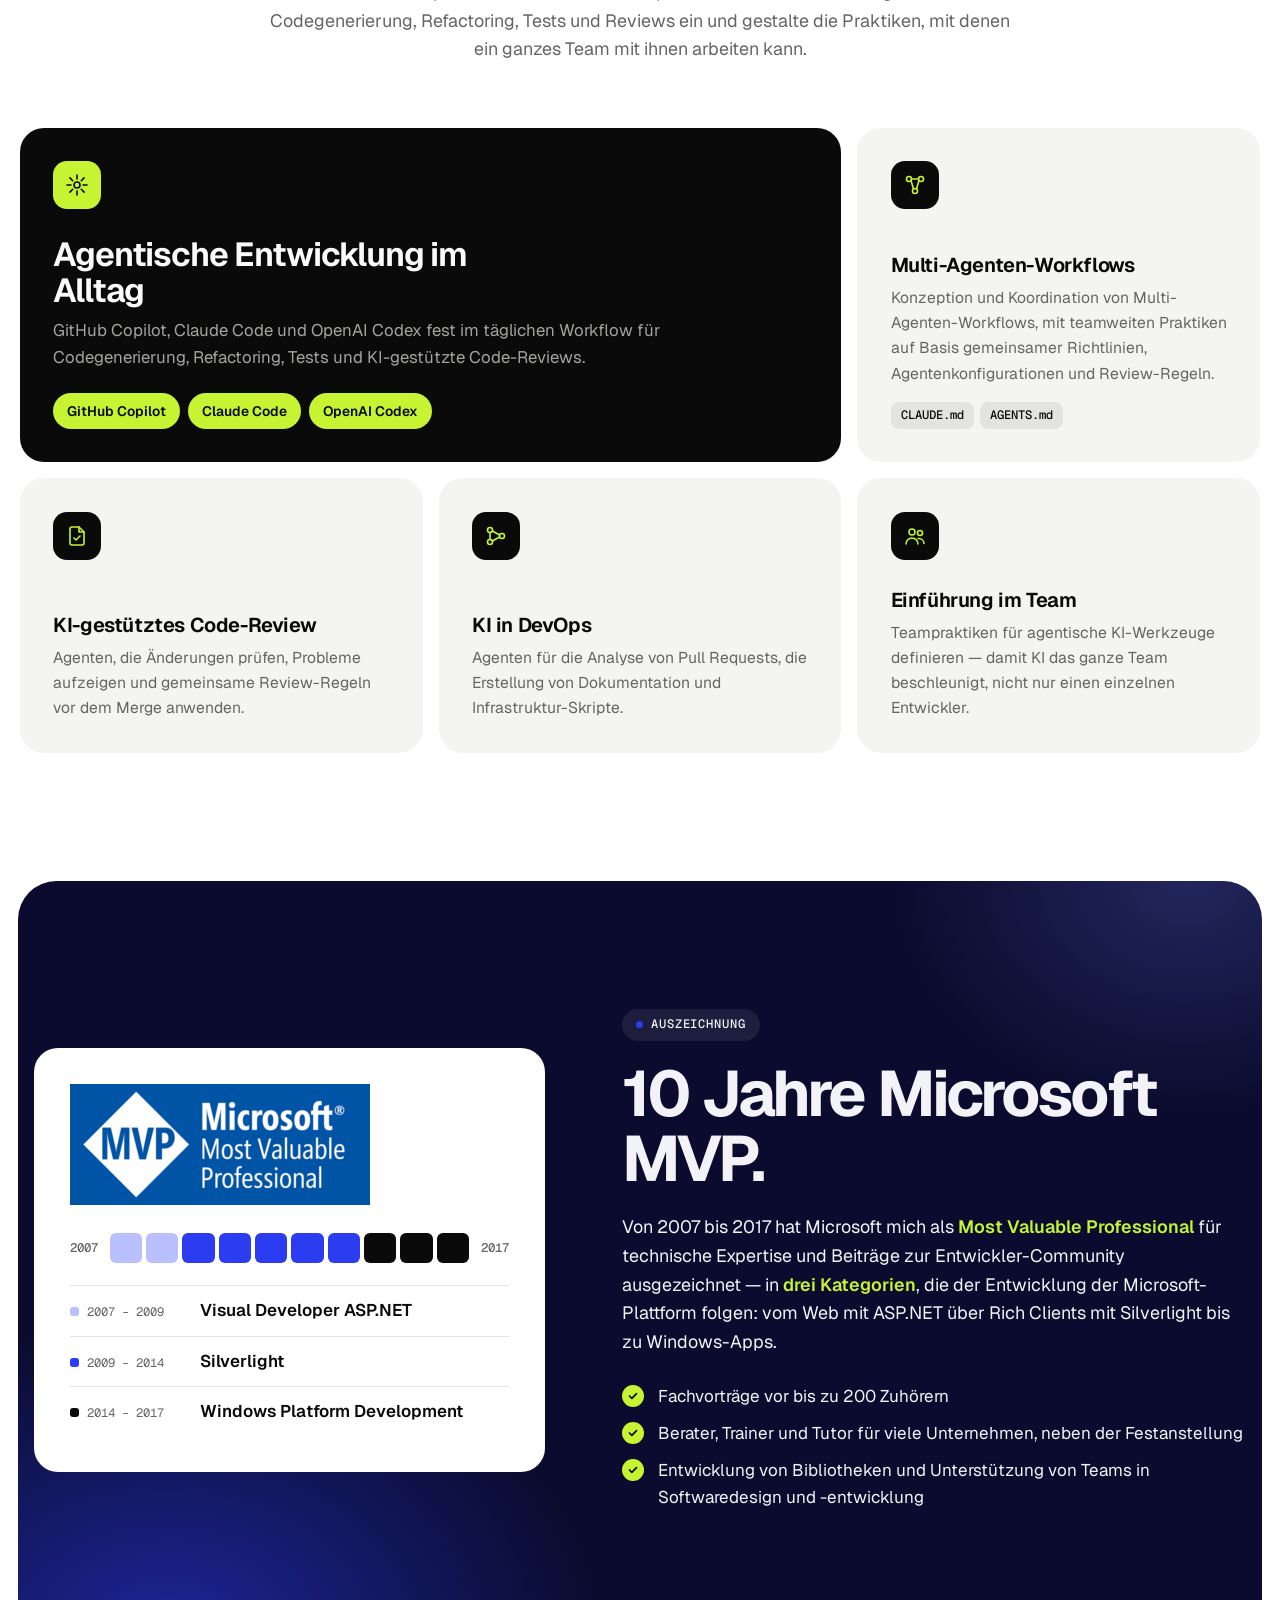
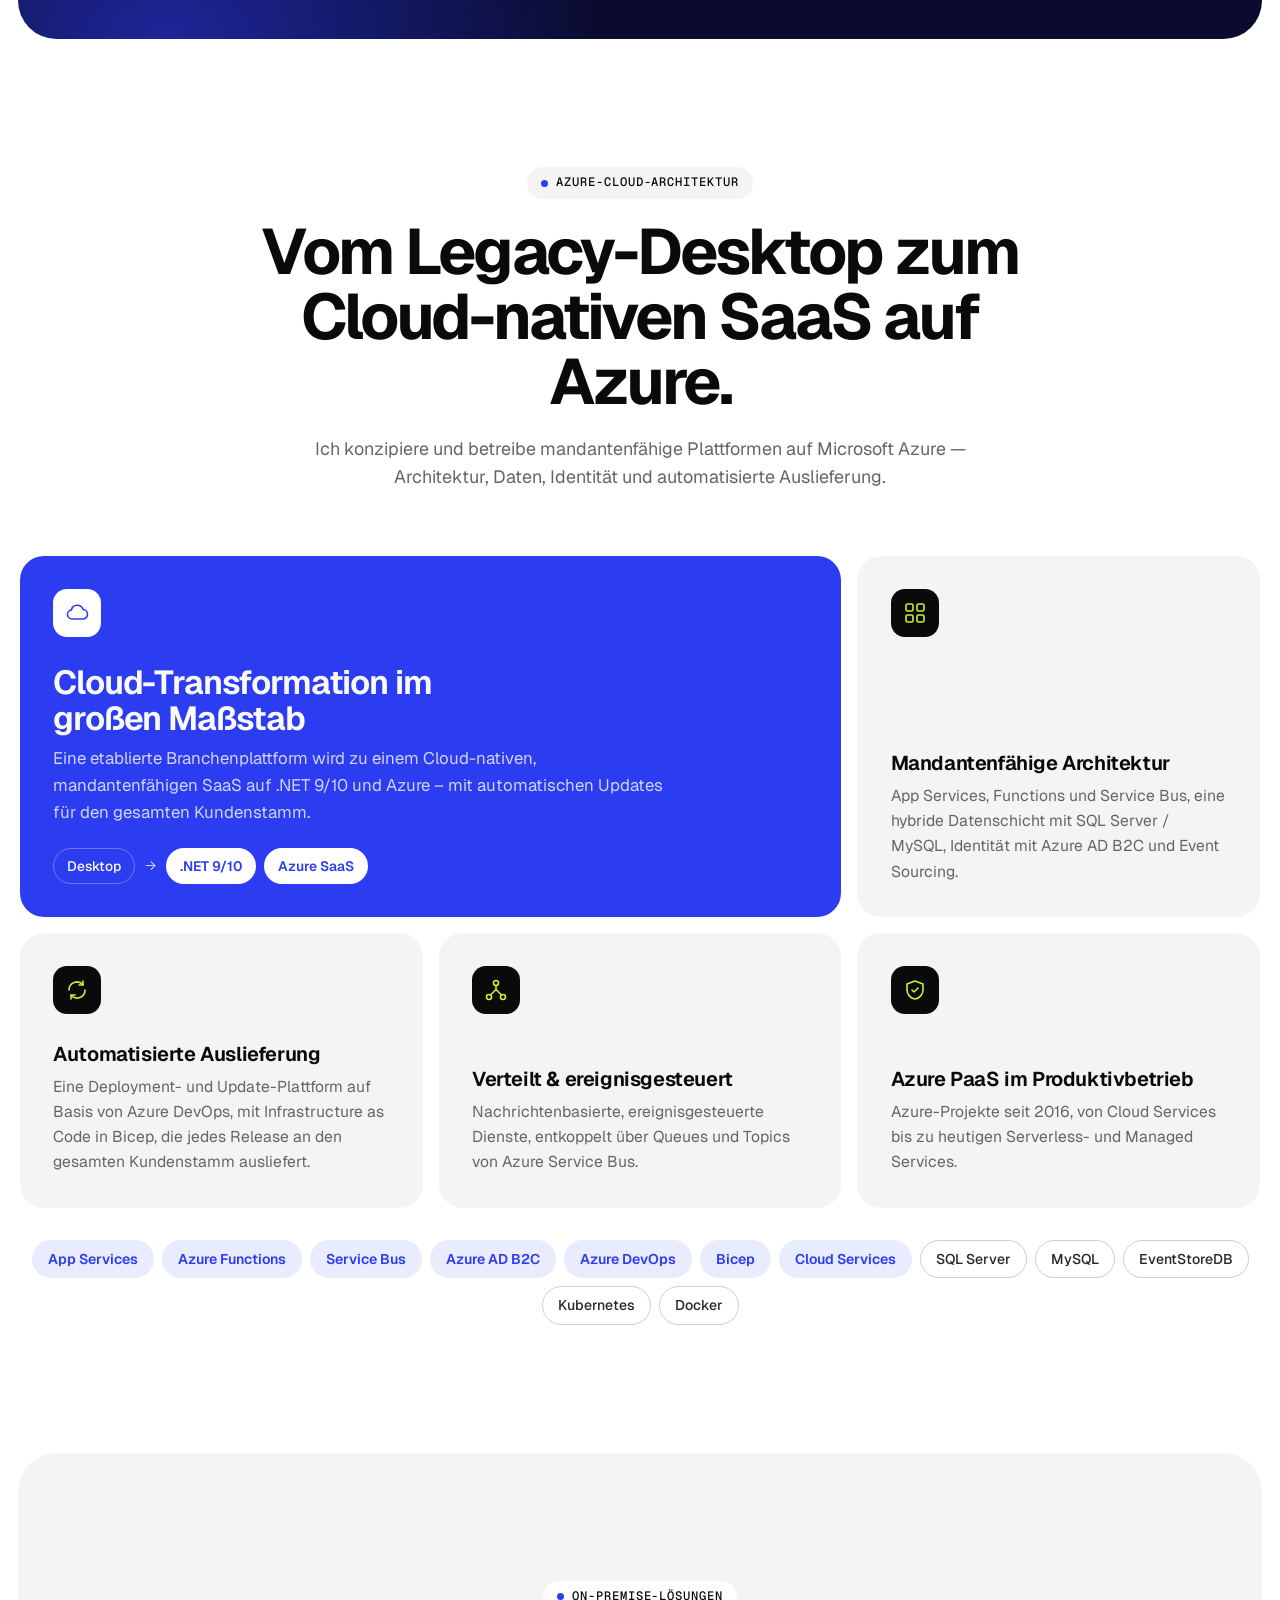
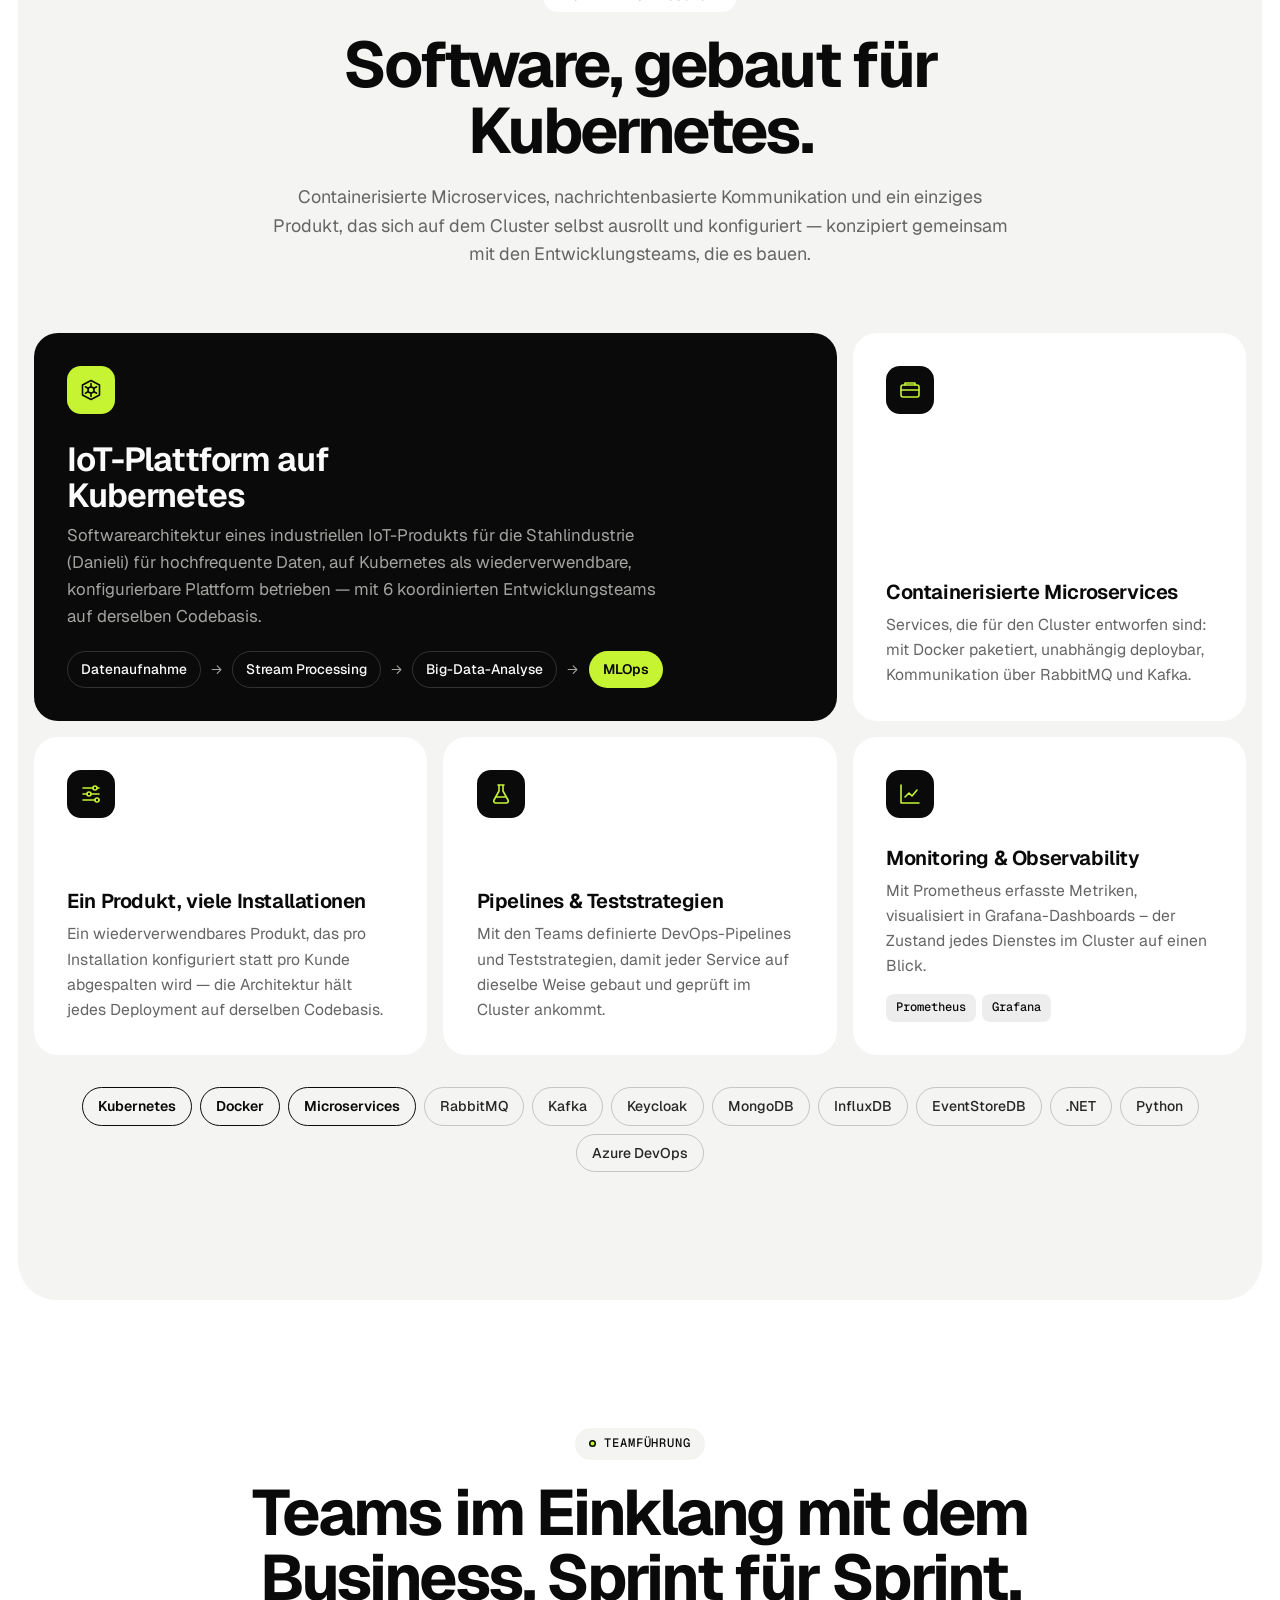
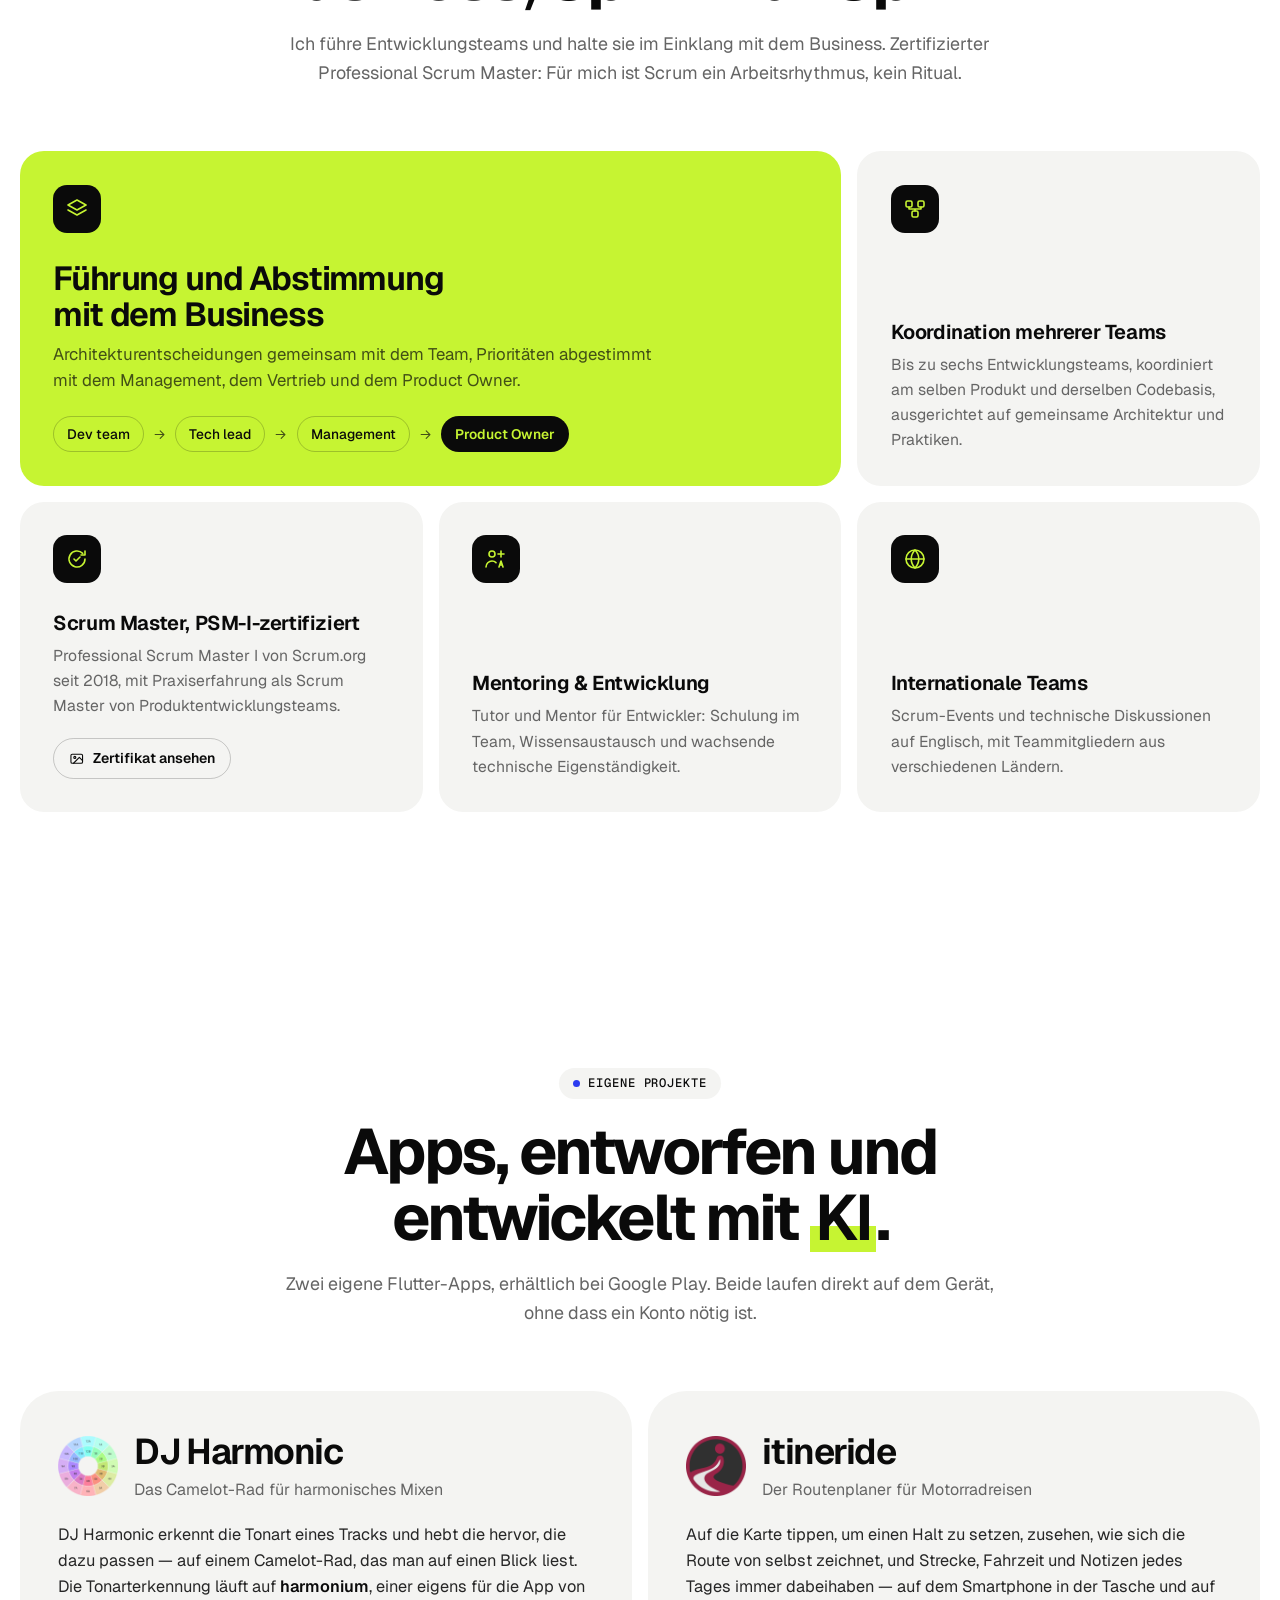
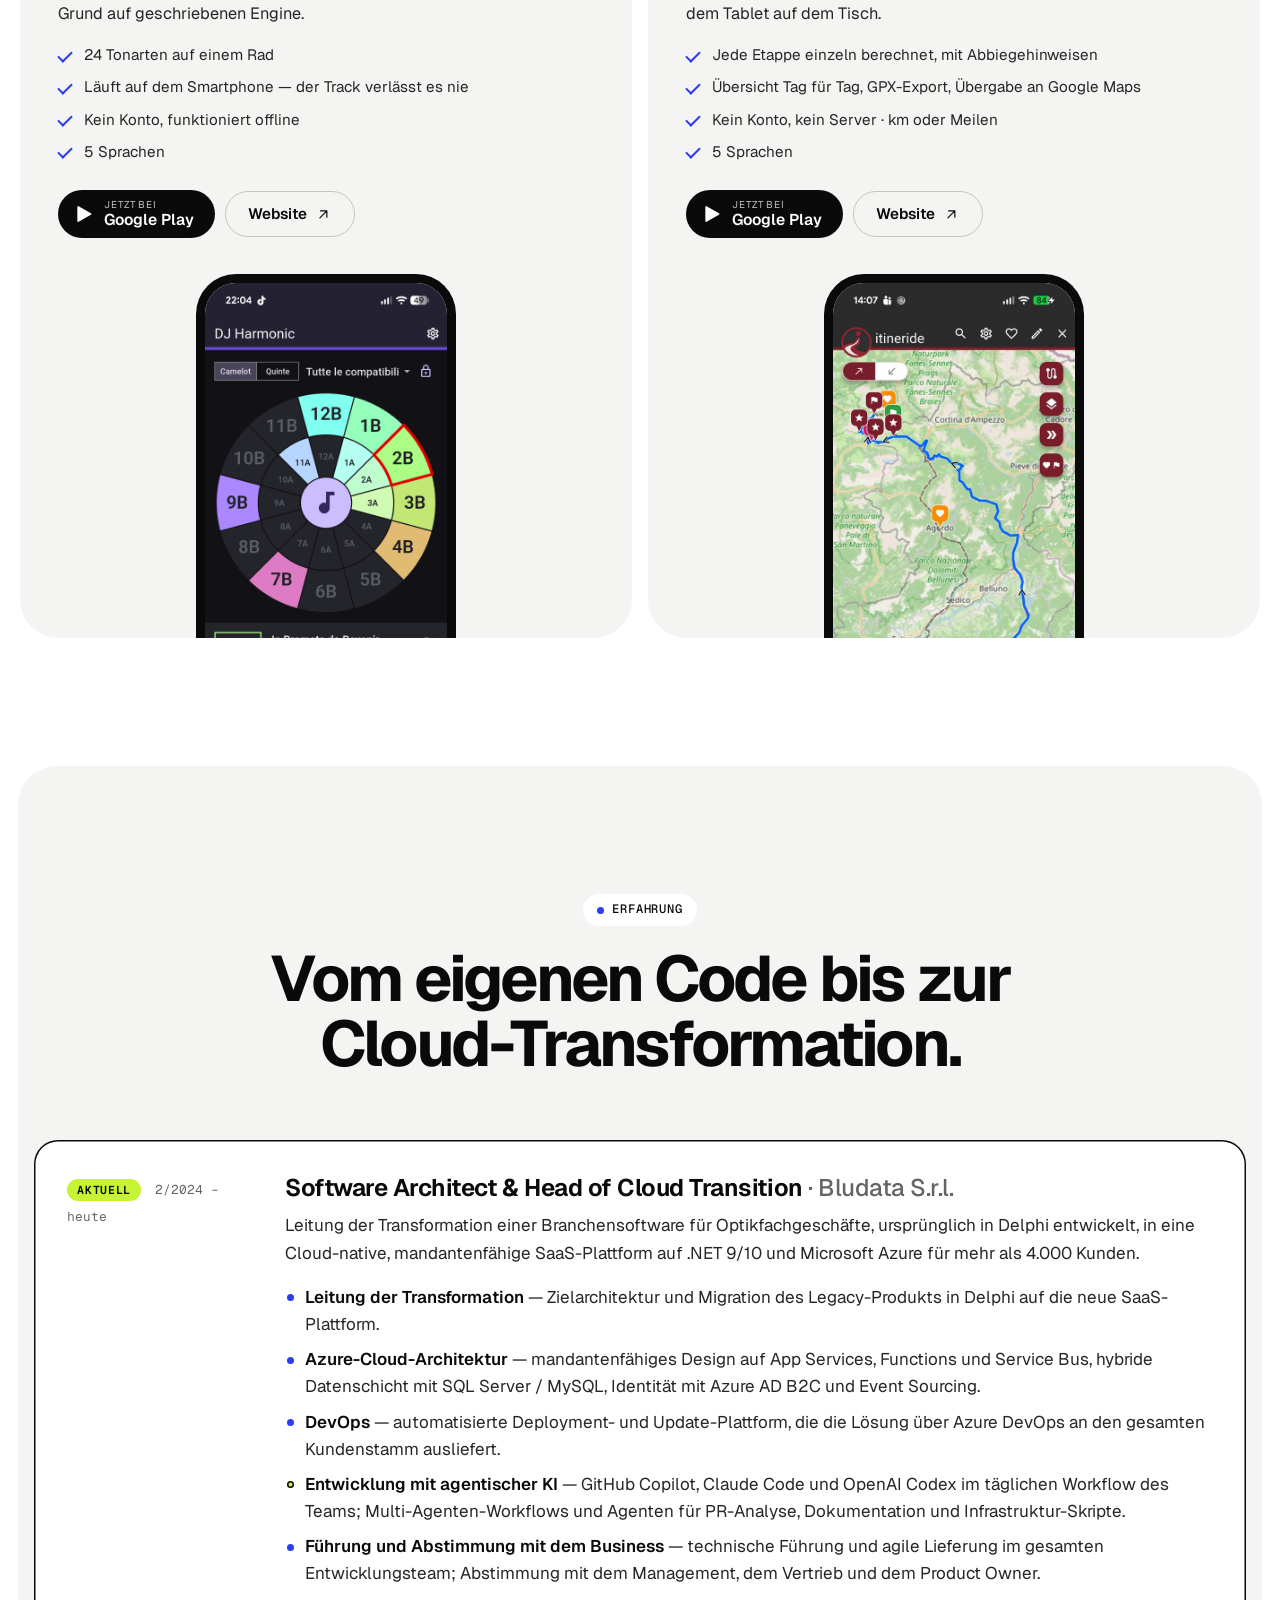
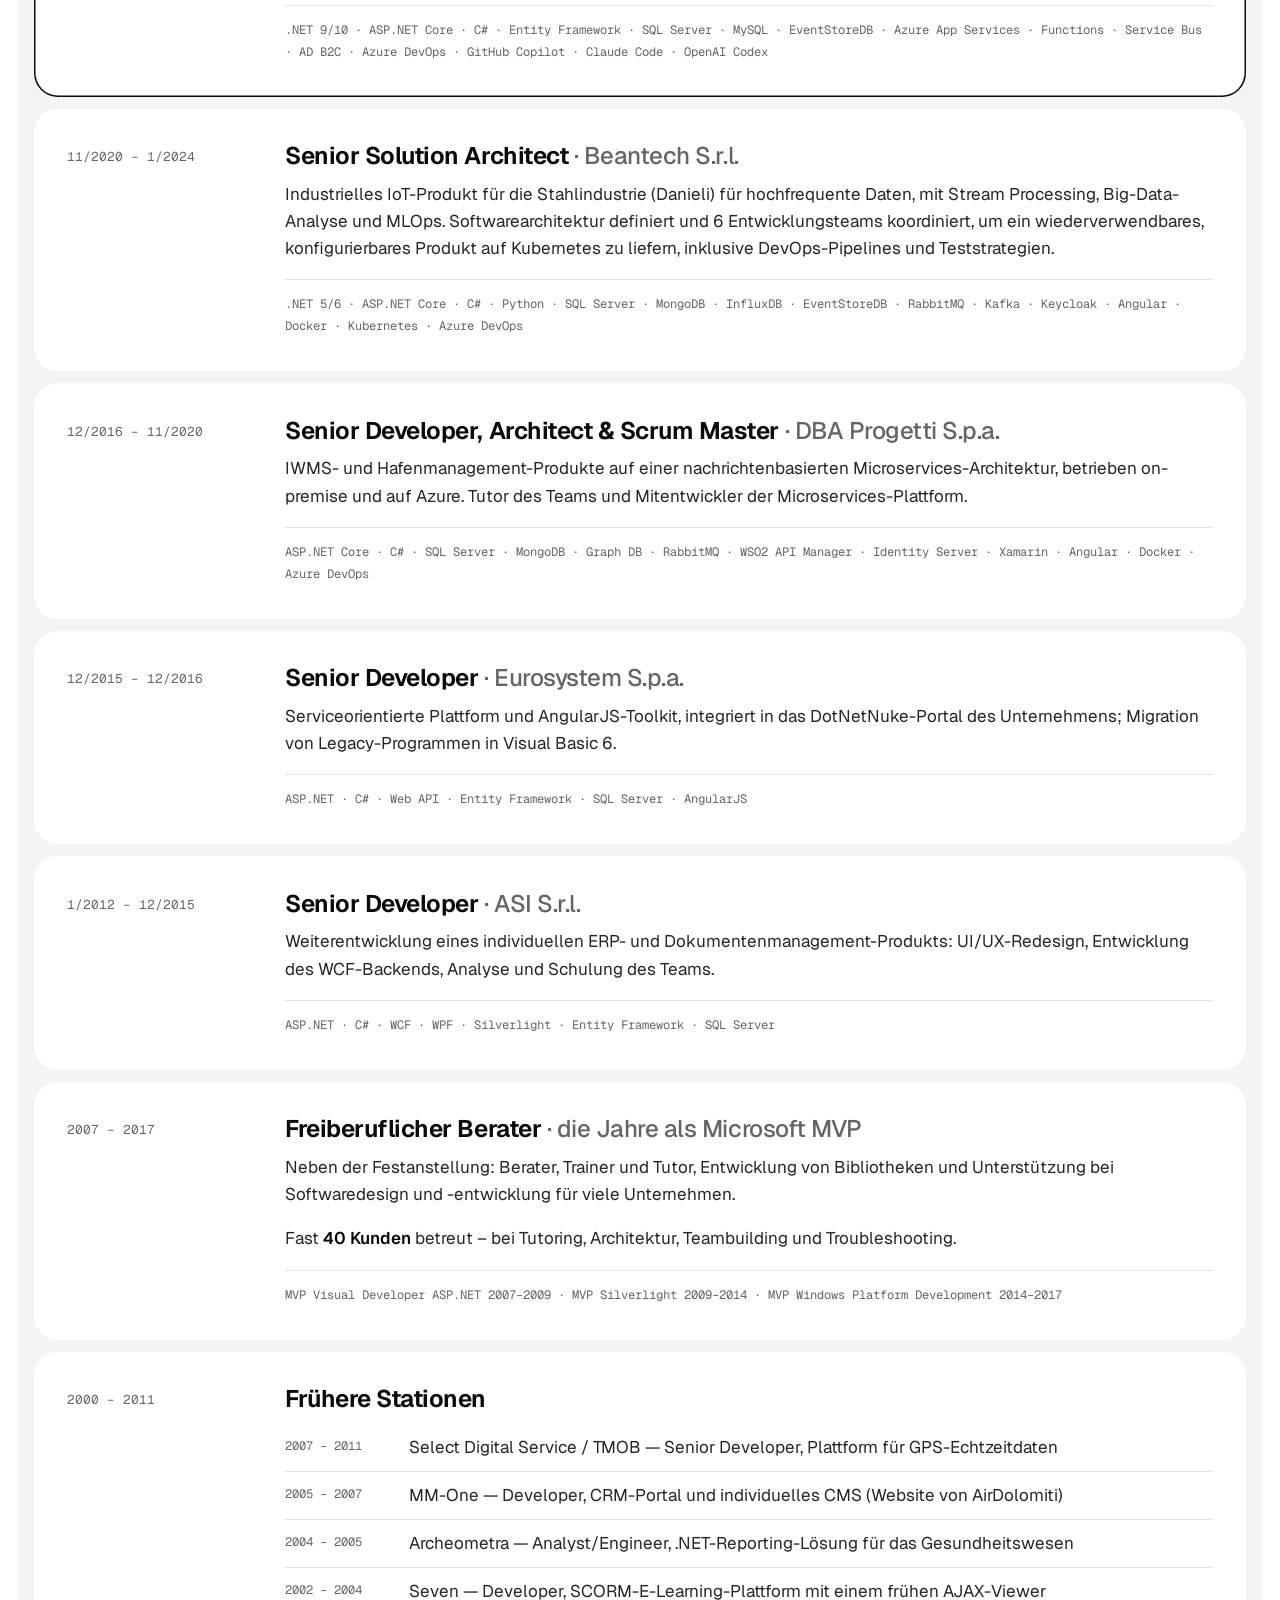
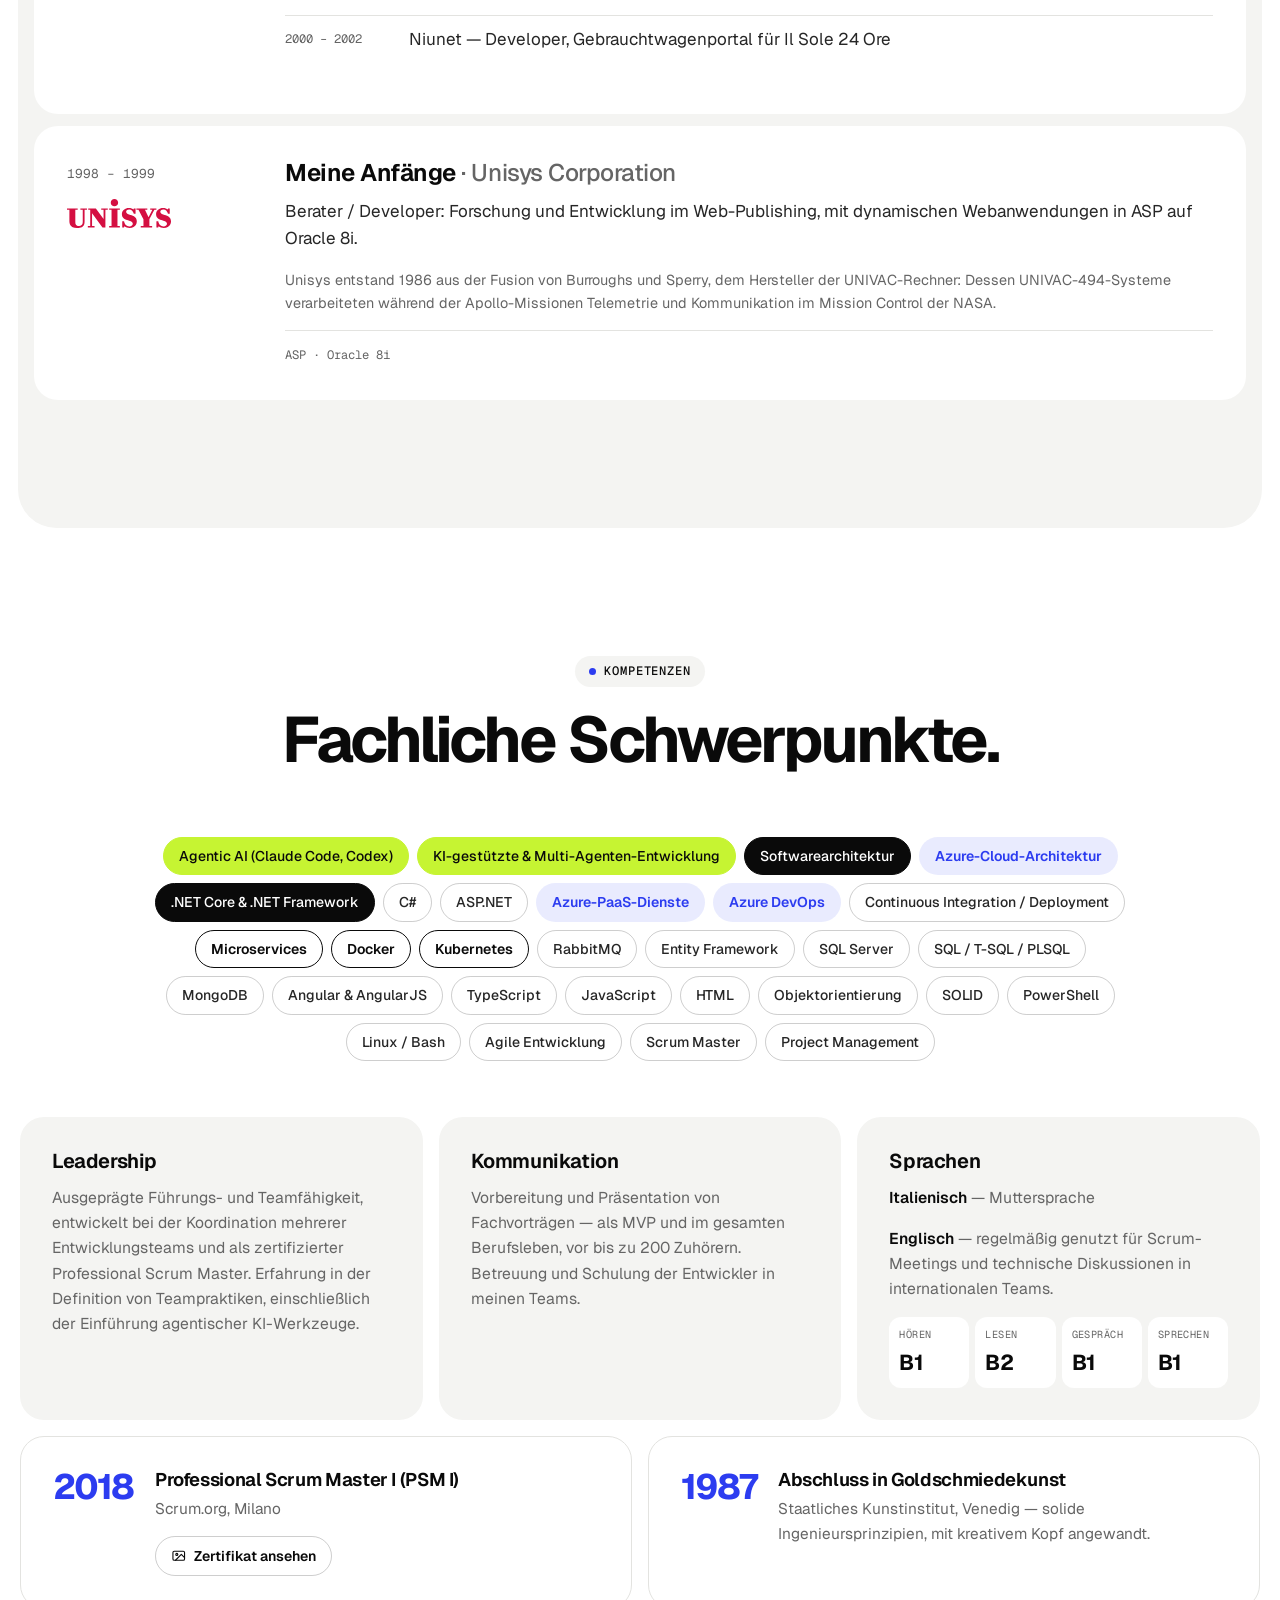
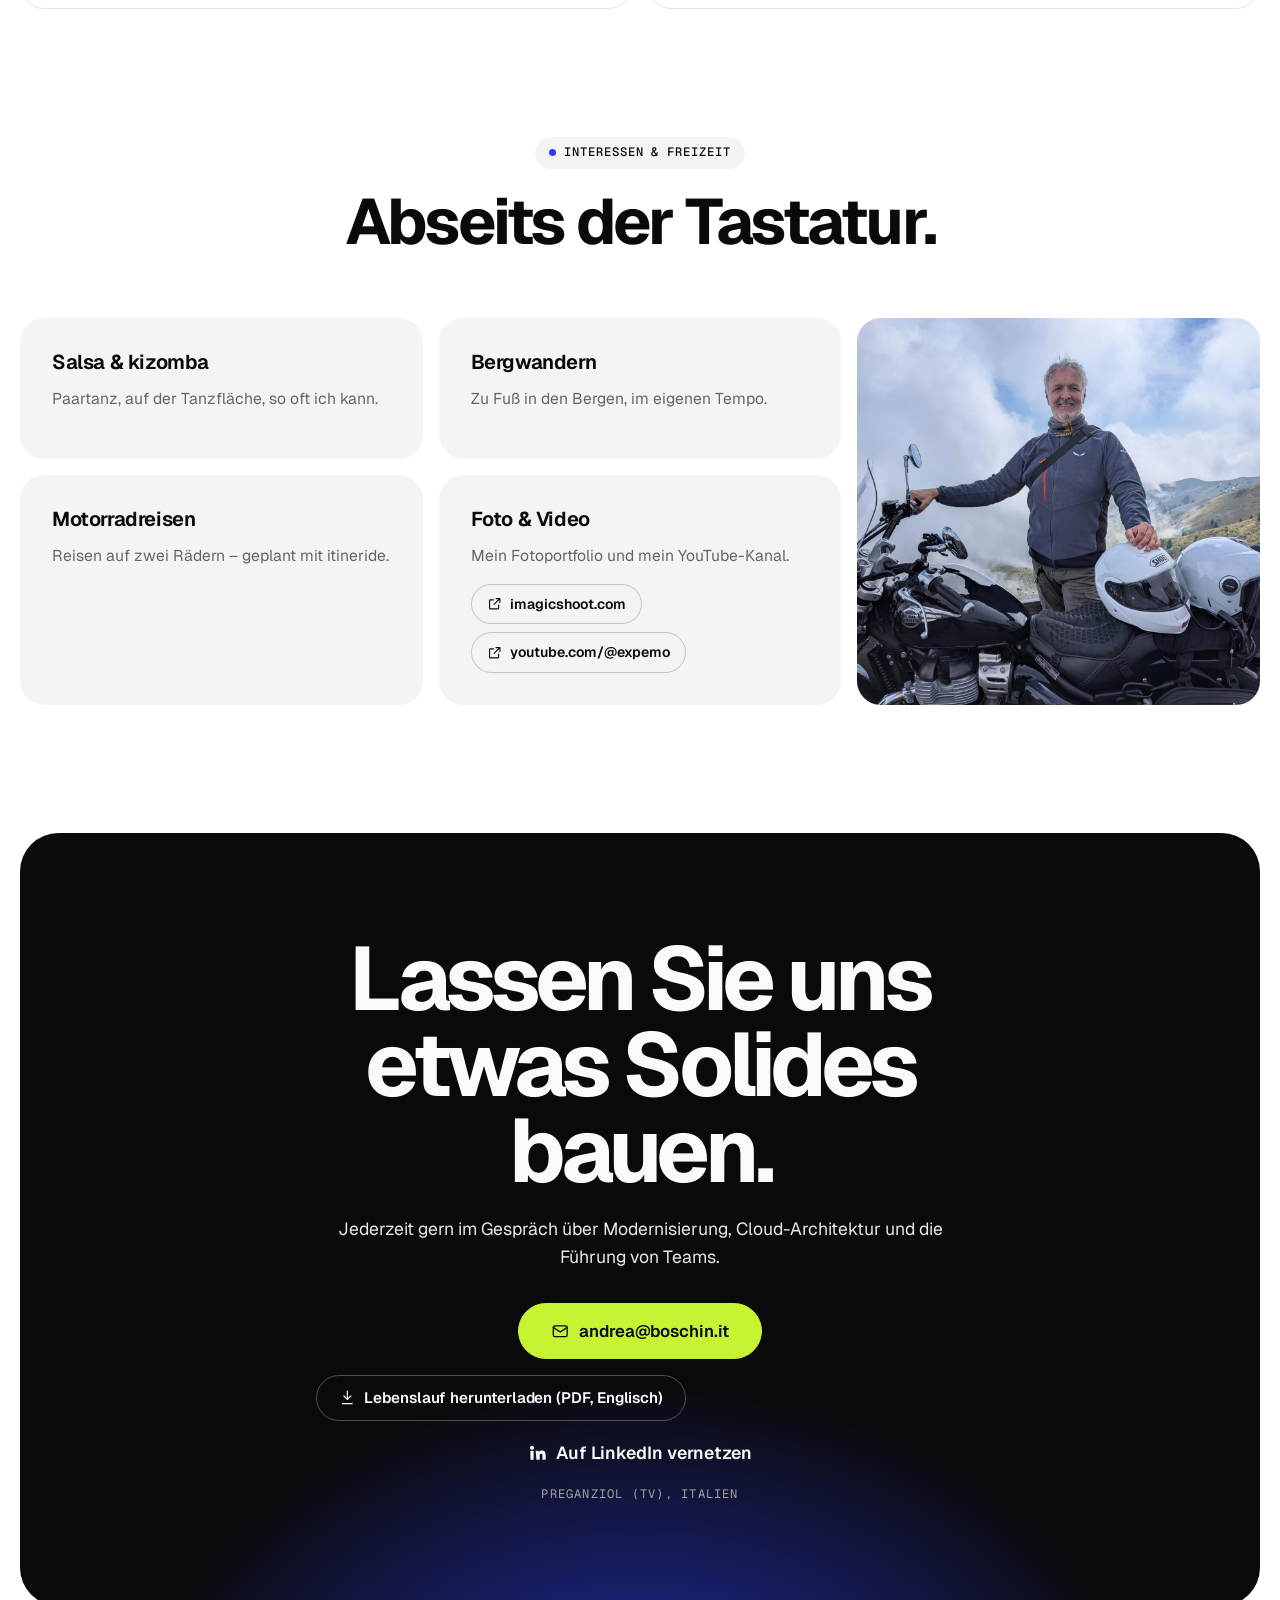
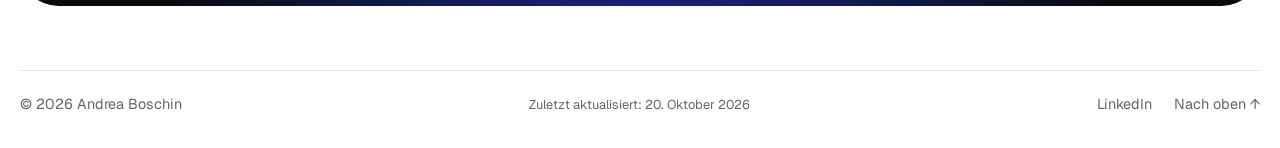
==== commit e1dff13a: "Add an interests section and align the Product Owner wording =========== - Add "Interests & free tim" ====
--- a/wwwroot/de.html
+++ b/wwwroot/de.html
@@ -455,7 +455,7 @@
               <svg viewBox="0 0 24 24"><path d="m12 3 9 5-9 5-9-5z"/><path d="m3 13 9 5 9-5"/></svg>
             </div>
             <h3>Führung und Abstimmung mit dem Business</h3>
-            <p>Architekturentscheidungen gemeinsam mit dem Team, Prioritäten abgestimmt mit dem Management und dem Vertrieb in der Rolle des Product Owners.</p>
+            <p>Architekturentscheidungen gemeinsam mit dem Team, Prioritäten abgestimmt mit dem Management, dem Vertrieb und dem Product Owner.</p>
             <div class="cycle" aria-label="Abstimmung mit dem Business">
               <span>Dev team</span>
               <svg viewBox="0 0 24 24" aria-hidden="true"><path d="M5 12h14M13 6l6 6-6 6"/></svg>
@@ -599,7 +599,7 @@
                 <li class="li-azure"><b>Azure-Cloud-Architektur</b> — mandantenfähiges Design auf App Services, Functions und Service Bus, hybride Datenschicht mit SQL Server / MySQL, Identität mit Azure AD B2C und Event Sourcing.</li>
                 <li class="li-azure"><b>DevOps</b> — automatisierte Deployment- und Update-Plattform, die die Lösung über Azure DevOps an den gesamten Kundenstamm ausliefert.</li>
                 <li class="li-ai"><b>Entwicklung mit agentischer KI</b> — GitHub Copilot, Claude Code und OpenAI Codex im täglichen Workflow des Teams; Multi-Agenten-Workflows und Agenten für PR-Analyse, Dokumentation und Infrastruktur-Skripte.</li>
-                <li><b>Führung und Abstimmung mit dem Business</b> — technische Führung und agile Lieferung im gesamten Entwicklungsteam; Abstimmung mit dem Management und dem Vertrieb in der Rolle des Product Owners.</li>
+                <li><b>Führung und Abstimmung mit dem Business</b> — technische Führung und agile Lieferung im gesamten Entwicklungsteam; Abstimmung mit dem Management, dem Vertrieb und dem Product Owner.</li>
               </ul>
               <p class="tech">.NET 9/10 · ASP.NET Core · C# · Entity Framework · SQL Server · MySQL · EventStoreDB · Azure App Services · Functions · Service Bus · AD B2C · Azure DevOps · GitHub Copilot · Claude Code · OpenAI Codex</p>
             </div>
@@ -763,6 +763,42 @@
       </div>
     </section>
 
+    <!-- INTERESTS -->
+    <section class="section section-interests" id="interests">
+      <div class="wrap">
+        <header class="section-head reveal">
+          <p class="eyebrow">Interessen &amp; Freizeit</p>
+          <h2>Abseits der Tastatur.</h2>
+        </header>
+
+        <div class="cards3">
+          <article class="card reveal">
+            <h3>Salsa &amp; kizomba</h3>
+            <p>Paartanz, auf der Tanzfläche, so oft ich kann.</p>
+          </article>
+          <article class="card reveal">
+            <h3>Bergwandern</h3>
+            <p>Zu Fuß in den Bergen, im eigenen Tempo.</p>
+          </article>
+          <article class="card reveal">
+            <h3>Motorradreisen</h3>
+            <p>Reisen auf zwei Rädern – geplant mit itineride.</p>
+          </article>
+          <article class="card reveal">
+            <h3>Foto &amp; Video</h3>
+            <p>Mein Fotoportfolio und mein YouTube-Kanal.</p>
+            <div class="interest-links">
+              <a class="cert-link" href="https://www.imagicshoot.com" target="_blank" rel="noopener"><svg viewBox="0 0 24 24" aria-hidden="true"><path d="M14 4h6v6M20 4l-9 9M18 14v5a1 1 0 0 1-1 1H5a1 1 0 0 1-1-1V7a1 1 0 0 1 1-1h5"/></svg><span>imagicshoot.com</span></a>
+              <a class="cert-link" href="https://www.youtube.com/@expemo" target="_blank" rel="noopener"><svg viewBox="0 0 24 24" aria-hidden="true"><path d="M14 4h6v6M20 4l-9 9M18 14v5a1 1 0 0 1-1 1H5a1 1 0 0 1-1-1V7a1 1 0 0 1 1-1h5"/></svg><span>youtube.com/@expemo</span></a>
+            </div>
+          </article>
+          <figure class="interests-photo reveal">
+            <img src="assets/andrea-boschin-moto.jpg" alt="Andrea Boschin mit seinem Motorrad auf einer Bergstraße" width="1600" height="1200" loading="lazy" decoding="async">
+          </figure>
+        </div>
+      </div>
+    </section>
+
     <!-- CONTACT -->
     <section class="section section-contact" id="contact">
       <div class="wrap contact reveal">
--- a/wwwroot/assets/site.css
+++ b/wwwroot/assets/site.css
@@ -520,6 +520,14 @@
 .card { padding: clamp(24px, 2.6vw, 32px); border-radius: var(--r); background: var(--tile-bg); }
 .card h3 { margin-bottom: 12px; }
 .card p { color: var(--muted); font-size: .98rem; }
+/* Interests follow Skills on the same background: the Skills bottom padding is the only gap. */
+.section-interests { padding-top: 0; }
+/* Interests: four text cards on the left (2 + 2), the photo on the right across both rows.
+   The image is positioned out of the flow, so the row heights come from the cards alone. */
+.interests-photo { grid-column: 3; grid-row: 1 / span 2; position: relative; margin: 0; border-radius: var(--r); overflow: hidden; background: var(--tile-bg); }
+.interests-photo img { position: absolute; inset: 0; width: 100%; height: 100%; object-fit: cover; object-position: 50% 30%; }
+.interest-links { display: flex; flex-wrap: wrap; gap: 8px; margin-top: 16px; }
+.interest-links .cert-link { margin-top: 0; }
 .cefr { display: grid; grid-template-columns: repeat(4, 1fr); gap: 6px; margin: 8px 0 0; }
 .cefr div { padding: 10px 10px 8px; border-radius: 12px; background: var(--bg); }
 .cefr dt { font-size: .64rem; text-transform: uppercase; letter-spacing: .04em; color: var(--muted); }
@@ -620,6 +628,8 @@
   .mvp-logo { max-width: 520px; }
   .apps { grid-template-columns: 1fr; }
   .cards3 { grid-template-columns: 1fr; }
+  .interests-photo { grid-column: auto; grid-row: auto; }
+  .interests-photo img { position: static; aspect-ratio: 4 / 3; height: auto; }
   .job { grid-template-columns: 1fr; gap: 10px; }
   .job-when { padding-top: 0; }
 }
